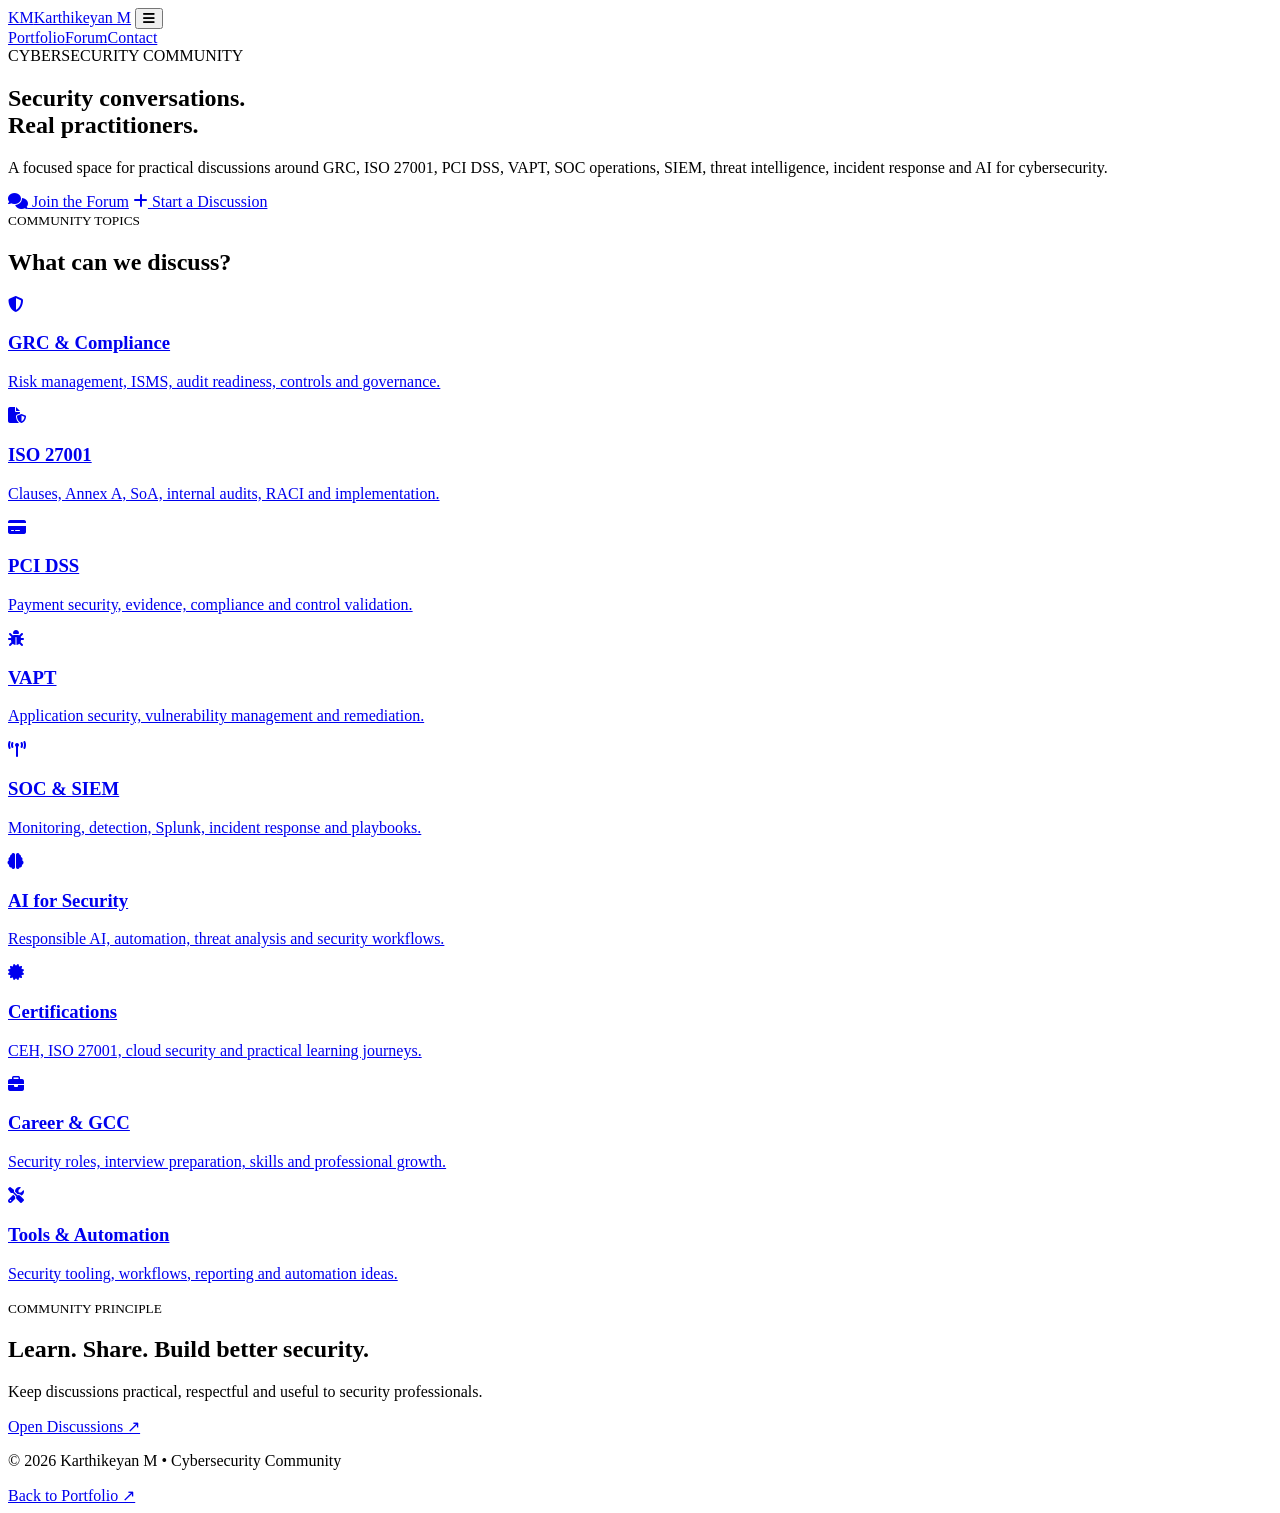
==== forum.html @ f50138c9 "Add files via upload" ====
<!doctype html>
<html lang="en">
<head>
  <meta charset="utf-8">
  <meta name="viewport" content="width=device-width,initial-scale=1">
  <meta name="description" content="Karthikeyan M Cybersecurity Forum — GRC, ISO 27001, PCI DSS, VAPT, SOC, SIEM and AI security discussions.">
  <meta name="theme-color" content="#7d304f">
  <title>Cybersecurity Forum | Karthikeyan M</title>
  <link rel="icon" href="assets/icons/favicon.svg" type="image/svg+xml">
  <link rel="preconnect" href="https://fonts.googleapis.com">
  <link rel="preconnect" href="https://fonts.gstatic.com" crossorigin>
  <link href="https://fonts.googleapis.com/css2?family=Inter:wght@400;500;600;700;800&family=Space+Grotesk:wght@500;600;700&display=swap" rel="stylesheet">
  <link rel="stylesheet" href="https://cdnjs.cloudflare.com/ajax/libs/font-awesome/6.5.2/css/all.min.css" crossorigin="anonymous" referrerpolicy="no-referrer">
  <link rel="stylesheet" href="assets/css/style.css">
</head>
<body class="forum-page">
  <div class="cyber-grid" aria-hidden="true"></div><div class="scan-line" aria-hidden="true"></div>
  <header class="site-header"><div class="container nav-wrap">
    <a class="brand" href="index.html"><span class="brand-mark">KM</span><span>Karthikeyan M</span></a>
    <button class="nav-toggle" id="navToggle" aria-label="Open navigation" aria-expanded="false"><i class="fa-solid fa-bars"></i></button>
    <nav class="nav-links" id="navLinks"><a href="index.html">Portfolio</a><a class="active" href="forum.html">Forum</a><a href="index.html#contact">Contact</a></nav>
  </div></header>

  <main>
    <section class="forum-hero container">
      <div class="forum-kicker"><span class="pulse-dot"></span> CYBERSECURITY COMMUNITY</div>
      <h1>Security conversations.<br><span>Real practitioners.</span></h1>
      <p class="forum-lead">A focused space for practical discussions around GRC, ISO 27001, PCI DSS, VAPT, SOC operations, SIEM, threat intelligence, incident response and AI for cybersecurity.</p>
      <div class="forum-actions">
        <a class="primary" href="https://github.com/Karthikmani24/Portfolio-Karthikeyan-M/discussions" target="_blank" rel="noopener"><i class="fa-solid fa-comments"></i> Join the Forum</a>
        <a class="secondary" href="https://github.com/Karthikmani24/Portfolio-Karthikeyan-M/discussions/new" target="_blank" rel="noopener"><i class="fa-solid fa-plus"></i> Start a Discussion</a>
      </div>
    </section>

    <section class="container forum-section">
      <div class="section-heading"><small>COMMUNITY TOPICS</small><h2>What can we discuss?</h2></div>
      <div class="forum-grid">
        <a class="forum-card" href="https://github.com/Karthikmani24/Portfolio-Karthikeyan-M/discussions" target="_blank" rel="noopener"><i class="fa-solid fa-shield-halved"></i><h3>GRC & Compliance</h3><p>Risk management, ISMS, audit readiness, controls and governance.</p></a>
        <a class="forum-card" href="https://github.com/Karthikmani24/Portfolio-Karthikeyan-M/discussions" target="_blank" rel="noopener"><i class="fa-solid fa-file-shield"></i><h3>ISO 27001</h3><p>Clauses, Annex A, SoA, internal audits, RACI and implementation.</p></a>
        <a class="forum-card" href="https://github.com/Karthikmani24/Portfolio-Karthikeyan-M/discussions" target="_blank" rel="noopener"><i class="fa-solid fa-credit-card"></i><h3>PCI DSS</h3><p>Payment security, evidence, compliance and control validation.</p></a>
        <a class="forum-card" href="https://github.com/Karthikmani24/Portfolio-Karthikeyan-M/discussions" target="_blank" rel="noopener"><i class="fa-solid fa-bug"></i><h3>VAPT</h3><p>Application security, vulnerability management and remediation.</p></a>
        <a class="forum-card" href="https://github.com/Karthikmani24/Portfolio-Karthikeyan-M/discussions" target="_blank" rel="noopener"><i class="fa-solid fa-tower-broadcast"></i><h3>SOC & SIEM</h3><p>Monitoring, detection, Splunk, incident response and playbooks.</p></a>
        <a class="forum-card" href="https://github.com/Karthikmani24/Portfolio-Karthikeyan-M/discussions" target="_blank" rel="noopener"><i class="fa-solid fa-brain"></i><h3>AI for Security</h3><p>Responsible AI, automation, threat analysis and security workflows.</p></a>
        <a class="forum-card" href="https://github.com/Karthikmani24/Portfolio-Karthikeyan-M/discussions" target="_blank" rel="noopener"><i class="fa-solid fa-certificate"></i><h3>Certifications</h3><p>CEH, ISO 27001, cloud security and practical learning journeys.</p></a>
        <a class="forum-card" href="https://github.com/Karthikmani24/Portfolio-Karthikeyan-M/discussions" target="_blank" rel="noopener"><i class="fa-solid fa-briefcase"></i><h3>Career & GCC</h3><p>Security roles, interview preparation, skills and professional growth.</p></a>
        <a class="forum-card" href="https://github.com/Karthikmani24/Portfolio-Karthikeyan-M/discussions" target="_blank" rel="noopener"><i class="fa-solid fa-screwdriver-wrench"></i><h3>Tools & Automation</h3><p>Security tooling, workflows, reporting and automation ideas.</p></a>
      </div>
    </section>

    <section class="container forum-section"><div class="forum-callout"><div><small>COMMUNITY PRINCIPLE</small><h2>Learn. Share. Build better security.</h2><p>Keep discussions practical, respectful and useful to security professionals.</p></div><a class="primary" href="https://github.com/Karthikmani24/Portfolio-Karthikeyan-M/discussions" target="_blank" rel="noopener">Open Discussions ↗</a></div></section>
  </main>
  <footer class="site-footer"><div class="container"><p>© 2026 Karthikeyan M • Cybersecurity Community</p><a href="index.html">Back to Portfolio ↗</a></div></footer>
  <script src="assets/js/main.js"></script>
</body>
</html>
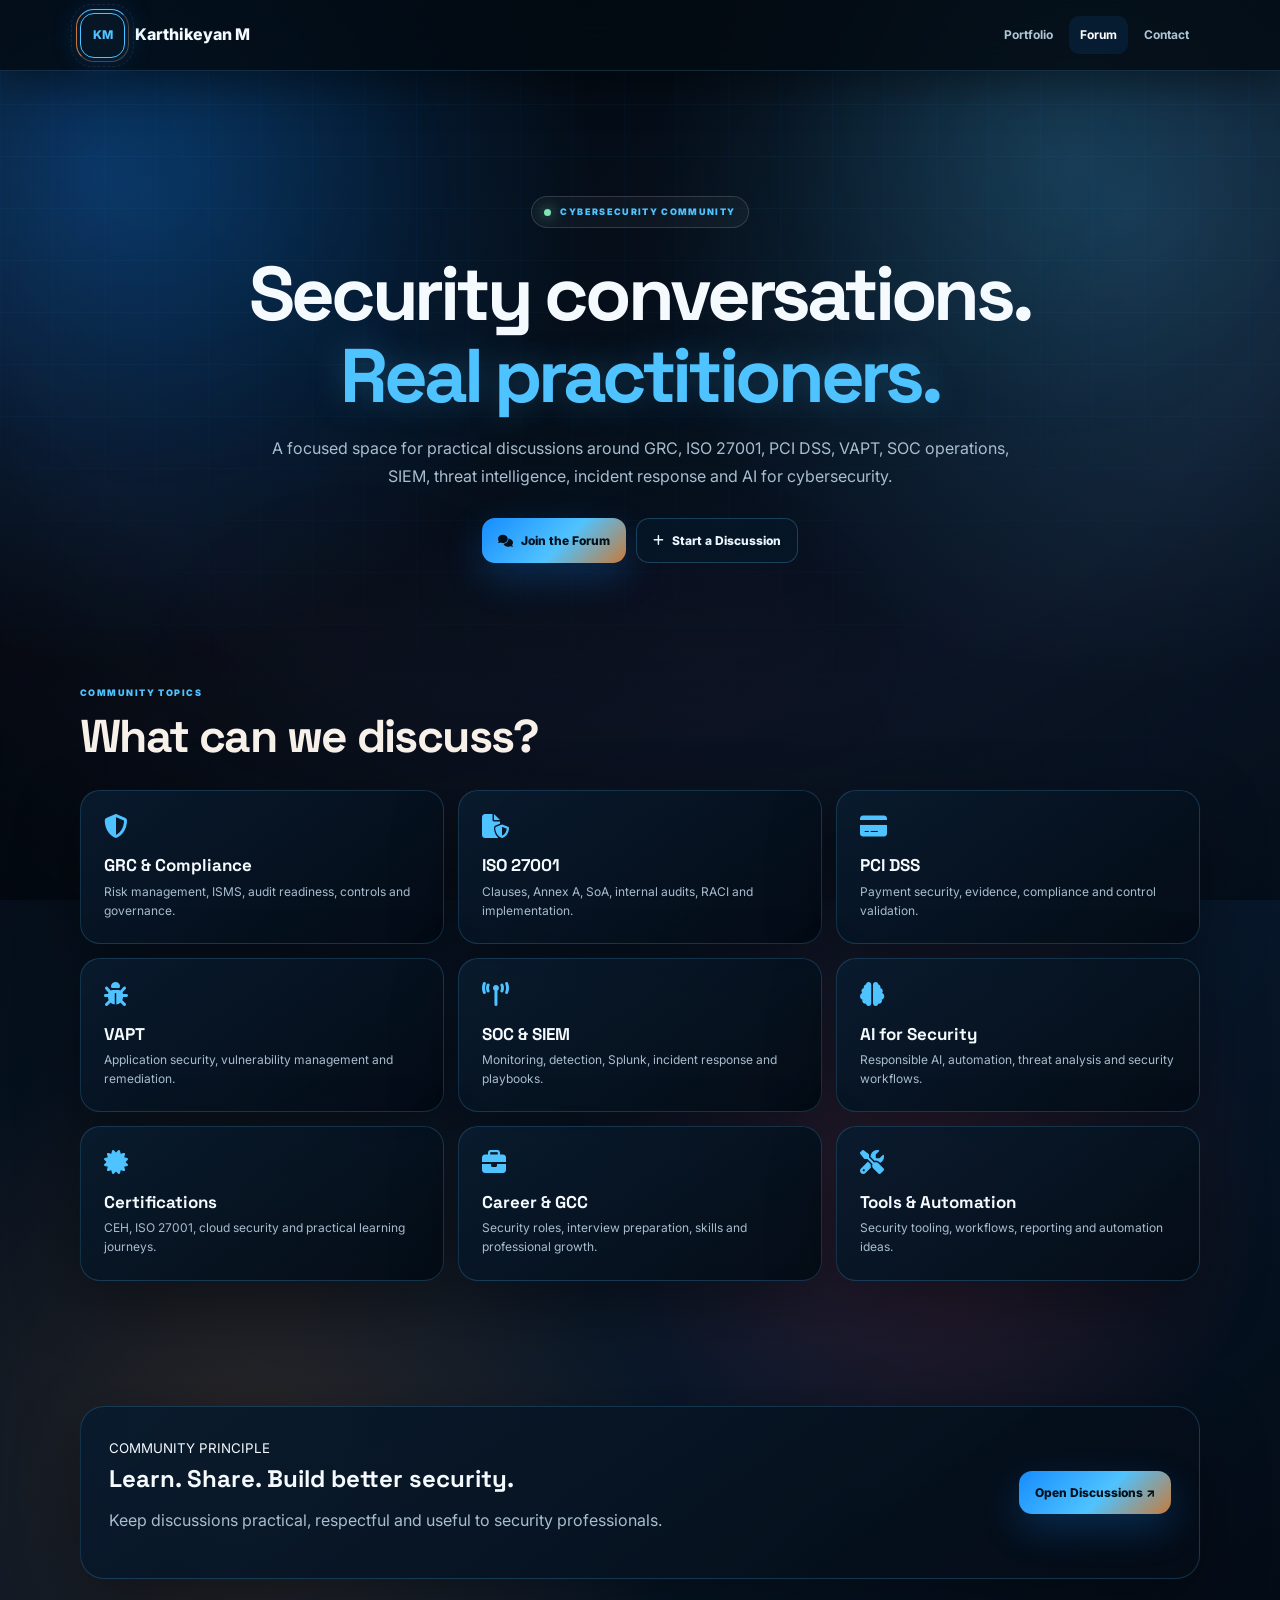
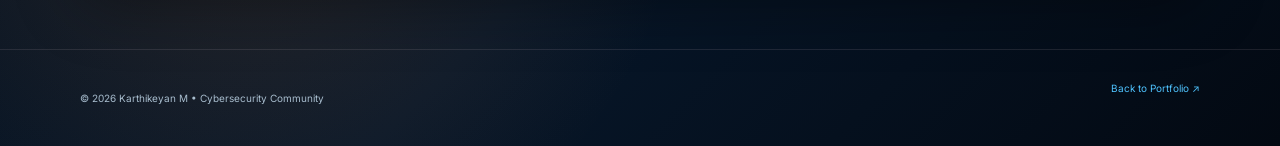
==== commit d7c25f2b: "Add files via upload" ====
--- a/assets/css/style.css
+++ b/assets/css/style.css
@@ -0,0 +1,1687 @@
+ :root{
+  --bg:#080c13;--bg-deep:#03060b;--panel:rgba(15,24,36,.76);--panel-2:rgba(25,34,49,.82);
+  --line:rgba(143,216,255,.16);--text:#f4f9ff;--muted:#a9bac9;
+  --accent:#8fd8ff;--accent-2:#5db7e8;--burgundy:#7f304f;--burgundy-2:#a44d70;
+  --good:#9df0b7;--shadow:0 25px 70px rgba(0,0,0,.42);--radius:22px
+}
+*{box-sizing:border-box}
+html{scroll-behavior:smooth}
+body{margin:0;color:var(--text);background:
+radial-gradient(circle at 12% 15%,rgba(188,76,112,.22),transparent 26%),
+radial-gradient(circle at 88% 18%,rgba(242,174,197,.11),transparent 24%),
+linear-gradient(135deg,var(--bg-deep),var(--bg));font-family:Inter,system-ui,sans-serif;line-height:1.6;overflow-x:hidden}
+a{color:inherit}.container{width:min(1120px,calc(100% - 36px));margin:auto}
+.cyber-grid{position:fixed;inset:0;z-index:-4;pointer-events:none;opacity:.5;background:linear-gradient(rgba(255,215,228,.035) 1px,transparent 1px),linear-gradient(90deg,rgba(255,215,228,.035) 1px,transparent 1px);background-size:54px 54px;mask-image:linear-gradient(to bottom,black,transparent 93%)}
+.cyber-grid:after{content:"";position:absolute;inset:0;background:radial-gradient(circle at 15% 25%,rgba(219,105,143,.22),transparent 23%),radial-gradient(circle at 82% 20%,rgba(241,160,187,.13),transparent 22%),radial-gradient(circle at 55% 80%,rgba(126,46,78,.20),transparent 28%);animation:cyberPulse 9s ease-in-out infinite alternate}
+.scan-line{position:fixed;left:0;right:0;top:-4px;height:2px;z-index:999;pointer-events:none;background:linear-gradient(90deg,transparent,var(--accent),transparent);box-shadow:0 0 22px rgba(240,169,192,.65);animation:scanDown 8s linear infinite;opacity:.3}
+.orb{position:fixed;border-radius:50%;filter:blur(1px);pointer-events:none;z-index:-2;opacity:.16}
+.orb-a{width:280px;height:280px;left:-120px;top:38%;background:radial-gradient(circle,var(--accent),transparent 68%);animation:floatA 12s ease-in-out infinite alternate}
+.orb-b{width:330px;height:330px;right:-160px;top:55%;background:radial-gradient(circle,var(--burgundy-2),transparent 68%);animation:floatB 15s ease-in-out infinite alternate}
+@keyframes scanDown{0%{transform:translateY(-10vh)}100%{transform:translateY(110vh)}}
+@keyframes cyberPulse{from{transform:scale(1);opacity:.55}to{transform:scale(1.12);opacity:1}}
+@keyframes floatA{to{transform:translate(100px,-80px) scale(1.2)}}
+@keyframes floatB{to{transform:translate(-80px,60px) scale(.9)}}
+@keyframes nodeBlink{0%,100%{opacity:.35;transform:scale(.8)}50%{opacity:1;transform:scale(1.12)}}
+.site-header{position:sticky;top:0;z-index:100;background:rgba(36,16,26,.72);backdrop-filter:blur(18px);border-bottom:1px solid rgba(255,221,232,.10)}
+.nav-wrap{min-height:70px;display:flex;align-items:center;justify-content:space-between;gap:20px}
+.brand{display:flex;align-items:center;gap:10px;text-decoration:none;font-weight:800}
+.brand-mark{display:grid;place-items:center;width:36px;height:36px;border:1px solid var(--accent);border-radius:11px;color:var(--accent);font-size:12px;box-shadow:0 0 25px rgba(233,166,186,.13)}
+.nav-links{display:flex;gap:5px;align-items:center}.nav-links a{padding:9px 11px;text-decoration:none;color:var(--muted);font-size:12px;font-weight:700;border-radius:10px;transition:.25s}
+.nav-links a:hover,.nav-links a.active{color:var(--text);background:rgba(242,174,197,.08)}
+.nav-toggle{display:none;background:none;border:0;color:var(--text);font-size:20px}
+.hero{display:grid;grid-template-columns:1.05fr .95fr;gap:50px;align-items:center;min-height:calc(100vh - 70px);padding:80px 0}
+.eyebrow,.forum-kicker{display:inline-flex;align-items:center;gap:9px;padding:8px 12px;border:1px solid rgba(255,221,232,.16);border-radius:999px;background:rgba(255,255,255,.035);color:var(--accent);font-size:9px;font-weight:900;letter-spacing:.15em}
+.pulse-dot{width:7px;height:7px;border-radius:50%;background:var(--good);box-shadow:0 0 14px rgba(157,240,183,.8);animation:nodeBlink 1.8s ease-in-out infinite}
+.hero-kicker{font-size:10px;letter-spacing:.18em;color:var(--muted);font-weight:800;margin:20px 0 12px}
+h1,h2,h3{font-family:"Space Grotesk",Inter,sans-serif;line-height:1.08}
+h1{font-size:clamp(44px,6vw,76px);letter-spacing:-.055em;margin:0 0 20px}
+h1 span{color:var(--accent);text-shadow:0 0 40px rgba(240,169,192,.14)}
+.hero-lead{max-width:700px;color:var(--muted);font-size:16px;line-height:1.8}
+.hero-actions{display:flex;flex-wrap:wrap;gap:10px;margin-top:25px}.primary,.secondary,.ghost{display:inline-flex;align-items:center;justify-content:center;gap:8px;padding:12px 16px;border-radius:13px;text-decoration:none;font-size:12px;font-weight:800;transition:.25s}
+.primary{background:linear-gradient(135deg,#f3b3c8,#d57e9d);color:#2a0d18;box-shadow:0 14px 35px rgba(205,106,140,.18)}
+.secondary,.ghost{border:1px solid var(--line);background:rgba(255,255,255,.035);color:var(--text)}
+.primary:hover,.secondary:hover,.ghost:hover{transform:translateY(-3px)}
+.hero-meta{display:flex;flex-wrap:wrap;gap:14px;margin-top:22px;color:#cfaebc;font-size:10px}.hero-meta i{color:var(--accent)}
+.hero-console{border:1px solid rgba(255,221,232,.16);border-radius:26px;background:linear-gradient(145deg,rgba(116,51,77,.62),rgba(45,17,29,.78));box-shadow:var(--shadow);overflow:hidden}
+.console-top{display:flex;align-items:center;gap:6px;padding:12px 15px;border-bottom:1px solid var(--line);font-size:9px;color:var(--muted)}
+.console-top span{width:7px;height:7px;border-radius:50%;background:rgba(255,255,255,.3)}.console-top b{margin-left:auto;letter-spacing:.12em;color:var(--accent);font-size:8px}
+.console-body{padding:25px;display:grid;grid-template-columns:160px 1fr;gap:25px;align-items:center}
+.radar{height:160px;width:160px;border-radius:50%;border:1px solid rgba(240,169,192,.35);position:relative;overflow:hidden;background:radial-gradient(circle,rgba(240,169,192,.08),transparent 62%)}
+.radar:before,.radar:after{content:"";position:absolute;inset:20px;border:1px solid rgba(240,169,192,.18);border-radius:50%}.radar:after{inset:55px}
+.radar-ring{position:absolute;border:1px solid rgba(240,169,192,.12);border-radius:50%;inset:38px}.radar-ring.r2{inset:75px}.radar-ring.r3{inset:100px}
+.radar-sweep{position:absolute;width:50%;height:1px;top:50%;left:50%;transform-origin:left center;background:linear-gradient(90deg,rgba(240,169,192,.75),transparent);animation:radarSpin 5s linear infinite}
+.radar-center{position:absolute;left:50%;top:50%;transform:translate(-50%,-50%);color:var(--accent);font-size:17px}
+@keyframes radarSpin{to{transform:rotate(360deg)}}
+.console-lines p{margin:11px 0;padding:10px 0;border-bottom:1px dashed rgba(255,221,232,.10);font-size:10px;color:#d7bbc6}.console-lines p span{color:#8e6674;margin-right:8px}.console-lines b{float:right;color:var(--good);font-size:8px;letter-spacing:.08em}
+.security-node{position:relative}.security-node:before{content:"";position:absolute;width:7px;height:7px;right:16px;top:16px;border-radius:50%;background:var(--good);box-shadow:0 0 15px rgba(157,240,183,.8);animation:nodeBlink 2.2s ease-in-out infinite;z-index:2}
+.stats{display:grid;grid-template-columns:repeat(4,1fr);gap:12px;padding:0 0 60px}.stats article{padding:18px;border:1px solid var(--line);border-radius:18px;background:rgba(255,255,255,.025);box-shadow:var(--shadow)}.stats strong{display:block;font-family:"Space Grotesk";font-size:26px;color:var(--accent)}.stats span{font-size:10px;color:var(--muted)}
+.section{padding:80px 0}.section-heading small{color:var(--accent);font-size:9px;font-weight:900;letter-spacing:.16em}.section-heading h2{font-size:clamp(28px,4vw,46px);letter-spacing:-.035em;margin:8px 0 28px;max-width:850px}
+.two-col{display:grid;grid-template-columns:1.05fr .95fr;gap:18px}.glass,.contact-card,.forum-callout{border:1px solid var(--line);border-radius:24px;background:linear-gradient(145deg,rgba(104,47,69,.64),rgba(43,16,28,.72));box-shadow:var(--shadow)}
+.glass{padding:28px}.glass p{color:var(--muted);line-height:1.85}
+.signal-list{display:grid;gap:10px}.signal-list>div{display:flex;gap:15px;padding:18px;border:1px solid var(--line);border-radius:17px;background:rgba(255,255,255,.025)}.signal-list i{color:var(--accent);font-size:18px;margin-top:2px}.signal-list b{display:block}.signal-list small{display:block;color:var(--muted);font-size:11px;margin-top:3px}
+.timeline{display:grid;gap:15px}.timeline article{position:relative;padding:25px 25px 25px 48px;border:1px solid var(--line);border-radius:20px;background:rgba(255,255,255,.025);box-shadow:var(--shadow)}.timeline-dot{position:absolute;left:20px;top:27px;width:10px;height:10px;border-radius:50%;background:var(--accent);box-shadow:0 0 16px rgba(240,169,192,.55)}.timeline small,.project-card span,.cert-card span{color:var(--accent);font-size:8px;font-weight:900;letter-spacing:.15em}.timeline h3{margin:7px 0}.timeline p,.project-card p{color:var(--muted);font-size:13px}.tags{display:flex;gap:6px;flex-wrap:wrap}.tags span{font-size:8px;padding:5px 8px;border:1px solid var(--line);border-radius:99px;color:#d7bbc6}
+.skill-grid{display:grid;grid-template-columns:repeat(3,1fr);gap:14px}.skill-card,.project-card,.cert-card,.forum-card{border:1px solid var(--line);border-radius:20px;background:linear-gradient(145deg,rgba(103,46,68,.58),rgba(38,14,25,.72));box-shadow:var(--shadow);transition:.28s}.skill-card{padding:24px}.skill-card:hover,.project-card:hover,.cert-card:hover,.forum-card:hover{transform:translateY(-7px);border-color:rgba(255,221,232,.32)}.skill-card i{font-size:22px;color:var(--accent);margin-bottom:14px}.skill-card h3{margin:0 0 8px}.skill-card p{margin:0;color:var(--muted);font-size:12px}
+.project-grid{display:grid;grid-template-columns:repeat(2,1fr);gap:14px}.project-card{display:flex;gap:17px;padding:22px}.project-icon{width:48px;height:48px;flex:0 0 48px;display:grid;place-items:center;border-radius:14px;background:rgba(240,169,192,.08);border:1px solid rgba(240,169,192,.16);color:var(--accent)}.project-card h3{margin:6px 0 4px}
+.cert-grid{display:grid;grid-template-columns:repeat(2,1fr);gap:14px}.cert-card{display:flex;align-items:center;gap:16px;padding:18px}.cert-icon{width:52px;height:52px;flex:0 0 52px;display:grid;place-items:center;border-radius:15px;color:var(--accent-bright,var(--accent));font-size:21px;background:rgba(240,169,192,.07);border:1px solid rgba(240,169,192,.18)}.cert-card h3{margin:4px 0 1px;font-size:15px}.cert-card p{margin:0;color:var(--muted);font-size:11px}
+.forum-strip>div,.forum-callout{display:flex;align-items:center;justify-content:space-between;gap:25px;padding:28px}.forum-strip{padding-top:30px}.forum-strip h2,.forum-callout h2{margin:6px 0}.forum-strip p,.forum-callout p{color:var(--muted)}
+.contact-card{padding:28px}.contact-lead{font-size:18px;max-width:800px}.muted{color:var(--muted);font-size:12px}.contact-reveal-btn{border:1px solid rgba(255,221,232,.20);background:rgba(255,255,255,.035);color:var(--text);padding:12px 15px;border-radius:13px;cursor:pointer;font:inherit;font-weight:800}.contact-reveal-btn:hover{border-color:var(--accent);transform:translateY(-2px)}.private-contact{display:grid;grid-template-columns:repeat(2,1fr);gap:12px;margin:16px 0;animation:contactReveal .4s ease both}.private-contact>div{padding:16px;border:1px solid var(--line);border-radius:15px;background:rgba(255,255,255,.025)}.private-contact span{display:block;color:var(--accent);font-size:8px;font-weight:900;letter-spacing:.15em}.private-contact a{font-weight:700;word-break:break-word}.contact-links{display:flex;gap:12px;flex-wrap:wrap;margin-top:18px}.contact-links a{font-size:11px;color:var(--muted);text-decoration:none}.contact-links i{color:var(--accent)}@keyframes contactReveal{from{opacity:0;transform:translateY(8px)}to{opacity:1;transform:none}}
+.site-footer{padding:30px 0;border-top:1px solid rgba(255,221,232,.10);color:var(--muted);font-size:10px}.site-footer .container{display:flex;justify-content:space-between;gap:15px}.site-footer a{color:var(--accent);text-decoration:none}
+.forum-page .forum-hero{padding:125px 0 80px;text-align:center}.forum-hero h1{max-width:900px;margin:25px auto 16px}.forum-hero h1 span{color:var(--accent)}.forum-lead{max-width:760px;margin:0 auto;color:var(--muted);font-size:16px;line-height:1.8}.forum-actions{display:flex;justify-content:center;gap:10px;flex-wrap:wrap;margin-top:27px}.forum-section{padding:35px 0 70px}.forum-grid{display:grid;grid-template-columns:repeat(3,1fr);gap:14px}.forum-card{padding:23px;text-decoration:none}.forum-card i{font-size:24px;color:var(--accent)}.forum-card h3{margin:14px 0 7px;font-size:17px}.forum-card p{margin:0;color:var(--muted);font-size:12px}.forum-callout{margin-top:20px}
+@media(max-width:900px){.hero{grid-template-columns:1fr}.hero-console{max-width:680px}.skill-grid,.forum-grid{grid-template-columns:repeat(2,1fr)}.nav-links{display:none}.nav-toggle{display:block}.nav-links.open{display:flex;position:absolute;top:70px;left:18px;right:18px;padding:10px;flex-direction:column;align-items:stretch;background:rgba(36,16,26,.97);border:1px solid var(--line);border-radius:16px}.nav-links.open a{padding:12px}}
+@media(max-width:650px){.container{width:min(100% - 26px,1120px)}.hero{padding:55px 0}.stats{grid-template-columns:repeat(2,1fr)}.two-col,.project-grid,.cert-grid,.skill-grid,.forum-grid{grid-template-columns:1fr}.console-body{grid-template-columns:1fr}.radar{margin:auto}.forum-strip>div,.forum-callout{flex-direction:column;align-items:flex-start}.private-contact{grid-template-columns:1fr}.site-footer .container{flex-direction:column}h1{font-size:45px}}
+@media(prefers-reduced-motion:reduce){*,*:before,*:after{animation-duration:.001ms!important;animation-iteration-count:1!important;scroll-behavior:auto!important}}
+
+.scroll-progress{position:fixed;top:0;left:0;width:0;height:3px;z-index:1001;background:linear-gradient(90deg,var(--accent-2),var(--accent));box-shadow:0 0 18px rgba(242,174,197,.55)}
+.quick-actions{position:fixed;right:18px;bottom:18px;z-index:90;display:flex;gap:8px}.quick-actions button{width:42px;height:42px;border:1px solid var(--line);border-radius:14px;background:rgba(36,16,26,.78);backdrop-filter:blur(14px);color:var(--accent);cursor:pointer;transition:.25s}.quick-actions button:hover{transform:translateY(-4px)}
+.cursor-glow{position:fixed;z-index:-1;width:260px;height:260px;border-radius:50%;pointer-events:none;transform:translate(-50%,-50%);background:radial-gradient(circle,rgba(242,174,197,.10),transparent 68%);opacity:0}
+.telemetry{margin-top:-30px;margin-bottom:15px;padding:20px;border:1px solid var(--line);border-radius:22px;background:rgba(255,255,255,.025);box-shadow:var(--shadow)}.telemetry-head{display:flex;justify-content:space-between;margin-bottom:17px}.telemetry-head span{font-size:9px;font-weight:900;letter-spacing:.13em;color:var(--accent)}.telemetry-head small{font-size:8px;color:var(--muted)}.telemetry-grid{display:grid;grid-template-columns:repeat(4,1fr);gap:20px}.telemetry-grid span{font-size:8px;color:var(--muted);font-weight:800}.telemetry-grid b{display:block;margin-top:6px;color:var(--accent)}.bar{height:5px;margin-top:8px;border-radius:99px;background:rgba(255,255,255,.08);overflow:hidden}.bar i{display:block;width:0;height:100%;border-radius:99px;background:linear-gradient(90deg,var(--burgundy-2),var(--accent));transition:width 1.5s cubic-bezier(.2,.8,.2,1)}
+.career-grid{display:grid;grid-template-columns:repeat(2,1fr);gap:16px}.career-card{display:flex;align-items:center;gap:17px;padding:22px;border:1px solid var(--line);border-radius:22px;background:linear-gradient(145deg,rgba(103,46,68,.62),rgba(38,14,25,.76));box-shadow:var(--shadow);transition:.3s}.career-card:hover{transform:translateY(-6px);border-color:rgba(255,221,232,.32)}.career-logo{width:56px;height:56px;flex:0 0 56px;display:grid;place-items:center;border-radius:17px;font-family:"Space Grotesk";font-weight:900;font-size:20px;color:#2a0d18;background:linear-gradient(135deg,#f3b3c8,#d57e9d)}.career-copy{flex:1}.career-copy span{color:var(--accent);font-size:8px;font-weight:900;letter-spacing:.15em}.career-copy h3{margin:5px 0}.career-copy p{margin:0;color:var(--muted);font-size:11px}.career-link{white-space:nowrap;padding:10px 12px!important;font-size:9px!important}.profile-note{margin-top:14px;color:var(--muted);font-size:10px}.profile-note i{color:var(--accent)}code{color:var(--accent)}
+body.light-mode{--bg:#f5e9ee;--bg-deep:#ead5de;--line:rgba(76,29,47,.14);--text:#2b1420;--muted:#6e4c5b}.light-mode .site-header{background:rgba(245,233,238,.78)}.light-mode .hero-console,.light-mode .glass,.light-mode .contact-card,.light-mode .career-card,.light-mode .skill-card,.light-mode .project-card,.light-mode .cert-card,.light-mode .forum-card,.light-mode .forum-callout{background:rgba(255,255,255,.70)}
+.reveal-on-scroll{opacity:0;transform:translateY(22px);transition:opacity .7s ease,transform .7s ease}.reveal-on-scroll.is-visible{opacity:1;transform:none}
+@media(max-width:900px){.telemetry-grid,.career-grid{grid-template-columns:repeat(2,1fr)}}@media(max-width:650px){.telemetry-grid,.career-grid{grid-template-columns:1fr}.career-card{align-items:flex-start;flex-wrap:wrap}.career-link{margin-left:73px}}
+
+/* =========================================================
+   V5 — BLUE / BURGUNDY / BLACK EXECUTIVE SOC THEME
+   Motion is intentionally subtle and recruiter-friendly.
+   ========================================================= */
+body{
+  background:
+    radial-gradient(circle at 10% 12%,rgba(143,216,255,.12),transparent 25%),
+    radial-gradient(circle at 88% 18%,rgba(164,77,112,.14),transparent 25%),
+    radial-gradient(circle at 52% 92%,rgba(93,183,232,.08),transparent 24%),
+    linear-gradient(135deg,var(--bg-deep),var(--bg));
+}
+.cyber-grid{
+  background:
+    linear-gradient(rgba(143,216,255,.035) 1px,transparent 1px),
+    linear-gradient(90deg,rgba(143,216,255,.035) 1px,transparent 1px);
+}
+.cyber-grid:after{
+  background:
+    radial-gradient(circle at 15% 25%,rgba(143,216,255,.18),transparent 23%),
+    radial-gradient(circle at 82% 20%,rgba(164,77,112,.15),transparent 22%),
+    radial-gradient(circle at 55% 80%,rgba(93,183,232,.12),transparent 28%);
+}
+.scan-line{
+  background:linear-gradient(90deg,transparent,var(--accent),var(--burgundy-2),transparent);
+  box-shadow:0 0 22px rgba(143,216,255,.55);
+}
+.site-header{background:rgba(3,6,11,.72);border-bottom-color:rgba(143,216,255,.10)}
+.brand-mark{box-shadow:0 0 22px rgba(143,216,255,.10)}
+.primary{
+  background:linear-gradient(135deg,var(--accent),#c6edff 48%,#d18aa5);
+  color:#07101a;
+  box-shadow:0 14px 35px rgba(93,183,232,.17);
+}
+.hero-console{
+  background:linear-gradient(145deg,rgba(18,32,48,.82),rgba(45,17,31,.72));
+  border-color:rgba(143,216,255,.18);
+}
+.radar{
+  border-color:rgba(143,216,255,.34);
+  background:radial-gradient(circle,rgba(143,216,255,.10),transparent 62%);
+}
+.radar:before,.radar:after,.radar-ring{border-color:rgba(143,216,255,.15)}
+.radar-sweep{background:linear-gradient(90deg,rgba(143,216,255,.9),transparent)}
+.section-heading small,.timeline small,.project-card span,.cert-card span{color:var(--accent)}
+.glass,.contact-card,.forum-callout{
+  background:linear-gradient(145deg,rgba(16,29,43,.78),rgba(43,18,32,.72));
+}
+.signal-list>div,.timeline article{
+  background:linear-gradient(100deg,rgba(143,216,255,.025),rgba(164,77,112,.035));
+}
+.skill-card,.project-card,.cert-card,.forum-card{
+  position:relative;
+  overflow:hidden;
+  background:linear-gradient(145deg,rgba(17,31,46,.82),rgba(48,19,34,.72));
+  border-color:rgba(143,216,255,.14);
+}
+.skill-card:before,.project-card:before,.cert-card:before{
+  content:"";
+  position:absolute;
+  inset:-2px;
+  background:linear-gradient(115deg,transparent 25%,rgba(143,216,255,.18) 45%,rgba(164,77,112,.12) 52%,transparent 72%);
+  transform:translateX(-120%);
+  pointer-events:none;
+}
+.skill-card:hover:before,.project-card:hover:before,.cert-card:hover:before{
+  animation:cardSweepV5 1.1s ease forwards;
+}
+@keyframes cardSweepV5{to{transform:translateX(120%)}}
+
+.capability-card{
+  transition:transform .35s ease,border-color .35s ease,box-shadow .35s ease;
+}
+.capability-card:hover{
+  transform:translateY(-9px) rotateX(2deg);
+  border-color:rgba(143,216,255,.42);
+  box-shadow:0 20px 55px rgba(0,0,0,.34),0 0 28px rgba(143,216,255,.07);
+}
+.capability-card i{
+  display:inline-grid;
+  place-items:center;
+  width:45px;height:45px;
+  border:1px solid rgba(143,216,255,.18);
+  border-radius:14px;
+  background:linear-gradient(135deg,rgba(143,216,255,.09),rgba(164,77,112,.10));
+  animation:capabilityPulseV5 3.8s ease-in-out infinite;
+}
+@keyframes capabilityPulseV5{
+  50%{transform:translateY(-3px) rotate(3deg);box-shadow:0 0 24px rgba(143,216,255,.13)}
+}
+
+.experience-track article{
+  transform-origin:left center;
+  transition:transform .35s ease,border-color .35s ease,background .35s ease;
+}
+.experience-track article:hover{
+  transform:translateX(8px);
+  border-color:rgba(143,216,255,.38);
+  background:linear-gradient(90deg,rgba(143,216,255,.055),rgba(164,77,112,.035));
+}
+.experience-track article:after{
+  content:"";
+  position:absolute;
+  left:-1px;top:0;bottom:0;width:2px;
+  background:linear-gradient(var(--accent),var(--burgundy-2),transparent);
+  transform:scaleY(.15);
+  transform-origin:top;
+  transition:transform .55s ease;
+}
+.experience-track article:hover:after{transform:scaleY(1)}
+.timeline-dot{
+  background:var(--accent);
+  box-shadow:0 0 18px rgba(143,216,255,.65);
+}
+.experience-track article:nth-child(2) .timeline-dot{animation:dotPulseV5 2.8s 0.3s ease-in-out infinite}
+.experience-track article:nth-child(3) .timeline-dot{animation:dotPulseV5 2.8s 0.6s ease-in-out infinite}
+@keyframes dotPulseV5{
+  50%{transform:scale(1.45);box-shadow:0 0 25px rgba(164,77,112,.65)}
+}
+
+.work-card{
+  transition:transform .35s ease,border-color .35s ease,box-shadow .35s ease;
+}
+.work-card:hover{
+  transform:translateY(-8px);
+  border-color:rgba(143,216,255,.38);
+  box-shadow:0 22px 58px rgba(0,0,0,.35);
+}
+.project-icon{
+  position:relative;
+  background:linear-gradient(135deg,rgba(143,216,255,.10),rgba(164,77,112,.12));
+  border-color:rgba(143,216,255,.20);
+  transition:transform .35s ease;
+}
+.work-card:hover .project-icon{
+  transform:rotate(-7deg) scale(1.08);
+}
+.project-icon:after{
+  content:"";
+  position:absolute;
+  inset:-7px;
+  border:1px solid rgba(143,216,255,.12);
+  border-radius:18px;
+  animation:iconOrbitV5 4.5s linear infinite;
+}
+@keyframes iconOrbitV5{to{transform:rotate(360deg)}}
+
+.credential-card{
+  transition:transform .4s cubic-bezier(.2,.8,.2,1),border-color .35s ease,box-shadow .35s ease;
+}
+.credential-card:hover{
+  transform:translateY(-10px) scale(1.012);
+  border-color:rgba(143,216,255,.45);
+  box-shadow:0 25px 65px rgba(0,0,0,.40),0 0 30px rgba(143,216,255,.08);
+}
+.cert-icon{
+  position:relative;
+  overflow:visible;
+  background:radial-gradient(circle,rgba(143,216,255,.12),rgba(164,77,112,.07) 55%,transparent 72%);
+  border-color:rgba(143,216,255,.24);
+  box-shadow:inset 0 0 22px rgba(143,216,255,.04);
+}
+.cert-icon:before{
+  content:"";
+  position:absolute;
+  inset:-5px;
+  border-radius:18px;
+  border:1px solid rgba(143,216,255,.16);
+  border-top-color:var(--accent);
+  border-right-color:var(--burgundy-2);
+  animation:certRingV5 5s linear infinite;
+}
+.cert-orbit{
+  position:absolute;
+  width:6px;height:6px;border-radius:50%;
+  background:var(--accent);
+  box-shadow:0 0 12px rgba(143,216,255,.85);
+  top:-8px;left:50%;
+  transform-origin:0 34px;
+  animation:certDotV5 3.6s linear infinite;
+}
+@keyframes certRingV5{to{transform:rotate(360deg)}}
+@keyframes certDotV5{to{transform:rotate(360deg)}}
+.credential-card:nth-child(even) .cert-icon:before{animation-direction:reverse}
+.credential-card:nth-child(3n) .cert-orbit{background:#d18aa5;box-shadow:0 0 12px rgba(209,138,165,.85)}
+
+.connect-panel{
+  position:relative;
+  overflow:hidden;
+  background:linear-gradient(145deg,rgba(13,27,42,.86),rgba(47,18,34,.78));
+}
+.connect-panel:before{
+  content:"";
+  position:absolute;
+  width:240px;height:240px;
+  right:-70px;top:-100px;
+  border-radius:50%;
+  border:1px solid rgba(143,216,255,.12);
+  box-shadow:0 0 0 30px rgba(143,216,255,.025),0 0 0 60px rgba(164,77,112,.025);
+  animation:connectOrbitV5 9s linear infinite;
+}
+@keyframes connectOrbitV5{to{transform:rotate(360deg)}}
+.connect-scan{
+  position:absolute;left:0;right:0;top:0;height:2px;
+  background:linear-gradient(90deg,transparent,var(--accent),var(--burgundy-2),transparent);
+  box-shadow:0 0 18px rgba(143,216,255,.5);
+  animation:connectScanV5 5s ease-in-out infinite;
+}
+@keyframes connectScanV5{
+  0%,100%{transform:translateY(0);opacity:.3}
+  50%{transform:translateY(170px);opacity:1}
+}
+.connect-status{
+  display:flex;align-items:center;gap:8px;
+  margin-top:17px;
+  color:var(--accent);
+  font-size:8px;font-weight:900;letter-spacing:.14em;
+}
+.connect-dot{
+  width:7px;height:7px;border-radius:50%;
+  background:var(--good);
+  box-shadow:0 0 14px rgba(157,240,183,.75);
+  animation:nodeBlink 1.8s ease-in-out infinite;
+}
+.connect-line{
+  width:70px;height:1px;
+  background:linear-gradient(90deg,var(--accent),transparent);
+  animation:connectLineV5 2.5s ease-in-out infinite alternate;
+}
+@keyframes connectLineV5{to{width:130px}}
+
+.career-command{
+  display:grid;grid-template-columns:430px 1fr;align-items:center;gap:45px;
+  min-height:420px;padding:28px;border:1px solid rgba(143,216,255,.18);
+  border-radius:28px;
+  background:linear-gradient(145deg,rgba(14,29,45,.86),rgba(47,18,34,.82));
+  box-shadow:var(--shadow);overflow:hidden;position:relative;
+}
+.career-command:after{
+  content:"";position:absolute;inset:0;
+  background:linear-gradient(105deg,transparent 25%,rgba(143,216,255,.09),rgba(164,77,112,.06),transparent 58%);
+  transform:translateX(-120%);animation:commandSweepV5 7s ease-in-out infinite;
+}
+@keyframes commandSweepV5{55%,100%{transform:translateX(120%)}}
+.career-orbit{height:350px;width:350px;margin:auto;position:relative;display:grid;place-items:center}
+.orbit-ring{position:absolute;border:1px solid rgba(143,216,255,.18);border-radius:50%;inset:20px;animation:orbitSpinV5 22s linear infinite}
+.orbit-ring.ring-b{inset:58px;border-style:dashed;animation-duration:17s;animation-direction:reverse}
+.orbit-ring.ring-c{inset:100px;animation-duration:12s}
+@keyframes orbitSpinV5{to{transform:rotate(360deg)}}
+.orbit-core{
+  width:112px;height:112px;border-radius:50%;display:grid;place-items:center;align-content:center;gap:2px;
+  background:radial-gradient(circle,rgba(143,216,255,.18),rgba(84,29,51,.92));
+  border:1px solid rgba(143,216,255,.55);
+  box-shadow:0 0 55px rgba(93,183,232,.20),inset 0 0 30px rgba(143,216,255,.08);
+  z-index:2;animation:corePulseV5 3s ease-in-out infinite;
+}
+.orbit-core i{font-size:24px;color:var(--accent)}
+.orbit-core span{font-family:"Space Grotesk";font-size:17px;font-weight:900}
+.orbit-core small{font-size:7px;letter-spacing:.18em;color:var(--muted)}
+@keyframes corePulseV5{50%{transform:scale(1.06);box-shadow:0 0 75px rgba(93,183,232,.30),inset 0 0 35px rgba(143,216,255,.12)}}
+.orbit-node{
+  position:absolute;z-index:3;width:72px;height:72px;border-radius:50%;display:grid;place-items:center;align-content:center;gap:1px;
+  border:1px solid rgba(143,216,255,.28);background:rgba(10,19,29,.94);
+  box-shadow:0 10px 30px rgba(0,0,0,.25);animation:nodeFloatV5 4s ease-in-out infinite;
+}
+.orbit-node i{font-size:20px;color:var(--accent)}
+.orbit-node b{font-size:13px;color:var(--accent);font-family:"Space Grotesk"}
+.orbit-node span{font-size:6px;color:var(--muted);letter-spacing:.08em;font-weight:900}
+.node-linkedin{top:4px;left:139px}.node-bayt{right:4px;top:92px;animation-delay:.6s}.node-gulf{right:28px;bottom:18px;animation-delay:1.2s}.node-naukri{left:25px;bottom:20px;animation-delay:1.8s}.node-ng{left:2px;top:95px;animation-delay:2.4s}
+@keyframes nodeFloatV5{50%{transform:translateY(-7px) scale(1.04)}}
+.career-command-copy{position:relative;z-index:4}
+.career-command-copy h3{font-size:32px;margin:18px 0 10px}
+.career-command-copy p{color:var(--muted);max-width:600px}
+.career-signal{display:flex;align-items:center;flex-wrap:wrap;gap:7px;margin-top:22px}
+.career-signal span{font-size:8px;color:var(--accent);font-weight:900;letter-spacing:.1em}
+.career-signal i{width:25px;height:1px;background:linear-gradient(90deg,var(--accent),transparent);display:block}
+.v4-career-grid{grid-template-columns:repeat(2,1fr);margin-top:16px}
+.career-card{position:relative;overflow:hidden}
+.career-card:before{content:"";position:absolute;inset:0;background:linear-gradient(115deg,transparent 35%,rgba(143,216,255,.07) 48%,rgba(164,77,112,.05) 53%,transparent 65%);transform:translateX(-120%);animation:cardSweepV5 6s ease-in-out infinite;pointer-events:none}
+@keyframes cardSweepV5{60%,100%{transform:translateX(120%)}}
+
+.scroll-progress{
+  background:linear-gradient(90deg,var(--burgundy-2),var(--accent));
+  box-shadow:0 0 18px rgba(143,216,255,.48);
+}
+.quick-actions button{
+  background:rgba(5,10,16,.82);
+  border-color:rgba(143,216,255,.18);
+}
+.cursor-glow{
+  background:radial-gradient(circle,rgba(143,216,255,.13),rgba(164,77,112,.04),transparent 68%);
+}
+.bar i{background:linear-gradient(90deg,var(--burgundy-2),var(--accent))}
+
+body.light-mode{
+  --bg:#eef7fc;--bg-deep:#dcecf6;--line:rgba(20,58,82,.14);--text:#14232e;--muted:#5d7180;
+}
+.light-mode .site-header{background:rgba(238,247,252,.80)}
+.light-mode .hero-console,.light-mode .glass,.light-mode .contact-card,.light-mode .career-card,.light-mode .skill-card,.light-mode .project-card,.light-mode .cert-card,.light-mode .forum-card,.light-mode .forum-callout{
+  background:rgba(255,255,255,.78);
+}
+.light-mode .career-command{background:linear-gradient(145deg,rgba(255,255,255,.90),rgba(250,239,244,.92))}
+.light-mode .orbit-node{background:rgba(255,255,255,.90)}
+.light-mode .quick-actions button{background:rgba(255,255,255,.82)}
+
+@media(max-width:900px){
+  .career-command{grid-template-columns:1fr}
+  .career-orbit{width:330px;height:330px}
+  .v4-career-grid{grid-template-columns:1fr}
+}
+@media(max-width:650px){
+  .career-orbit{transform:scale(.82);margin:-20px auto}
+  .career-command{padding:15px}
+  .career-command-copy h3{font-size:25px}
+}
+
+/* ===== V5-2 WARM SAND / BURGUNDY / BLUE ===== */
+:root{--bg:#171316;--bg-deep:#0b0b0e;--panel:rgba(48,39,38,.78);--panel-2:rgba(66,52,49,.82);--line:rgba(143,190,221,.17);--text:#f8f1e9;--muted:#c7b8ad;--accent:#9bd1ef;--accent-2:#5fa9d4;--burgundy:#713247;--burgundy-2:#a65c76;--sand:#c9ad93;--sand-soft:#e0cdb9;--good:#a8e7bd}
+body{background:radial-gradient(circle at 12% 10%,rgba(201,173,147,.13),transparent 24%),radial-gradient(circle at 86% 16%,rgba(113,50,71,.22),transparent 28%),radial-gradient(circle at 48% 78%,rgba(95,169,212,.10),transparent 30%),linear-gradient(135deg,#0b0b0e 0%,#171316 47%,#20191a 100%);overflow-x:hidden}
+.scan-line{display:none!important}
+.ambient-field{position:fixed;inset:0;pointer-events:none;z-index:0;overflow:hidden}
+.ambient-node{position:absolute;width:5px;height:5px;border-radius:50%;background:var(--accent);box-shadow:0 0 18px rgba(155,209,239,.55);opacity:.38;animation:ambientFloat 11s ease-in-out infinite}
+.ambient-node:after{content:"";position:absolute;left:50%;top:50%;width:32px;height:32px;transform:translate(-50%,-50%);border:1px solid rgba(155,209,239,.08);border-radius:50%;animation:ambientRipple 4s ease-out infinite}
+.n1{left:8%;top:22%;animation-delay:-2s}.n2{left:21%;top:70%;animation-delay:-7s}.n3{left:45%;top:15%;animation-delay:-4s}.n4{left:68%;top:75%;animation-delay:-9s}.n5{left:84%;top:31%;animation-delay:-5s;background:var(--sand)}.n6{left:92%;top:84%;animation-delay:-1s;background:var(--burgundy-2)}
+@keyframes ambientFloat{0%,100%{transform:translate3d(0,0,0);opacity:.22}50%{transform:translate3d(16px,-24px,0);opacity:.62}}
+@keyframes ambientRipple{0%{transform:translate(-50%,-50%) scale(.25);opacity:.55}75%,100%{transform:translate(-50%,-50%) scale(1.6);opacity:0}}
+.ambient-orbit{position:absolute;border:1px solid rgba(155,209,239,.07);border-radius:50%;animation:ambientOrbit 26s linear infinite}
+.o1{width:460px;height:460px;right:-180px;top:8%}.o2{width:680px;height:680px;left:-320px;bottom:-300px;border-color:rgba(166,92,118,.07);animation-duration:34s;animation-direction:reverse}
+@keyframes ambientOrbit{to{transform:rotate(360deg)}}
+.brand-mark{position:relative;display:grid;place-items:center;width:45px;height:45px;border-radius:14px;background:linear-gradient(145deg,rgba(155,209,239,.18),rgba(113,50,71,.38));border:1px solid rgba(155,209,239,.38);box-shadow:inset 0 0 22px rgba(201,173,147,.08),0 8px 30px rgba(0,0,0,.25);overflow:visible}
+.brand-mark:before{content:"";position:absolute;inset:-5px;border-radius:18px;border:1px solid rgba(155,209,239,.18);border-left-color:var(--sand);border-top-color:var(--accent);animation:kmHalo 7s linear infinite}
+.brand-mark:after{content:"";position:absolute;inset:-10px;border-radius:21px;border:1px dashed rgba(166,92,118,.14);animation:kmHalo 11s linear infinite reverse}
+.km-logo{position:relative;z-index:3;font-family:"Space Grotesk",sans-serif;font-weight:900;font-size:15px;letter-spacing:-.08em;background:linear-gradient(135deg,#f3e5d7,var(--accent));-webkit-background-clip:text;background-clip:text;color:transparent;text-shadow:0 0 18px rgba(155,209,239,.25)}
+.km-spark{position:absolute;z-index:4;right:-2px;top:4px;width:5px;height:5px;border-radius:50%;background:var(--sand-soft);box-shadow:0 0 12px rgba(224,205,185,.9);animation:kmSpark 2.6s ease-in-out infinite}
+@keyframes kmHalo{to{transform:rotate(360deg)}}@keyframes kmSpark{50%{transform:scale(1.8);opacity:.45}}
+.glass,.contact-card,.forum-callout,.hero-console,.skill-card,.project-card,.cert-card,.career-command,.career-card,.forum-card{background:linear-gradient(145deg,rgba(52,42,40,.84),rgba(33,26,29,.84));border-color:rgba(155,209,239,.15)}
+.primary{background:linear-gradient(135deg,var(--accent),#d6eaf5 48%,var(--sand-soft));color:#111317}
+.section-heading small,.timeline small,.project-card span,.cert-card span{color:var(--accent)}
+.radar-sweep{display:none}
+.skill-card,.project-card,.cert-card{animation:cardBreathV52 7s ease-in-out infinite}
+@keyframes cardBreathV52{0%,100%{box-shadow:0 18px 45px rgba(0,0,0,.20)}50%{box-shadow:0 22px 52px rgba(0,0,0,.30),0 0 24px rgba(155,209,239,.035)}}
+.skill-card:before,.project-card:before,.cert-card:before{background:linear-gradient(120deg,transparent 20%,rgba(201,173,147,.10) 45%,rgba(155,209,239,.08) 52%,transparent 78%);transform:translateX(-130%);animation:v52LightPass 8s ease-in-out infinite}
+@keyframes v52LightPass{0%,58%{transform:translateX(-130%)}78%,100%{transform:translateX(130%)}}
+.cert-icon{background:radial-gradient(circle,rgba(155,209,239,.12),rgba(113,50,71,.13) 55%,transparent 72%);border-color:rgba(155,209,239,.24)}
+.cert-icon:before{border-top-color:var(--accent);border-right-color:var(--sand);animation:certRingV52 9s linear infinite}
+.cert-orbit{background:var(--sand-soft);box-shadow:0 0 12px rgba(224,205,185,.8);animation:certDotV52 5s linear infinite}
+@keyframes certRingV52{to{transform:rotate(360deg)}}@keyframes certDotV52{to{transform:rotate(360deg)}}
+.timeline-dot{background:var(--accent);box-shadow:0 0 16px rgba(155,209,239,.58);animation:timelineNodeV52 3.8s ease-in-out infinite}
+@keyframes timelineNodeV52{0%,100%{transform:scale(1)}50%{transform:scale(1.28);box-shadow:0 0 25px rgba(155,209,239,.42),0 0 0 7px rgba(155,209,239,.035)}}
+.career-command:after,.career-card:before{display:none}
+.career-command{background:linear-gradient(145deg,rgba(53,42,41,.88),rgba(47,26,35,.84));border-color:rgba(155,209,239,.18)}
+.orbit-ring{border-color:rgba(155,209,239,.17)}.orbit-ring.ring-b{border-color:rgba(201,173,147,.15)}.orbit-ring.ring-c{border-color:rgba(166,92,118,.15)}
+.connect-scan{display:none}
+.connect-panel:after{content:"";position:absolute;right:24px;top:24px;width:95px;height:95px;border:1px solid rgba(155,209,239,.10);border-radius:50%;box-shadow:0 0 0 18px rgba(155,209,239,.025),0 0 0 36px rgba(166,92,118,.025);animation:connectPulseV52 5.5s ease-in-out infinite}
+@keyframes connectPulseV52{50%{transform:scale(1.12);opacity:.55}}
+.cursor-glow{background:radial-gradient(circle,rgba(155,209,239,.10),rgba(166,92,118,.04),transparent 68%)}
+@media(prefers-reduced-motion:reduce){.ambient-node,.ambient-orbit,.brand-mark:before,.brand-mark:after,.km-spark,.skill-card,.project-card,.cert-card,.cert-icon:before,.cert-orbit,.timeline-dot,.connect-panel:after{animation:none!important}}
+/* ============================================================
+   V6 — BURGUNDY COMMAND × NAVY & COPPER EXECUTIVE THEME
+   Theme 2 + Theme 11 hybrid
+   ============================================================ */
+:root{
+  --bg:#08131D;
+  --bg-deep:#050A10;
+  --panel:rgba(18,31,42,.82);
+  --panel-2:rgba(27,39,49,.88);
+  --line:rgba(217,160,102,.18);
+  --text:#F4EFE9;
+  --muted:#C7C0B8;
+  --accent:#5FA9D4;
+  --accent-2:#8AC8EA;
+  --burgundy:#713247;
+  --burgundy-2:#A65C76;
+  --sand:#D9A066;
+  --sand-soft:#E0CDB9;
+  --good:#A8E7BD;
+}
+
+body{
+  background:
+    radial-gradient(circle at 12% 15%,rgba(113,50,71,.28),transparent 30%),
+    radial-gradient(circle at 88% 12%,rgba(95,169,212,.16),transparent 28%),
+    radial-gradient(circle at 50% 100%,rgba(217,160,102,.08),transparent 35%),
+    linear-gradient(135deg,#050A10 0%,#08131D 52%,#101923 100%);
+  color:var(--text);
+}
+
+.cyber-grid{
+  background:
+    linear-gradient(rgba(95,169,212,.035) 1px,transparent 1px),
+    linear-gradient(90deg,rgba(95,169,212,.035) 1px,transparent 1px);
+}
+.cyber-grid:after{
+  background:
+    radial-gradient(circle at 15% 25%,rgba(113,50,71,.18),transparent 23%),
+    radial-gradient(circle at 82% 20%,rgba(95,169,212,.14),transparent 22%),
+    radial-gradient(circle at 55% 80%,rgba(217,160,102,.10),transparent 28%);
+}
+
+.site-header{
+  background:rgba(5,10,16,.78);
+  border-bottom-color:rgba(217,160,102,.12);
+}
+.nav-links a:hover,.nav-links a.active{background:rgba(217,160,102,.08)}
+
+.primary{
+  background:linear-gradient(135deg,#D9A066,#A65C76);
+  color:#08131D;
+  box-shadow:0 14px 35px rgba(217,160,102,.18);
+}
+.primary:hover{
+  background:linear-gradient(135deg,#E0CDB9,#D9A066);
+}
+
+.secondary,.ghost{border-color:rgba(95,169,212,.20)}
+
+.hero-console{
+  background:linear-gradient(145deg,rgba(18,31,42,.88),rgba(71,32,50,.72));
+  border-color:rgba(217,160,102,.18);
+}
+
+.radar{
+  border-color:rgba(95,169,212,.34);
+  background:radial-gradient(circle,rgba(95,169,212,.10),transparent 62%);
+}
+.radar:before,.radar:after,.radar-ring{border-color:rgba(95,169,212,.15)}
+.radar-sweep{background:linear-gradient(90deg,rgba(95,169,212,.9),transparent)}
+
+.ambient-field{z-index:0}
+.ambient-node{
+  background:var(--accent);
+  box-shadow:0 0 18px rgba(95,169,212,.55),0 0 35px rgba(95,169,212,.18);
+}
+.ambient-node.n2,.ambient-node.n5{
+  background:var(--burgundy-2);
+  box-shadow:0 0 18px rgba(166,92,118,.55),0 0 35px rgba(166,92,118,.18);
+}
+.ambient-node.n3,.ambient-node.n6{
+  background:var(--sand);
+  box-shadow:0 0 18px rgba(217,160,102,.55),0 0 35px rgba(217,160,102,.18);
+}
+.ambient-node:after{border-color:rgba(95,169,212,.09)}
+.ambient-orbit{border-color:rgba(95,169,212,.10)}
+.ambient-orbit.o2{border-color:rgba(217,160,102,.12)}
+
+.brand-mark{
+  background:linear-gradient(145deg,rgba(95,169,212,.16),rgba(113,50,71,.42));
+  border-color:rgba(95,169,212,.40);
+  box-shadow:inset 0 0 22px rgba(217,160,102,.08),0 8px 30px rgba(0,0,0,.30);
+}
+.brand-mark:before{
+  border-color:rgba(217,160,102,.32);
+  border-left-color:var(--sand);
+  border-top-color:var(--accent);
+}
+.brand-mark:after{border-color:rgba(166,92,118,.20)}
+.km-logo{
+  background:linear-gradient(135deg,#E0CDB9 0%,#D9A066 42%,#8AC8EA 100%);
+  -webkit-background-clip:text;
+  background-clip:text;
+  color:transparent;
+  text-shadow:0 0 18px rgba(95,169,212,.20);
+}
+.km-spark{background:var(--sand-soft);box-shadow:0 0 12px rgba(224,205,185,.9)}
+
+.glass,.contact-card,.forum-callout,.hero-console,.skill-card,.project-card,.cert-card,.career-command,.career-card,.forum-card{
+  background:linear-gradient(145deg,rgba(18,31,42,.88),rgba(71,32,50,.70));
+  border-color:rgba(217,160,102,.18);
+}
+.glass p,.skill-card p,.timeline p,.project-card p{color:var(--muted)}
+.signal-list>div{background:rgba(95,169,212,.035)}
+.signal-list i,.skill-card i,.project-icon{color:var(--accent)}
+.section-heading small,.timeline small,.project-card span,.cert-card span{color:var(--sand)}
+.hero-kicker{color:var(--muted)}
+h1 span{color:var(--accent);text-shadow:0 0 40px rgba(95,169,212,.16)}
+.hero-lead{color:var(--muted)}
+.hero-meta{color:var(--muted)}
+.hero-meta i{color:var(--accent)}
+
+.skill-card,.project-card,.cert-card{
+  border-color:rgba(217,160,102,.18);
+}
+.skill-card:hover,.project-card:hover,.cert-card:hover,.forum-card:hover{
+  border-color:rgba(224,205,185,.34);
+}
+.project-icon{
+  background:rgba(95,169,212,.08);
+  border-color:rgba(95,169,212,.18);
+}
+
+.cert-icon{
+  background:radial-gradient(circle,rgba(95,169,212,.12),rgba(113,50,71,.15) 55%,transparent 72%);
+  border-color:rgba(95,169,212,.24);
+}
+.cert-icon:before{border-top-color:var(--accent);border-right-color:var(--sand)}
+.cert-orbit{background:var(--sand-soft);box-shadow:0 0 12px rgba(224,205,185,.8)}
+
+.timeline-dot{
+  background:var(--sand);
+  box-shadow:0 0 16px rgba(217,160,102,.58);
+}
+
+.career-command{
+  background:linear-gradient(145deg,rgba(18,31,42,.90),rgba(71,32,50,.78));
+  border-color:rgba(95,169,212,.20);
+}
+.orbit-ring{border-color:rgba(95,169,212,.18)}
+.orbit-ring.ring-b{border-color:rgba(217,160,102,.16)}
+.orbit-ring.ring-c{border-color:rgba(166,92,118,.17)}
+
+.connect-panel:after{
+  border-color:rgba(95,169,212,.12);
+  box-shadow:0 0 0 18px rgba(95,169,212,.025),0 0 0 36px rgba(166,92,118,.025);
+}
+.cursor-glow{background:radial-gradient(circle,rgba(95,169,212,.10),rgba(113,50,71,.06),transparent 68%)}
+
+.stats strong{color:var(--sand)}
+.eyebrow,.forum-kicker{color:var(--accent)}
+.console-top b{color:var(--sand)}
+.console-lines p{color:#D7D0C8}
+.console-lines p span{color:#8B6B75}
+.tags span{color:#D7D0C8}
+
+@media(prefers-reduced-motion:reduce){
+  .ambient-node,.ambient-orbit,.brand-mark:before,.brand-mark:after,.km-spark,.skill-card,.project-card,.cert-card,.cert-icon:before,.cert-orbit,.timeline-dot,.connect-panel:after{animation:none!important}
+}
+
+
+/* ============================================================
+   V7 — BURGUNDY COMMAND × CYBER SAND × AZURE ENTERPRISE
+        × RED TEAM × NAVY & COPPER
+   Final executive cybersecurity theme layer
+   ============================================================ */
+:root{
+  --bg:#08131D;
+  --bg-deep:#050A10;
+  --panel:rgba(14,28,40,.82);
+  --panel-2:rgba(24,39,52,.90);
+  --line:rgba(217,160,102,.20);
+  --text:#F5F1EC;
+  --muted:#C8C0B8;
+  --accent:#5FA9D4;
+  --accent-2:#8AC8EA;
+  --burgundy:#713247;
+  --burgundy-2:#A65C76;
+  --sand:#D9A066;
+  --sand-soft:#E0CDB9;
+  --red:#FF4D6D;
+  --red-deep:#8E203D;
+  --good:#A8E7BD;
+  --shadow:0 25px 70px rgba(0,0,0,.46);
+  --radius:22px;
+}
+
+body{
+  background:
+    radial-gradient(circle at 10% 12%,rgba(113,50,71,.34),transparent 25%),
+    radial-gradient(circle at 88% 14%,rgba(95,169,212,.18),transparent 25%),
+    radial-gradient(circle at 50% 82%,rgba(217,160,102,.09),transparent 28%),
+    radial-gradient(circle at 72% 62%,rgba(255,77,109,.045),transparent 22%),
+    linear-gradient(135deg,#050A10 0%,#08131D 52%,#111A22 100%);
+  overflow-x:hidden;
+}
+
+/* V7: no horizontal page scan line */
+.scan-line{display:none!important}
+
+.cyber-grid{
+  opacity:.34;
+  background:
+    linear-gradient(rgba(138,200,234,.035) 1px,transparent 1px),
+    linear-gradient(90deg,rgba(138,200,234,.035) 1px,transparent 1px);
+  background-size:56px 56px;
+}
+.cyber-grid:after{
+  background:
+    radial-gradient(circle at 12% 24%,rgba(113,50,71,.22),transparent 24%),
+    radial-gradient(circle at 84% 18%,rgba(95,169,212,.15),transparent 22%),
+    radial-gradient(circle at 56% 78%,rgba(217,160,102,.10),transparent 28%);
+}
+
+.site-header{
+  background:rgba(5,10,16,.78);
+  border-bottom-color:rgba(217,160,102,.13);
+}
+.nav-links a:hover,.nav-links a.active{background:rgba(217,160,102,.08);color:var(--text)}
+.brand-mark{
+  width:45px;height:45px;border-radius:14px;
+  background:linear-gradient(145deg,rgba(95,169,212,.17),rgba(113,50,71,.40));
+  border-color:rgba(95,169,212,.42);
+  box-shadow:inset 0 0 22px rgba(224,205,185,.07),0 8px 30px rgba(0,0,0,.28);
+}
+.brand-mark:before{border-color:rgba(217,160,102,.34);border-left-color:var(--sand);border-top-color:var(--accent)}
+.brand-mark:after{border-color:rgba(166,92,118,.20)}
+.km-logo{
+  background:linear-gradient(135deg,#E0CDB9 0%,#D9A066 44%,#8AC8EA 100%);
+  -webkit-background-clip:text;background-clip:text;color:transparent;
+  text-shadow:0 0 18px rgba(217,160,102,.16);
+}
+
+.hero-kicker,.section-heading small,.timeline small,.project-card span,.cert-card span{color:var(--accent)}
+h1 span{color:var(--accent-2);text-shadow:0 0 42px rgba(95,169,212,.16)}
+.hero-lead,.hero-meta,.glass p,.skill-card p,.timeline p,.project-card p{color:var(--muted)}
+.hero-meta i{color:var(--sand)}
+
+.primary{
+  background:linear-gradient(135deg,var(--sand),var(--burgundy-2) 72%,var(--burgundy));
+  color:#08131D;
+  box-shadow:0 14px 35px rgba(217,160,102,.16);
+}
+.primary:hover{box-shadow:0 16px 40px rgba(217,160,102,.26)}
+.secondary,.ghost{border-color:rgba(95,169,212,.22);background:rgba(255,255,255,.025)}
+.secondary:hover,.ghost:hover{border-color:rgba(217,160,102,.42)}
+
+.hero-console{
+  background:linear-gradient(145deg,rgba(113,50,71,.48),rgba(8,19,29,.92) 62%,rgba(18,59,82,.34));
+  border-color:rgba(217,160,102,.20);
+}
+.console-top{border-bottom-color:rgba(217,160,102,.16)}
+.console-top b{color:var(--sand)}
+.radar{border-color:rgba(95,169,212,.35);background:radial-gradient(circle,rgba(95,169,212,.09),transparent 62%)}
+.radar:before,.radar:after,.radar-ring{border-color:rgba(95,169,212,.16)}
+.radar-center{color:var(--sand)}
+.radar-sweep{background:linear-gradient(90deg,rgba(217,160,102,.75),transparent)}
+.console-lines p{border-bottom-color:rgba(217,160,102,.10);color:#D9D0C8}
+.console-lines p span{color:var(--accent)}
+
+.eyebrow{border-color:rgba(217,160,102,.18);background:rgba(255,255,255,.025)}
+.pulse-dot{background:var(--good)}
+.stats article,.timeline article,.telemetry,.signal-list>div{background:rgba(255,255,255,.025);border-color:rgba(217,160,102,.16)}
+.stats strong{color:var(--sand)}
+.skill-card,.project-card,.cert-card,.forum-card,.career-card,.glass,.contact-card,.forum-callout,.career-command{
+  background:linear-gradient(145deg,rgba(18,38,52,.88),rgba(44,18,31,.82) 58%,rgba(8,19,29,.92));
+  border-color:rgba(217,160,102,.18);
+}
+.skill-card:hover,.project-card:hover,.cert-card:hover,.forum-card:hover{border-color:rgba(217,160,102,.42);box-shadow:0 25px 65px rgba(0,0,0,.42),0 0 26px rgba(95,169,212,.05)}
+.skill-card i,.project-icon,.signal-list i{color:var(--accent)}
+.project-icon{background:linear-gradient(135deg,rgba(95,169,212,.11),rgba(113,50,71,.16));border-color:rgba(95,169,212,.22)}
+
+.bar i{background:linear-gradient(90deg,var(--burgundy-2),var(--sand),var(--accent))}
+.telemetry-head span,.telemetry-grid b{color:var(--sand)}
+
+.timeline-dot{background:var(--sand);box-shadow:0 0 18px rgba(217,160,102,.60)}
+.timeline article:nth-child(2) .timeline-dot{background:var(--burgundy-2)}
+.timeline article:nth-child(3) .timeline-dot{background:var(--accent)}
+
+.cert-icon{background:radial-gradient(circle,rgba(95,169,212,.12),rgba(113,50,71,.15) 55%,transparent 72%);border-color:rgba(217,160,102,.24)}
+.cert-icon:before{border-top-color:var(--accent);border-right-color:var(--sand)}
+.cert-orbit{background:var(--sand-soft);box-shadow:0 0 12px rgba(224,205,185,.8)}
+
+/* V7 ambient field */
+.ambient-field{z-index:0}
+.ambient-node{background:var(--accent);box-shadow:0 0 18px rgba(95,169,212,.60)}
+.ambient-node.n2,.ambient-node.n5{background:var(--burgundy-2);box-shadow:0 0 18px rgba(166,92,118,.58)}
+.ambient-node.n3,.ambient-node.n6{background:var(--sand);box-shadow:0 0 18px rgba(217,160,102,.58)}
+.ambient-node:after{border-color:rgba(95,169,212,.10)}
+.ambient-orbit{border-color:rgba(95,169,212,.11)}
+.ambient-orbit.o2{border-color:rgba(217,160,102,.12)}
+
+/* ============================================================
+   V7 FUN PROFESSIONAL ANIMATION — KM-GRC EXCEPTION HUNTER
+   A small security bot catches a risk bug, verifies a control,
+   then repeats. Purely visual; no operational monitoring claim.
+   ============================================================ */
+.fun-security-animation{
+  margin-top:20px;padding:13px 14px 12px;
+  border:1px solid rgba(217,160,102,.16);border-radius:16px;
+  background:linear-gradient(135deg,rgba(8,19,29,.70),rgba(113,50,71,.13));
+  overflow:hidden;position:relative;
+}
+.fun-label{display:flex;align-items:center;gap:7px;font-size:7px;font-weight:900;letter-spacing:.13em;color:var(--sand)}
+.fun-label i{color:var(--accent)}
+.fun-label span{margin-left:auto;color:var(--muted);font-size:6px;letter-spacing:.08em}
+.fun-track{height:66px;position:relative;margin-top:7px;border-bottom:1px dashed rgba(95,169,212,.18)}
+.fun-track:before{content:"";position:absolute;left:3%;right:3%;top:51%;height:1px;background:linear-gradient(90deg,transparent,var(--accent),var(--burgundy-2),var(--sand),transparent);opacity:.45}
+.fun-bot{position:absolute;left:4%;top:25px;width:30px;height:30px;border:1px solid rgba(95,169,212,.42);border-radius:10px;display:grid;place-items:center;background:rgba(8,19,29,.95);color:var(--accent);z-index:3;animation:grcBotChase 7s ease-in-out infinite}
+.fun-bot:after{content:"";position:absolute;width:5px;height:5px;border-radius:50%;background:var(--good);right:3px;top:3px;box-shadow:0 0 8px rgba(168,231,189,.9)}
+.fun-bot span{position:absolute;font-size:5px;font-weight:900;bottom:-9px;left:50%;transform:translateX(-50%);color:var(--sand);letter-spacing:.08em}
+.risk-bug{position:absolute;right:19%;top:25px;width:28px;height:28px;display:grid;place-items:center;color:var(--red);filter:drop-shadow(0 0 8px rgba(255,77,109,.42));animation:riskBugRun 7s ease-in-out infinite}
+.control-stamp{position:absolute;right:5%;top:17px;width:62px;height:43px;border:1px solid rgba(168,231,189,.40);border-radius:9px;display:flex;align-items:center;justify-content:center;gap:5px;color:var(--good);opacity:0;transform:scale(.6) rotate(-10deg);animation:controlVerified 7s ease-in-out infinite}
+.control-stamp i{font-size:11px}.control-stamp span{font-size:6px;font-weight:900;letter-spacing:.08em;line-height:1.15}
+.fun-caption{display:flex;align-items:center;gap:9px;margin-top:8px;font-size:7px;color:var(--muted)}
+.fun-meter{height:4px;flex:1;border-radius:99px;background:rgba(255,255,255,.07);overflow:hidden}.fun-meter i{display:block;height:100%;width:0;background:linear-gradient(90deg,var(--red),var(--sand),var(--good));animation:funMeter 7s linear infinite}
+.fun-message{font-size:7px;min-width:104px}.fun-message{color:var(--muted)}
+@keyframes grcBotChase{0%,8%{left:4%;transform:rotate(0deg)}38%{left:58%;transform:rotate(3deg)}48%{left:67%;transform:rotate(-3deg)}63%{left:78%;transform:rotate(0deg)}74%{left:79%;transform:scale(1.08)}100%{left:4%;transform:scale(1)}}
+@keyframes riskBugRun{0%,32%{right:19%;transform:translateX(0) rotate(0)}43%{right:30%;transform:translateX(0) rotate(-10deg)}55%{right:18%;transform:translateX(0) rotate(12deg)}67%{right:6%;transform:translateX(0) rotate(0);opacity:1}72%,100%{right:5%;opacity:.15;transform:scale(.5)}}
+@keyframes controlVerified{0%,63%{opacity:0;transform:scale(.6) rotate(-10deg)}68%{opacity:1;transform:scale(1.08) rotate(3deg)}75%,86%{opacity:1;transform:scale(1) rotate(0)}93%,100%{opacity:0;transform:scale(.8) rotate(8deg)}}
+@keyframes funMeter{0%{width:0}55%{width:68%}68%{width:100%}78%{width:0}100%{width:0}}
+
+/* V7 Career Hub */
+.career-command-v7{display:grid;grid-template-columns:1fr 1.05fr;gap:38px;align-items:center;padding:32px;border:1px solid rgba(217,160,102,.18);border-radius:28px;background:linear-gradient(145deg,rgba(18,38,52,.88),rgba(44,18,31,.82));box-shadow:var(--shadow);overflow:hidden;position:relative}
+.career-command-v7:after{content:"";position:absolute;inset:0;background:linear-gradient(105deg,transparent 22%,rgba(95,169,212,.07) 44%,rgba(217,160,102,.07) 52%,transparent 68%);transform:translateX(-120%);animation:v7CareerSweep 8s ease-in-out infinite;pointer-events:none}
+@keyframes v7CareerSweep{55%,100%{transform:translateX(120%)}}
+.career-orbit-v7{width:330px;height:330px;margin:auto;position:relative;display:grid;place-items:center}
+.career-ring-v7{position:absolute;border:1px solid rgba(95,169,212,.18);border-radius:50%;inset:10px;animation:v7Orbit 20s linear infinite}.career-ring-v7.r2{inset:48px;border-style:dashed;border-color:rgba(217,160,102,.18);animation-duration:14s;animation-direction:reverse}.career-ring-v7.r3{inset:88px;border-color:rgba(166,92,118,.18);animation-duration:10s}
+@keyframes v7Orbit{to{transform:rotate(360deg)}}
+.career-core-v7{width:108px;height:108px;border-radius:50%;display:grid;place-items:center;align-content:center;background:radial-gradient(circle,rgba(95,169,212,.20),rgba(113,50,71,.72) 60%,rgba(8,19,29,.96));border:1px solid rgba(217,160,102,.58);box-shadow:0 0 60px rgba(217,160,102,.14),inset 0 0 28px rgba(95,169,212,.10);z-index:3;animation:v7CorePulse 3.4s ease-in-out infinite}
+.km-core{font-family:"Space Grotesk";font-size:26px;font-weight:900;background:linear-gradient(135deg,#E0CDB9,#D9A066,#8AC8EA);-webkit-background-clip:text;background-clip:text;color:transparent}.career-core-v7 small{font-size:6px;letter-spacing:.18em;color:var(--muted)}
+@keyframes v7CorePulse{50%{transform:scale(1.06);box-shadow:0 0 82px rgba(95,169,212,.22),inset 0 0 35px rgba(217,160,102,.10)}}
+.career-node-v7{position:absolute;width:64px;height:64px;border-radius:50%;display:grid;place-items:center;align-content:center;gap:1px;background:rgba(5,10,16,.94);border:1px solid rgba(95,169,212,.30);box-shadow:0 10px 30px rgba(0,0,0,.25);z-index:4;animation:v7NodeFloat 4s ease-in-out infinite}
+.career-node-v7 i{font-size:17px;color:var(--accent)}.career-node-v7 b{font-size:9px;color:var(--sand);font-family:"Space Grotesk"}.career-node-v7.c1{top:8px;left:133px}.career-node-v7.c2{right:15px;top:72px;animation-delay:.6s}.career-node-v7.c3{right:35px;bottom:25px;animation-delay:1.2s}.career-node-v7.c4{left:35px;bottom:25px;animation-delay:1.8s}.career-node-v7.c5{left:12px;top:76px;animation-delay:2.4s}
+@keyframes v7NodeFloat{50%{transform:translateY(-7px) scale(1.04)}}
+.career-copy-v7{position:relative;z-index:2}.career-chip-v7{display:inline-flex;align-items:center;gap:7px;padding:8px 11px;border:1px solid rgba(217,160,102,.20);border-radius:999px;color:var(--sand);font-size:8px;font-weight:900;letter-spacing:.10em;background:rgba(217,160,102,.05)}
+.career-copy-v7 h3{font-size:34px;margin:17px 0 10px}.career-copy-v7 p{color:var(--muted);max-width:620px}.career-metrics-v7{display:flex;flex-wrap:wrap;gap:8px;margin:20px 0}.career-metrics-v7 span{padding:9px 11px;border:1px solid rgba(95,169,212,.18);border-radius:12px;color:var(--muted);font-size:8px}.career-metrics-v7 b{color:var(--accent);margin-right:4px}.career-links-v7{display:flex;flex-wrap:wrap;gap:8px}.career-links-v7 .secondary{font-size:9px;padding:9px 11px}
+
+.scroll-progress{background:linear-gradient(90deg,var(--burgundy-2),var(--sand),var(--accent));box-shadow:0 0 18px rgba(217,160,102,.42)}
+.quick-actions button{background:rgba(5,10,16,.86);border-color:rgba(217,160,102,.20)}
+.cursor-glow{background:radial-gradient(circle,rgba(95,169,212,.14),rgba(113,50,71,.06),transparent 68%)}
+
+/* V7 light mode */
+body.light-mode{
+  --bg:#F4F0EA;--bg-deep:#E8EDF0;--panel:rgba(255,255,255,.82);--panel-2:rgba(245,242,238,.92);
+  --line:rgba(18,59,82,.14);--text:#18232C;--muted:#5B6972;--accent:#276FBF;--accent-2:#55B8E8;
+  --burgundy:#713247;--burgundy-2:#A65C76;--sand:#B87532;--sand-soft:#D9C1A4;
+}
+.light-mode .site-header{background:rgba(244,240,234,.82)}
+.light-mode .hero-console,.light-mode .glass,.light-mode .contact-card,.light-mode .career-command,.light-mode .career-command-v7,.light-mode .career-card,.light-mode .skill-card,.light-mode .project-card,.light-mode .cert-card,.light-mode .forum-card,.light-mode .forum-callout{background:rgba(255,255,255,.82)}
+.light-mode .career-node-v7{background:rgba(255,255,255,.92)}
+.light-mode .quick-actions button{background:rgba(255,255,255,.88)}
+
+@media(max-width:900px){
+  .career-command-v7{grid-template-columns:1fr}.career-orbit-v7{width:310px;height:310px}.fun-security-animation{max-width:100%}
+}
+@media(max-width:650px){
+  .career-orbit-v7{transform:scale(.82);margin:-18px auto}.career-command-v7{padding:18px}.career-copy-v7 h3{font-size:26px}.fun-label span{display:none}.fun-security-animation{margin-top:14px}
+}
+@media(prefers-reduced-motion:reduce){
+  *,*::before,*::after{animation-duration:.001ms!important;animation-iteration-count:1!important;scroll-behavior:auto!important;transition-duration:.001ms!important}
+}
+\n\n/* =========================================================\n   V9 FRESH BUILD — V7 DESIGN DIRECTION + LIGHT CYBER EXECUTIVE LAYER\n   ========================================================= */\nbody:not(.light-mode){\n  --bg:#D8E5EA;--bg-deep:#C6D6DD;--panel:rgba(255,255,255,.72);--panel-2:rgba(246,250,251,.88);\n  --line:rgba(25,57,72,.16);--text:#182832;--muted:#53656E;--accent:#176FAF;--accent-2:#55B8E8;\n  --burgundy:#713247;--burgundy-2:#A65C76;--sand:#B87532;--sand-soft:#D9C1A4;\n  background:\n    radial-gradient(circle at 8% 10%,rgba(113,50,71,.14),transparent 23%),\n    radial-gradient(circle at 88% 8%,rgba(39,111,191,.18),transparent 26%),\n    radial-gradient(circle at 54% 82%,rgba(216,158,91,.14),transparent 27%),\n    linear-gradient(135deg,#C6D6DD 0%,#D8E5EA 48%,#ECF3F5 100%);\n}\nbody.light-mode{\n  --bg:#D8E5EA;--bg-deep:#C6D6DD;--panel:rgba(255,255,255,.76);--panel-2:rgba(246,250,251,.92);\n  --line:rgba(25,57,72,.15);--text:#182832;--muted:#53656E;--accent:#176FAF;--accent-2:#55B8E8;\n  --burgundy:#713247;--burgundy-2:#A65C76;--sand:#B87532;--sand-soft:#D9C1A4;\n  background:linear-gradient(135deg,#C6D6DD 0%,#D8E5EA 48%,#ECF3F5 100%);\n}\nbody:before{content:"";position:fixed;inset:0;pointer-events:none;z-index:-5;background:linear-gradient(rgba(23,111,175,.045) 1px,transparent 1px),linear-gradient(90deg,rgba(23,111,175,.045) 1px,transparent 1px);background-size:34px 34px;mask-image:linear-gradient(to bottom,rgba(0,0,0,.75),transparent 88%);}\n.cyber-grid{opacity:.52;background:linear-gradient(rgba(23,111,175,.05) 1px,transparent 1px),linear-gradient(90deg,rgba(23,111,175,.05) 1px,transparent 1px);}\n.site-header{background:rgba(228,238,242,.74);border-bottom-color:rgba(23,111,175,.15);backdrop-filter:blur(18px);}\n.nav-links a{color:#334951}.nav-links a:hover{color:var(--burgundy)}\n.brand-mark{position:relative;box-shadow:0 0 30px rgba(23,111,175,.18);background:rgba(255,255,255,.52)}\n.v9-km-mark{isolation:isolate}.v9-km-mark:after{content:"";position:absolute;inset:-8px;border:1px dashed rgba(23,111,175,.28);border-radius:50%;animation:kmOrbitV9 8s linear infinite;z-index:-1}.km-orbit-v9{position:absolute;inset:-3px;border-radius:50%;border:1px solid rgba(184,117,50,.28);animation:kmPulseV9 2.6s ease-in-out infinite}.km-logo{background:linear-gradient(135deg,#713247 0%,#B87532 42%,#176FAF 100%);-webkit-background-clip:text;background-clip:text;color:transparent;text-shadow:0 0 18px rgba(23,111,175,.10);animation:kmGlowV9 2.8s ease-in-out infinite}\n@keyframes kmOrbitV9{to{transform:rotate(360deg)}}@keyframes kmPulseV9{50%{transform:scale(1.11);opacity:.55}}@keyframes kmGlowV9{50%{filter:drop-shadow(0 0 7px rgba(23,111,175,.28))}}\n.primary{background:linear-gradient(135deg,#176FAF 0%,#55B8E8 48%,#A65C76 100%);color:#fff;box-shadow:0 14px 35px rgba(23,111,175,.20)}\n.secondary,.ghost{border-color:rgba(23,111,175,.18);color:#23404D;background:rgba(255,255,255,.36)}\n.hero-console,.glass,.contact-card,.skill-card,.project-card,.cert-card,.forum-card,.forum-callout,.career-command-v7,.recruiter-v9-panel{background:linear-gradient(145deg,rgba(255,255,255,.78),rgba(237,245,248,.72));border-color:rgba(23,111,175,.15);box-shadow:0 18px 50px rgba(39,68,82,.11)}\n.hero-console{border-color:rgba(113,50,71,.18)}.console-top{border-bottom-color:rgba(23,111,175,.12)}\n.radar{background:radial-gradient(circle,rgba(23,111,175,.10),transparent 63%);border-color:rgba(23,111,175,.28)}.radar:before,.radar:after,.radar-ring{border-color:rgba(23,111,175,.16)}.radar-sweep{background:linear-gradient(90deg,rgba(23,111,175,.75),transparent)}\n.console-lines p{color:#2F4853}.console-lines b{color:#713247}.hero-kicker,.section-heading small,.timeline small,.project-card span,.cert-card span{color:#176FAF}\n.hero-lead,.glass p,.signal-list small,.timeline article p,.timeline article li,.project-card p,.cert-card p,.career-copy-v7 p,.profile-note{color:#53656E}\n.stats article,.telemetry,.signal-list>div,.timeline article{background:rgba(255,255,255,.48);border-color:rgba(23,111,175,.12)}\n.stats article strong{color:#713247}.telemetry-head span{color:#176FAF}.bar{background:rgba(23,111,175,.08)}.bar i{background:linear-gradient(90deg,#713247,#B87532,#176FAF)}\n/* Playful cyber ambience */\n.v9-code-rain{position:fixed;inset:0;pointer-events:none;z-index:-2;overflow:hidden;font:800 10px/1 "Space Grotesk";letter-spacing:.16em;color:rgba(23,111,175,.15)}\n.v9-code-rain span{position:absolute;animation:codeFloatV9 12s linear infinite;filter:drop-shadow(0 0 5px rgba(23,111,175,.12))}.v9-code-rain span:nth-child(1){left:7%;top:23%;animation-delay:-2s}.v9-code-rain span:nth-child(2){left:18%;top:70%;animation-delay:-7s;color:rgba(113,50,71,.16)}.v9-code-rain span:nth-child(3){left:31%;top:16%;animation-delay:-4s}.v9-code-rain span:nth-child(4){left:45%;top:78%;animation-delay:-10s;color:rgba(184,117,50,.17)}.v9-code-rain span:nth-child(5){left:58%;top:24%;animation-delay:-5s}.v9-code-rain span:nth-child(6){left:71%;top:66%;animation-delay:-8s}.v9-code-rain span:nth-child(7){left:84%;top:31%;animation-delay:-1s;color:rgba(113,50,71,.15)}.v9-code-rain span:nth-child(8){left:91%;top:78%;animation-delay:-6s}.v9-code-rain span:nth-child(9){left:39%;top:42%;animation-delay:-9s}.v9-code-rain span:nth-child(10){left:64%;top:50%;animation-delay:-3s}\n@keyframes codeFloatV9{0%{transform:translateY(24px) rotate(-2deg);opacity:0}18%,82%{opacity:1}100%{transform:translateY(-80px) rotate(2deg);opacity:0}}\n.v9-cyber-buddy{position:fixed;right:28px;bottom:92px;width:84px;height:84px;z-index:3;pointer-events:none;animation:buddyFloatV9 4.5s ease-in-out infinite;filter:drop-shadow(0 12px 20px rgba(23,111,175,.14))}.buddy-face{position:absolute;left:12px;top:23px;width:60px;height:46px;border:2px solid #176FAF;border-radius:18px 18px 22px 22px;background:linear-gradient(145deg,#ffffff,#dcebf0);display:flex;align-items:center;justify-content:center;gap:10px;box-shadow:inset 0 0 0 4px rgba(113,50,71,.05)}.buddy-face i{width:7px;height:7px;border-radius:50%;background:#713247;animation:buddyBlinkV9 3.6s infinite}.buddy-face b{position:absolute;bottom:5px;font:900 7px "Space Grotesk";color:#176FAF;letter-spacing:.12em}.buddy-antenna{position:absolute;left:41px;top:8px;width:3px;height:18px;background:#B87532}.buddy-antenna:after{content:"";position:absolute;left:-4px;top:-6px;width:11px;height:11px;border-radius:50%;background:#A65C76;box-shadow:0 0 12px rgba(166,92,118,.35);animation:antennaV9 1.6s ease-in-out infinite}.buddy-bubble{position:absolute;right:70px;top:6px;width:96px;padding:7px 9px;border:1px solid rgba(23,111,175,.18);border-radius:10px 10px 2px 10px;background:rgba(255,255,255,.88);color:#465C66;font:800 7px "Space Grotesk";letter-spacing:.05em;opacity:.88}.buddy-bubble:after{content:"";position:absolute;right:-5px;bottom:3px;border-width:5px 0 0 5px;border-style:solid;border-color:transparent transparent transparent rgba(255,255,255,.88)}.bubble-pop{animation:bubblePopV9 .35s ease}\n@keyframes buddyFloatV9{50%{transform:translateY(-8px) rotate(1deg)}}@keyframes buddyBlinkV9{0%,46%,50%,100%{transform:scaleY(1)}48%{transform:scaleY(.15)}}@keyframes antennaV9{50%{transform:scale(1.3);opacity:.65}}@keyframes bubblePopV9{50%{transform:scale(1.05);opacity:1}}\n/* About */\n.about-v9-command{display:grid;grid-template-columns:minmax(0,1.55fr) .85fr;gap:18px;align-items:stretch}.about-v9-main{position:relative;overflow:hidden;padding:27px}.about-v9-main:after{content:"";position:absolute;inset:-50%;background:conic-gradient(from 20deg,transparent 0 74%,rgba(23,111,175,.12) 77%,transparent 80%);animation:aboutSweepV9 8s linear infinite;pointer-events:none}.about-v9-topline{position:relative;z-index:1;display:flex;justify-content:space-between;gap:15px;align-items:center;margin-bottom:16px;font-size:8px;font-weight:900;letter-spacing:.12em;color:#176FAF}.about-v9-topline b{color:#713247}.about-v9-main p{position:relative;z-index:1}.about-v9-flow{position:relative;z-index:1;display:flex;align-items:center;gap:7px;flex-wrap:wrap;margin-top:22px}.about-v9-flow span{padding:8px 10px;border-radius:999px;border:1px solid rgba(23,111,175,.15);background:rgba(255,255,255,.55);font:900 8px "Space Grotesk";color:#3E5661}.about-v9-flow i{width:20px;height:1px;background:linear-gradient(90deg,#713247,#176FAF);position:relative}.about-v9-flow i:after{content:"";position:absolute;right:0;top:-2px;width:5px;height:5px;border-radius:50%;background:#B87532;animation:flowDotV9 2s linear infinite}.about-v9-visual{position:relative;min-height:320px;border:1px solid rgba(23,111,175,.12);border-radius:24px;background:radial-gradient(circle at 50% 50%,rgba(23,111,175,.10),transparent 35%),rgba(255,255,255,.34);overflow:hidden;display:grid;place-items:center}.about-core{width:125px;height:125px;border-radius:50%;display:grid;place-items:center;text-align:center;background:linear-gradient(145deg,#713247,#B87532 48%,#176FAF);color:#fff;box-shadow:0 0 45px rgba(23,111,175,.20),inset 0 0 0 7px rgba(255,255,255,.16);animation:coreBreatheV9 3.4s ease-in-out infinite}.about-core strong{font:900 33px "Space Grotesk"}.about-core small{font-size:7px;line-height:1.25;letter-spacing:.14em}.about-orbit{position:absolute;border:1px dashed rgba(23,111,175,.20);border-radius:50%;animation:aboutOrbitV9 12s linear infinite}.about-orbit.a1{width:190px;height:190px}.about-orbit.a2{width:260px;height:260px;animation-duration:18s;border-color:rgba(113,50,71,.16)}.about-orbit.a3{width:320px;height:320px;animation-duration:25s;border-color:rgba(184,117,50,.16)}.about-signal{position:absolute;padding:6px 9px;border:1px solid rgba(23,111,175,.16);border-radius:999px;background:rgba(255,255,255,.80);font:900 7px "Space Grotesk";color:#176FAF;animation:signalFloatV9 3.8s ease-in-out infinite}.about-signal.s1{top:42px;left:38px}.about-signal.s2{top:72px;right:32px;animation-delay:.8s;color:#713247}.about-signal.s3{bottom:48px;right:62px;animation-delay:1.4s}.about-signal.s4{bottom:72px;left:30px;animation-delay:2s;color:#B87532}.about-v9-signals{margin-top:18px}.about-v9-signals>div{transition:transform .35s ease,box-shadow .35s ease;background:rgba(255,255,255,.50)}.about-v9-signals>div:hover{transform:translateX(7px);box-shadow:0 15px 35px rgba(23,111,175,.10)}\n@keyframes aboutSweepV9{to{transform:rotate(360deg)}}@keyframes flowDotV9{to{transform:translateX(15px);opacity:.15}}@keyframes aboutOrbitV9{to{transform:rotate(360deg)}}@keyframes coreBreatheV9{50%{transform:scale(1.035);box-shadow:0 0 58px rgba(23,111,175,.25),inset 0 0 0 7px rgba(255,255,255,.20)}}@keyframes signalFloatV9{50%{transform:translateY(-7px)}}\n/* Experience */\n.v9-timeline article{position:relative;overflow:hidden;padding:23px 25px;transition:transform .35s ease,border-color .35s ease,box-shadow .35s ease;background:rgba(255,255,255,.52)}.v9-timeline article:before{content:"";position:absolute;left:0;top:0;bottom:0;width:3px;background:linear-gradient(#713247,#B87532,#176FAF);transform:scaleY(.18);transform-origin:top;transition:transform .45s ease}.v9-timeline article:hover{transform:translateX(8px);border-color:rgba(23,111,175,.30);box-shadow:0 20px 46px rgba(23,111,175,.10)}.v9-timeline article:hover:before{transform:scaleY(1)}.exp-head{display:flex;justify-content:space-between;align-items:center;gap:12px}.exp-pulse{padding:5px 8px;border-radius:999px;border:1px solid rgba(23,111,175,.14);background:rgba(23,111,175,.05);font:900 7px "Space Grotesk";color:#176FAF;animation:expPulseV9 2.7s ease-in-out infinite}.v9-timeline ul{margin:12px 0 15px;padding-left:18px;display:grid;gap:7px}.v9-timeline li{font-size:11px;line-height:1.6}.v9-timeline li::marker{color:#A65C76}.v9-timeline article:nth-child(2) .timeline-dot{animation:dotV9 2.5s .2s ease-in-out infinite}.v9-timeline article:nth-child(3) .timeline-dot{animation:dotV9 2.5s .5s ease-in-out infinite}.v9-timeline article:nth-child(4) .timeline-dot{animation:dotV9 2.5s .8s ease-in-out infinite}.v9-timeline article:nth-child(5) .timeline-dot{animation:dotV9 2.5s 1.1s ease-in-out infinite}@keyframes expPulseV9{50%{transform:translateY(-2px);box-shadow:0 0 14px rgba(23,111,175,.15)}}@keyframes dotV9{50%{transform:scale(1.4);box-shadow:0 0 22px rgba(23,111,175,.35)}}\n/* Credentials */\n.credential-command-v9{display:flex;justify-content:space-between;align-items:center;gap:12px;margin-bottom:15px;padding:13px 15px;border:1px solid rgba(23,111,175,.12);border-radius:16px;background:rgba(255,255,255,.45);font-size:8px;letter-spacing:.12em;font-weight:900;color:#176FAF}.credential-command-v9 b{color:#713247}.v9-cert-grid{grid-template-columns:repeat(3,1fr)}.v9-cert-grid .requested-v9{border-color:rgba(184,117,50,.28);box-shadow:0 0 0 1px rgba(184,117,50,.04),0 18px 45px rgba(184,117,50,.08)}.v9-cert-grid .requested-v9 .cert-icon{background:linear-gradient(135deg,rgba(113,50,71,.10),rgba(184,117,50,.13),rgba(23,111,175,.10))}.v9-cert-grid .cert-card{transition:transform .4s ease,border-color .4s ease,box-shadow .4s ease}.v9-cert-grid .cert-card:hover{transform:translateY(-9px) rotateX(2deg);border-color:rgba(23,111,175,.30);box-shadow:0 25px 55px rgba(23,111,175,.12)}.v9-cert-grid .cert-icon{animation:certFloatV9 3.8s ease-in-out infinite}.v9-cert-grid .cert-card:nth-child(2) .cert-icon{animation-delay:.3s}.v9-cert-grid .cert-card:nth-child(3) .cert-icon{animation-delay:.6s}.v9-cert-grid .cert-card:nth-child(4) .cert-icon{animation-delay:.9s}.v9-cert-grid .cert-card:nth-child(5) .cert-icon{animation-delay:1.2s}.v9-cert-grid .cert-card:nth-child(6) .cert-icon{animation-delay:1.5s}.v9-cert-grid .cert-card:nth-child(7) .cert-icon{animation-delay:1.8s}.v9-cert-grid .cert-card:nth-child(8) .cert-icon{animation-delay:2.1s}.v9-cert-grid .cert-card:nth-child(9) .cert-icon{animation-delay:2.4s}.v9-cert-grid .cert-card:nth-child(10) .cert-icon{animation-delay:2.7s}.v9-cert-grid .cert-card:nth-child(11) .cert-icon{animation-delay:3s}.v9-cert-grid .cert-card:nth-child(12) .cert-icon{animation-delay:3.3s}@keyframes certFloatV9{50%{transform:translateY(-4px) rotate(2deg)}}\n/* Career Hub and separate recruiter tab panel */\n.v9-career-command{overflow:hidden}.recruiter-v9-panel{position:relative;margin-top:18px;padding:20px;border-radius:24px;overflow:hidden}.recruiter-v9-panel:before{content:"";position:absolute;inset:-50%;background:conic-gradient(from 0deg,transparent 0 70%,rgba(23,111,175,.08) 73%,transparent 77%);animation:recruiterSweepV9 12s linear infinite;pointer-events:none}.recruiter-v9-head,.recruiter-tabs-v9,.recruiter-preview-v9,.profile-note{position:relative;z-index:1}.recruiter-v9-head{display:flex;justify-content:space-between;align-items:center;gap:14px;margin-bottom:14px}.recruiter-v9-head small{font:900 8px "Space Grotesk";letter-spacing:.14em;color:#176FAF}.recruiter-v9-head h3{margin:5px 0 0;font-size:20px}.recruiter-v9-live{display:flex;align-items:center;gap:7px;padding:8px 10px;border:1px solid rgba(23,111,175,.14);border-radius:999px;background:rgba(255,255,255,.48);font:900 8px "Space Grotesk";color:#176FAF}.recruiter-v9-live i{width:7px;height:7px;border-radius:50%;background:#2B9B70;box-shadow:0 0 0 0 rgba(43,155,112,.35);animation:livePulseV9 1.8s infinite}.recruiter-tabs-v9{display:grid;grid-template-columns:repeat(4,1fr);gap:10px}.recruiter-tab-v9{position:relative;display:grid;grid-template-columns:42px 1fr;grid-template-rows:auto auto;column-gap:10px;align-items:center;padding:12px;border:1px solid rgba(23,111,175,.12);border-radius:16px;text-decoration:none;background:rgba(255,255,255,.42);transition:transform .3s ease,border-color .3s ease,box-shadow .3s ease,background .3s ease}.recruiter-tab-v9:hover,.recruiter-tab-v9.active{transform:translateY(-5px);border-color:rgba(23,111,175,.30);background:rgba(255,255,255,.72);box-shadow:0 16px 34px rgba(23,111,175,.10)}.recruiter-tab-v9:after{content:"";position:absolute;inset:0;border-radius:inherit;border:1px solid transparent;background:linear-gradient(120deg,transparent 25%,rgba(23,111,175,.16) 50%,transparent 75%) border-box;mask:linear-gradient(#000 0 0) padding-box,linear-gradient(#000 0 0);mask-composite:exclude;transform:translateX(-100%);pointer-events:none}.recruiter-tab-v9:hover:after,.recruiter-tab-v9.active:after{animation:tabSweepV9 1.2s ease forwards}.profile-logo{grid-row:1/3;width:42px;height:42px;display:grid;place-items:center;border-radius:13px;background:linear-gradient(135deg,#713247,#B87532 50%,#176FAF);color:#fff;font:900 14px "Space Grotesk";box-shadow:0 7px 16px rgba(23,111,175,.13)}.profile-logo.in{font-family:Arial;font-size:18px}.recruiter-tab-v9 b{font-size:10px;color:#263E49}.recruiter-tab-v9 small{font-size:8px;color:#66777F}.recruiter-preview-v9{display:flex;align-items:center;gap:13px;margin-top:14px;padding:14px;border:1px solid rgba(23,111,175,.12);border-radius:17px;background:rgba(255,255,255,.50)}.preview-pulse{width:9px;height:9px;flex:0 0 9px;border-radius:50%;background:#176FAF;box-shadow:0 0 0 0 rgba(23,111,175,.28);animation:livePulseV9 1.8s infinite}.recruiter-preview-v9>div:nth-child(2){flex:1}.recruiter-preview-v9 small{font:900 7px "Space Grotesk";letter-spacing:.12em;color:#176FAF}.recruiter-preview-v9 h4{margin:4px 0;font-size:14px}.recruiter-preview-v9 p{margin:0;font-size:10px;color:#53656E}.recruiter-preview-v9 .secondary{white-space:nowrap}.channel-flash{animation:channelFlashV9 .55s ease}@keyframes recruiterSweepV9{to{transform:rotate(360deg)}}@keyframes livePulseV9{70%{box-shadow:0 0 0 9px rgba(43,155,112,0)}}@keyframes tabSweepV9{to{transform:translateX(100%)}}@keyframes channelFlashV9{50%{transform:scale(1.01);box-shadow:0 0 0 4px rgba(23,111,175,.05)}}\n.section-live-v9 .section-heading h2{animation:headingGlowV9 .9s ease both}@keyframes headingGlowV9{from{opacity:.35;transform:translateY(8px)}to{opacity:1;transform:none}}\n@keyframes kmOrbitV9{to{transform:rotate(360deg)}}\n@media(max-width:1000px){.v9-cert-grid{grid-template-columns:repeat(2,1fr)}.recruiter-tabs-v9{grid-template-columns:repeat(2,1fr)}}\n@media(max-width:850px){.about-v9-command{grid-template-columns:1fr}.about-v9-visual{min-height:270px}.v9-cyber-buddy{right:14px;bottom:80px;transform:scale(.86)}}\n@media(max-width:650px){.v9-cert-grid,.recruiter-tabs-v9{grid-template-columns:1fr}.credential-command-v9,.recruiter-v9-head,.recruiter-preview-v9{align-items:flex-start;flex-direction:column}.about-v9-topline{align-items:flex-start;flex-direction:column}.about-v9-flow{gap:5px}.v9-cyber-buddy{right:7px;bottom:75px;transform:scale(.72)}.buddy-bubble{right:55px}.v9-timeline article:hover{transform:translateY(-5px)}}\n@media(prefers-reduced-motion:reduce){.v9-code-rain,.v9-cyber-buddy{display:none}.v9-km-mark:after,.km-orbit-v9,.km-logo,.about-v9-main:after,.about-orbit,.about-core,.about-signal,.exp-pulse,.v9-cert-grid .cert-icon,.recruiter-v9-panel:before,.recruiter-v9-live i,.preview-pulse{animation:none!important}}\n
+/* =========================================================
+   V9 FINAL VISUAL — BURGUNDY × RED × COPPER × BLACK
+   ========================================================= */
+body:not(.light-mode){
+  --bg:#050305;
+  --bg-deep:#010102;
+  --panel:rgba(15,8,12,.90);
+  --panel-2:rgba(28,11,19,.94);
+  --line:rgba(217,160,102,.20);
+  --text:#F8F1EA;
+  --muted:#C7B5AB;
+  --accent:#D9A066;
+  --accent-2:#F0B66F;
+  --burgundy:#7A183B;
+  --burgundy-2:#A63D63;
+  --red:#FF405F;
+  --red-deep:#8E1635;
+  --good:#9FE7B5;
+  background:
+    radial-gradient(circle at 7% 8%,rgba(166,61,99,.25),transparent 25%),
+    radial-gradient(circle at 91% 13%,rgba(217,160,102,.17),transparent 24%),
+    radial-gradient(circle at 50% 48%,rgba(122,24,59,.17),transparent 34%),
+    radial-gradient(circle at 82% 84%,rgba(255,64,95,.09),transparent 26%),
+    linear-gradient(135deg,#010102 0%,#090509 40%,#16080F 70%,#050305 100%);
+}
+body:not(.light-mode):after{
+  content:"";position:fixed;inset:0;pointer-events:none;z-index:-6;
+  background:radial-gradient(circle at 50% 0%,transparent 0 42%,rgba(255,64,95,.025) 65%,rgba(0,0,0,.38) 100%);
+}
+.cyber-grid{
+  opacity:.46;
+  background:linear-gradient(rgba(217,160,102,.038) 1px,transparent 1px),linear-gradient(90deg,rgba(217,160,102,.038) 1px,transparent 1px);
+  background-size:52px 52px;
+}
+.cyber-grid:after{
+  background:radial-gradient(circle at 12% 18%,rgba(166,61,99,.24),transparent 24%),radial-gradient(circle at 86% 20%,rgba(217,160,102,.16),transparent 24%),radial-gradient(circle at 54% 82%,rgba(255,64,95,.10),transparent 28%);
+  animation:cyberPulseFinalV9 8s ease-in-out infinite alternate;
+}
+@keyframes cyberPulseFinalV9{0%{opacity:.48;transform:scale(1)}100%{opacity:.9;transform:scale(1.06)}}
+.site-header{
+  background:linear-gradient(90deg,rgba(8,4,7,.96),rgba(27,9,17,.94),rgba(6,5,7,.96));
+  border-bottom-color:rgba(217,160,102,.18);
+  box-shadow:0 12px 45px rgba(0,0,0,.45);
+}
+.nav-links a{color:#E5D9D1}.nav-links a:hover{color:#D9A066}
+.hero-console{
+  background:radial-gradient(circle at 18% 35%,rgba(166,61,99,.18),transparent 27%),radial-gradient(circle at 88% 78%,rgba(217,160,102,.08),transparent 28%),linear-gradient(145deg,rgba(31,11,20,.96),rgba(5,6,9,.98));
+  border-color:rgba(217,160,102,.24);
+  box-shadow:0 30px 80px rgba(0,0,0,.62),0 0 45px rgba(122,24,59,.12);
+}
+.glass,.contact-card,.skill-card,.project-card,.cert-card,.forum-card,.forum-callout,.career-command-v7,.recruiter-v9-panel,.timeline article{
+  background:linear-gradient(145deg,rgba(30,12,20,.91),rgba(6,7,10,.95));
+  border-color:rgba(217,160,102,.16);
+  box-shadow:0 20px 52px rgba(0,0,0,.38);
+}
+.glass:hover,.skill-card:hover,.project-card:hover,.cert-card:hover,.career-card:hover,.timeline article:hover{
+  border-color:rgba(217,160,102,.34);
+  box-shadow:0 26px 65px rgba(0,0,0,.48),0 0 30px rgba(166,61,99,.10);
+}
+.section-heading small,.hero-kicker,.timeline small,.project-card span,.cert-card span{color:#D9A066}
+.section-heading h2,h1{color:#F8F1EA}
+.hero-lead,.glass p,.signal-list small,.timeline article p,.timeline article li,.project-card p,.cert-card p,.career-copy-v7 p,.profile-note{color:#C7B5AB}
+.primary{background:linear-gradient(135deg,#8E1635 0%,#A63D63 45%,#D9A066 100%);color:#fff;box-shadow:0 14px 35px rgba(166,61,99,.25)}
+.secondary,.ghost{background:rgba(122,24,59,.16);border-color:rgba(217,160,102,.22);color:#F1E5DC}
+.console-lines p{color:#E4D8D0}.console-lines b{color:#E56A87}
+.stats article,.telemetry,.signal-list>div,.timeline article{background:rgba(255,255,255,.035);border-color:rgba(217,160,102,.12)}
+.stats article strong{color:#D9A066}.telemetry-head span{color:#D9A066}.bar{background:rgba(255,255,255,.055)}.bar i{background:linear-gradient(90deg,#7A183B,#A63D63,#D9A066)}
+
+/* Security Intelligence Radar — replaces the empty circular area */
+.radar{height:190px;width:190px;background:radial-gradient(circle,rgba(217,160,102,.12),rgba(122,24,59,.07) 38%,transparent 70%);border-color:rgba(217,160,102,.34);box-shadow:inset 0 0 38px rgba(166,61,99,.12),0 0 32px rgba(217,160,102,.07)}
+.radar:before,.radar:after,.radar-ring{border-color:rgba(217,160,102,.16)}
+.radar-sweep{background:linear-gradient(90deg,rgba(255,64,95,.9),rgba(217,160,102,.55),transparent);height:1px;box-shadow:0 0 8px rgba(255,64,95,.45)}
+.radar-grid{position:absolute;inset:0;background:linear-gradient(rgba(217,160,102,.055) 1px,transparent 1px),linear-gradient(90deg,rgba(217,160,102,.055) 1px,transparent 1px);background-size:30px 30px;mask-image:radial-gradient(circle,#000 30%,transparent 73%)}
+.radar-node{position:absolute;width:6px;height:6px;border-radius:50%;background:#FF405F;box-shadow:0 0 8px #FF405F,0 0 18px rgba(255,64,95,.65);animation:radarNodePulseV9 2s ease-in-out infinite;z-index:3}
+.node-1{left:27%;top:32%}.node-2{right:24%;top:38%;animation-delay:.5s}.node-3{left:36%;bottom:24%;animation-delay:1s}.node-4{right:31%;bottom:27%;animation-delay:1.5s}
+@keyframes radarNodePulseV9{0%,100%{transform:scale(.65);opacity:.45}50%{transform:scale(1.4);opacity:1}}
+.radar-label{position:absolute;font:900 7px "Space Grotesk";letter-spacing:.12em;color:#D9A066;text-shadow:0 0 10px rgba(217,160,102,.35);z-index:4}
+.radar-label-top{top:11px;left:50%;transform:translateX(-50%)}.radar-label-left{left:9px;top:50%;transform:translateY(-50%) rotate(-90deg)}.radar-label-right{right:9px;top:50%;transform:translateY(-50%) rotate(90deg)}.radar-label-bottom{bottom:11px;left:50%;transform:translateX(-50%)}
+.radar-core{position:absolute;left:50%;top:50%;transform:translate(-50%,-50%);width:58px;height:58px;border-radius:50%;display:flex;flex-direction:column;align-items:center;justify-content:center;background:radial-gradient(circle,rgba(166,61,99,.36),rgba(7,5,8,.96));border:1px solid rgba(217,160,102,.48);box-shadow:0 0 25px rgba(166,61,99,.22),inset 0 0 18px rgba(217,160,102,.08);animation:radarCoreV9 3s ease-in-out infinite;z-index:4}
+.radar-core strong{font:900 15px "Space Grotesk";color:#D9A066}.radar-core span{font:800 5px "Space Grotesk";letter-spacing:.14em;color:#C7B5AB}
+@keyframes radarCoreV9{0%,100%{box-shadow:0 0 18px rgba(166,61,99,.18),inset 0 0 18px rgba(217,160,102,.06)}50%{box-shadow:0 0 35px rgba(166,61,99,.35),inset 0 0 24px rgba(217,160,102,.12)}}
+
+.console-body{padding:28px;grid-template-columns:205px 1fr;gap:28px}
+
+/* Make the cyber buddy feel integrated, not like floating text */
+.v9-cyber-buddy{filter:drop-shadow(0 12px 25px rgba(166,61,99,.28))}
+
+@media(max-width:650px){.console-body{grid-template-columns:1fr}.radar{margin:auto}}
+@media(prefers-reduced-motion:reduce){.radar-node,.radar-core,.cyber-grid:after{animation:none!important}}
+
+/* =========================================================
+   V9 FINAL — RECRUITER CHANNELS / VIBRANT CYBER CARDS
+   Burgundy × Red × Copper × Black
+   ========================================================= */
+
+.recruiter-v9-panel{
+  position:relative;
+  overflow:hidden;
+  background:
+    radial-gradient(circle at 8% 10%,rgba(166,61,99,.20),transparent 30%),
+    radial-gradient(circle at 92% 90%,rgba(217,160,102,.12),transparent 28%),
+    linear-gradient(145deg,#12080d 0%,#080609 58%,#160a10 100%);
+  border:1px solid rgba(217,160,102,.24);
+  box-shadow:0 24px 70px rgba(0,0,0,.48),inset 0 1px 0 rgba(255,255,255,.035);
+}
+.recruiter-v9-panel:before{
+  content:"";position:absolute;inset:-40%;pointer-events:none;
+  background:conic-gradient(from 0deg,transparent 0deg,rgba(217,160,102,.08) 45deg,transparent 90deg,rgba(166,61,99,.08) 180deg,transparent 230deg);
+  animation:recruiterAmbientV9 18s linear infinite;
+}
+@keyframes recruiterAmbientV9{to{transform:rotate(360deg)}}
+.recruiter-v9-head{position:relative;z-index:2}
+.recruiter-v9-head small{color:#D9A066;text-shadow:0 0 14px rgba(217,160,102,.25)}
+.recruiter-v9-head h3{color:#F8F1EA}
+.recruiter-v9-live{color:#D9A066;background:rgba(217,160,102,.08);border-color:rgba(217,160,102,.25);box-shadow:inset 0 0 18px rgba(217,160,102,.04)}
+.recruiter-tabs-v9{position:relative;z-index:2}
+.recruiter-tab-v9{
+  overflow:hidden;min-height:68px;
+  background:linear-gradient(135deg,rgba(28,12,19,.96),rgba(8,8,11,.96));
+  border:1px solid rgba(217,160,102,.16);
+  box-shadow:0 12px 28px rgba(0,0,0,.25),inset 0 1px 0 rgba(255,255,255,.025);
+}
+.recruiter-tab-v9:nth-child(1){background:linear-gradient(135deg,rgba(91,35,57,.96),rgba(12,9,12,.98));border-color:rgba(217,160,102,.34)}
+.recruiter-tab-v9:nth-child(2){background:linear-gradient(135deg,rgba(122,24,59,.88),rgba(14,9,13,.98));border-color:rgba(166,61,99,.34)}
+.recruiter-tab-v9:nth-child(3){background:linear-gradient(135deg,rgba(128,65,35,.82),rgba(12,9,10,.98));border-color:rgba(217,160,102,.30)}
+.recruiter-tab-v9:nth-child(4){background:linear-gradient(135deg,rgba(69,39,49,.96),rgba(8,8,11,.98));border-color:rgba(180,88,112,.30)}
+.recruiter-tab-v9:nth-child(5){background:linear-gradient(135deg,rgba(83,28,45,.92),rgba(9,8,10,.98));border-color:rgba(217,160,102,.22)}
+.recruiter-tab-v9:nth-child(6){background:linear-gradient(135deg,rgba(113,50,71,.86),rgba(11,9,11,.98));border-color:rgba(217,160,102,.27)}
+.recruiter-tab-v9:nth-child(7){background:linear-gradient(135deg,rgba(101,37,50,.90),rgba(8,8,10,.98));border-color:rgba(255,64,95,.24)}
+.recruiter-tab-v9:hover,.recruiter-tab-v9.active{
+  transform:translateY(-6px) scale(1.01);
+  background:linear-gradient(135deg,rgba(166,61,99,.42),rgba(217,160,102,.10) 55%,rgba(5,5,7,.98));
+  border-color:rgba(217,160,102,.52);
+  box-shadow:0 20px 42px rgba(0,0,0,.42),0 0 28px rgba(166,61,99,.13);
+}
+.recruiter-tab-v9 b{color:#F8F1EA;font-size:10px;letter-spacing:.01em}
+.recruiter-tab-v9 small{color:#C9B8AE;opacity:.9}
+.profile-logo{
+  position:relative;overflow:hidden;
+  background:linear-gradient(135deg,#7A183B 0%,#D9A066 52%,#276FBF 100%);
+  border:1px solid rgba(255,255,255,.16);
+  box-shadow:0 8px 20px rgba(0,0,0,.30),0 0 18px rgba(217,160,102,.10);
+}
+.profile-logo:after{
+  content:"";position:absolute;inset:-40% -80%;
+  background:linear-gradient(90deg,transparent,rgba(255,255,255,.24),transparent);
+  transform:translateX(-100%) rotate(18deg);
+}
+.recruiter-tab-v9:hover .profile-logo:after,.recruiter-tab-v9.active .profile-logo:after{animation:recruiterLogoSweepV9 1.1s ease}
+@keyframes recruiterLogoSweepV9{to{transform:translateX(100%) rotate(18deg)}}
+.recruiter-preview-v9{
+  position:relative;z-index:2;
+  background:radial-gradient(circle at 0% 50%,rgba(166,61,99,.18),transparent 28%),linear-gradient(135deg,rgba(34,14,22,.97),rgba(7,7,9,.98));
+  border-color:rgba(217,160,102,.22);
+  box-shadow:0 18px 45px rgba(0,0,0,.34),inset 0 1px 0 rgba(255,255,255,.025);
+}
+.recruiter-preview-v9 h4{color:#F8F1EA}
+.recruiter-preview-v9 p{color:#C9B8AE}
+.recruiter-preview-v9 small{color:#D9A066}
+.preview-pulse{background:#FF405F;box-shadow:0 0 0 0 rgba(255,64,95,.35)}
+.recruiter-preview-v9 .secondary{
+  background:linear-gradient(135deg,#7A183B,#D9A066);
+  color:#12070A;border-color:transparent;box-shadow:0 10px 24px rgba(166,61,99,.22);
+}
+.profile-note{position:relative;z-index:2;color:#9D8D85}
+.profile-note i{color:#D9A066}
+.recruiter-v9-panel:after{
+  content:"";position:absolute;left:-20%;top:0;width:20%;height:100%;
+  pointer-events:none;background:linear-gradient(90deg,transparent,rgba(217,160,102,.045),transparent);
+  transform:skewX(-18deg);animation:recruiterPanelScanV9 7s ease-in-out infinite;
+}
+@keyframes recruiterPanelScanV9{0%,35%{left:-25%}65%,100%{left:110%}}
+@media(prefers-reduced-motion:reduce){
+  .recruiter-v9-panel:before,.recruiter-v9-panel:after,
+  .recruiter-tab-v9:hover .profile-logo:after,.recruiter-tab-v9.active .profile-logo:after{animation:none}
+}
+
+
+/* =========================================================
+   V9 FINAL VISUAL — PURPLE × BLUE CYBER COMMAND
+   Mobile-safe motion policy:
+   touch/mobile devices receive ZERO decorative animation.
+   ========================================================= */
+
+:root{
+  --bg:#080712;
+  --bg-deep:#03040a;
+  --panel:rgba(12,10,25,.90);
+  --panel-2:rgba(22,17,42,.94);
+  --line:rgba(112,170,255,.20);
+  --text:#F7F5FF;
+  --muted:#B9B8CF;
+  --accent:#9B7CFF;
+  --accent-2:#4AA8FF;
+  --burgundy:#6B2B78;
+  --burgundy-2:#A946B8;
+  --good:#7BE6B2;
+  --red:#FF4F88;
+  --shadow:0 25px 70px rgba(0,0,0,.52);
+}
+
+/* Vibrant purple/blue background */
+body,
+body.light-mode{
+  color:var(--text);
+  background:
+    radial-gradient(circle at 8% 12%,rgba(153,76,255,.30),transparent 25%),
+    radial-gradient(circle at 88% 16%,rgba(43,142,255,.24),transparent 28%),
+    radial-gradient(circle at 52% 78%,rgba(102,43,168,.22),transparent 30%),
+    radial-gradient(circle at 18% 90%,rgba(34,89,196,.16),transparent 26%),
+    linear-gradient(135deg,#03040A 0%,#0A0715 34%,#12082A 66%,#050A18 100%);
+}
+
+/* Static cyber grid */
+.cyber-grid{
+  opacity:.42;
+  background:
+    linear-gradient(rgba(129,150,255,.055) 1px,transparent 1px),
+    linear-gradient(90deg,rgba(129,150,255,.055) 1px,transparent 1px);
+  background-size:52px 52px;
+}
+.cyber-grid:after{
+  background:
+    radial-gradient(circle at 15% 25%,rgba(155,124,255,.18),transparent 23%),
+    radial-gradient(circle at 82% 20%,rgba(74,168,255,.16),transparent 22%),
+    radial-gradient(circle at 55% 80%,rgba(169,70,184,.16),transparent 28%);
+}
+
+/* Keep decorative orbs vibrant on desktop */
+.orb-a{
+  background:radial-gradient(circle,rgba(155,124,255,.62),transparent 68%);
+}
+.orb-b{
+  background:radial-gradient(circle,rgba(74,168,255,.55),transparent 68%);
+}
+
+.site-header{
+  background:rgba(4,5,13,.84);
+  border-bottom-color:rgba(112,170,255,.15);
+}
+.brand-mark{
+  border-color:var(--accent);
+  box-shadow:0 0 25px rgba(155,124,255,.20);
+}
+.nav-links a:hover,
+.nav-links a.active{
+  background:rgba(155,124,255,.10);
+}
+
+.hero-console{
+  background:
+    radial-gradient(circle at 12% 18%,rgba(155,124,255,.16),transparent 28%),
+    radial-gradient(circle at 90% 82%,rgba(74,168,255,.13),transparent 28%),
+    linear-gradient(145deg,rgba(28,17,52,.94),rgba(5,7,16,.97));
+  border-color:rgba(112,170,255,.22);
+}
+.eyebrow{
+  border-color:rgba(155,124,255,.24);
+  background:rgba(155,124,255,.06);
+}
+h1 span,.section-heading small,.hero-meta i,.stats strong,
+.skill-card i,.project-icon,.radar-center,.console-top b{
+  color:var(--accent);
+}
+.primary{
+  background:linear-gradient(135deg,#8B63FF,#4AA8FF);
+  color:#05050b;
+  box-shadow:0 14px 35px rgba(74,168,255,.18);
+}
+.secondary,.ghost{
+  border-color:rgba(112,170,255,.22);
+  background:rgba(74,168,255,.05);
+}
+.radar{
+  border-color:rgba(112,170,255,.40);
+  background:radial-gradient(circle,rgba(74,168,255,.10),rgba(32,17,70,.08) 45%,transparent 70%);
+}
+.radar:before,.radar:after,.radar-ring{
+  border-color:rgba(112,170,255,.20);
+}
+.radar-sweep{
+  background:linear-gradient(90deg,rgba(74,168,255,.92),rgba(155,124,255,.45),transparent);
+}
+.radar-label{
+  color:#8CCBFF;
+}
+.radar-core{
+  background:radial-gradient(circle,rgba(116,65,190,.40),rgba(6,7,15,.96));
+  border-color:rgba(155,124,255,.50);
+  box-shadow:0 0 28px rgba(74,168,255,.18),inset 0 0 18px rgba(155,124,255,.10);
+}
+.radar-core strong{color:#BDAEFF}
+.radar-node{
+  background:#FF4F88;
+  box-shadow:0 0 8px #FF4F88,0 0 18px rgba(255,79,136,.55);
+}
+
+.glass,
+.contact-card,
+.forum-callout,
+.skill-card,
+.project-card,
+.cert-card,
+.forum-card,
+.timeline article{
+  background:
+    linear-gradient(145deg,rgba(27,18,52,.90),rgba(6,8,17,.95));
+  border-color:rgba(112,170,255,.17);
+}
+.skill-card:hover,.project-card:hover,.cert-card:hover,.forum-card:hover,
+.timeline article:hover{
+  border-color:rgba(155,124,255,.38);
+  box-shadow:0 22px 55px rgba(0,0,0,.46),0 0 28px rgba(74,168,255,.08);
+}
+.timeline-dot{
+  background:var(--accent-2);
+  box-shadow:0 0 16px rgba(74,168,255,.55);
+}
+.tags span{
+  border-color:rgba(112,170,255,.20);
+  color:#B8CFFF;
+}
+.telemetry{
+  background:linear-gradient(145deg,rgba(21,15,43,.90),rgba(5,7,15,.96));
+  border-color:rgba(112,170,255,.18);
+}
+.bar i{
+  background:linear-gradient(90deg,#6B2B78,#9B7CFF,#4AA8FF);
+}
+
+/* Recruiter panel */
+.recruiter-v9-panel{
+  background:
+    radial-gradient(circle at 8% 10%,rgba(155,124,255,.18),transparent 30%),
+    radial-gradient(circle at 92% 90%,rgba(74,168,255,.14),transparent 28%),
+    linear-gradient(145deg,#130C27 0%,#070811 60%,#0C1630 100%);
+  border-color:rgba(112,170,255,.25);
+}
+.recruiter-tab-v9,
+.recruiter-tab-v9:nth-child(n){
+  background:linear-gradient(135deg,rgba(28,18,55,.97),rgba(5,7,15,.98));
+  border-color:rgba(112,170,255,.18);
+}
+.recruiter-tab-v9:nth-child(1){background:linear-gradient(135deg,rgba(66,44,128,.92),rgba(8,9,18,.98))}
+.recruiter-tab-v9:nth-child(2){background:linear-gradient(135deg,rgba(75,42,112,.92),rgba(7,9,17,.98))}
+.recruiter-tab-v9:nth-child(3){background:linear-gradient(135deg,rgba(45,75,145,.92),rgba(7,9,17,.98))}
+.recruiter-tab-v9:nth-child(4){background:linear-gradient(135deg,rgba(37,76,139,.90),rgba(7,9,17,.98))}
+.recruiter-tab-v9:nth-child(5){background:linear-gradient(135deg,rgba(64,46,126,.92),rgba(7,8,16,.98))}
+.recruiter-tab-v9:nth-child(6){background:linear-gradient(135deg,rgba(86,46,139,.92),rgba(7,8,16,.98))}
+.recruiter-tab-v9:nth-child(7){background:linear-gradient(135deg,rgba(39,73,137,.92),rgba(7,8,16,.98))}
+.recruiter-tab-v9:hover,
+.recruiter-tab-v9.active{
+  background:linear-gradient(135deg,rgba(105,72,196,.45),rgba(52,137,236,.14),rgba(5,7,15,.98));
+  border-color:rgba(155,124,255,.55);
+  box-shadow:0 20px 42px rgba(0,0,0,.42),0 0 28px rgba(74,168,255,.12);
+}
+.profile-logo{
+  background:linear-gradient(135deg,#6844B8 0%,#4AA8FF 100%);
+  color:#fff;
+  border-color:rgba(255,255,255,.18);
+}
+.recruiter-preview-v9{
+  background:
+    radial-gradient(circle at 0% 50%,rgba(155,124,255,.16),transparent 30%),
+    linear-gradient(135deg,rgba(26,17,51,.98),rgba(5,7,14,.99));
+  border-color:rgba(112,170,255,.24);
+}
+.recruiter-preview-v9 .secondary{
+  background:linear-gradient(135deg,#7B5BEA,#4AA8FF);
+  color:#05050b;
+  border-color:transparent;
+}
+.recruiter-v9-live{
+  color:#8CCBFF;
+  background:rgba(74,168,255,.07);
+  border-color:rgba(74,168,255,.24);
+}
+
+/* Header KM / buddy */
+.km-logo{color:#BDAEFF}
+.v9-cyber-buddy{
+  filter:drop-shadow(0 12px 25px rgba(74,168,255,.22));
+}
+
+/* =========================================================
+   MOBILE / TOUCH — NO ANIMATION, NO FLICKER
+   ========================================================= */
+@media (hover:none) and (pointer:coarse), (max-width:767px){
+  html{scroll-behavior:auto}
+
+  *,
+  *::before,
+  *::after{
+    animation:none !important;
+    animation-delay:0 !important;
+    animation-duration:0s !important;
+    animation-iteration-count:1 !important;
+    transition:none !important;
+    scroll-behavior:auto !important;
+  }
+
+  .scan-line,
+  .cursor-glow,
+  .v9-cyber-buddy,
+  .ambient-field,
+  .orb{
+    display:none !important;
+  }
+
+  .cyber-grid:after{
+    display:none !important;
+  }
+
+  .reveal-on-scroll,
+  .reveal-on-scroll.is-visible{
+    opacity:1 !important;
+    transform:none !important;
+  }
+
+  .primary:hover,
+  .secondary:hover,
+  .ghost:hover,
+  .skill-card:hover,
+  .project-card:hover,
+  .cert-card:hover,
+  .forum-card:hover,
+  .timeline article:hover,
+  .career-card:hover,
+  .recruiter-tab-v9:hover{
+    transform:none !important;
+  }
+
+  .radar-sweep,
+  .radar-node,
+  .radar-core{
+    animation:none !important;
+  }
+
+  .radar-sweep{
+    opacity:.75;
+  }
+
+  .recruiter-v9-panel::before,
+  .recruiter-v9-panel::after,
+  .recruiter-tab-v9 .profile-logo::after{
+    display:none !important;
+  }
+
+  .recruiter-tab-v9,
+  .recruiter-tab-v9.active{
+    transform:none !important;
+  }
+
+  .private-contact{
+    animation:none !important;
+  }
+
+  .bar i{
+    transition:none !important;
+  }
+}
+
+
+/* =========================================================
+   V10 MOBILE UI REBUILD — CREDENTIALS + RECRUITER CHANNELS
+   Purple × Blue | Mobile-first | No touch animation
+   ========================================================= */
+
+/* Credentials: prevent long titles from overflowing or becoming cramped. */
+.v10-credentials-fix .cert-card,
+.v9-credentials .cert-card{
+  min-width:0;
+  overflow:hidden;
+  align-items:center;
+}
+.v9-credentials .cert-card > div:last-child{
+  min-width:0;
+}
+.v9-credentials .cert-card h3{
+  max-width:100%;
+  overflow-wrap:anywhere;
+  word-break:normal;
+  line-height:1.25;
+}
+.v9-credentials .cert-card p{
+  overflow-wrap:anywhere;
+}
+.v9-credentials .cert-icon{
+  flex:0 0 52px;
+}
+
+/* Recruiter channels: clear card anatomy and predictable wrapping. */
+.recruiter-v9-panel{
+  min-width:0;
+}
+.recruiter-tabs-v9{
+  min-width:0;
+}
+.recruiter-tab-v9{
+  min-width:0;
+  overflow:hidden;
+}
+.recruiter-tab-v9 b,
+.recruiter-tab-v9 small{
+  min-width:0;
+  overflow-wrap:anywhere;
+  word-break:normal;
+}
+.recruiter-preview-v9 > div:nth-child(2){
+  min-width:0;
+}
+.recruiter-preview-v9 p{
+  overflow-wrap:anywhere;
+}
+
+@media (min-width:768px) and (max-width:1100px){
+  .v9-cert-grid{
+    grid-template-columns:repeat(2,minmax(0,1fr));
+  }
+  .recruiter-tabs-v9{
+    grid-template-columns:repeat(2,minmax(0,1fr));
+  }
+}
+
+@media (max-width:767px){
+  /* Credentials become full-width, readable cards. */
+  .v9-credentials{
+    padding-left:14px;
+    padding-right:14px;
+  }
+  .v9-credentials .section-heading h2{
+    font-size:clamp(24px,7vw,31px);
+    line-height:1.08;
+  }
+  .credential-command-v9{
+    width:100%;
+    gap:8px;
+    padding:12px 14px;
+  }
+  .credential-command-v9 span,
+  .credential-command-v9 b{
+    line-height:1.35;
+  }
+  .v9-cert-grid{
+    grid-template-columns:1fr !important;
+    gap:10px;
+  }
+  .v9-credentials .cert-card{
+    display:grid;
+    grid-template-columns:48px minmax(0,1fr);
+    gap:12px;
+    width:100%;
+    min-height:76px;
+    padding:13px;
+    border-radius:16px;
+  }
+  .v9-credentials .cert-icon{
+    width:48px;
+    height:48px;
+    min-width:48px;
+    border-radius:13px;
+    font-size:19px;
+  }
+  .v9-credentials .cert-card span{
+    display:block;
+    font-size:7.5px;
+    letter-spacing:.13em;
+    line-height:1.3;
+  }
+  .v9-credentials .cert-card h3{
+    margin:3px 0 2px;
+    font-size:13.5px;
+    line-height:1.28;
+  }
+  .v9-credentials .cert-card p{
+    font-size:9.5px;
+    line-height:1.25;
+  }
+
+  /* Recruiter panel is intentionally vertical on phones. */
+  .v9-career{
+    padding-left:14px;
+    padding-right:14px;
+  }
+  .recruiter-v9-panel{
+    padding:14px;
+    border-radius:20px;
+  }
+  .recruiter-v9-head{
+    width:100%;
+    gap:10px;
+  }
+  .recruiter-v9-head h3{
+    font-size:22px;
+    line-height:1.1;
+  }
+  .recruiter-v9-live{
+    align-self:flex-start;
+    white-space:normal;
+    font-size:8px;
+    line-height:1.3;
+    padding:7px 9px;
+  }
+  .recruiter-tabs-v9{
+    grid-template-columns:1fr !important;
+    gap:9px;
+  }
+  .recruiter-tab-v9,
+  .recruiter-tab-v9:nth-child(n){
+    display:grid;
+    grid-template-columns:44px minmax(0,1fr);
+    grid-template-rows:auto auto;
+    column-gap:11px;
+    align-items:center;
+    width:100%;
+    min-height:66px;
+    padding:11px;
+    border-radius:15px;
+    transform:none !important;
+  }
+  .recruiter-tab-v9 .profile-logo{
+    grid-column:1;
+    grid-row:1 / 3;
+    width:44px;
+    height:44px;
+    min-width:44px;
+    border-radius:12px;
+    font-size:13px;
+  }
+  .recruiter-tab-v9 b{
+    grid-column:2;
+    grid-row:1;
+    font-size:11px;
+    line-height:1.25;
+  }
+  .recruiter-tab-v9 small{
+    grid-column:2;
+    grid-row:2;
+    font-size:9px;
+    line-height:1.3;
+    color:#B7B6D0;
+  }
+  .recruiter-preview-v9{
+    display:grid;
+    grid-template-columns:10px minmax(0,1fr);
+    gap:8px 10px;
+    align-items:start;
+    width:100%;
+    margin-top:11px;
+    padding:13px;
+    border-radius:15px;
+  }
+  .recruiter-preview-v9 .preview-pulse{
+    grid-column:1;
+    grid-row:1;
+    margin-top:4px;
+  }
+  .recruiter-preview-v9 > div:nth-child(2){
+    grid-column:2;
+    grid-row:1;
+  }
+  .recruiter-preview-v9 h4{
+    font-size:15px;
+    line-height:1.2;
+  }
+  .recruiter-preview-v9 p{
+    font-size:10px;
+    line-height:1.4;
+  }
+  .recruiter-preview-v9 .secondary{
+    grid-column:1 / -1;
+    grid-row:2;
+    width:100%;
+    min-height:42px;
+    justify-content:center;
+    text-align:center;
+    display:flex;
+    align-items:center;
+  }
+
+  /* Remove hover-only visual states on touch devices. */
+  .recruiter-tab-v9:hover,
+  .recruiter-tab-v9.active{
+    transform:none !important;
+    box-shadow:0 10px 24px rgba(0,0,0,.28),inset 0 1px 0 rgba(255,255,255,.025);
+  }
+}
+
+@media (max-width:390px){
+  .v9-credentials .cert-card{
+    grid-template-columns:44px minmax(0,1fr);
+    padding:11px;
+    gap:10px;
+  }
+  .v9-credentials .cert-icon{
+    width:44px;
+    height:44px;
+    min-width:44px;
+    font-size:17px;
+  }
+  .v9-credentials .cert-card h3{font-size:12.8px}
+  .recruiter-v9-panel{padding:12px}
+  .recruiter-tab-v9{padding:10px}
+  .recruiter-tab-v9 .profile-logo{width:42px;height:42px;min-width:42px}
+}
+
+/* V10 version label / no-motion mobile policy. */
+@media (hover:none) and (pointer:coarse), (max-width:767px){
+  .v9-credentials .cert-card,
+  .recruiter-tab-v9,
+  .recruiter-preview-v9{
+    transition:none !important;
+  }
+}
+
+/* =========================================================
+   V10.1 — TECHNOLOGY BLUE × BLUE × COPPER × RED
+   MOBILE-SAFE ACTIVE MOTION LAYER
+   ========================================================= */
+:root{
+  --v101-blue:#168CFF;
+  --v101-electric:#4FC3FF;
+  --v101-copper:#C77A3B;
+  --v101-red:#E43D52;
+  --v101-deep:#06111E;
+  --v101-panel:rgba(7,19,33,.90);
+}
+
+body:not(.light-mode),body.light-mode{
+  --bg:#050B13;
+  --bg-deep:#02060C;
+  --panel:rgba(7,19,33,.90);
+  --panel-2:rgba(11,27,45,.94);
+  --line:rgba(79,195,255,.22);
+  --text:#F4FAFF;
+  --muted:#A8BDCE;
+  --accent:var(--v101-electric);
+  --accent-2:var(--v101-blue);
+  --burgundy:var(--v101-red);
+  --burgundy-2:#FF5A63;
+  --sand:var(--v101-copper);
+  --sand-soft:#E1A06A;
+  color:var(--text);
+  background:
+    radial-gradient(circle at 8% 10%,rgba(22,140,255,.30),transparent 25%),
+    radial-gradient(circle at 88% 12%,rgba(79,195,255,.20),transparent 25%),
+    radial-gradient(circle at 72% 68%,rgba(228,61,82,.18),transparent 23%),
+    radial-gradient(circle at 20% 84%,rgba(199,122,59,.18),transparent 24%),
+    linear-gradient(135deg,#02060C 0%,#06111E 38%,#07172A 70%,#030912 100%);
+}
+
+body:before{
+  background:
+    linear-gradient(rgba(22,140,255,.055) 1px,transparent 1px),
+    linear-gradient(90deg,rgba(22,140,255,.055) 1px,transparent 1px),
+    radial-gradient(circle at 20% 20%,rgba(199,122,59,.07),transparent 20%),
+    radial-gradient(circle at 80% 75%,rgba(228,61,82,.07),transparent 22%);
+  background-size:32px 32px,32px 32px,auto,auto;
+  animation:v101GridDrift 18s linear infinite;
+}
+.cyber-grid{
+  opacity:.62;
+  background:
+    linear-gradient(rgba(79,195,255,.075) 1px,transparent 1px),
+    linear-gradient(90deg,rgba(22,140,255,.075) 1px,transparent 1px);
+  background-size:52px 52px;
+}
+.cyber-grid:after{
+  background:
+    radial-gradient(circle at 12% 22%,rgba(22,140,255,.22),transparent 23%),
+    radial-gradient(circle at 82% 18%,rgba(79,195,255,.18),transparent 23%),
+    radial-gradient(circle at 55% 78%,rgba(228,61,82,.15),transparent 25%),
+    radial-gradient(circle at 28% 82%,rgba(199,122,59,.13),transparent 24%);
+  animation:v101Atmosphere 10s ease-in-out infinite alternate;
+}
+.site-header{
+  background:rgba(3,10,18,.82);
+  border-bottom-color:rgba(79,195,255,.18);
+}
+.brand-mark{border-color:var(--v101-electric);background:rgba(8,25,42,.76);box-shadow:0 0 28px rgba(22,140,255,.28)}
+.nav-links a{color:#AFC4D4}.nav-links a:hover,.nav-links a.active{color:#fff;background:rgba(22,140,255,.10)}
+.hero-kicker,.section-heading small,.timeline small,.project-card span,.cert-card span{color:var(--v101-electric)}
+h1,h2,h3{color:#F5FAFF}
+h1 span{color:var(--v101-electric);text-shadow:0 0 34px rgba(79,195,255,.25)}
+.hero-lead,.glass p,.signal-list small,.timeline article p,.timeline article li,.project-card p,.cert-card p,.career-copy-v7 p,.profile-note{color:#A8BDCE}
+.primary{background:linear-gradient(135deg,var(--v101-blue),var(--v101-electric) 55%,var(--v101-copper));color:#02101B;box-shadow:0 15px 38px rgba(22,140,255,.24)}
+.secondary,.ghost{border-color:rgba(79,195,255,.25);background:rgba(7,24,40,.78);color:#EAF7FF}
+.hero-console,.glass,.contact-card,.skill-card,.project-card,.cert-card,.forum-card,.forum-callout,.career-command-v7,.recruiter-v9-panel{
+  background:linear-gradient(145deg,rgba(9,27,46,.94),rgba(4,12,22,.96));
+  border-color:rgba(79,195,255,.20);
+  box-shadow:0 22px 65px rgba(0,0,0,.40),0 0 0 1px rgba(22,140,255,.025);
+}
+.radar{background:radial-gradient(circle,rgba(22,140,255,.13),transparent 63%);border-color:rgba(79,195,255,.35)}
+.radar:before,.radar:after,.radar-ring{border-color:rgba(79,195,255,.19)}
+.radar-sweep{background:linear-gradient(90deg,rgba(79,195,255,.9),rgba(22,140,255,.08))}
+.radar-center,.radar-core,.stats article strong{color:var(--v101-electric)}
+.console-lines b{color:#FF6672}
+.stats article,.telemetry,.signal-list>div,.timeline article{background:rgba(6,21,35,.74);border-color:rgba(79,195,255,.16)}
+.bar{background:rgba(79,195,255,.08)}
+.bar i{background:linear-gradient(90deg,var(--v101-blue),var(--v101-copper),var(--v101-red))}
+
+/* V10.1 desktop + mobile animation vocabulary: glow, scan, orbit and micro-lift. */
+@keyframes v101GridDrift{0%{background-position:0 0,0 0,0 0,0 0}100%{background-position:32px 32px,-32px 32px,0 0,0 0}}
+@keyframes v101Atmosphere{0%{transform:scale(1) translate3d(0,0,0);opacity:.60}100%{transform:scale(1.08) translate3d(1.5%, -1%,0);opacity:1}}
+@keyframes v101CopperPulse{0%,100%{box-shadow:0 0 0 0 rgba(199,122,59,0),0 0 18px rgba(22,140,255,.06)}50%{box-shadow:0 0 0 3px rgba(199,122,59,.12),0 0 28px rgba(22,140,255,.18)}}
+@keyframes v101EdgeScan{0%{transform:translateX(-115%);opacity:0}15%{opacity:1}55%{opacity:.85}100%{transform:translateX(115%);opacity:0}}
+@keyframes v101SignalBlink{0%,100%{opacity:.55;transform:scale(.92)}50%{opacity:1;transform:scale(1.12)}}
+@keyframes v101CardFloat{0%,100%{transform:translateY(0)}50%{transform:translateY(-3px)}}
+@keyframes v101RedAlert{0%,100%{border-color:rgba(79,195,255,.18)}50%{border-color:rgba(228,61,82,.45)}}
+@keyframes v101IconSpin{0%,70%{transform:rotate(0)}85%,100%{transform:rotate(4deg)}}
+
+/* Always-on lightweight visual accents. */
+.credential-command-v9,.recruiter-v9-panel,.telemetry,.hero-console{animation:v101CopperPulse 4.8s ease-in-out infinite}
+.credential-command-v9,.recruiter-v9-panel{isolation:isolate}
+.credential-command-v9:after,.recruiter-v9-panel:after,.hero-console:after,.telemetry:after{
+  content:"";position:absolute;left:-35%;top:0;width:24%;height:100%;pointer-events:none;
+  background:linear-gradient(90deg,transparent,rgba(79,195,255,.12),rgba(199,122,59,.10),transparent);
+  transform:translateX(-115%);animation:v101EdgeScan 6.5s ease-in-out infinite;
+}
+.credential-command-v9,.recruiter-v9-panel,.hero-console,.telemetry{position:relative;overflow:hidden}
+.recruiter-v9-panel:after{animation-delay:1.1s}
+.hero-console:after{animation-delay:2.2s}
+.telemetry:after{animation-delay:3.3s}
+.v9-credentials .cert-icon{animation:certFloatV9 3.8s ease-in-out infinite,v101IconSpin 5.5s ease-in-out infinite}
+.v9-credentials .cert-card{position:relative;overflow:hidden}
+.v9-credentials .cert-card:after,.recruiter-tab-v9:before{
+  content:"";position:absolute;inset:0;pointer-events:none;border-radius:inherit;
+  background:linear-gradient(115deg,transparent 28%,rgba(79,195,255,.11) 48%,rgba(199,122,59,.08) 53%,transparent 70%);
+  background-size:220% 100%;animation:v101CardSweep 5.8s linear infinite;
+}
+@keyframes v101CardSweep{0%{background-position:200% 0}100%{background-position:-40% 0}}
+.v9-credentials .cert-card:nth-child(3n){animation:v101CardFloat 5.6s ease-in-out infinite}
+.v9-credentials .cert-card:nth-child(3n+1){animation:v101CardFloat 6.2s ease-in-out infinite .5s}
+.v9-credentials .cert-card:nth-child(3n+2){animation:v101CardFloat 6.8s ease-in-out infinite 1s}
+.recruiter-tab-v9{overflow:hidden}
+.recruiter-tab-v9:nth-child(1){border-color:rgba(22,140,255,.34)}
+.recruiter-tab-v9:nth-child(2){border-color:rgba(79,195,255,.30)}
+.recruiter-tab-v9:nth-child(3){border-color:rgba(199,122,59,.32)}
+.recruiter-tab-v9:nth-child(4){border-color:rgba(228,61,82,.32)}
+.recruiter-tab-v9:nth-child(5){border-color:rgba(22,140,255,.28)}
+.recruiter-tab-v9:nth-child(6){border-color:rgba(199,122,59,.30)}
+.recruiter-tab-v9:nth-child(7){border-color:rgba(228,61,82,.30)}
+.recruiter-tab-v9 .profile-logo{background:linear-gradient(135deg,var(--v101-blue),var(--v101-copper) 52%,var(--v101-red));box-shadow:0 8px 22px rgba(22,140,255,.22)}
+.recruiter-v9-live i,.preview-pulse{background:var(--v101-electric);box-shadow:0 0 0 0 rgba(79,195,255,.34);animation:v101SignalBlink 1.8s ease-in-out infinite}
+.recruiter-tab-v9.active{animation:v101RedAlert 3.2s ease-in-out infinite}
+
+/* Mobile gets motion too: short, low-amplitude animations; no hover dependency. */
+@media (hover:none) and (pointer:coarse), (max-width:767px){
+  html{scroll-behavior:auto}
+  body:before{animation-duration:24s}
+  .cyber-grid:after{animation-duration:12s}
+  .scan-line{display:block;animation:scanDown 12s linear infinite;opacity:.18}
+  .orb{display:block;opacity:.08}
+  .v9-code-rain{display:block;opacity:.40}
+  .v9-cyber-buddy{display:none}
+  .hero-console,.telemetry,.credential-command-v9,.recruiter-v9-panel{animation:v101CopperPulse 6.5s ease-in-out infinite}
+  .v9-credentials .cert-card{animation:v101CardFloat 6.5s ease-in-out infinite}
+  .v9-credentials .cert-card:after,.recruiter-tab-v9:before{animation-duration:7.5s}
+  .recruiter-tab-v9{animation:none}
+  .recruiter-tab-v9.active{animation:v101RedAlert 4.5s ease-in-out infinite}
+  .recruiter-v9-live i,.preview-pulse{animation:v101SignalBlink 2.2s ease-in-out infinite}
+  .section-heading small{animation:v101SignalBlink 3.4s ease-in-out infinite}
+  .brand-mark{animation:v101CopperPulse 4s ease-in-out infinite}
+  .profile-logo{animation:v101IconSpin 5.5s ease-in-out infinite}
+  .v9-credentials .cert-icon{animation:certFloatV9 5.5s ease-in-out infinite,v101IconSpin 7s ease-in-out infinite}
+  .recruiter-preview-v9.channel-flash{animation:channelFlashV9 .55s ease}
+}
+
+@media (max-width:390px){
+  .v9-credentials .cert-card,.recruiter-tab-v9{animation-duration:7.2s}
+  .credential-command-v9,.recruiter-v9-panel{animation-duration:7.5s}
+}
+
+@media (prefers-reduced-motion:reduce){
+  *,*:before,*:after{animation:none!important;transition:none!important;scroll-behavior:auto!important}
+}
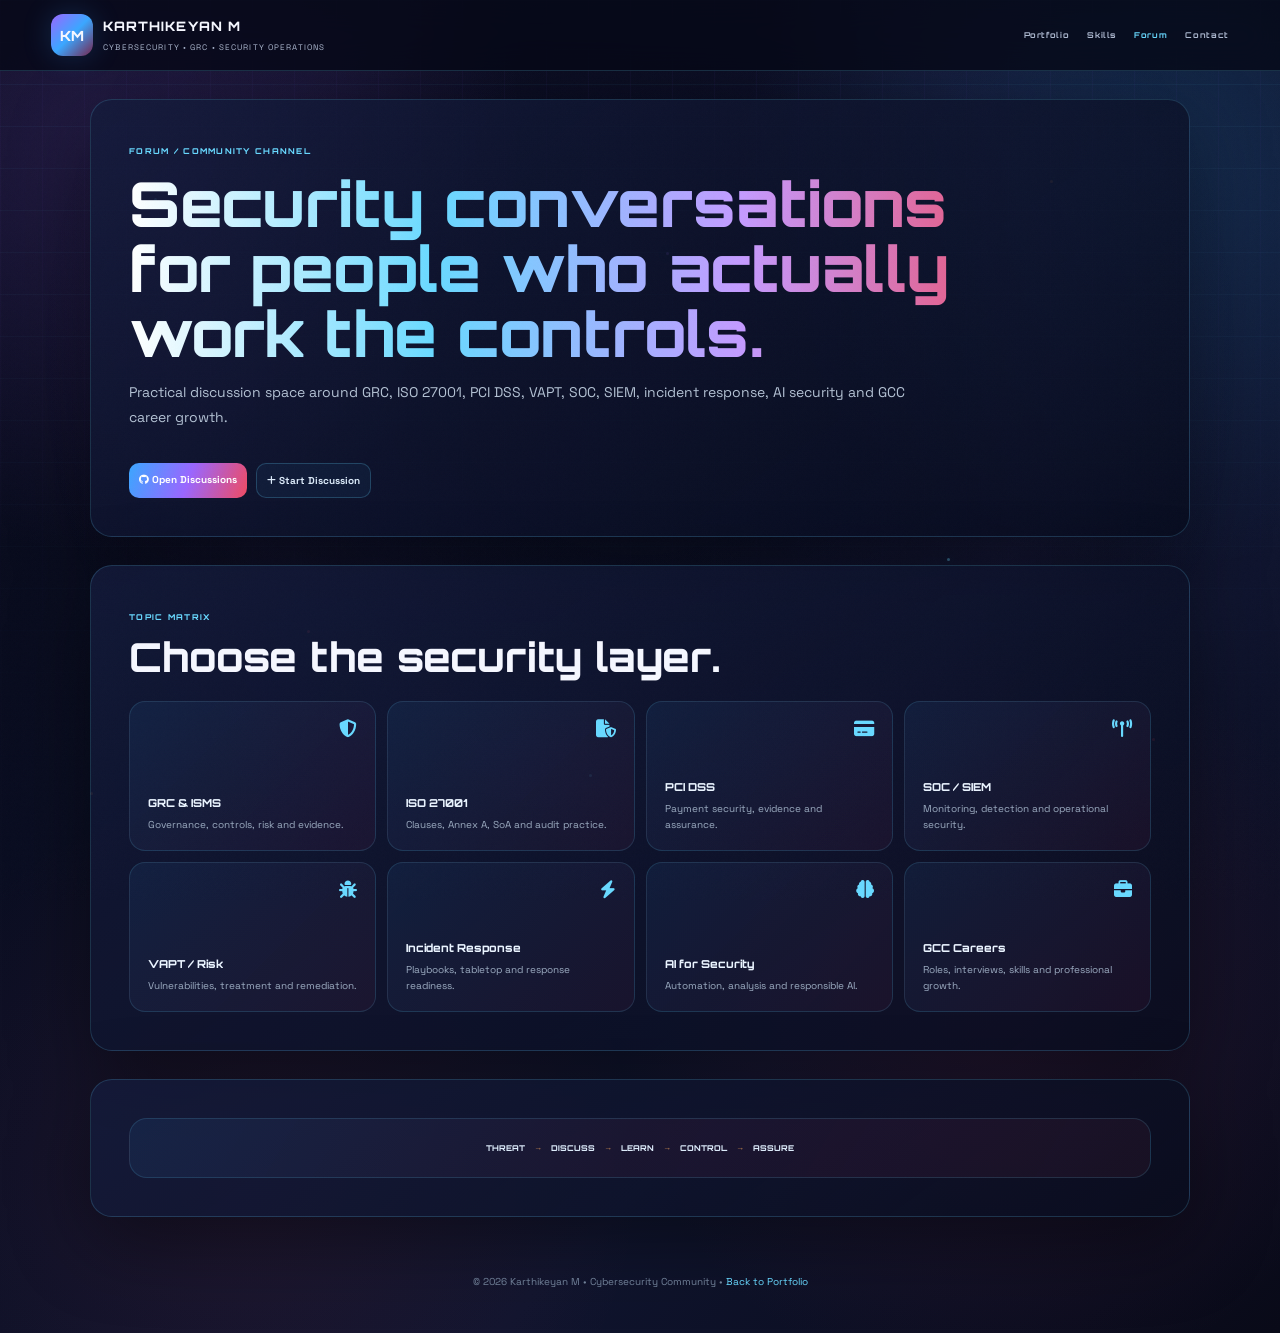
==== commit ad10e17f: "Add files via upload" ====
--- a/forum.html
+++ b/forum.html
@@ -1,55 +1 @@
-<!doctype html>
-<html lang="en">
-<head>
-  <meta charset="utf-8">
-  <meta name="viewport" content="width=device-width,initial-scale=1">
-  <meta name="description" content="Karthikeyan M Cybersecurity Forum — GRC, ISO 27001, PCI DSS, VAPT, SOC, SIEM and AI security discussions.">
-  <meta name="theme-color" content="#7d304f">
-  <title>Cybersecurity Forum | Karthikeyan M</title>
-  <link rel="icon" href="assets/icons/favicon.svg" type="image/svg+xml">
-  <link rel="preconnect" href="https://fonts.googleapis.com">
-  <link rel="preconnect" href="https://fonts.gstatic.com" crossorigin>
-  <link href="https://fonts.googleapis.com/css2?family=Inter:wght@400;500;600;700;800&family=Space+Grotesk:wght@500;600;700&display=swap" rel="stylesheet">
-  <link rel="stylesheet" href="https://cdnjs.cloudflare.com/ajax/libs/font-awesome/6.5.2/css/all.min.css" crossorigin="anonymous" referrerpolicy="no-referrer">
-  <link rel="stylesheet" href="assets/css/style.css">
-</head>
-<body class="forum-page">
-  <div class="cyber-grid" aria-hidden="true"></div><div class="scan-line" aria-hidden="true"></div>
-  <header class="site-header"><div class="container nav-wrap">
-    <a class="brand" href="index.html"><span class="brand-mark">KM</span><span>Karthikeyan M</span></a>
-    <button class="nav-toggle" id="navToggle" aria-label="Open navigation" aria-expanded="false"><i class="fa-solid fa-bars"></i></button>
-    <nav class="nav-links" id="navLinks"><a href="index.html">Portfolio</a><a class="active" href="forum.html">Forum</a><a href="index.html#contact">Contact</a></nav>
-  </div></header>
-
-  <main>
-    <section class="forum-hero container">
-      <div class="forum-kicker"><span class="pulse-dot"></span> CYBERSECURITY COMMUNITY</div>
-      <h1>Security conversations.<br><span>Real practitioners.</span></h1>
-      <p class="forum-lead">A focused space for practical discussions around GRC, ISO 27001, PCI DSS, VAPT, SOC operations, SIEM, threat intelligence, incident response and AI for cybersecurity.</p>
-      <div class="forum-actions">
-        <a class="primary" href="https://github.com/Karthikmani24/Portfolio-Karthikeyan-M/discussions" target="_blank" rel="noopener"><i class="fa-solid fa-comments"></i> Join the Forum</a>
-        <a class="secondary" href="https://github.com/Karthikmani24/Portfolio-Karthikeyan-M/discussions/new" target="_blank" rel="noopener"><i class="fa-solid fa-plus"></i> Start a Discussion</a>
-      </div>
-    </section>
-
-    <section class="container forum-section">
-      <div class="section-heading"><small>COMMUNITY TOPICS</small><h2>What can we discuss?</h2></div>
-      <div class="forum-grid">
-        <a class="forum-card" href="https://github.com/Karthikmani24/Portfolio-Karthikeyan-M/discussions" target="_blank" rel="noopener"><i class="fa-solid fa-shield-halved"></i><h3>GRC & Compliance</h3><p>Risk management, ISMS, audit readiness, controls and governance.</p></a>
-        <a class="forum-card" href="https://github.com/Karthikmani24/Portfolio-Karthikeyan-M/discussions" target="_blank" rel="noopener"><i class="fa-solid fa-file-shield"></i><h3>ISO 27001</h3><p>Clauses, Annex A, SoA, internal audits, RACI and implementation.</p></a>
-        <a class="forum-card" href="https://github.com/Karthikmani24/Portfolio-Karthikeyan-M/discussions" target="_blank" rel="noopener"><i class="fa-solid fa-credit-card"></i><h3>PCI DSS</h3><p>Payment security, evidence, compliance and control validation.</p></a>
-        <a class="forum-card" href="https://github.com/Karthikmani24/Portfolio-Karthikeyan-M/discussions" target="_blank" rel="noopener"><i class="fa-solid fa-bug"></i><h3>VAPT</h3><p>Application security, vulnerability management and remediation.</p></a>
-        <a class="forum-card" href="https://github.com/Karthikmani24/Portfolio-Karthikeyan-M/discussions" target="_blank" rel="noopener"><i class="fa-solid fa-tower-broadcast"></i><h3>SOC & SIEM</h3><p>Monitoring, detection, Splunk, incident response and playbooks.</p></a>
-        <a class="forum-card" href="https://github.com/Karthikmani24/Portfolio-Karthikeyan-M/discussions" target="_blank" rel="noopener"><i class="fa-solid fa-brain"></i><h3>AI for Security</h3><p>Responsible AI, automation, threat analysis and security workflows.</p></a>
-        <a class="forum-card" href="https://github.com/Karthikmani24/Portfolio-Karthikeyan-M/discussions" target="_blank" rel="noopener"><i class="fa-solid fa-certificate"></i><h3>Certifications</h3><p>CEH, ISO 27001, cloud security and practical learning journeys.</p></a>
-        <a class="forum-card" href="https://github.com/Karthikmani24/Portfolio-Karthikeyan-M/discussions" target="_blank" rel="noopener"><i class="fa-solid fa-briefcase"></i><h3>Career & GCC</h3><p>Security roles, interview preparation, skills and professional growth.</p></a>
-        <a class="forum-card" href="https://github.com/Karthikmani24/Portfolio-Karthikeyan-M/discussions" target="_blank" rel="noopener"><i class="fa-solid fa-screwdriver-wrench"></i><h3>Tools & Automation</h3><p>Security tooling, workflows, reporting and automation ideas.</p></a>
-      </div>
-    </section>
-
-    <section class="container forum-section"><div class="forum-callout"><div><small>COMMUNITY PRINCIPLE</small><h2>Learn. Share. Build better security.</h2><p>Keep discussions practical, respectful and useful to security professionals.</p></div><a class="primary" href="https://github.com/Karthikmani24/Portfolio-Karthikeyan-M/discussions" target="_blank" rel="noopener">Open Discussions ↗</a></div></section>
-  </main>
-  <footer class="site-footer"><div class="container"><p>© 2026 Karthikeyan M • Cybersecurity Community</p><a href="index.html">Back to Portfolio ↗</a></div></footer>
-  <script src="assets/js/main.js"></script>
-</body>
-</html>
+<!doctype html><html lang="en"><head><meta charset="utf-8"><meta name="viewport" content="width=device-width,initial-scale=1"><meta name="description" content="Karthikeyan M Cybersecurity Forum — practical security discussions."><meta name="theme-color" content="#090B1D"><title>Cybersecurity Forum | Karthikeyan M</title><link rel="icon" href="assets/icons/favicon.svg" type="image/svg+xml"><link rel="preconnect" href="https://fonts.googleapis.com"><link rel="preconnect" href="https://fonts.gstatic.com" crossorigin><link href="https://fonts.googleapis.com/css2?family=Orbitron:wght@500;600;700;800&family=Space+Grotesk:wght@400;500;600;700&display=swap" rel="stylesheet"><link rel="stylesheet" href="https://cdnjs.cloudflare.com/ajax/libs/font-awesome/6.5.2/css/all.min.css" crossorigin="anonymous" referrerpolicy="no-referrer"><link rel="stylesheet" href="assets/css/style.css"></head><body><div class="v11-noise" aria-hidden="true"></div><div class="v11-grid" aria-hidden="true"></div><div class="v11-particles" aria-hidden="true"><i></i><i></i><i></i><i></i><i></i><i></i><i></i><i></i></div><header class="v11-top"><a class="v11-brand" href="index.html"><span>KM</span><b>KARTHIKEYAN M</b><small>CYBERSECURITY • GRC • SECURITY OPERATIONS</small></a><nav class="forum-nav-v11"><a href="index.html">Portfolio</a><a href="index.html#skills">Skills</a><a class="active" href="forum.html">Forum</a><a href="index.html#contact">Contact</a></nav></header><main><section class="v11-section forum-page-hero"><div class="v11-heading"><small>FORUM / COMMUNITY CHANNEL</small><h1>Security conversations for people who actually work the controls.</h1><p>Practical discussion space around GRC, ISO 27001, PCI DSS, VAPT, SOC, SIEM, incident response, AI security and GCC career growth.</p></div><div class="forum-actions-v11"><a class="v11-btn primary" href="https://github.com/Karthikmani24/Portfolio_Karthikeyan-M/discussions" target="_blank" rel="noopener"><i class="fa-brands fa-github"></i> Open Discussions</a><a class="v11-btn" href="https://github.com/Karthikmani24/Portfolio_Karthikeyan-M/discussions/new" target="_blank" rel="noopener"><i class="fa-solid fa-plus"></i> Start Discussion</a></div></section><section class="v11-section"><div class="v11-heading"><small>TOPIC MATRIX</small><h2>Choose the security layer.</h2></div><div class="forum-topic-grid"><a href="https://github.com/Karthikmani24/Portfolio_Karthikeyan-M/discussions" target="_blank" rel="noopener" class="forum-topic"><i class="fa-solid fa-shield-halved"></i><b>GRC & ISMS</b><span>Governance, controls, risk and evidence.</span></a><a href="https://github.com/Karthikmani24/Portfolio_Karthikeyan-M/discussions" target="_blank" rel="noopener" class="forum-topic"><i class="fa-solid fa-file-shield"></i><b>ISO 27001</b><span>Clauses, Annex A, SoA and audit practice.</span></a><a href="https://github.com/Karthikmani24/Portfolio_Karthikeyan-M/discussions" target="_blank" rel="noopener" class="forum-topic"><i class="fa-solid fa-credit-card"></i><b>PCI DSS</b><span>Payment security, evidence and assurance.</span></a><a href="https://github.com/Karthikmani24/Portfolio_Karthikeyan-M/discussions" target="_blank" rel="noopener" class="forum-topic"><i class="fa-solid fa-tower-broadcast"></i><b>SOC / SIEM</b><span>Monitoring, detection and operational security.</span></a><a href="https://github.com/Karthikmani24/Portfolio_Karthikeyan-M/discussions" target="_blank" rel="noopener" class="forum-topic"><i class="fa-solid fa-bug"></i><b>VAPT / Risk</b><span>Vulnerabilities, treatment and remediation.</span></a><a href="https://github.com/Karthikmani24/Portfolio_Karthikeyan-M/discussions" target="_blank" rel="noopener" class="forum-topic"><i class="fa-solid fa-bolt"></i><b>Incident Response</b><span>Playbooks, tabletop and response readiness.</span></a><a href="https://github.com/Karthikmani24/Portfolio_Karthikeyan-M/discussions" target="_blank" rel="noopener" class="forum-topic"><i class="fa-solid fa-brain"></i><b>AI for Security</b><span>Automation, analysis and responsible AI.</span></a><a href="https://github.com/Karthikmani24/Portfolio_Karthikeyan-M/discussions" target="_blank" rel="noopener" class="forum-topic"><i class="fa-solid fa-briefcase"></i><b>GCC Careers</b><span>Roles, interviews, skills and professional growth.</span></a></div></section><section class="v11-section"><div class="forum-control-dna"><span>THREAT</span><i>→</i><span>DISCUSS</span><i>→</i><span>LEARN</span><i>→</i><span>CONTROL</span><i>→</i><span>ASSURE</span></div></section></main><footer class="v11-footer">© 2026 Karthikeyan M • Cybersecurity Community • <a href="index.html">Back to Portfolio</a></footer></body></html>
--- a/assets/css/style.css
+++ b/assets/css/style.css
@@ -1,1687 +1,73 @@
- :root{
-  --bg:#080c13;--bg-deep:#03060b;--panel:rgba(15,24,36,.76);--panel-2:rgba(25,34,49,.82);
-  --line:rgba(143,216,255,.16);--text:#f4f9ff;--muted:#a9bac9;
-  --accent:#8fd8ff;--accent-2:#5db7e8;--burgundy:#7f304f;--burgundy-2:#a44d70;
-  --good:#9df0b7;--shadow:0 25px 70px rgba(0,0,0,.42);--radius:22px
+@import url('https://fonts.googleapis.com/css2?family=Orbitron:wght@500;600;700;800&family=Space+Grotesk:wght@400;500;600;700&display=swap');
+:root{
+ --bg:#080A18;--bg2:#0D1030;--panel:rgba(15,20,46,.78);--panel2:rgba(21,27,59,.82);
+ --blue:#3BA7FF;--electric:#69D9FF;--purple:#9A67FF;--burg:#76264F;--red:#F04B62;--copper:#C98A52;
+ --text:#F5F7FF;--muted:#AEB9D0;--line:rgba(105,217,255,.18);--shadow:0 24px 80px rgba(0,0,0,.42);
 }
 *{box-sizing:border-box}
 html{scroll-behavior:smooth}
-body{margin:0;color:var(--text);background:
-radial-gradient(circle at 12% 15%,rgba(188,76,112,.22),transparent 26%),
-radial-gradient(circle at 88% 18%,rgba(242,174,197,.11),transparent 24%),
-linear-gradient(135deg,var(--bg-deep),var(--bg));font-family:Inter,system-ui,sans-serif;line-height:1.6;overflow-x:hidden}
-a{color:inherit}.container{width:min(1120px,calc(100% - 36px));margin:auto}
-.cyber-grid{position:fixed;inset:0;z-index:-4;pointer-events:none;opacity:.5;background:linear-gradient(rgba(255,215,228,.035) 1px,transparent 1px),linear-gradient(90deg,rgba(255,215,228,.035) 1px,transparent 1px);background-size:54px 54px;mask-image:linear-gradient(to bottom,black,transparent 93%)}
-.cyber-grid:after{content:"";position:absolute;inset:0;background:radial-gradient(circle at 15% 25%,rgba(219,105,143,.22),transparent 23%),radial-gradient(circle at 82% 20%,rgba(241,160,187,.13),transparent 22%),radial-gradient(circle at 55% 80%,rgba(126,46,78,.20),transparent 28%);animation:cyberPulse 9s ease-in-out infinite alternate}
-.scan-line{position:fixed;left:0;right:0;top:-4px;height:2px;z-index:999;pointer-events:none;background:linear-gradient(90deg,transparent,var(--accent),transparent);box-shadow:0 0 22px rgba(240,169,192,.65);animation:scanDown 8s linear infinite;opacity:.3}
-.orb{position:fixed;border-radius:50%;filter:blur(1px);pointer-events:none;z-index:-2;opacity:.16}
-.orb-a{width:280px;height:280px;left:-120px;top:38%;background:radial-gradient(circle,var(--accent),transparent 68%);animation:floatA 12s ease-in-out infinite alternate}
-.orb-b{width:330px;height:330px;right:-160px;top:55%;background:radial-gradient(circle,var(--burgundy-2),transparent 68%);animation:floatB 15s ease-in-out infinite alternate}
-@keyframes scanDown{0%{transform:translateY(-10vh)}100%{transform:translateY(110vh)}}
-@keyframes cyberPulse{from{transform:scale(1);opacity:.55}to{transform:scale(1.12);opacity:1}}
-@keyframes floatA{to{transform:translate(100px,-80px) scale(1.2)}}
-@keyframes floatB{to{transform:translate(-80px,60px) scale(.9)}}
-@keyframes nodeBlink{0%,100%{opacity:.35;transform:scale(.8)}50%{opacity:1;transform:scale(1.12)}}
-.site-header{position:sticky;top:0;z-index:100;background:rgba(36,16,26,.72);backdrop-filter:blur(18px);border-bottom:1px solid rgba(255,221,232,.10)}
-.nav-wrap{min-height:70px;display:flex;align-items:center;justify-content:space-between;gap:20px}
-.brand{display:flex;align-items:center;gap:10px;text-decoration:none;font-weight:800}
-.brand-mark{display:grid;place-items:center;width:36px;height:36px;border:1px solid var(--accent);border-radius:11px;color:var(--accent);font-size:12px;box-shadow:0 0 25px rgba(233,166,186,.13)}
-.nav-links{display:flex;gap:5px;align-items:center}.nav-links a{padding:9px 11px;text-decoration:none;color:var(--muted);font-size:12px;font-weight:700;border-radius:10px;transition:.25s}
-.nav-links a:hover,.nav-links a.active{color:var(--text);background:rgba(242,174,197,.08)}
-.nav-toggle{display:none;background:none;border:0;color:var(--text);font-size:20px}
-.hero{display:grid;grid-template-columns:1.05fr .95fr;gap:50px;align-items:center;min-height:calc(100vh - 70px);padding:80px 0}
-.eyebrow,.forum-kicker{display:inline-flex;align-items:center;gap:9px;padding:8px 12px;border:1px solid rgba(255,221,232,.16);border-radius:999px;background:rgba(255,255,255,.035);color:var(--accent);font-size:9px;font-weight:900;letter-spacing:.15em}
-.pulse-dot{width:7px;height:7px;border-radius:50%;background:var(--good);box-shadow:0 0 14px rgba(157,240,183,.8);animation:nodeBlink 1.8s ease-in-out infinite}
-.hero-kicker{font-size:10px;letter-spacing:.18em;color:var(--muted);font-weight:800;margin:20px 0 12px}
-h1,h2,h3{font-family:"Space Grotesk",Inter,sans-serif;line-height:1.08}
-h1{font-size:clamp(44px,6vw,76px);letter-spacing:-.055em;margin:0 0 20px}
-h1 span{color:var(--accent);text-shadow:0 0 40px rgba(240,169,192,.14)}
-.hero-lead{max-width:700px;color:var(--muted);font-size:16px;line-height:1.8}
-.hero-actions{display:flex;flex-wrap:wrap;gap:10px;margin-top:25px}.primary,.secondary,.ghost{display:inline-flex;align-items:center;justify-content:center;gap:8px;padding:12px 16px;border-radius:13px;text-decoration:none;font-size:12px;font-weight:800;transition:.25s}
-.primary{background:linear-gradient(135deg,#f3b3c8,#d57e9d);color:#2a0d18;box-shadow:0 14px 35px rgba(205,106,140,.18)}
-.secondary,.ghost{border:1px solid var(--line);background:rgba(255,255,255,.035);color:var(--text)}
-.primary:hover,.secondary:hover,.ghost:hover{transform:translateY(-3px)}
-.hero-meta{display:flex;flex-wrap:wrap;gap:14px;margin-top:22px;color:#cfaebc;font-size:10px}.hero-meta i{color:var(--accent)}
-.hero-console{border:1px solid rgba(255,221,232,.16);border-radius:26px;background:linear-gradient(145deg,rgba(116,51,77,.62),rgba(45,17,29,.78));box-shadow:var(--shadow);overflow:hidden}
-.console-top{display:flex;align-items:center;gap:6px;padding:12px 15px;border-bottom:1px solid var(--line);font-size:9px;color:var(--muted)}
-.console-top span{width:7px;height:7px;border-radius:50%;background:rgba(255,255,255,.3)}.console-top b{margin-left:auto;letter-spacing:.12em;color:var(--accent);font-size:8px}
-.console-body{padding:25px;display:grid;grid-template-columns:160px 1fr;gap:25px;align-items:center}
-.radar{height:160px;width:160px;border-radius:50%;border:1px solid rgba(240,169,192,.35);position:relative;overflow:hidden;background:radial-gradient(circle,rgba(240,169,192,.08),transparent 62%)}
-.radar:before,.radar:after{content:"";position:absolute;inset:20px;border:1px solid rgba(240,169,192,.18);border-radius:50%}.radar:after{inset:55px}
-.radar-ring{position:absolute;border:1px solid rgba(240,169,192,.12);border-radius:50%;inset:38px}.radar-ring.r2{inset:75px}.radar-ring.r3{inset:100px}
-.radar-sweep{position:absolute;width:50%;height:1px;top:50%;left:50%;transform-origin:left center;background:linear-gradient(90deg,rgba(240,169,192,.75),transparent);animation:radarSpin 5s linear infinite}
-.radar-center{position:absolute;left:50%;top:50%;transform:translate(-50%,-50%);color:var(--accent);font-size:17px}
-@keyframes radarSpin{to{transform:rotate(360deg)}}
-.console-lines p{margin:11px 0;padding:10px 0;border-bottom:1px dashed rgba(255,221,232,.10);font-size:10px;color:#d7bbc6}.console-lines p span{color:#8e6674;margin-right:8px}.console-lines b{float:right;color:var(--good);font-size:8px;letter-spacing:.08em}
-.security-node{position:relative}.security-node:before{content:"";position:absolute;width:7px;height:7px;right:16px;top:16px;border-radius:50%;background:var(--good);box-shadow:0 0 15px rgba(157,240,183,.8);animation:nodeBlink 2.2s ease-in-out infinite;z-index:2}
-.stats{display:grid;grid-template-columns:repeat(4,1fr);gap:12px;padding:0 0 60px}.stats article{padding:18px;border:1px solid var(--line);border-radius:18px;background:rgba(255,255,255,.025);box-shadow:var(--shadow)}.stats strong{display:block;font-family:"Space Grotesk";font-size:26px;color:var(--accent)}.stats span{font-size:10px;color:var(--muted)}
-.section{padding:80px 0}.section-heading small{color:var(--accent);font-size:9px;font-weight:900;letter-spacing:.16em}.section-heading h2{font-size:clamp(28px,4vw,46px);letter-spacing:-.035em;margin:8px 0 28px;max-width:850px}
-.two-col{display:grid;grid-template-columns:1.05fr .95fr;gap:18px}.glass,.contact-card,.forum-callout{border:1px solid var(--line);border-radius:24px;background:linear-gradient(145deg,rgba(104,47,69,.64),rgba(43,16,28,.72));box-shadow:var(--shadow)}
-.glass{padding:28px}.glass p{color:var(--muted);line-height:1.85}
-.signal-list{display:grid;gap:10px}.signal-list>div{display:flex;gap:15px;padding:18px;border:1px solid var(--line);border-radius:17px;background:rgba(255,255,255,.025)}.signal-list i{color:var(--accent);font-size:18px;margin-top:2px}.signal-list b{display:block}.signal-list small{display:block;color:var(--muted);font-size:11px;margin-top:3px}
-.timeline{display:grid;gap:15px}.timeline article{position:relative;padding:25px 25px 25px 48px;border:1px solid var(--line);border-radius:20px;background:rgba(255,255,255,.025);box-shadow:var(--shadow)}.timeline-dot{position:absolute;left:20px;top:27px;width:10px;height:10px;border-radius:50%;background:var(--accent);box-shadow:0 0 16px rgba(240,169,192,.55)}.timeline small,.project-card span,.cert-card span{color:var(--accent);font-size:8px;font-weight:900;letter-spacing:.15em}.timeline h3{margin:7px 0}.timeline p,.project-card p{color:var(--muted);font-size:13px}.tags{display:flex;gap:6px;flex-wrap:wrap}.tags span{font-size:8px;padding:5px 8px;border:1px solid var(--line);border-radius:99px;color:#d7bbc6}
-.skill-grid{display:grid;grid-template-columns:repeat(3,1fr);gap:14px}.skill-card,.project-card,.cert-card,.forum-card{border:1px solid var(--line);border-radius:20px;background:linear-gradient(145deg,rgba(103,46,68,.58),rgba(38,14,25,.72));box-shadow:var(--shadow);transition:.28s}.skill-card{padding:24px}.skill-card:hover,.project-card:hover,.cert-card:hover,.forum-card:hover{transform:translateY(-7px);border-color:rgba(255,221,232,.32)}.skill-card i{font-size:22px;color:var(--accent);margin-bottom:14px}.skill-card h3{margin:0 0 8px}.skill-card p{margin:0;color:var(--muted);font-size:12px}
-.project-grid{display:grid;grid-template-columns:repeat(2,1fr);gap:14px}.project-card{display:flex;gap:17px;padding:22px}.project-icon{width:48px;height:48px;flex:0 0 48px;display:grid;place-items:center;border-radius:14px;background:rgba(240,169,192,.08);border:1px solid rgba(240,169,192,.16);color:var(--accent)}.project-card h3{margin:6px 0 4px}
-.cert-grid{display:grid;grid-template-columns:repeat(2,1fr);gap:14px}.cert-card{display:flex;align-items:center;gap:16px;padding:18px}.cert-icon{width:52px;height:52px;flex:0 0 52px;display:grid;place-items:center;border-radius:15px;color:var(--accent-bright,var(--accent));font-size:21px;background:rgba(240,169,192,.07);border:1px solid rgba(240,169,192,.18)}.cert-card h3{margin:4px 0 1px;font-size:15px}.cert-card p{margin:0;color:var(--muted);font-size:11px}
-.forum-strip>div,.forum-callout{display:flex;align-items:center;justify-content:space-between;gap:25px;padding:28px}.forum-strip{padding-top:30px}.forum-strip h2,.forum-callout h2{margin:6px 0}.forum-strip p,.forum-callout p{color:var(--muted)}
-.contact-card{padding:28px}.contact-lead{font-size:18px;max-width:800px}.muted{color:var(--muted);font-size:12px}.contact-reveal-btn{border:1px solid rgba(255,221,232,.20);background:rgba(255,255,255,.035);color:var(--text);padding:12px 15px;border-radius:13px;cursor:pointer;font:inherit;font-weight:800}.contact-reveal-btn:hover{border-color:var(--accent);transform:translateY(-2px)}.private-contact{display:grid;grid-template-columns:repeat(2,1fr);gap:12px;margin:16px 0;animation:contactReveal .4s ease both}.private-contact>div{padding:16px;border:1px solid var(--line);border-radius:15px;background:rgba(255,255,255,.025)}.private-contact span{display:block;color:var(--accent);font-size:8px;font-weight:900;letter-spacing:.15em}.private-contact a{font-weight:700;word-break:break-word}.contact-links{display:flex;gap:12px;flex-wrap:wrap;margin-top:18px}.contact-links a{font-size:11px;color:var(--muted);text-decoration:none}.contact-links i{color:var(--accent)}@keyframes contactReveal{from{opacity:0;transform:translateY(8px)}to{opacity:1;transform:none}}
-.site-footer{padding:30px 0;border-top:1px solid rgba(255,221,232,.10);color:var(--muted);font-size:10px}.site-footer .container{display:flex;justify-content:space-between;gap:15px}.site-footer a{color:var(--accent);text-decoration:none}
-.forum-page .forum-hero{padding:125px 0 80px;text-align:center}.forum-hero h1{max-width:900px;margin:25px auto 16px}.forum-hero h1 span{color:var(--accent)}.forum-lead{max-width:760px;margin:0 auto;color:var(--muted);font-size:16px;line-height:1.8}.forum-actions{display:flex;justify-content:center;gap:10px;flex-wrap:wrap;margin-top:27px}.forum-section{padding:35px 0 70px}.forum-grid{display:grid;grid-template-columns:repeat(3,1fr);gap:14px}.forum-card{padding:23px;text-decoration:none}.forum-card i{font-size:24px;color:var(--accent)}.forum-card h3{margin:14px 0 7px;font-size:17px}.forum-card p{margin:0;color:var(--muted);font-size:12px}.forum-callout{margin-top:20px}
-@media(max-width:900px){.hero{grid-template-columns:1fr}.hero-console{max-width:680px}.skill-grid,.forum-grid{grid-template-columns:repeat(2,1fr)}.nav-links{display:none}.nav-toggle{display:block}.nav-links.open{display:flex;position:absolute;top:70px;left:18px;right:18px;padding:10px;flex-direction:column;align-items:stretch;background:rgba(36,16,26,.97);border:1px solid var(--line);border-radius:16px}.nav-links.open a{padding:12px}}
-@media(max-width:650px){.container{width:min(100% - 26px,1120px)}.hero{padding:55px 0}.stats{grid-template-columns:repeat(2,1fr)}.two-col,.project-grid,.cert-grid,.skill-grid,.forum-grid{grid-template-columns:1fr}.console-body{grid-template-columns:1fr}.radar{margin:auto}.forum-strip>div,.forum-callout{flex-direction:column;align-items:flex-start}.private-contact{grid-template-columns:1fr}.site-footer .container{flex-direction:column}h1{font-size:45px}}
-@media(prefers-reduced-motion:reduce){*,*:before,*:after{animation-duration:.001ms!important;animation-iteration-count:1!important;scroll-behavior:auto!important}}
+body{margin:0;background:
+ radial-gradient(circle at 8% 10%,rgba(154,103,255,.18),transparent 25%),
+ radial-gradient(circle at 90% 12%,rgba(59,167,255,.18),transparent 25%),
+ radial-gradient(circle at 78% 76%,rgba(118,38,79,.20),transparent 27%),
+ radial-gradient(circle at 20% 88%,rgba(240,75,98,.08),transparent 25%),
+ linear-gradient(135deg,#070917,#0C1026 45%,#10152F 70%,#090A18);
+ color:var(--text);font-family:"Space Grotesk",sans-serif;overflow-x:hidden}
+body:before{content:"";position:fixed;inset:0;pointer-events:none;background:radial-gradient(circle at 50% 40%,transparent 0 22%,rgba(154,103,255,.045) 50%,transparent 72%);animation:v11Breath 10s ease-in-out infinite alternate;z-index:-2}
+@keyframes v11Breath{to{transform:scale(1.08);opacity:.75}}
+.v11-noise{position:fixed;inset:0;pointer-events:none;opacity:.035;z-index:10;background-image:url("data:image/svg+xml,%3Csvg xmlns='http://www.w3.org/2000/svg' width='140' height='140'%3E%3Cfilter id='n'%3E%3CfeTurbulence baseFrequency='.9' numOctaves='3' stitchTiles='stitch'/%3E%3C/filter%3E%3Crect width='100%25' height='100%25' filter='url(%23n)' opacity='.55'/%3E%3C/svg%3E")}
+.v11-grid{position:fixed;inset:0;pointer-events:none;z-index:-1;background:linear-gradient(rgba(105,217,255,.055) 1px,transparent 1px),linear-gradient(90deg,rgba(154,103,255,.045) 1px,transparent 1px);background-size:42px 42px;mask-image:linear-gradient(to bottom,#000,transparent 88%);animation:v11Grid 24s linear infinite}
+@keyframes v11Grid{to{background-position:42px 42px}}
+.v11-particles i{position:fixed;width:3px;height:3px;border-radius:50%;background:var(--electric);box-shadow:0 0 14px var(--electric);opacity:.45;animation:v11Particle 8s ease-in-out infinite;z-index:-1}
+.v11-particles i:nth-child(1){left:12%;top:22%}.v11-particles i:nth-child(2){left:82%;top:20%;animation-delay:1s;background:var(--copper)}.v11-particles i:nth-child(3){left:24%;top:70%;animation-delay:2s;background:var(--red)}.v11-particles i:nth-child(4){left:74%;top:62%;animation-delay:3s}.v11-particles i:nth-child(5){left:52%;top:28%;animation-delay:4s;background:var(--purple)}.v11-particles i:nth-child(6){left:90%;top:82%;animation-delay:5s;background:var(--red)}.v11-particles i:nth-child(7){left:7%;top:88%;animation-delay:6s;background:var(--copper)}.v11-particles i:nth-child(8){left:46%;top:86%;animation-delay:7s}
+@keyframes v11Particle{0%,100%{transform:translate3d(0,0,0);opacity:.25}50%{transform:translate3d(0,-18px,0);opacity:.9}}
+.v11-top{position:sticky;top:0;z-index:30;display:flex;align-items:center;justify-content:space-between;gap:20px;padding:14px clamp(18px,4vw,64px);background:rgba(6,8,22,.78);border-bottom:1px solid var(--line);backdrop-filter:blur(16px)}
+.v11-brand{display:grid;grid-template-columns:42px 1fr;column-gap:10px;text-decoration:none;color:var(--text);align-items:center}.v11-brand span{grid-row:span 2;width:42px;height:42px;border-radius:12px;display:grid;place-items:center;font:800 14px Orbitron;background:linear-gradient(135deg,var(--purple),var(--blue),var(--burg));box-shadow:0 0 30px rgba(59,167,255,.2);animation:v11Logo 5s ease-in-out infinite}.v11-brand b{font:800 13px Orbitron;letter-spacing:.08em}.v11-brand small{font-size:8px;letter-spacing:.14em;color:var(--muted)}@keyframes v11Logo{50%{transform:rotate(2deg) translateY(-2px);box-shadow:0 0 40px rgba(154,103,255,.28)}}
+#v11Nav{display:flex;gap:18px}#v11Nav a{color:#C9D5E8;text-decoration:none;font-size:12px;font-weight:700;position:relative}#v11Nav a:after{content:"";position:absolute;left:0;right:100%;bottom:-7px;height:2px;background:linear-gradient(90deg,var(--blue),var(--red));transition:.3s}#v11Nav a:hover:after{right:0}.v11-menu{display:none}
+.v11-shell{width:min(1200px,calc(100% - 36px));margin:42px auto 0}.v11-hero{display:grid;grid-template-columns:300px 1fr;gap:28px;align-items:stretch}
+.v11-profile-card,.v11-hero-main,.v11-section,.v11-command,.timeline-card,.skill-matrix article,.vault-card,.project-v11,.contact-v11{border:1px solid var(--line);background:linear-gradient(145deg,rgba(20,27,59,.84),rgba(8,12,29,.78));box-shadow:var(--shadow);border-radius:22px}
+.v11-profile-card{padding:26px;position:relative;overflow:hidden}.v11-profile-card:before{content:"";position:absolute;inset:0;background:linear-gradient(120deg,transparent 30%,rgba(105,217,255,.07),transparent 70%);transform:translateX(-120%);animation:v11Sweep 8s ease-in-out infinite}@keyframes v11Sweep{35%,100%{transform:translateX(120%)}}
+.v11-avatar{width:132px;height:132px;margin:0 auto 18px;border-radius:34px;display:grid;place-items:center;position:relative;background:radial-gradient(circle at 35% 25%,var(--purple),var(--burg) 50%,#090A18 78%);border:1px solid rgba(105,217,255,.35);box-shadow:0 0 55px rgba(154,103,255,.2),inset 0 0 30px rgba(255,255,255,.04);font:800 28px Orbitron}.v11-avatar i{position:absolute;inset:-10px;border:1px dashed rgba(105,217,255,.3);border-radius:42px;animation:v11Spin 12s linear infinite}@keyframes v11Spin{to{transform:rotate(360deg)}}
+.v11-status{font:800 8px Orbitron;letter-spacing:.11em;color:#91F1C1;text-align:center}.v11-status span{display:inline-block;width:7px;height:7px;border-radius:50%;background:#72E4A8;box-shadow:0 0 12px #72E4A8;margin-right:6px;animation:v11Blink 1.8s ease-in-out infinite}@keyframes v11Blink{50%{opacity:.3;transform:scale(.65)}}
+.v11-profile-card h1{text-align:center;font:800 22px Orbitron;margin:14px 0 7px}.v11-role{text-align:center;color:#B8C4D8;font-size:12px;line-height:1.6}.v11-location{font-size:10px;color:var(--muted);text-align:center}.v11-location i{color:var(--electric)}
+.v11-profile-actions{display:grid;grid-template-columns:1fr 1fr;gap:8px;margin:18px 0}.v11-profile-actions a,.v11-btn{border:1px solid rgba(105,217,255,.22);border-radius:10px;padding:10px;text-align:center;text-decoration:none;color:#DCEBFA;font-size:10px;font-weight:800;background:rgba(59,167,255,.06)}.v11-profile-actions a:hover,.v11-btn:hover{border-color:var(--electric);box-shadow:0 0 25px rgba(59,167,255,.12)}
+.v11-profile-tags{display:flex;flex-wrap:wrap;gap:6px}.v11-profile-tags span{font:700 7px Orbitron;color:#B7DFFF;border:1px solid rgba(154,103,255,.25);padding:5px 7px;border-radius:999px;background:rgba(118,38,79,.12)}.v11-side-note{margin-top:20px;padding-top:16px;border-top:1px solid rgba(105,217,255,.1);display:flex;gap:9px;color:var(--muted);font-size:9px}.v11-side-note i{color:var(--copper)}.v11-side-note b{color:#E8F1FF}
+.v11-hero-main{padding:38px;overflow:hidden;position:relative}.v11-kicker{display:flex;align-items:center;gap:10px;color:var(--electric);font:800 9px Orbitron;letter-spacing:.11em}.v11-kicker i{width:34px;height:1px;background:linear-gradient(90deg,var(--blue),var(--red));animation:v11Line 2s ease-in-out infinite alternate}@keyframes v11Line{to{width:70px}}
+.v11-hero-main h2{max-width:850px;font:800 clamp(32px,5vw,66px)/1.04 Orbitron;margin:26px 0 18px;letter-spacing:-.035em}.v11-hero-main h2 em{font-style:normal;background:linear-gradient(90deg,#FFF,var(--electric),#C49BFF,var(--red));-webkit-background-clip:text;background-clip:text;color:transparent}.v11-intro{max-width:760px;color:#C0CBDB;font-size:15px;line-height:1.75}
+.v11-about-grid{display:grid;grid-template-columns:repeat(3,1fr);gap:10px;margin-top:28px}.v11-about-grid article{padding:15px;border:1px solid rgba(105,217,255,.1);border-radius:14px;background:rgba(8,12,28,.4);animation:v11Card 5s ease-in-out infinite}.v11-about-grid article:nth-child(2){animation-delay:1s}.v11-about-grid article:nth-child(3){animation-delay:2s}@keyframes v11Card{50%{transform:translateY(-3px);border-color:rgba(201,138,82,.24)}}.v11-about-grid span{font:700 7px Orbitron;color:var(--copper)}.v11-about-grid b{display:block;font-size:13px;margin:7px 0}.v11-about-grid p{margin:0;color:#98A9BF;font-size:10px;line-height:1.6}
+.v11-command{margin-top:22px;padding:14px;background:linear-gradient(120deg,rgba(59,167,255,.08),rgba(118,38,79,.11));overflow:hidden;position:relative}.command-head{display:flex;justify-content:space-between;font:800 8px Orbitron;letter-spacing:.1em;color:#B9D8EA}.command-head i{color:var(--electric)}.command-head small{color:var(--copper)}
+.dna{display:flex;align-items:center;gap:7px;justify-content:center;flex-wrap:wrap;margin-top:18px}.dna-node{padding:8px 10px;border-radius:9px;border:1px solid rgba(105,217,255,.2);background:rgba(5,10,25,.72);font:800 7px Orbitron;color:#DDEBFA;position:relative;animation:v11Dna 3.5s ease-in-out infinite}.dna-node.n2{animation-delay:.5s}.dna-node.n3{animation-delay:1s}.dna-node.n4{animation-delay:1.5s}.dna-node.n5{animation-delay:2s}.dna-node.n1{border-color:rgba(240,75,98,.4)}.dna-node.n3{border-color:rgba(201,138,82,.45)}.dna-node.n5{border-color:rgba(154,103,255,.45)}@keyframes v11Dna{50%{transform:translateY(-4px);box-shadow:0 0 22px rgba(59,167,255,.12)}}.dna>b{}.dna i{width:18px;height:1px;background:linear-gradient(90deg,var(--red),var(--electric));position:relative}.dna i:after{content:"";position:absolute;width:5px;height:5px;border-radius:50%;background:var(--electric);right:0;top:-2px;box-shadow:0 0 9px var(--electric);animation:v11Flow 1.6s linear infinite}@keyframes v11Flow{from{right:100%}to{right:0}}
+.v11-section{width:min(1100px,calc(100% - 36px));margin:28px auto;padding:38px}.v11-heading small{font:800 8px Orbitron;color:var(--electric);letter-spacing:.16em}.v11-heading h2{font:800 clamp(25px,3.3vw,40px)/1.12 Orbitron;margin:10px 0 8px}.v11-heading p{color:var(--muted);font-size:11px}.v11-heading code{color:var(--copper)}
+.about-copy{max-width:850px;color:#BAC7D8;font-size:14px;line-height:1.9}.about-copy p{margin:0 0 15px}
+.resume-grid{display:grid;grid-template-columns:1fr 1fr;gap:18px;margin-top:22px}.resume-column h3{font:800 12px Orbitron;color:#DCEBFA}.resume-column h3 i{color:var(--copper);margin-right:7px}.timeline-card{padding:19px;margin-top:12px;border-radius:16px;animation:v11Card 6s ease-in-out infinite}.timeline-card:nth-child(3){animation-delay:1.4s}.timeline-card span,.project-v11>span,.vault-card>span{font:800 7px Orbitron;color:var(--electric);letter-spacing:.1em}.timeline-card h4{font:700 17px Space Grotesk;margin:8px 0}.timeline-card p{color:#A9B8CB;font-size:11px;line-height:1.7}.timeline-card b{font:800 7px Orbitron;color:var(--copper);letter-spacing:.08em}.resume-actions{margin-top:20px}
+.v11-btn.primary{background:linear-gradient(110deg,var(--blue),var(--purple),var(--red));border:none;color:white}
+.skill-matrix{display:grid;grid-template-columns:repeat(3,1fr);gap:12px;margin-top:22px}.skill-matrix article{padding:20px;border-radius:17px;position:relative;overflow:hidden}.skill-matrix article:after{content:"";position:absolute;left:-100%;top:0;width:55%;height:1px;background:linear-gradient(90deg,transparent,var(--electric),transparent);animation:v11Scan 7s linear infinite}.skill-matrix article:nth-child(2):after{animation-delay:1s}.skill-matrix article:nth-child(3):after{animation-delay:2s}.skill-matrix article:nth-child(4):after{animation-delay:3s}.skill-matrix article:nth-child(5):after{animation-delay:4s}.skill-matrix article:nth-child(6):after{animation-delay:5s}@keyframes v11Scan{to{left:150%}}.skill-matrix i{font-size:18px;color:var(--blue)}.skill-matrix span{display:block;font:800 7px Orbitron;color:var(--electric);margin-top:13px}.skill-matrix b{display:block;margin-top:6px;font-size:18px}.skill-matrix p{color:#99A9BE;font-size:10px;line-height:1.6}
+.vault-grid{display:grid;grid-template-columns:repeat(3,1fr);gap:13px;margin-top:22px}.vault-card{padding:19px;border-radius:17px;position:relative;overflow:hidden;transition:transform .3s,border-color .3s}.vault-card:hover{transform:translateY(-5px);border-color:rgba(105,217,255,.4)}.vault-card:before{content:"";position:absolute;inset:0;background:linear-gradient(110deg,transparent 35%,rgba(105,217,255,.08),transparent 65%);transform:translateX(-120%);animation:v11Sweep 7s ease-in-out infinite}.vault-icon{width:46px;height:46px;border-radius:13px;display:grid;place-items:center;background:linear-gradient(135deg,rgba(59,167,255,.2),rgba(118,38,79,.28));color:var(--electric);font-size:17px;margin-bottom:13px}.vault-card h3{font-size:15px;line-height:1.35;margin:7px 0}.vault-card small{color:#9EADC1;font-size:10px}.view-cert,.project-cert-link{margin-top:14px;width:100%;padding:9px;border-radius:9px;border:1px solid rgba(105,217,255,.22);background:rgba(59,167,255,.06);color:#DCEBFA;font:800 7px Orbitron;cursor:pointer}.view-cert:hover,.project-cert-link:hover{border-color:var(--copper);box-shadow:0 0 22px rgba(201,138,82,.12)}
+.project-grid{display:grid;grid-template-columns:1fr 1fr;gap:15px;margin-top:22px}.project-v11{padding:22px;border-radius:18px;overflow:hidden;position:relative}.project-v11:nth-child(1){background:linear-gradient(135deg,rgba(59,167,255,.11),rgba(118,38,79,.11))}.project-v11:nth-child(2){background:linear-gradient(135deg,rgba(105,217,255,.09),rgba(240,75,98,.08))}.project-v11:nth-child(3){background:linear-gradient(135deg,rgba(154,103,255,.1),rgba(201,138,82,.08))}.project-v11:nth-child(4){background:linear-gradient(135deg,rgba(118,38,79,.13),rgba(59,167,255,.08))}.project-v11 h3{font-size:20px;margin:9px 0}.project-v11 p{color:#A6B5C8;font-size:11px;line-height:1.7}.project-chain{display:flex;flex-wrap:wrap;align-items:center;gap:6px;margin-top:15px}.project-chain i{font:800 6px Orbitron;font-style:normal;color:#DDEBFA;padding:6px 7px;border-radius:7px;background:rgba(5,10,25,.7);border:1px solid rgba(105,217,255,.14)}.project-chain b{font-size:10px;color:var(--copper)}.contact-v11{padding:25px;display:flex;justify-content:space-between;align-items:center;gap:18px}.contact-v11 p{margin:0;color:#B4C1D2;line-height:1.7;font-size:12px}.contact-actions{display:flex;gap:8px;flex-wrap:wrap}
+.v11-modal{position:fixed;inset:0;background:rgba(2,4,14,.88);backdrop-filter:blur(12px);z-index:100;display:none;align-items:center;justify-content:center;padding:20px}.v11-modal.open{display:flex;animation:v11Modal .25s ease}@keyframes v11Modal{from{opacity:0}to{opacity:1}}.modal-close{position:absolute;right:24px;top:20px;width:40px;height:40px;border-radius:50%;border:1px solid rgba(105,217,255,.3);background:#10162E;color:white;cursor:pointer}.modal-shell{width:min(1000px,95vw);height:min(86vh,800px);background:#0B1024;border:1px solid rgba(105,217,255,.22);border-radius:18px;overflow:hidden;box-shadow:0 30px 100px rgba(0,0,0,.55)}.modal-head{height:48px;display:flex;align-items:center;justify-content:space-between;padding:0 15px;border-bottom:1px solid rgba(105,217,255,.12);font:800 8px Orbitron;color:var(--electric)}.modal-head small{color:#8293AA;max-width:55%;overflow:hidden;text-overflow:ellipsis;white-space:nowrap}.modal-shell iframe,.modal-shell img{width:100%;height:calc(100% - 48px);border:0;object-fit:contain;background:#0B1024}
+@media(max-width:900px){.v11-hero{grid-template-columns:1fr}.v11-profile-card{max-width:520px;margin:auto;width:100%}.skill-matrix{grid-template-columns:repeat(2,1fr)}.vault-grid{grid-template-columns:repeat(2,1fr)}}
+@media(max-width:700px){.v11-top{padding:11px 15px}.v11-brand b{font-size:10px}.v11-brand small{font-size:6px}.v11-menu{display:block;background:none;border:1px solid var(--line);color:white;border-radius:8px;padding:8px}.v11-top nav{position:absolute;left:12px;right:12px;top:70px;display:none;flex-direction:column;padding:12px;border:1px solid var(--line);border-radius:14px;background:#0B1024;box-shadow:var(--shadow)}.v11-top nav.open{display:flex}.v11-shell,.v11-section{width:min(100% - 20px,1100px)}.v11-hero-main,.v11-section{padding:24px}.v11-hero-main h2{font-size:31px}.v11-about-grid{grid-template-columns:1fr}.resume-grid,.project-grid{grid-template-columns:1fr}.skill-matrix,.vault-grid{grid-template-columns:1fr}.contact-v11{display:block}.contact-actions{margin-top:15px}.v11-profile-card{padding:22px}.dna{gap:5px}.dna i{width:10px}.dna-node{padding:7px 6px;font-size:6px}.v11-grid{background-size:30px 30px}}
+@media(max-width:420px){.v11-brand small{display:none}.v11-hero-main h2{font-size:27px}.v11-heading h2{font-size:24px}.v11-section{padding:20px}.v11-profile-actions{grid-template-columns:1fr}.project-chain b{display:none}.project-chain{gap:5px}.dna-node{font-size:5.5px}}
+@media(prefers-reduced-motion:reduce){*,*:before,*:after{animation:none!important;transition:none!important;scroll-behavior:auto!important}}
+@media(hover:none) and (pointer:coarse){.vault-card:hover,.v11-btn:hover,.view-cert:hover{transform:none;box-shadow:none}.v11-grid{animation-duration:40s}.v11-particles i{animation-duration:12s}.v11-sweep{animation-duration:14s}}
 
-.scroll-progress{position:fixed;top:0;left:0;width:0;height:3px;z-index:1001;background:linear-gradient(90deg,var(--accent-2),var(--accent));box-shadow:0 0 18px rgba(242,174,197,.55)}
-.quick-actions{position:fixed;right:18px;bottom:18px;z-index:90;display:flex;gap:8px}.quick-actions button{width:42px;height:42px;border:1px solid var(--line);border-radius:14px;background:rgba(36,16,26,.78);backdrop-filter:blur(14px);color:var(--accent);cursor:pointer;transition:.25s}.quick-actions button:hover{transform:translateY(-4px)}
-.cursor-glow{position:fixed;z-index:-1;width:260px;height:260px;border-radius:50%;pointer-events:none;transform:translate(-50%,-50%);background:radial-gradient(circle,rgba(242,174,197,.10),transparent 68%);opacity:0}
-.telemetry{margin-top:-30px;margin-bottom:15px;padding:20px;border:1px solid var(--line);border-radius:22px;background:rgba(255,255,255,.025);box-shadow:var(--shadow)}.telemetry-head{display:flex;justify-content:space-between;margin-bottom:17px}.telemetry-head span{font-size:9px;font-weight:900;letter-spacing:.13em;color:var(--accent)}.telemetry-head small{font-size:8px;color:var(--muted)}.telemetry-grid{display:grid;grid-template-columns:repeat(4,1fr);gap:20px}.telemetry-grid span{font-size:8px;color:var(--muted);font-weight:800}.telemetry-grid b{display:block;margin-top:6px;color:var(--accent)}.bar{height:5px;margin-top:8px;border-radius:99px;background:rgba(255,255,255,.08);overflow:hidden}.bar i{display:block;width:0;height:100%;border-radius:99px;background:linear-gradient(90deg,var(--burgundy-2),var(--accent));transition:width 1.5s cubic-bezier(.2,.8,.2,1)}
-.career-grid{display:grid;grid-template-columns:repeat(2,1fr);gap:16px}.career-card{display:flex;align-items:center;gap:17px;padding:22px;border:1px solid var(--line);border-radius:22px;background:linear-gradient(145deg,rgba(103,46,68,.62),rgba(38,14,25,.76));box-shadow:var(--shadow);transition:.3s}.career-card:hover{transform:translateY(-6px);border-color:rgba(255,221,232,.32)}.career-logo{width:56px;height:56px;flex:0 0 56px;display:grid;place-items:center;border-radius:17px;font-family:"Space Grotesk";font-weight:900;font-size:20px;color:#2a0d18;background:linear-gradient(135deg,#f3b3c8,#d57e9d)}.career-copy{flex:1}.career-copy span{color:var(--accent);font-size:8px;font-weight:900;letter-spacing:.15em}.career-copy h3{margin:5px 0}.career-copy p{margin:0;color:var(--muted);font-size:11px}.career-link{white-space:nowrap;padding:10px 12px!important;font-size:9px!important}.profile-note{margin-top:14px;color:var(--muted);font-size:10px}.profile-note i{color:var(--accent)}code{color:var(--accent)}
-body.light-mode{--bg:#f5e9ee;--bg-deep:#ead5de;--line:rgba(76,29,47,.14);--text:#2b1420;--muted:#6e4c5b}.light-mode .site-header{background:rgba(245,233,238,.78)}.light-mode .hero-console,.light-mode .glass,.light-mode .contact-card,.light-mode .career-card,.light-mode .skill-card,.light-mode .project-card,.light-mode .cert-card,.light-mode .forum-card,.light-mode .forum-callout{background:rgba(255,255,255,.70)}
-.reveal-on-scroll{opacity:0;transform:translateY(22px);transition:opacity .7s ease,transform .7s ease}.reveal-on-scroll.is-visible{opacity:1;transform:none}
-@media(max-width:900px){.telemetry-grid,.career-grid{grid-template-columns:repeat(2,1fr)}}@media(max-width:650px){.telemetry-grid,.career-grid{grid-template-columns:1fr}.career-card{align-items:flex-start;flex-wrap:wrap}.career-link{margin-left:73px}}
+/* V11 update: interactive skill tabs, hidden contact reveal and forum teaser */
+.skill-tabs{display:grid;grid-template-columns:repeat(6,1fr);gap:8px;margin-top:22px}
+.skill-tab{min-height:74px;border:1px solid rgba(105,217,255,.14);border-radius:14px;background:rgba(8,12,28,.55);color:#B8C7DA;cursor:pointer;padding:12px 8px;font:700 8px Orbitron;transition:transform .25s,border-color .25s,background .25s,box-shadow .25s}
+.skill-tab i{display:block;font-size:18px;color:var(--blue);margin-bottom:8px}.skill-tab span{display:block}.skill-tab:hover{transform:translateY(-3px);border-color:rgba(105,217,255,.35)}
+.skill-tab.active{background:linear-gradient(135deg,rgba(59,167,255,.14),rgba(154,103,255,.12),rgba(240,75,98,.08));border-color:rgba(105,217,255,.48);box-shadow:0 0 28px rgba(59,167,255,.09);color:#F7FAFF}.skill-tab.active i{color:var(--electric)}
+.skill-panel-wrap{margin-top:12px}.skill-panel{min-height:190px;padding:24px;border-radius:18px;display:grid;grid-template-columns:62px 1fr;gap:18px;align-items:start;background:linear-gradient(135deg,rgba(59,167,255,.08),rgba(118,38,79,.10),rgba(154,103,255,.06));border:1px solid rgba(105,217,255,.16);position:relative;overflow:hidden}.skill-panel[hidden]{display:none}
+.skill-panel:before{content:"";position:absolute;left:-20%;top:0;width:40%;height:1px;background:linear-gradient(90deg,transparent,var(--red),var(--electric),transparent);animation:v11SkillScan 4.5s linear infinite}.skill-panel-icon{width:58px;height:58px;border-radius:16px;display:grid;place-items:center;background:linear-gradient(135deg,rgba(59,167,255,.18),rgba(154,103,255,.18));border:1px solid rgba(105,217,255,.18);color:var(--electric);font-size:21px;box-shadow:0 0 28px rgba(59,167,255,.08)}.skill-panel small{font:800 7px Orbitron;color:var(--copper);letter-spacing:.12em}.skill-panel h3{font:800 25px Orbitron;margin:6px 0 8px}.skill-panel p{max-width:780px;color:#AAB9CB;font-size:12px;line-height:1.75;margin:0}.skill-pills{display:flex;flex-wrap:wrap;gap:6px;margin-top:14px}.skill-pills b{font:800 7px Orbitron;color:#DCEBFA;padding:7px 8px;border:1px solid rgba(105,217,255,.14);border-radius:8px;background:rgba(5,10,25,.55)}
+@keyframes v11SkillScan{to{left:110%}}
+.contact-reveal{font:800 7px Orbitron}.contact-reveal-status{min-height:30px;margin-top:10px;color:var(--electric);font:700 10px Space Grotesk}.contact-reveal-status a{color:inherit;text-decoration:none;border-bottom:1px dashed rgba(105,217,255,.4)}
+.forum-teaser-card{display:flex;justify-content:space-between;align-items:center;gap:22px;padding:25px;border-radius:18px;background:linear-gradient(135deg,rgba(59,167,255,.08),rgba(118,38,79,.13),rgba(240,75,98,.06));border:1px solid rgba(105,217,255,.16);position:relative;overflow:hidden}.forum-teaser-card:after{content:"";position:absolute;inset:0;pointer-events:none;background:linear-gradient(105deg,transparent 35%,rgba(105,217,255,.07),transparent 65%);transform:translateX(-110%);animation:v11ForumSweep 6s ease-in-out infinite}.forum-teaser-card>div:first-child{position:relative;z-index:1}.forum-teaser-card>div:first-child>span{font:800 7px Orbitron;color:var(--electric);letter-spacing:.12em}.forum-teaser-card h3{font-size:19px;margin:8px 0}.forum-teaser-card p{color:#AAB9CB;font-size:11px;line-height:1.7;max-width:700px;margin:0}.forum-teaser-card .contact-actions{position:relative;z-index:1}.forum-teaser .v11-btn{white-space:nowrap}
+@keyframes v11ForumSweep{to{transform:translateX(110%)}}
+@media(max-width:900px){.skill-tabs{grid-template-columns:repeat(3,1fr)}.forum-teaser-card{display:block}.forum-teaser-card .contact-actions{margin-top:16px}}
+@media(max-width:700px){.skill-tabs{grid-template-columns:repeat(2,1fr)}.skill-panel{grid-template-columns:1fr;min-height:0}.skill-panel-icon{width:50px;height:50px}.skill-panel h3{font-size:21px}.forum-teaser-card{padding:20px}}
+@media(max-width:420px){.skill-tabs{grid-template-columns:1fr 1fr}.skill-tab{min-height:68px;font-size:7px}}
+@media(prefers-reduced-motion:reduce){.skill-panel:before,.forum-teaser-card:after{animation:none!important}}
 
-/* =========================================================
-   V5 — BLUE / BURGUNDY / BLACK EXECUTIVE SOC THEME
-   Motion is intentionally subtle and recruiter-friendly.
-   ========================================================= */
-body{
-  background:
-    radial-gradient(circle at 10% 12%,rgba(143,216,255,.12),transparent 25%),
-    radial-gradient(circle at 88% 18%,rgba(164,77,112,.14),transparent 25%),
-    radial-gradient(circle at 52% 92%,rgba(93,183,232,.08),transparent 24%),
-    linear-gradient(135deg,var(--bg-deep),var(--bg));
-}
-.cyber-grid{
-  background:
-    linear-gradient(rgba(143,216,255,.035) 1px,transparent 1px),
-    linear-gradient(90deg,rgba(143,216,255,.035) 1px,transparent 1px);
-}
-.cyber-grid:after{
-  background:
-    radial-gradient(circle at 15% 25%,rgba(143,216,255,.18),transparent 23%),
-    radial-gradient(circle at 82% 20%,rgba(164,77,112,.15),transparent 22%),
-    radial-gradient(circle at 55% 80%,rgba(93,183,232,.12),transparent 28%);
-}
-.scan-line{
-  background:linear-gradient(90deg,transparent,var(--accent),var(--burgundy-2),transparent);
-  box-shadow:0 0 22px rgba(143,216,255,.55);
-}
-.site-header{background:rgba(3,6,11,.72);border-bottom-color:rgba(143,216,255,.10)}
-.brand-mark{box-shadow:0 0 22px rgba(143,216,255,.10)}
-.primary{
-  background:linear-gradient(135deg,var(--accent),#c6edff 48%,#d18aa5);
-  color:#07101a;
-  box-shadow:0 14px 35px rgba(93,183,232,.17);
-}
-.hero-console{
-  background:linear-gradient(145deg,rgba(18,32,48,.82),rgba(45,17,31,.72));
-  border-color:rgba(143,216,255,.18);
-}
-.radar{
-  border-color:rgba(143,216,255,.34);
-  background:radial-gradient(circle,rgba(143,216,255,.10),transparent 62%);
-}
-.radar:before,.radar:after,.radar-ring{border-color:rgba(143,216,255,.15)}
-.radar-sweep{background:linear-gradient(90deg,rgba(143,216,255,.9),transparent)}
-.section-heading small,.timeline small,.project-card span,.cert-card span{color:var(--accent)}
-.glass,.contact-card,.forum-callout{
-  background:linear-gradient(145deg,rgba(16,29,43,.78),rgba(43,18,32,.72));
-}
-.signal-list>div,.timeline article{
-  background:linear-gradient(100deg,rgba(143,216,255,.025),rgba(164,77,112,.035));
-}
-.skill-card,.project-card,.cert-card,.forum-card{
-  position:relative;
-  overflow:hidden;
-  background:linear-gradient(145deg,rgba(17,31,46,.82),rgba(48,19,34,.72));
-  border-color:rgba(143,216,255,.14);
-}
-.skill-card:before,.project-card:before,.cert-card:before{
-  content:"";
-  position:absolute;
-  inset:-2px;
-  background:linear-gradient(115deg,transparent 25%,rgba(143,216,255,.18) 45%,rgba(164,77,112,.12) 52%,transparent 72%);
-  transform:translateX(-120%);
-  pointer-events:none;
-}
-.skill-card:hover:before,.project-card:hover:before,.cert-card:hover:before{
-  animation:cardSweepV5 1.1s ease forwards;
-}
-@keyframes cardSweepV5{to{transform:translateX(120%)}}
-
-.capability-card{
-  transition:transform .35s ease,border-color .35s ease,box-shadow .35s ease;
-}
-.capability-card:hover{
-  transform:translateY(-9px) rotateX(2deg);
-  border-color:rgba(143,216,255,.42);
-  box-shadow:0 20px 55px rgba(0,0,0,.34),0 0 28px rgba(143,216,255,.07);
-}
-.capability-card i{
-  display:inline-grid;
-  place-items:center;
-  width:45px;height:45px;
-  border:1px solid rgba(143,216,255,.18);
-  border-radius:14px;
-  background:linear-gradient(135deg,rgba(143,216,255,.09),rgba(164,77,112,.10));
-  animation:capabilityPulseV5 3.8s ease-in-out infinite;
-}
-@keyframes capabilityPulseV5{
-  50%{transform:translateY(-3px) rotate(3deg);box-shadow:0 0 24px rgba(143,216,255,.13)}
-}
-
-.experience-track article{
-  transform-origin:left center;
-  transition:transform .35s ease,border-color .35s ease,background .35s ease;
-}
-.experience-track article:hover{
-  transform:translateX(8px);
-  border-color:rgba(143,216,255,.38);
-  background:linear-gradient(90deg,rgba(143,216,255,.055),rgba(164,77,112,.035));
-}
-.experience-track article:after{
-  content:"";
-  position:absolute;
-  left:-1px;top:0;bottom:0;width:2px;
-  background:linear-gradient(var(--accent),var(--burgundy-2),transparent);
-  transform:scaleY(.15);
-  transform-origin:top;
-  transition:transform .55s ease;
-}
-.experience-track article:hover:after{transform:scaleY(1)}
-.timeline-dot{
-  background:var(--accent);
-  box-shadow:0 0 18px rgba(143,216,255,.65);
-}
-.experience-track article:nth-child(2) .timeline-dot{animation:dotPulseV5 2.8s 0.3s ease-in-out infinite}
-.experience-track article:nth-child(3) .timeline-dot{animation:dotPulseV5 2.8s 0.6s ease-in-out infinite}
-@keyframes dotPulseV5{
-  50%{transform:scale(1.45);box-shadow:0 0 25px rgba(164,77,112,.65)}
-}
-
-.work-card{
-  transition:transform .35s ease,border-color .35s ease,box-shadow .35s ease;
-}
-.work-card:hover{
-  transform:translateY(-8px);
-  border-color:rgba(143,216,255,.38);
-  box-shadow:0 22px 58px rgba(0,0,0,.35);
-}
-.project-icon{
-  position:relative;
-  background:linear-gradient(135deg,rgba(143,216,255,.10),rgba(164,77,112,.12));
-  border-color:rgba(143,216,255,.20);
-  transition:transform .35s ease;
-}
-.work-card:hover .project-icon{
-  transform:rotate(-7deg) scale(1.08);
-}
-.project-icon:after{
-  content:"";
-  position:absolute;
-  inset:-7px;
-  border:1px solid rgba(143,216,255,.12);
-  border-radius:18px;
-  animation:iconOrbitV5 4.5s linear infinite;
-}
-@keyframes iconOrbitV5{to{transform:rotate(360deg)}}
-
-.credential-card{
-  transition:transform .4s cubic-bezier(.2,.8,.2,1),border-color .35s ease,box-shadow .35s ease;
-}
-.credential-card:hover{
-  transform:translateY(-10px) scale(1.012);
-  border-color:rgba(143,216,255,.45);
-  box-shadow:0 25px 65px rgba(0,0,0,.40),0 0 30px rgba(143,216,255,.08);
-}
-.cert-icon{
-  position:relative;
-  overflow:visible;
-  background:radial-gradient(circle,rgba(143,216,255,.12),rgba(164,77,112,.07) 55%,transparent 72%);
-  border-color:rgba(143,216,255,.24);
-  box-shadow:inset 0 0 22px rgba(143,216,255,.04);
-}
-.cert-icon:before{
-  content:"";
-  position:absolute;
-  inset:-5px;
-  border-radius:18px;
-  border:1px solid rgba(143,216,255,.16);
-  border-top-color:var(--accent);
-  border-right-color:var(--burgundy-2);
-  animation:certRingV5 5s linear infinite;
-}
-.cert-orbit{
-  position:absolute;
-  width:6px;height:6px;border-radius:50%;
-  background:var(--accent);
-  box-shadow:0 0 12px rgba(143,216,255,.85);
-  top:-8px;left:50%;
-  transform-origin:0 34px;
-  animation:certDotV5 3.6s linear infinite;
-}
-@keyframes certRingV5{to{transform:rotate(360deg)}}
-@keyframes certDotV5{to{transform:rotate(360deg)}}
-.credential-card:nth-child(even) .cert-icon:before{animation-direction:reverse}
-.credential-card:nth-child(3n) .cert-orbit{background:#d18aa5;box-shadow:0 0 12px rgba(209,138,165,.85)}
-
-.connect-panel{
-  position:relative;
-  overflow:hidden;
-  background:linear-gradient(145deg,rgba(13,27,42,.86),rgba(47,18,34,.78));
-}
-.connect-panel:before{
-  content:"";
-  position:absolute;
-  width:240px;height:240px;
-  right:-70px;top:-100px;
-  border-radius:50%;
-  border:1px solid rgba(143,216,255,.12);
-  box-shadow:0 0 0 30px rgba(143,216,255,.025),0 0 0 60px rgba(164,77,112,.025);
-  animation:connectOrbitV5 9s linear infinite;
-}
-@keyframes connectOrbitV5{to{transform:rotate(360deg)}}
-.connect-scan{
-  position:absolute;left:0;right:0;top:0;height:2px;
-  background:linear-gradient(90deg,transparent,var(--accent),var(--burgundy-2),transparent);
-  box-shadow:0 0 18px rgba(143,216,255,.5);
-  animation:connectScanV5 5s ease-in-out infinite;
-}
-@keyframes connectScanV5{
-  0%,100%{transform:translateY(0);opacity:.3}
-  50%{transform:translateY(170px);opacity:1}
-}
-.connect-status{
-  display:flex;align-items:center;gap:8px;
-  margin-top:17px;
-  color:var(--accent);
-  font-size:8px;font-weight:900;letter-spacing:.14em;
-}
-.connect-dot{
-  width:7px;height:7px;border-radius:50%;
-  background:var(--good);
-  box-shadow:0 0 14px rgba(157,240,183,.75);
-  animation:nodeBlink 1.8s ease-in-out infinite;
-}
-.connect-line{
-  width:70px;height:1px;
-  background:linear-gradient(90deg,var(--accent),transparent);
-  animation:connectLineV5 2.5s ease-in-out infinite alternate;
-}
-@keyframes connectLineV5{to{width:130px}}
-
-.career-command{
-  display:grid;grid-template-columns:430px 1fr;align-items:center;gap:45px;
-  min-height:420px;padding:28px;border:1px solid rgba(143,216,255,.18);
-  border-radius:28px;
-  background:linear-gradient(145deg,rgba(14,29,45,.86),rgba(47,18,34,.82));
-  box-shadow:var(--shadow);overflow:hidden;position:relative;
-}
-.career-command:after{
-  content:"";position:absolute;inset:0;
-  background:linear-gradient(105deg,transparent 25%,rgba(143,216,255,.09),rgba(164,77,112,.06),transparent 58%);
-  transform:translateX(-120%);animation:commandSweepV5 7s ease-in-out infinite;
-}
-@keyframes commandSweepV5{55%,100%{transform:translateX(120%)}}
-.career-orbit{height:350px;width:350px;margin:auto;position:relative;display:grid;place-items:center}
-.orbit-ring{position:absolute;border:1px solid rgba(143,216,255,.18);border-radius:50%;inset:20px;animation:orbitSpinV5 22s linear infinite}
-.orbit-ring.ring-b{inset:58px;border-style:dashed;animation-duration:17s;animation-direction:reverse}
-.orbit-ring.ring-c{inset:100px;animation-duration:12s}
-@keyframes orbitSpinV5{to{transform:rotate(360deg)}}
-.orbit-core{
-  width:112px;height:112px;border-radius:50%;display:grid;place-items:center;align-content:center;gap:2px;
-  background:radial-gradient(circle,rgba(143,216,255,.18),rgba(84,29,51,.92));
-  border:1px solid rgba(143,216,255,.55);
-  box-shadow:0 0 55px rgba(93,183,232,.20),inset 0 0 30px rgba(143,216,255,.08);
-  z-index:2;animation:corePulseV5 3s ease-in-out infinite;
-}
-.orbit-core i{font-size:24px;color:var(--accent)}
-.orbit-core span{font-family:"Space Grotesk";font-size:17px;font-weight:900}
-.orbit-core small{font-size:7px;letter-spacing:.18em;color:var(--muted)}
-@keyframes corePulseV5{50%{transform:scale(1.06);box-shadow:0 0 75px rgba(93,183,232,.30),inset 0 0 35px rgba(143,216,255,.12)}}
-.orbit-node{
-  position:absolute;z-index:3;width:72px;height:72px;border-radius:50%;display:grid;place-items:center;align-content:center;gap:1px;
-  border:1px solid rgba(143,216,255,.28);background:rgba(10,19,29,.94);
-  box-shadow:0 10px 30px rgba(0,0,0,.25);animation:nodeFloatV5 4s ease-in-out infinite;
-}
-.orbit-node i{font-size:20px;color:var(--accent)}
-.orbit-node b{font-size:13px;color:var(--accent);font-family:"Space Grotesk"}
-.orbit-node span{font-size:6px;color:var(--muted);letter-spacing:.08em;font-weight:900}
-.node-linkedin{top:4px;left:139px}.node-bayt{right:4px;top:92px;animation-delay:.6s}.node-gulf{right:28px;bottom:18px;animation-delay:1.2s}.node-naukri{left:25px;bottom:20px;animation-delay:1.8s}.node-ng{left:2px;top:95px;animation-delay:2.4s}
-@keyframes nodeFloatV5{50%{transform:translateY(-7px) scale(1.04)}}
-.career-command-copy{position:relative;z-index:4}
-.career-command-copy h3{font-size:32px;margin:18px 0 10px}
-.career-command-copy p{color:var(--muted);max-width:600px}
-.career-signal{display:flex;align-items:center;flex-wrap:wrap;gap:7px;margin-top:22px}
-.career-signal span{font-size:8px;color:var(--accent);font-weight:900;letter-spacing:.1em}
-.career-signal i{width:25px;height:1px;background:linear-gradient(90deg,var(--accent),transparent);display:block}
-.v4-career-grid{grid-template-columns:repeat(2,1fr);margin-top:16px}
-.career-card{position:relative;overflow:hidden}
-.career-card:before{content:"";position:absolute;inset:0;background:linear-gradient(115deg,transparent 35%,rgba(143,216,255,.07) 48%,rgba(164,77,112,.05) 53%,transparent 65%);transform:translateX(-120%);animation:cardSweepV5 6s ease-in-out infinite;pointer-events:none}
-@keyframes cardSweepV5{60%,100%{transform:translateX(120%)}}
-
-.scroll-progress{
-  background:linear-gradient(90deg,var(--burgundy-2),var(--accent));
-  box-shadow:0 0 18px rgba(143,216,255,.48);
-}
-.quick-actions button{
-  background:rgba(5,10,16,.82);
-  border-color:rgba(143,216,255,.18);
-}
-.cursor-glow{
-  background:radial-gradient(circle,rgba(143,216,255,.13),rgba(164,77,112,.04),transparent 68%);
-}
-.bar i{background:linear-gradient(90deg,var(--burgundy-2),var(--accent))}
-
-body.light-mode{
-  --bg:#eef7fc;--bg-deep:#dcecf6;--line:rgba(20,58,82,.14);--text:#14232e;--muted:#5d7180;
-}
-.light-mode .site-header{background:rgba(238,247,252,.80)}
-.light-mode .hero-console,.light-mode .glass,.light-mode .contact-card,.light-mode .career-card,.light-mode .skill-card,.light-mode .project-card,.light-mode .cert-card,.light-mode .forum-card,.light-mode .forum-callout{
-  background:rgba(255,255,255,.78);
-}
-.light-mode .career-command{background:linear-gradient(145deg,rgba(255,255,255,.90),rgba(250,239,244,.92))}
-.light-mode .orbit-node{background:rgba(255,255,255,.90)}
-.light-mode .quick-actions button{background:rgba(255,255,255,.82)}
-
-@media(max-width:900px){
-  .career-command{grid-template-columns:1fr}
-  .career-orbit{width:330px;height:330px}
-  .v4-career-grid{grid-template-columns:1fr}
-}
-@media(max-width:650px){
-  .career-orbit{transform:scale(.82);margin:-20px auto}
-  .career-command{padding:15px}
-  .career-command-copy h3{font-size:25px}
-}
-
-/* ===== V5-2 WARM SAND / BURGUNDY / BLUE ===== */
-:root{--bg:#171316;--bg-deep:#0b0b0e;--panel:rgba(48,39,38,.78);--panel-2:rgba(66,52,49,.82);--line:rgba(143,190,221,.17);--text:#f8f1e9;--muted:#c7b8ad;--accent:#9bd1ef;--accent-2:#5fa9d4;--burgundy:#713247;--burgundy-2:#a65c76;--sand:#c9ad93;--sand-soft:#e0cdb9;--good:#a8e7bd}
-body{background:radial-gradient(circle at 12% 10%,rgba(201,173,147,.13),transparent 24%),radial-gradient(circle at 86% 16%,rgba(113,50,71,.22),transparent 28%),radial-gradient(circle at 48% 78%,rgba(95,169,212,.10),transparent 30%),linear-gradient(135deg,#0b0b0e 0%,#171316 47%,#20191a 100%);overflow-x:hidden}
-.scan-line{display:none!important}
-.ambient-field{position:fixed;inset:0;pointer-events:none;z-index:0;overflow:hidden}
-.ambient-node{position:absolute;width:5px;height:5px;border-radius:50%;background:var(--accent);box-shadow:0 0 18px rgba(155,209,239,.55);opacity:.38;animation:ambientFloat 11s ease-in-out infinite}
-.ambient-node:after{content:"";position:absolute;left:50%;top:50%;width:32px;height:32px;transform:translate(-50%,-50%);border:1px solid rgba(155,209,239,.08);border-radius:50%;animation:ambientRipple 4s ease-out infinite}
-.n1{left:8%;top:22%;animation-delay:-2s}.n2{left:21%;top:70%;animation-delay:-7s}.n3{left:45%;top:15%;animation-delay:-4s}.n4{left:68%;top:75%;animation-delay:-9s}.n5{left:84%;top:31%;animation-delay:-5s;background:var(--sand)}.n6{left:92%;top:84%;animation-delay:-1s;background:var(--burgundy-2)}
-@keyframes ambientFloat{0%,100%{transform:translate3d(0,0,0);opacity:.22}50%{transform:translate3d(16px,-24px,0);opacity:.62}}
-@keyframes ambientRipple{0%{transform:translate(-50%,-50%) scale(.25);opacity:.55}75%,100%{transform:translate(-50%,-50%) scale(1.6);opacity:0}}
-.ambient-orbit{position:absolute;border:1px solid rgba(155,209,239,.07);border-radius:50%;animation:ambientOrbit 26s linear infinite}
-.o1{width:460px;height:460px;right:-180px;top:8%}.o2{width:680px;height:680px;left:-320px;bottom:-300px;border-color:rgba(166,92,118,.07);animation-duration:34s;animation-direction:reverse}
-@keyframes ambientOrbit{to{transform:rotate(360deg)}}
-.brand-mark{position:relative;display:grid;place-items:center;width:45px;height:45px;border-radius:14px;background:linear-gradient(145deg,rgba(155,209,239,.18),rgba(113,50,71,.38));border:1px solid rgba(155,209,239,.38);box-shadow:inset 0 0 22px rgba(201,173,147,.08),0 8px 30px rgba(0,0,0,.25);overflow:visible}
-.brand-mark:before{content:"";position:absolute;inset:-5px;border-radius:18px;border:1px solid rgba(155,209,239,.18);border-left-color:var(--sand);border-top-color:var(--accent);animation:kmHalo 7s linear infinite}
-.brand-mark:after{content:"";position:absolute;inset:-10px;border-radius:21px;border:1px dashed rgba(166,92,118,.14);animation:kmHalo 11s linear infinite reverse}
-.km-logo{position:relative;z-index:3;font-family:"Space Grotesk",sans-serif;font-weight:900;font-size:15px;letter-spacing:-.08em;background:linear-gradient(135deg,#f3e5d7,var(--accent));-webkit-background-clip:text;background-clip:text;color:transparent;text-shadow:0 0 18px rgba(155,209,239,.25)}
-.km-spark{position:absolute;z-index:4;right:-2px;top:4px;width:5px;height:5px;border-radius:50%;background:var(--sand-soft);box-shadow:0 0 12px rgba(224,205,185,.9);animation:kmSpark 2.6s ease-in-out infinite}
-@keyframes kmHalo{to{transform:rotate(360deg)}}@keyframes kmSpark{50%{transform:scale(1.8);opacity:.45}}
-.glass,.contact-card,.forum-callout,.hero-console,.skill-card,.project-card,.cert-card,.career-command,.career-card,.forum-card{background:linear-gradient(145deg,rgba(52,42,40,.84),rgba(33,26,29,.84));border-color:rgba(155,209,239,.15)}
-.primary{background:linear-gradient(135deg,var(--accent),#d6eaf5 48%,var(--sand-soft));color:#111317}
-.section-heading small,.timeline small,.project-card span,.cert-card span{color:var(--accent)}
-.radar-sweep{display:none}
-.skill-card,.project-card,.cert-card{animation:cardBreathV52 7s ease-in-out infinite}
-@keyframes cardBreathV52{0%,100%{box-shadow:0 18px 45px rgba(0,0,0,.20)}50%{box-shadow:0 22px 52px rgba(0,0,0,.30),0 0 24px rgba(155,209,239,.035)}}
-.skill-card:before,.project-card:before,.cert-card:before{background:linear-gradient(120deg,transparent 20%,rgba(201,173,147,.10) 45%,rgba(155,209,239,.08) 52%,transparent 78%);transform:translateX(-130%);animation:v52LightPass 8s ease-in-out infinite}
-@keyframes v52LightPass{0%,58%{transform:translateX(-130%)}78%,100%{transform:translateX(130%)}}
-.cert-icon{background:radial-gradient(circle,rgba(155,209,239,.12),rgba(113,50,71,.13) 55%,transparent 72%);border-color:rgba(155,209,239,.24)}
-.cert-icon:before{border-top-color:var(--accent);border-right-color:var(--sand);animation:certRingV52 9s linear infinite}
-.cert-orbit{background:var(--sand-soft);box-shadow:0 0 12px rgba(224,205,185,.8);animation:certDotV52 5s linear infinite}
-@keyframes certRingV52{to{transform:rotate(360deg)}}@keyframes certDotV52{to{transform:rotate(360deg)}}
-.timeline-dot{background:var(--accent);box-shadow:0 0 16px rgba(155,209,239,.58);animation:timelineNodeV52 3.8s ease-in-out infinite}
-@keyframes timelineNodeV52{0%,100%{transform:scale(1)}50%{transform:scale(1.28);box-shadow:0 0 25px rgba(155,209,239,.42),0 0 0 7px rgba(155,209,239,.035)}}
-.career-command:after,.career-card:before{display:none}
-.career-command{background:linear-gradient(145deg,rgba(53,42,41,.88),rgba(47,26,35,.84));border-color:rgba(155,209,239,.18)}
-.orbit-ring{border-color:rgba(155,209,239,.17)}.orbit-ring.ring-b{border-color:rgba(201,173,147,.15)}.orbit-ring.ring-c{border-color:rgba(166,92,118,.15)}
-.connect-scan{display:none}
-.connect-panel:after{content:"";position:absolute;right:24px;top:24px;width:95px;height:95px;border:1px solid rgba(155,209,239,.10);border-radius:50%;box-shadow:0 0 0 18px rgba(155,209,239,.025),0 0 0 36px rgba(166,92,118,.025);animation:connectPulseV52 5.5s ease-in-out infinite}
-@keyframes connectPulseV52{50%{transform:scale(1.12);opacity:.55}}
-.cursor-glow{background:radial-gradient(circle,rgba(155,209,239,.10),rgba(166,92,118,.04),transparent 68%)}
-@media(prefers-reduced-motion:reduce){.ambient-node,.ambient-orbit,.brand-mark:before,.brand-mark:after,.km-spark,.skill-card,.project-card,.cert-card,.cert-icon:before,.cert-orbit,.timeline-dot,.connect-panel:after{animation:none!important}}
-/* ============================================================
-   V6 — BURGUNDY COMMAND × NAVY & COPPER EXECUTIVE THEME
-   Theme 2 + Theme 11 hybrid
-   ============================================================ */
-:root{
-  --bg:#08131D;
-  --bg-deep:#050A10;
-  --panel:rgba(18,31,42,.82);
-  --panel-2:rgba(27,39,49,.88);
-  --line:rgba(217,160,102,.18);
-  --text:#F4EFE9;
-  --muted:#C7C0B8;
-  --accent:#5FA9D4;
-  --accent-2:#8AC8EA;
-  --burgundy:#713247;
-  --burgundy-2:#A65C76;
-  --sand:#D9A066;
-  --sand-soft:#E0CDB9;
-  --good:#A8E7BD;
-}
-
-body{
-  background:
-    radial-gradient(circle at 12% 15%,rgba(113,50,71,.28),transparent 30%),
-    radial-gradient(circle at 88% 12%,rgba(95,169,212,.16),transparent 28%),
-    radial-gradient(circle at 50% 100%,rgba(217,160,102,.08),transparent 35%),
-    linear-gradient(135deg,#050A10 0%,#08131D 52%,#101923 100%);
-  color:var(--text);
-}
-
-.cyber-grid{
-  background:
-    linear-gradient(rgba(95,169,212,.035) 1px,transparent 1px),
-    linear-gradient(90deg,rgba(95,169,212,.035) 1px,transparent 1px);
-}
-.cyber-grid:after{
-  background:
-    radial-gradient(circle at 15% 25%,rgba(113,50,71,.18),transparent 23%),
-    radial-gradient(circle at 82% 20%,rgba(95,169,212,.14),transparent 22%),
-    radial-gradient(circle at 55% 80%,rgba(217,160,102,.10),transparent 28%);
-}
-
-.site-header{
-  background:rgba(5,10,16,.78);
-  border-bottom-color:rgba(217,160,102,.12);
-}
-.nav-links a:hover,.nav-links a.active{background:rgba(217,160,102,.08)}
-
-.primary{
-  background:linear-gradient(135deg,#D9A066,#A65C76);
-  color:#08131D;
-  box-shadow:0 14px 35px rgba(217,160,102,.18);
-}
-.primary:hover{
-  background:linear-gradient(135deg,#E0CDB9,#D9A066);
-}
-
-.secondary,.ghost{border-color:rgba(95,169,212,.20)}
-
-.hero-console{
-  background:linear-gradient(145deg,rgba(18,31,42,.88),rgba(71,32,50,.72));
-  border-color:rgba(217,160,102,.18);
-}
-
-.radar{
-  border-color:rgba(95,169,212,.34);
-  background:radial-gradient(circle,rgba(95,169,212,.10),transparent 62%);
-}
-.radar:before,.radar:after,.radar-ring{border-color:rgba(95,169,212,.15)}
-.radar-sweep{background:linear-gradient(90deg,rgba(95,169,212,.9),transparent)}
-
-.ambient-field{z-index:0}
-.ambient-node{
-  background:var(--accent);
-  box-shadow:0 0 18px rgba(95,169,212,.55),0 0 35px rgba(95,169,212,.18);
-}
-.ambient-node.n2,.ambient-node.n5{
-  background:var(--burgundy-2);
-  box-shadow:0 0 18px rgba(166,92,118,.55),0 0 35px rgba(166,92,118,.18);
-}
-.ambient-node.n3,.ambient-node.n6{
-  background:var(--sand);
-  box-shadow:0 0 18px rgba(217,160,102,.55),0 0 35px rgba(217,160,102,.18);
-}
-.ambient-node:after{border-color:rgba(95,169,212,.09)}
-.ambient-orbit{border-color:rgba(95,169,212,.10)}
-.ambient-orbit.o2{border-color:rgba(217,160,102,.12)}
-
-.brand-mark{
-  background:linear-gradient(145deg,rgba(95,169,212,.16),rgba(113,50,71,.42));
-  border-color:rgba(95,169,212,.40);
-  box-shadow:inset 0 0 22px rgba(217,160,102,.08),0 8px 30px rgba(0,0,0,.30);
-}
-.brand-mark:before{
-  border-color:rgba(217,160,102,.32);
-  border-left-color:var(--sand);
-  border-top-color:var(--accent);
-}
-.brand-mark:after{border-color:rgba(166,92,118,.20)}
-.km-logo{
-  background:linear-gradient(135deg,#E0CDB9 0%,#D9A066 42%,#8AC8EA 100%);
-  -webkit-background-clip:text;
-  background-clip:text;
-  color:transparent;
-  text-shadow:0 0 18px rgba(95,169,212,.20);
-}
-.km-spark{background:var(--sand-soft);box-shadow:0 0 12px rgba(224,205,185,.9)}
-
-.glass,.contact-card,.forum-callout,.hero-console,.skill-card,.project-card,.cert-card,.career-command,.career-card,.forum-card{
-  background:linear-gradient(145deg,rgba(18,31,42,.88),rgba(71,32,50,.70));
-  border-color:rgba(217,160,102,.18);
-}
-.glass p,.skill-card p,.timeline p,.project-card p{color:var(--muted)}
-.signal-list>div{background:rgba(95,169,212,.035)}
-.signal-list i,.skill-card i,.project-icon{color:var(--accent)}
-.section-heading small,.timeline small,.project-card span,.cert-card span{color:var(--sand)}
-.hero-kicker{color:var(--muted)}
-h1 span{color:var(--accent);text-shadow:0 0 40px rgba(95,169,212,.16)}
-.hero-lead{color:var(--muted)}
-.hero-meta{color:var(--muted)}
-.hero-meta i{color:var(--accent)}
-
-.skill-card,.project-card,.cert-card{
-  border-color:rgba(217,160,102,.18);
-}
-.skill-card:hover,.project-card:hover,.cert-card:hover,.forum-card:hover{
-  border-color:rgba(224,205,185,.34);
-}
-.project-icon{
-  background:rgba(95,169,212,.08);
-  border-color:rgba(95,169,212,.18);
-}
-
-.cert-icon{
-  background:radial-gradient(circle,rgba(95,169,212,.12),rgba(113,50,71,.15) 55%,transparent 72%);
-  border-color:rgba(95,169,212,.24);
-}
-.cert-icon:before{border-top-color:var(--accent);border-right-color:var(--sand)}
-.cert-orbit{background:var(--sand-soft);box-shadow:0 0 12px rgba(224,205,185,.8)}
-
-.timeline-dot{
-  background:var(--sand);
-  box-shadow:0 0 16px rgba(217,160,102,.58);
-}
-
-.career-command{
-  background:linear-gradient(145deg,rgba(18,31,42,.90),rgba(71,32,50,.78));
-  border-color:rgba(95,169,212,.20);
-}
-.orbit-ring{border-color:rgba(95,169,212,.18)}
-.orbit-ring.ring-b{border-color:rgba(217,160,102,.16)}
-.orbit-ring.ring-c{border-color:rgba(166,92,118,.17)}
-
-.connect-panel:after{
-  border-color:rgba(95,169,212,.12);
-  box-shadow:0 0 0 18px rgba(95,169,212,.025),0 0 0 36px rgba(166,92,118,.025);
-}
-.cursor-glow{background:radial-gradient(circle,rgba(95,169,212,.10),rgba(113,50,71,.06),transparent 68%)}
-
-.stats strong{color:var(--sand)}
-.eyebrow,.forum-kicker{color:var(--accent)}
-.console-top b{color:var(--sand)}
-.console-lines p{color:#D7D0C8}
-.console-lines p span{color:#8B6B75}
-.tags span{color:#D7D0C8}
-
-@media(prefers-reduced-motion:reduce){
-  .ambient-node,.ambient-orbit,.brand-mark:before,.brand-mark:after,.km-spark,.skill-card,.project-card,.cert-card,.cert-icon:before,.cert-orbit,.timeline-dot,.connect-panel:after{animation:none!important}
-}
-
-
-/* ============================================================
-   V7 — BURGUNDY COMMAND × CYBER SAND × AZURE ENTERPRISE
-        × RED TEAM × NAVY & COPPER
-   Final executive cybersecurity theme layer
-   ============================================================ */
-:root{
-  --bg:#08131D;
-  --bg-deep:#050A10;
-  --panel:rgba(14,28,40,.82);
-  --panel-2:rgba(24,39,52,.90);
-  --line:rgba(217,160,102,.20);
-  --text:#F5F1EC;
-  --muted:#C8C0B8;
-  --accent:#5FA9D4;
-  --accent-2:#8AC8EA;
-  --burgundy:#713247;
-  --burgundy-2:#A65C76;
-  --sand:#D9A066;
-  --sand-soft:#E0CDB9;
-  --red:#FF4D6D;
-  --red-deep:#8E203D;
-  --good:#A8E7BD;
-  --shadow:0 25px 70px rgba(0,0,0,.46);
-  --radius:22px;
-}
-
-body{
-  background:
-    radial-gradient(circle at 10% 12%,rgba(113,50,71,.34),transparent 25%),
-    radial-gradient(circle at 88% 14%,rgba(95,169,212,.18),transparent 25%),
-    radial-gradient(circle at 50% 82%,rgba(217,160,102,.09),transparent 28%),
-    radial-gradient(circle at 72% 62%,rgba(255,77,109,.045),transparent 22%),
-    linear-gradient(135deg,#050A10 0%,#08131D 52%,#111A22 100%);
-  overflow-x:hidden;
-}
-
-/* V7: no horizontal page scan line */
-.scan-line{display:none!important}
-
-.cyber-grid{
-  opacity:.34;
-  background:
-    linear-gradient(rgba(138,200,234,.035) 1px,transparent 1px),
-    linear-gradient(90deg,rgba(138,200,234,.035) 1px,transparent 1px);
-  background-size:56px 56px;
-}
-.cyber-grid:after{
-  background:
-    radial-gradient(circle at 12% 24%,rgba(113,50,71,.22),transparent 24%),
-    radial-gradient(circle at 84% 18%,rgba(95,169,212,.15),transparent 22%),
-    radial-gradient(circle at 56% 78%,rgba(217,160,102,.10),transparent 28%);
-}
-
-.site-header{
-  background:rgba(5,10,16,.78);
-  border-bottom-color:rgba(217,160,102,.13);
-}
-.nav-links a:hover,.nav-links a.active{background:rgba(217,160,102,.08);color:var(--text)}
-.brand-mark{
-  width:45px;height:45px;border-radius:14px;
-  background:linear-gradient(145deg,rgba(95,169,212,.17),rgba(113,50,71,.40));
-  border-color:rgba(95,169,212,.42);
-  box-shadow:inset 0 0 22px rgba(224,205,185,.07),0 8px 30px rgba(0,0,0,.28);
-}
-.brand-mark:before{border-color:rgba(217,160,102,.34);border-left-color:var(--sand);border-top-color:var(--accent)}
-.brand-mark:after{border-color:rgba(166,92,118,.20)}
-.km-logo{
-  background:linear-gradient(135deg,#E0CDB9 0%,#D9A066 44%,#8AC8EA 100%);
-  -webkit-background-clip:text;background-clip:text;color:transparent;
-  text-shadow:0 0 18px rgba(217,160,102,.16);
-}
-
-.hero-kicker,.section-heading small,.timeline small,.project-card span,.cert-card span{color:var(--accent)}
-h1 span{color:var(--accent-2);text-shadow:0 0 42px rgba(95,169,212,.16)}
-.hero-lead,.hero-meta,.glass p,.skill-card p,.timeline p,.project-card p{color:var(--muted)}
-.hero-meta i{color:var(--sand)}
-
-.primary{
-  background:linear-gradient(135deg,var(--sand),var(--burgundy-2) 72%,var(--burgundy));
-  color:#08131D;
-  box-shadow:0 14px 35px rgba(217,160,102,.16);
-}
-.primary:hover{box-shadow:0 16px 40px rgba(217,160,102,.26)}
-.secondary,.ghost{border-color:rgba(95,169,212,.22);background:rgba(255,255,255,.025)}
-.secondary:hover,.ghost:hover{border-color:rgba(217,160,102,.42)}
-
-.hero-console{
-  background:linear-gradient(145deg,rgba(113,50,71,.48),rgba(8,19,29,.92) 62%,rgba(18,59,82,.34));
-  border-color:rgba(217,160,102,.20);
-}
-.console-top{border-bottom-color:rgba(217,160,102,.16)}
-.console-top b{color:var(--sand)}
-.radar{border-color:rgba(95,169,212,.35);background:radial-gradient(circle,rgba(95,169,212,.09),transparent 62%)}
-.radar:before,.radar:after,.radar-ring{border-color:rgba(95,169,212,.16)}
-.radar-center{color:var(--sand)}
-.radar-sweep{background:linear-gradient(90deg,rgba(217,160,102,.75),transparent)}
-.console-lines p{border-bottom-color:rgba(217,160,102,.10);color:#D9D0C8}
-.console-lines p span{color:var(--accent)}
-
-.eyebrow{border-color:rgba(217,160,102,.18);background:rgba(255,255,255,.025)}
-.pulse-dot{background:var(--good)}
-.stats article,.timeline article,.telemetry,.signal-list>div{background:rgba(255,255,255,.025);border-color:rgba(217,160,102,.16)}
-.stats strong{color:var(--sand)}
-.skill-card,.project-card,.cert-card,.forum-card,.career-card,.glass,.contact-card,.forum-callout,.career-command{
-  background:linear-gradient(145deg,rgba(18,38,52,.88),rgba(44,18,31,.82) 58%,rgba(8,19,29,.92));
-  border-color:rgba(217,160,102,.18);
-}
-.skill-card:hover,.project-card:hover,.cert-card:hover,.forum-card:hover{border-color:rgba(217,160,102,.42);box-shadow:0 25px 65px rgba(0,0,0,.42),0 0 26px rgba(95,169,212,.05)}
-.skill-card i,.project-icon,.signal-list i{color:var(--accent)}
-.project-icon{background:linear-gradient(135deg,rgba(95,169,212,.11),rgba(113,50,71,.16));border-color:rgba(95,169,212,.22)}
-
-.bar i{background:linear-gradient(90deg,var(--burgundy-2),var(--sand),var(--accent))}
-.telemetry-head span,.telemetry-grid b{color:var(--sand)}
-
-.timeline-dot{background:var(--sand);box-shadow:0 0 18px rgba(217,160,102,.60)}
-.timeline article:nth-child(2) .timeline-dot{background:var(--burgundy-2)}
-.timeline article:nth-child(3) .timeline-dot{background:var(--accent)}
-
-.cert-icon{background:radial-gradient(circle,rgba(95,169,212,.12),rgba(113,50,71,.15) 55%,transparent 72%);border-color:rgba(217,160,102,.24)}
-.cert-icon:before{border-top-color:var(--accent);border-right-color:var(--sand)}
-.cert-orbit{background:var(--sand-soft);box-shadow:0 0 12px rgba(224,205,185,.8)}
-
-/* V7 ambient field */
-.ambient-field{z-index:0}
-.ambient-node{background:var(--accent);box-shadow:0 0 18px rgba(95,169,212,.60)}
-.ambient-node.n2,.ambient-node.n5{background:var(--burgundy-2);box-shadow:0 0 18px rgba(166,92,118,.58)}
-.ambient-node.n3,.ambient-node.n6{background:var(--sand);box-shadow:0 0 18px rgba(217,160,102,.58)}
-.ambient-node:after{border-color:rgba(95,169,212,.10)}
-.ambient-orbit{border-color:rgba(95,169,212,.11)}
-.ambient-orbit.o2{border-color:rgba(217,160,102,.12)}
-
-/* ============================================================
-   V7 FUN PROFESSIONAL ANIMATION — KM-GRC EXCEPTION HUNTER
-   A small security bot catches a risk bug, verifies a control,
-   then repeats. Purely visual; no operational monitoring claim.
-   ============================================================ */
-.fun-security-animation{
-  margin-top:20px;padding:13px 14px 12px;
-  border:1px solid rgba(217,160,102,.16);border-radius:16px;
-  background:linear-gradient(135deg,rgba(8,19,29,.70),rgba(113,50,71,.13));
-  overflow:hidden;position:relative;
-}
-.fun-label{display:flex;align-items:center;gap:7px;font-size:7px;font-weight:900;letter-spacing:.13em;color:var(--sand)}
-.fun-label i{color:var(--accent)}
-.fun-label span{margin-left:auto;color:var(--muted);font-size:6px;letter-spacing:.08em}
-.fun-track{height:66px;position:relative;margin-top:7px;border-bottom:1px dashed rgba(95,169,212,.18)}
-.fun-track:before{content:"";position:absolute;left:3%;right:3%;top:51%;height:1px;background:linear-gradient(90deg,transparent,var(--accent),var(--burgundy-2),var(--sand),transparent);opacity:.45}
-.fun-bot{position:absolute;left:4%;top:25px;width:30px;height:30px;border:1px solid rgba(95,169,212,.42);border-radius:10px;display:grid;place-items:center;background:rgba(8,19,29,.95);color:var(--accent);z-index:3;animation:grcBotChase 7s ease-in-out infinite}
-.fun-bot:after{content:"";position:absolute;width:5px;height:5px;border-radius:50%;background:var(--good);right:3px;top:3px;box-shadow:0 0 8px rgba(168,231,189,.9)}
-.fun-bot span{position:absolute;font-size:5px;font-weight:900;bottom:-9px;left:50%;transform:translateX(-50%);color:var(--sand);letter-spacing:.08em}
-.risk-bug{position:absolute;right:19%;top:25px;width:28px;height:28px;display:grid;place-items:center;color:var(--red);filter:drop-shadow(0 0 8px rgba(255,77,109,.42));animation:riskBugRun 7s ease-in-out infinite}
-.control-stamp{position:absolute;right:5%;top:17px;width:62px;height:43px;border:1px solid rgba(168,231,189,.40);border-radius:9px;display:flex;align-items:center;justify-content:center;gap:5px;color:var(--good);opacity:0;transform:scale(.6) rotate(-10deg);animation:controlVerified 7s ease-in-out infinite}
-.control-stamp i{font-size:11px}.control-stamp span{font-size:6px;font-weight:900;letter-spacing:.08em;line-height:1.15}
-.fun-caption{display:flex;align-items:center;gap:9px;margin-top:8px;font-size:7px;color:var(--muted)}
-.fun-meter{height:4px;flex:1;border-radius:99px;background:rgba(255,255,255,.07);overflow:hidden}.fun-meter i{display:block;height:100%;width:0;background:linear-gradient(90deg,var(--red),var(--sand),var(--good));animation:funMeter 7s linear infinite}
-.fun-message{font-size:7px;min-width:104px}.fun-message{color:var(--muted)}
-@keyframes grcBotChase{0%,8%{left:4%;transform:rotate(0deg)}38%{left:58%;transform:rotate(3deg)}48%{left:67%;transform:rotate(-3deg)}63%{left:78%;transform:rotate(0deg)}74%{left:79%;transform:scale(1.08)}100%{left:4%;transform:scale(1)}}
-@keyframes riskBugRun{0%,32%{right:19%;transform:translateX(0) rotate(0)}43%{right:30%;transform:translateX(0) rotate(-10deg)}55%{right:18%;transform:translateX(0) rotate(12deg)}67%{right:6%;transform:translateX(0) rotate(0);opacity:1}72%,100%{right:5%;opacity:.15;transform:scale(.5)}}
-@keyframes controlVerified{0%,63%{opacity:0;transform:scale(.6) rotate(-10deg)}68%{opacity:1;transform:scale(1.08) rotate(3deg)}75%,86%{opacity:1;transform:scale(1) rotate(0)}93%,100%{opacity:0;transform:scale(.8) rotate(8deg)}}
-@keyframes funMeter{0%{width:0}55%{width:68%}68%{width:100%}78%{width:0}100%{width:0}}
-
-/* V7 Career Hub */
-.career-command-v7{display:grid;grid-template-columns:1fr 1.05fr;gap:38px;align-items:center;padding:32px;border:1px solid rgba(217,160,102,.18);border-radius:28px;background:linear-gradient(145deg,rgba(18,38,52,.88),rgba(44,18,31,.82));box-shadow:var(--shadow);overflow:hidden;position:relative}
-.career-command-v7:after{content:"";position:absolute;inset:0;background:linear-gradient(105deg,transparent 22%,rgba(95,169,212,.07) 44%,rgba(217,160,102,.07) 52%,transparent 68%);transform:translateX(-120%);animation:v7CareerSweep 8s ease-in-out infinite;pointer-events:none}
-@keyframes v7CareerSweep{55%,100%{transform:translateX(120%)}}
-.career-orbit-v7{width:330px;height:330px;margin:auto;position:relative;display:grid;place-items:center}
-.career-ring-v7{position:absolute;border:1px solid rgba(95,169,212,.18);border-radius:50%;inset:10px;animation:v7Orbit 20s linear infinite}.career-ring-v7.r2{inset:48px;border-style:dashed;border-color:rgba(217,160,102,.18);animation-duration:14s;animation-direction:reverse}.career-ring-v7.r3{inset:88px;border-color:rgba(166,92,118,.18);animation-duration:10s}
-@keyframes v7Orbit{to{transform:rotate(360deg)}}
-.career-core-v7{width:108px;height:108px;border-radius:50%;display:grid;place-items:center;align-content:center;background:radial-gradient(circle,rgba(95,169,212,.20),rgba(113,50,71,.72) 60%,rgba(8,19,29,.96));border:1px solid rgba(217,160,102,.58);box-shadow:0 0 60px rgba(217,160,102,.14),inset 0 0 28px rgba(95,169,212,.10);z-index:3;animation:v7CorePulse 3.4s ease-in-out infinite}
-.km-core{font-family:"Space Grotesk";font-size:26px;font-weight:900;background:linear-gradient(135deg,#E0CDB9,#D9A066,#8AC8EA);-webkit-background-clip:text;background-clip:text;color:transparent}.career-core-v7 small{font-size:6px;letter-spacing:.18em;color:var(--muted)}
-@keyframes v7CorePulse{50%{transform:scale(1.06);box-shadow:0 0 82px rgba(95,169,212,.22),inset 0 0 35px rgba(217,160,102,.10)}}
-.career-node-v7{position:absolute;width:64px;height:64px;border-radius:50%;display:grid;place-items:center;align-content:center;gap:1px;background:rgba(5,10,16,.94);border:1px solid rgba(95,169,212,.30);box-shadow:0 10px 30px rgba(0,0,0,.25);z-index:4;animation:v7NodeFloat 4s ease-in-out infinite}
-.career-node-v7 i{font-size:17px;color:var(--accent)}.career-node-v7 b{font-size:9px;color:var(--sand);font-family:"Space Grotesk"}.career-node-v7.c1{top:8px;left:133px}.career-node-v7.c2{right:15px;top:72px;animation-delay:.6s}.career-node-v7.c3{right:35px;bottom:25px;animation-delay:1.2s}.career-node-v7.c4{left:35px;bottom:25px;animation-delay:1.8s}.career-node-v7.c5{left:12px;top:76px;animation-delay:2.4s}
-@keyframes v7NodeFloat{50%{transform:translateY(-7px) scale(1.04)}}
-.career-copy-v7{position:relative;z-index:2}.career-chip-v7{display:inline-flex;align-items:center;gap:7px;padding:8px 11px;border:1px solid rgba(217,160,102,.20);border-radius:999px;color:var(--sand);font-size:8px;font-weight:900;letter-spacing:.10em;background:rgba(217,160,102,.05)}
-.career-copy-v7 h3{font-size:34px;margin:17px 0 10px}.career-copy-v7 p{color:var(--muted);max-width:620px}.career-metrics-v7{display:flex;flex-wrap:wrap;gap:8px;margin:20px 0}.career-metrics-v7 span{padding:9px 11px;border:1px solid rgba(95,169,212,.18);border-radius:12px;color:var(--muted);font-size:8px}.career-metrics-v7 b{color:var(--accent);margin-right:4px}.career-links-v7{display:flex;flex-wrap:wrap;gap:8px}.career-links-v7 .secondary{font-size:9px;padding:9px 11px}
-
-.scroll-progress{background:linear-gradient(90deg,var(--burgundy-2),var(--sand),var(--accent));box-shadow:0 0 18px rgba(217,160,102,.42)}
-.quick-actions button{background:rgba(5,10,16,.86);border-color:rgba(217,160,102,.20)}
-.cursor-glow{background:radial-gradient(circle,rgba(95,169,212,.14),rgba(113,50,71,.06),transparent 68%)}
-
-/* V7 light mode */
-body.light-mode{
-  --bg:#F4F0EA;--bg-deep:#E8EDF0;--panel:rgba(255,255,255,.82);--panel-2:rgba(245,242,238,.92);
-  --line:rgba(18,59,82,.14);--text:#18232C;--muted:#5B6972;--accent:#276FBF;--accent-2:#55B8E8;
-  --burgundy:#713247;--burgundy-2:#A65C76;--sand:#B87532;--sand-soft:#D9C1A4;
-}
-.light-mode .site-header{background:rgba(244,240,234,.82)}
-.light-mode .hero-console,.light-mode .glass,.light-mode .contact-card,.light-mode .career-command,.light-mode .career-command-v7,.light-mode .career-card,.light-mode .skill-card,.light-mode .project-card,.light-mode .cert-card,.light-mode .forum-card,.light-mode .forum-callout{background:rgba(255,255,255,.82)}
-.light-mode .career-node-v7{background:rgba(255,255,255,.92)}
-.light-mode .quick-actions button{background:rgba(255,255,255,.88)}
-
-@media(max-width:900px){
-  .career-command-v7{grid-template-columns:1fr}.career-orbit-v7{width:310px;height:310px}.fun-security-animation{max-width:100%}
-}
-@media(max-width:650px){
-  .career-orbit-v7{transform:scale(.82);margin:-18px auto}.career-command-v7{padding:18px}.career-copy-v7 h3{font-size:26px}.fun-label span{display:none}.fun-security-animation{margin-top:14px}
-}
-@media(prefers-reduced-motion:reduce){
-  *,*::before,*::after{animation-duration:.001ms!important;animation-iteration-count:1!important;scroll-behavior:auto!important;transition-duration:.001ms!important}
-}
-\n\n/* =========================================================\n   V9 FRESH BUILD — V7 DESIGN DIRECTION + LIGHT CYBER EXECUTIVE LAYER\n   ========================================================= */\nbody:not(.light-mode){\n  --bg:#D8E5EA;--bg-deep:#C6D6DD;--panel:rgba(255,255,255,.72);--panel-2:rgba(246,250,251,.88);\n  --line:rgba(25,57,72,.16);--text:#182832;--muted:#53656E;--accent:#176FAF;--accent-2:#55B8E8;\n  --burgundy:#713247;--burgundy-2:#A65C76;--sand:#B87532;--sand-soft:#D9C1A4;\n  background:\n    radial-gradient(circle at 8% 10%,rgba(113,50,71,.14),transparent 23%),\n    radial-gradient(circle at 88% 8%,rgba(39,111,191,.18),transparent 26%),\n    radial-gradient(circle at 54% 82%,rgba(216,158,91,.14),transparent 27%),\n    linear-gradient(135deg,#C6D6DD 0%,#D8E5EA 48%,#ECF3F5 100%);\n}\nbody.light-mode{\n  --bg:#D8E5EA;--bg-deep:#C6D6DD;--panel:rgba(255,255,255,.76);--panel-2:rgba(246,250,251,.92);\n  --line:rgba(25,57,72,.15);--text:#182832;--muted:#53656E;--accent:#176FAF;--accent-2:#55B8E8;\n  --burgundy:#713247;--burgundy-2:#A65C76;--sand:#B87532;--sand-soft:#D9C1A4;\n  background:linear-gradient(135deg,#C6D6DD 0%,#D8E5EA 48%,#ECF3F5 100%);\n}\nbody:before{content:"";position:fixed;inset:0;pointer-events:none;z-index:-5;background:linear-gradient(rgba(23,111,175,.045) 1px,transparent 1px),linear-gradient(90deg,rgba(23,111,175,.045) 1px,transparent 1px);background-size:34px 34px;mask-image:linear-gradient(to bottom,rgba(0,0,0,.75),transparent 88%);}\n.cyber-grid{opacity:.52;background:linear-gradient(rgba(23,111,175,.05) 1px,transparent 1px),linear-gradient(90deg,rgba(23,111,175,.05) 1px,transparent 1px);}\n.site-header{background:rgba(228,238,242,.74);border-bottom-color:rgba(23,111,175,.15);backdrop-filter:blur(18px);}\n.nav-links a{color:#334951}.nav-links a:hover{color:var(--burgundy)}\n.brand-mark{position:relative;box-shadow:0 0 30px rgba(23,111,175,.18);background:rgba(255,255,255,.52)}\n.v9-km-mark{isolation:isolate}.v9-km-mark:after{content:"";position:absolute;inset:-8px;border:1px dashed rgba(23,111,175,.28);border-radius:50%;animation:kmOrbitV9 8s linear infinite;z-index:-1}.km-orbit-v9{position:absolute;inset:-3px;border-radius:50%;border:1px solid rgba(184,117,50,.28);animation:kmPulseV9 2.6s ease-in-out infinite}.km-logo{background:linear-gradient(135deg,#713247 0%,#B87532 42%,#176FAF 100%);-webkit-background-clip:text;background-clip:text;color:transparent;text-shadow:0 0 18px rgba(23,111,175,.10);animation:kmGlowV9 2.8s ease-in-out infinite}\n@keyframes kmOrbitV9{to{transform:rotate(360deg)}}@keyframes kmPulseV9{50%{transform:scale(1.11);opacity:.55}}@keyframes kmGlowV9{50%{filter:drop-shadow(0 0 7px rgba(23,111,175,.28))}}\n.primary{background:linear-gradient(135deg,#176FAF 0%,#55B8E8 48%,#A65C76 100%);color:#fff;box-shadow:0 14px 35px rgba(23,111,175,.20)}\n.secondary,.ghost{border-color:rgba(23,111,175,.18);color:#23404D;background:rgba(255,255,255,.36)}\n.hero-console,.glass,.contact-card,.skill-card,.project-card,.cert-card,.forum-card,.forum-callout,.career-command-v7,.recruiter-v9-panel{background:linear-gradient(145deg,rgba(255,255,255,.78),rgba(237,245,248,.72));border-color:rgba(23,111,175,.15);box-shadow:0 18px 50px rgba(39,68,82,.11)}\n.hero-console{border-color:rgba(113,50,71,.18)}.console-top{border-bottom-color:rgba(23,111,175,.12)}\n.radar{background:radial-gradient(circle,rgba(23,111,175,.10),transparent 63%);border-color:rgba(23,111,175,.28)}.radar:before,.radar:after,.radar-ring{border-color:rgba(23,111,175,.16)}.radar-sweep{background:linear-gradient(90deg,rgba(23,111,175,.75),transparent)}\n.console-lines p{color:#2F4853}.console-lines b{color:#713247}.hero-kicker,.section-heading small,.timeline small,.project-card span,.cert-card span{color:#176FAF}\n.hero-lead,.glass p,.signal-list small,.timeline article p,.timeline article li,.project-card p,.cert-card p,.career-copy-v7 p,.profile-note{color:#53656E}\n.stats article,.telemetry,.signal-list>div,.timeline article{background:rgba(255,255,255,.48);border-color:rgba(23,111,175,.12)}\n.stats article strong{color:#713247}.telemetry-head span{color:#176FAF}.bar{background:rgba(23,111,175,.08)}.bar i{background:linear-gradient(90deg,#713247,#B87532,#176FAF)}\n/* Playful cyber ambience */\n.v9-code-rain{position:fixed;inset:0;pointer-events:none;z-index:-2;overflow:hidden;font:800 10px/1 "Space Grotesk";letter-spacing:.16em;color:rgba(23,111,175,.15)}\n.v9-code-rain span{position:absolute;animation:codeFloatV9 12s linear infinite;filter:drop-shadow(0 0 5px rgba(23,111,175,.12))}.v9-code-rain span:nth-child(1){left:7%;top:23%;animation-delay:-2s}.v9-code-rain span:nth-child(2){left:18%;top:70%;animation-delay:-7s;color:rgba(113,50,71,.16)}.v9-code-rain span:nth-child(3){left:31%;top:16%;animation-delay:-4s}.v9-code-rain span:nth-child(4){left:45%;top:78%;animation-delay:-10s;color:rgba(184,117,50,.17)}.v9-code-rain span:nth-child(5){left:58%;top:24%;animation-delay:-5s}.v9-code-rain span:nth-child(6){left:71%;top:66%;animation-delay:-8s}.v9-code-rain span:nth-child(7){left:84%;top:31%;animation-delay:-1s;color:rgba(113,50,71,.15)}.v9-code-rain span:nth-child(8){left:91%;top:78%;animation-delay:-6s}.v9-code-rain span:nth-child(9){left:39%;top:42%;animation-delay:-9s}.v9-code-rain span:nth-child(10){left:64%;top:50%;animation-delay:-3s}\n@keyframes codeFloatV9{0%{transform:translateY(24px) rotate(-2deg);opacity:0}18%,82%{opacity:1}100%{transform:translateY(-80px) rotate(2deg);opacity:0}}\n.v9-cyber-buddy{position:fixed;right:28px;bottom:92px;width:84px;height:84px;z-index:3;pointer-events:none;animation:buddyFloatV9 4.5s ease-in-out infinite;filter:drop-shadow(0 12px 20px rgba(23,111,175,.14))}.buddy-face{position:absolute;left:12px;top:23px;width:60px;height:46px;border:2px solid #176FAF;border-radius:18px 18px 22px 22px;background:linear-gradient(145deg,#ffffff,#dcebf0);display:flex;align-items:center;justify-content:center;gap:10px;box-shadow:inset 0 0 0 4px rgba(113,50,71,.05)}.buddy-face i{width:7px;height:7px;border-radius:50%;background:#713247;animation:buddyBlinkV9 3.6s infinite}.buddy-face b{position:absolute;bottom:5px;font:900 7px "Space Grotesk";color:#176FAF;letter-spacing:.12em}.buddy-antenna{position:absolute;left:41px;top:8px;width:3px;height:18px;background:#B87532}.buddy-antenna:after{content:"";position:absolute;left:-4px;top:-6px;width:11px;height:11px;border-radius:50%;background:#A65C76;box-shadow:0 0 12px rgba(166,92,118,.35);animation:antennaV9 1.6s ease-in-out infinite}.buddy-bubble{position:absolute;right:70px;top:6px;width:96px;padding:7px 9px;border:1px solid rgba(23,111,175,.18);border-radius:10px 10px 2px 10px;background:rgba(255,255,255,.88);color:#465C66;font:800 7px "Space Grotesk";letter-spacing:.05em;opacity:.88}.buddy-bubble:after{content:"";position:absolute;right:-5px;bottom:3px;border-width:5px 0 0 5px;border-style:solid;border-color:transparent transparent transparent rgba(255,255,255,.88)}.bubble-pop{animation:bubblePopV9 .35s ease}\n@keyframes buddyFloatV9{50%{transform:translateY(-8px) rotate(1deg)}}@keyframes buddyBlinkV9{0%,46%,50%,100%{transform:scaleY(1)}48%{transform:scaleY(.15)}}@keyframes antennaV9{50%{transform:scale(1.3);opacity:.65}}@keyframes bubblePopV9{50%{transform:scale(1.05);opacity:1}}\n/* About */\n.about-v9-command{display:grid;grid-template-columns:minmax(0,1.55fr) .85fr;gap:18px;align-items:stretch}.about-v9-main{position:relative;overflow:hidden;padding:27px}.about-v9-main:after{content:"";position:absolute;inset:-50%;background:conic-gradient(from 20deg,transparent 0 74%,rgba(23,111,175,.12) 77%,transparent 80%);animation:aboutSweepV9 8s linear infinite;pointer-events:none}.about-v9-topline{position:relative;z-index:1;display:flex;justify-content:space-between;gap:15px;align-items:center;margin-bottom:16px;font-size:8px;font-weight:900;letter-spacing:.12em;color:#176FAF}.about-v9-topline b{color:#713247}.about-v9-main p{position:relative;z-index:1}.about-v9-flow{position:relative;z-index:1;display:flex;align-items:center;gap:7px;flex-wrap:wrap;margin-top:22px}.about-v9-flow span{padding:8px 10px;border-radius:999px;border:1px solid rgba(23,111,175,.15);background:rgba(255,255,255,.55);font:900 8px "Space Grotesk";color:#3E5661}.about-v9-flow i{width:20px;height:1px;background:linear-gradient(90deg,#713247,#176FAF);position:relative}.about-v9-flow i:after{content:"";position:absolute;right:0;top:-2px;width:5px;height:5px;border-radius:50%;background:#B87532;animation:flowDotV9 2s linear infinite}.about-v9-visual{position:relative;min-height:320px;border:1px solid rgba(23,111,175,.12);border-radius:24px;background:radial-gradient(circle at 50% 50%,rgba(23,111,175,.10),transparent 35%),rgba(255,255,255,.34);overflow:hidden;display:grid;place-items:center}.about-core{width:125px;height:125px;border-radius:50%;display:grid;place-items:center;text-align:center;background:linear-gradient(145deg,#713247,#B87532 48%,#176FAF);color:#fff;box-shadow:0 0 45px rgba(23,111,175,.20),inset 0 0 0 7px rgba(255,255,255,.16);animation:coreBreatheV9 3.4s ease-in-out infinite}.about-core strong{font:900 33px "Space Grotesk"}.about-core small{font-size:7px;line-height:1.25;letter-spacing:.14em}.about-orbit{position:absolute;border:1px dashed rgba(23,111,175,.20);border-radius:50%;animation:aboutOrbitV9 12s linear infinite}.about-orbit.a1{width:190px;height:190px}.about-orbit.a2{width:260px;height:260px;animation-duration:18s;border-color:rgba(113,50,71,.16)}.about-orbit.a3{width:320px;height:320px;animation-duration:25s;border-color:rgba(184,117,50,.16)}.about-signal{position:absolute;padding:6px 9px;border:1px solid rgba(23,111,175,.16);border-radius:999px;background:rgba(255,255,255,.80);font:900 7px "Space Grotesk";color:#176FAF;animation:signalFloatV9 3.8s ease-in-out infinite}.about-signal.s1{top:42px;left:38px}.about-signal.s2{top:72px;right:32px;animation-delay:.8s;color:#713247}.about-signal.s3{bottom:48px;right:62px;animation-delay:1.4s}.about-signal.s4{bottom:72px;left:30px;animation-delay:2s;color:#B87532}.about-v9-signals{margin-top:18px}.about-v9-signals>div{transition:transform .35s ease,box-shadow .35s ease;background:rgba(255,255,255,.50)}.about-v9-signals>div:hover{transform:translateX(7px);box-shadow:0 15px 35px rgba(23,111,175,.10)}\n@keyframes aboutSweepV9{to{transform:rotate(360deg)}}@keyframes flowDotV9{to{transform:translateX(15px);opacity:.15}}@keyframes aboutOrbitV9{to{transform:rotate(360deg)}}@keyframes coreBreatheV9{50%{transform:scale(1.035);box-shadow:0 0 58px rgba(23,111,175,.25),inset 0 0 0 7px rgba(255,255,255,.20)}}@keyframes signalFloatV9{50%{transform:translateY(-7px)}}\n/* Experience */\n.v9-timeline article{position:relative;overflow:hidden;padding:23px 25px;transition:transform .35s ease,border-color .35s ease,box-shadow .35s ease;background:rgba(255,255,255,.52)}.v9-timeline article:before{content:"";position:absolute;left:0;top:0;bottom:0;width:3px;background:linear-gradient(#713247,#B87532,#176FAF);transform:scaleY(.18);transform-origin:top;transition:transform .45s ease}.v9-timeline article:hover{transform:translateX(8px);border-color:rgba(23,111,175,.30);box-shadow:0 20px 46px rgba(23,111,175,.10)}.v9-timeline article:hover:before{transform:scaleY(1)}.exp-head{display:flex;justify-content:space-between;align-items:center;gap:12px}.exp-pulse{padding:5px 8px;border-radius:999px;border:1px solid rgba(23,111,175,.14);background:rgba(23,111,175,.05);font:900 7px "Space Grotesk";color:#176FAF;animation:expPulseV9 2.7s ease-in-out infinite}.v9-timeline ul{margin:12px 0 15px;padding-left:18px;display:grid;gap:7px}.v9-timeline li{font-size:11px;line-height:1.6}.v9-timeline li::marker{color:#A65C76}.v9-timeline article:nth-child(2) .timeline-dot{animation:dotV9 2.5s .2s ease-in-out infinite}.v9-timeline article:nth-child(3) .timeline-dot{animation:dotV9 2.5s .5s ease-in-out infinite}.v9-timeline article:nth-child(4) .timeline-dot{animation:dotV9 2.5s .8s ease-in-out infinite}.v9-timeline article:nth-child(5) .timeline-dot{animation:dotV9 2.5s 1.1s ease-in-out infinite}@keyframes expPulseV9{50%{transform:translateY(-2px);box-shadow:0 0 14px rgba(23,111,175,.15)}}@keyframes dotV9{50%{transform:scale(1.4);box-shadow:0 0 22px rgba(23,111,175,.35)}}\n/* Credentials */\n.credential-command-v9{display:flex;justify-content:space-between;align-items:center;gap:12px;margin-bottom:15px;padding:13px 15px;border:1px solid rgba(23,111,175,.12);border-radius:16px;background:rgba(255,255,255,.45);font-size:8px;letter-spacing:.12em;font-weight:900;color:#176FAF}.credential-command-v9 b{color:#713247}.v9-cert-grid{grid-template-columns:repeat(3,1fr)}.v9-cert-grid .requested-v9{border-color:rgba(184,117,50,.28);box-shadow:0 0 0 1px rgba(184,117,50,.04),0 18px 45px rgba(184,117,50,.08)}.v9-cert-grid .requested-v9 .cert-icon{background:linear-gradient(135deg,rgba(113,50,71,.10),rgba(184,117,50,.13),rgba(23,111,175,.10))}.v9-cert-grid .cert-card{transition:transform .4s ease,border-color .4s ease,box-shadow .4s ease}.v9-cert-grid .cert-card:hover{transform:translateY(-9px) rotateX(2deg);border-color:rgba(23,111,175,.30);box-shadow:0 25px 55px rgba(23,111,175,.12)}.v9-cert-grid .cert-icon{animation:certFloatV9 3.8s ease-in-out infinite}.v9-cert-grid .cert-card:nth-child(2) .cert-icon{animation-delay:.3s}.v9-cert-grid .cert-card:nth-child(3) .cert-icon{animation-delay:.6s}.v9-cert-grid .cert-card:nth-child(4) .cert-icon{animation-delay:.9s}.v9-cert-grid .cert-card:nth-child(5) .cert-icon{animation-delay:1.2s}.v9-cert-grid .cert-card:nth-child(6) .cert-icon{animation-delay:1.5s}.v9-cert-grid .cert-card:nth-child(7) .cert-icon{animation-delay:1.8s}.v9-cert-grid .cert-card:nth-child(8) .cert-icon{animation-delay:2.1s}.v9-cert-grid .cert-card:nth-child(9) .cert-icon{animation-delay:2.4s}.v9-cert-grid .cert-card:nth-child(10) .cert-icon{animation-delay:2.7s}.v9-cert-grid .cert-card:nth-child(11) .cert-icon{animation-delay:3s}.v9-cert-grid .cert-card:nth-child(12) .cert-icon{animation-delay:3.3s}@keyframes certFloatV9{50%{transform:translateY(-4px) rotate(2deg)}}\n/* Career Hub and separate recruiter tab panel */\n.v9-career-command{overflow:hidden}.recruiter-v9-panel{position:relative;margin-top:18px;padding:20px;border-radius:24px;overflow:hidden}.recruiter-v9-panel:before{content:"";position:absolute;inset:-50%;background:conic-gradient(from 0deg,transparent 0 70%,rgba(23,111,175,.08) 73%,transparent 77%);animation:recruiterSweepV9 12s linear infinite;pointer-events:none}.recruiter-v9-head,.recruiter-tabs-v9,.recruiter-preview-v9,.profile-note{position:relative;z-index:1}.recruiter-v9-head{display:flex;justify-content:space-between;align-items:center;gap:14px;margin-bottom:14px}.recruiter-v9-head small{font:900 8px "Space Grotesk";letter-spacing:.14em;color:#176FAF}.recruiter-v9-head h3{margin:5px 0 0;font-size:20px}.recruiter-v9-live{display:flex;align-items:center;gap:7px;padding:8px 10px;border:1px solid rgba(23,111,175,.14);border-radius:999px;background:rgba(255,255,255,.48);font:900 8px "Space Grotesk";color:#176FAF}.recruiter-v9-live i{width:7px;height:7px;border-radius:50%;background:#2B9B70;box-shadow:0 0 0 0 rgba(43,155,112,.35);animation:livePulseV9 1.8s infinite}.recruiter-tabs-v9{display:grid;grid-template-columns:repeat(4,1fr);gap:10px}.recruiter-tab-v9{position:relative;display:grid;grid-template-columns:42px 1fr;grid-template-rows:auto auto;column-gap:10px;align-items:center;padding:12px;border:1px solid rgba(23,111,175,.12);border-radius:16px;text-decoration:none;background:rgba(255,255,255,.42);transition:transform .3s ease,border-color .3s ease,box-shadow .3s ease,background .3s ease}.recruiter-tab-v9:hover,.recruiter-tab-v9.active{transform:translateY(-5px);border-color:rgba(23,111,175,.30);background:rgba(255,255,255,.72);box-shadow:0 16px 34px rgba(23,111,175,.10)}.recruiter-tab-v9:after{content:"";position:absolute;inset:0;border-radius:inherit;border:1px solid transparent;background:linear-gradient(120deg,transparent 25%,rgba(23,111,175,.16) 50%,transparent 75%) border-box;mask:linear-gradient(#000 0 0) padding-box,linear-gradient(#000 0 0);mask-composite:exclude;transform:translateX(-100%);pointer-events:none}.recruiter-tab-v9:hover:after,.recruiter-tab-v9.active:after{animation:tabSweepV9 1.2s ease forwards}.profile-logo{grid-row:1/3;width:42px;height:42px;display:grid;place-items:center;border-radius:13px;background:linear-gradient(135deg,#713247,#B87532 50%,#176FAF);color:#fff;font:900 14px "Space Grotesk";box-shadow:0 7px 16px rgba(23,111,175,.13)}.profile-logo.in{font-family:Arial;font-size:18px}.recruiter-tab-v9 b{font-size:10px;color:#263E49}.recruiter-tab-v9 small{font-size:8px;color:#66777F}.recruiter-preview-v9{display:flex;align-items:center;gap:13px;margin-top:14px;padding:14px;border:1px solid rgba(23,111,175,.12);border-radius:17px;background:rgba(255,255,255,.50)}.preview-pulse{width:9px;height:9px;flex:0 0 9px;border-radius:50%;background:#176FAF;box-shadow:0 0 0 0 rgba(23,111,175,.28);animation:livePulseV9 1.8s infinite}.recruiter-preview-v9>div:nth-child(2){flex:1}.recruiter-preview-v9 small{font:900 7px "Space Grotesk";letter-spacing:.12em;color:#176FAF}.recruiter-preview-v9 h4{margin:4px 0;font-size:14px}.recruiter-preview-v9 p{margin:0;font-size:10px;color:#53656E}.recruiter-preview-v9 .secondary{white-space:nowrap}.channel-flash{animation:channelFlashV9 .55s ease}@keyframes recruiterSweepV9{to{transform:rotate(360deg)}}@keyframes livePulseV9{70%{box-shadow:0 0 0 9px rgba(43,155,112,0)}}@keyframes tabSweepV9{to{transform:translateX(100%)}}@keyframes channelFlashV9{50%{transform:scale(1.01);box-shadow:0 0 0 4px rgba(23,111,175,.05)}}\n.section-live-v9 .section-heading h2{animation:headingGlowV9 .9s ease both}@keyframes headingGlowV9{from{opacity:.35;transform:translateY(8px)}to{opacity:1;transform:none}}\n@keyframes kmOrbitV9{to{transform:rotate(360deg)}}\n@media(max-width:1000px){.v9-cert-grid{grid-template-columns:repeat(2,1fr)}.recruiter-tabs-v9{grid-template-columns:repeat(2,1fr)}}\n@media(max-width:850px){.about-v9-command{grid-template-columns:1fr}.about-v9-visual{min-height:270px}.v9-cyber-buddy{right:14px;bottom:80px;transform:scale(.86)}}\n@media(max-width:650px){.v9-cert-grid,.recruiter-tabs-v9{grid-template-columns:1fr}.credential-command-v9,.recruiter-v9-head,.recruiter-preview-v9{align-items:flex-start;flex-direction:column}.about-v9-topline{align-items:flex-start;flex-direction:column}.about-v9-flow{gap:5px}.v9-cyber-buddy{right:7px;bottom:75px;transform:scale(.72)}.buddy-bubble{right:55px}.v9-timeline article:hover{transform:translateY(-5px)}}\n@media(prefers-reduced-motion:reduce){.v9-code-rain,.v9-cyber-buddy{display:none}.v9-km-mark:after,.km-orbit-v9,.km-logo,.about-v9-main:after,.about-orbit,.about-core,.about-signal,.exp-pulse,.v9-cert-grid .cert-icon,.recruiter-v9-panel:before,.recruiter-v9-live i,.preview-pulse{animation:none!important}}\n
-/* =========================================================
-   V9 FINAL VISUAL — BURGUNDY × RED × COPPER × BLACK
-   ========================================================= */
-body:not(.light-mode){
-  --bg:#050305;
-  --bg-deep:#010102;
-  --panel:rgba(15,8,12,.90);
-  --panel-2:rgba(28,11,19,.94);
-  --line:rgba(217,160,102,.20);
-  --text:#F8F1EA;
-  --muted:#C7B5AB;
-  --accent:#D9A066;
-  --accent-2:#F0B66F;
-  --burgundy:#7A183B;
-  --burgundy-2:#A63D63;
-  --red:#FF405F;
-  --red-deep:#8E1635;
-  --good:#9FE7B5;
-  background:
-    radial-gradient(circle at 7% 8%,rgba(166,61,99,.25),transparent 25%),
-    radial-gradient(circle at 91% 13%,rgba(217,160,102,.17),transparent 24%),
-    radial-gradient(circle at 50% 48%,rgba(122,24,59,.17),transparent 34%),
-    radial-gradient(circle at 82% 84%,rgba(255,64,95,.09),transparent 26%),
-    linear-gradient(135deg,#010102 0%,#090509 40%,#16080F 70%,#050305 100%);
-}
-body:not(.light-mode):after{
-  content:"";position:fixed;inset:0;pointer-events:none;z-index:-6;
-  background:radial-gradient(circle at 50% 0%,transparent 0 42%,rgba(255,64,95,.025) 65%,rgba(0,0,0,.38) 100%);
-}
-.cyber-grid{
-  opacity:.46;
-  background:linear-gradient(rgba(217,160,102,.038) 1px,transparent 1px),linear-gradient(90deg,rgba(217,160,102,.038) 1px,transparent 1px);
-  background-size:52px 52px;
-}
-.cyber-grid:after{
-  background:radial-gradient(circle at 12% 18%,rgba(166,61,99,.24),transparent 24%),radial-gradient(circle at 86% 20%,rgba(217,160,102,.16),transparent 24%),radial-gradient(circle at 54% 82%,rgba(255,64,95,.10),transparent 28%);
-  animation:cyberPulseFinalV9 8s ease-in-out infinite alternate;
-}
-@keyframes cyberPulseFinalV9{0%{opacity:.48;transform:scale(1)}100%{opacity:.9;transform:scale(1.06)}}
-.site-header{
-  background:linear-gradient(90deg,rgba(8,4,7,.96),rgba(27,9,17,.94),rgba(6,5,7,.96));
-  border-bottom-color:rgba(217,160,102,.18);
-  box-shadow:0 12px 45px rgba(0,0,0,.45);
-}
-.nav-links a{color:#E5D9D1}.nav-links a:hover{color:#D9A066}
-.hero-console{
-  background:radial-gradient(circle at 18% 35%,rgba(166,61,99,.18),transparent 27%),radial-gradient(circle at 88% 78%,rgba(217,160,102,.08),transparent 28%),linear-gradient(145deg,rgba(31,11,20,.96),rgba(5,6,9,.98));
-  border-color:rgba(217,160,102,.24);
-  box-shadow:0 30px 80px rgba(0,0,0,.62),0 0 45px rgba(122,24,59,.12);
-}
-.glass,.contact-card,.skill-card,.project-card,.cert-card,.forum-card,.forum-callout,.career-command-v7,.recruiter-v9-panel,.timeline article{
-  background:linear-gradient(145deg,rgba(30,12,20,.91),rgba(6,7,10,.95));
-  border-color:rgba(217,160,102,.16);
-  box-shadow:0 20px 52px rgba(0,0,0,.38);
-}
-.glass:hover,.skill-card:hover,.project-card:hover,.cert-card:hover,.career-card:hover,.timeline article:hover{
-  border-color:rgba(217,160,102,.34);
-  box-shadow:0 26px 65px rgba(0,0,0,.48),0 0 30px rgba(166,61,99,.10);
-}
-.section-heading small,.hero-kicker,.timeline small,.project-card span,.cert-card span{color:#D9A066}
-.section-heading h2,h1{color:#F8F1EA}
-.hero-lead,.glass p,.signal-list small,.timeline article p,.timeline article li,.project-card p,.cert-card p,.career-copy-v7 p,.profile-note{color:#C7B5AB}
-.primary{background:linear-gradient(135deg,#8E1635 0%,#A63D63 45%,#D9A066 100%);color:#fff;box-shadow:0 14px 35px rgba(166,61,99,.25)}
-.secondary,.ghost{background:rgba(122,24,59,.16);border-color:rgba(217,160,102,.22);color:#F1E5DC}
-.console-lines p{color:#E4D8D0}.console-lines b{color:#E56A87}
-.stats article,.telemetry,.signal-list>div,.timeline article{background:rgba(255,255,255,.035);border-color:rgba(217,160,102,.12)}
-.stats article strong{color:#D9A066}.telemetry-head span{color:#D9A066}.bar{background:rgba(255,255,255,.055)}.bar i{background:linear-gradient(90deg,#7A183B,#A63D63,#D9A066)}
-
-/* Security Intelligence Radar — replaces the empty circular area */
-.radar{height:190px;width:190px;background:radial-gradient(circle,rgba(217,160,102,.12),rgba(122,24,59,.07) 38%,transparent 70%);border-color:rgba(217,160,102,.34);box-shadow:inset 0 0 38px rgba(166,61,99,.12),0 0 32px rgba(217,160,102,.07)}
-.radar:before,.radar:after,.radar-ring{border-color:rgba(217,160,102,.16)}
-.radar-sweep{background:linear-gradient(90deg,rgba(255,64,95,.9),rgba(217,160,102,.55),transparent);height:1px;box-shadow:0 0 8px rgba(255,64,95,.45)}
-.radar-grid{position:absolute;inset:0;background:linear-gradient(rgba(217,160,102,.055) 1px,transparent 1px),linear-gradient(90deg,rgba(217,160,102,.055) 1px,transparent 1px);background-size:30px 30px;mask-image:radial-gradient(circle,#000 30%,transparent 73%)}
-.radar-node{position:absolute;width:6px;height:6px;border-radius:50%;background:#FF405F;box-shadow:0 0 8px #FF405F,0 0 18px rgba(255,64,95,.65);animation:radarNodePulseV9 2s ease-in-out infinite;z-index:3}
-.node-1{left:27%;top:32%}.node-2{right:24%;top:38%;animation-delay:.5s}.node-3{left:36%;bottom:24%;animation-delay:1s}.node-4{right:31%;bottom:27%;animation-delay:1.5s}
-@keyframes radarNodePulseV9{0%,100%{transform:scale(.65);opacity:.45}50%{transform:scale(1.4);opacity:1}}
-.radar-label{position:absolute;font:900 7px "Space Grotesk";letter-spacing:.12em;color:#D9A066;text-shadow:0 0 10px rgba(217,160,102,.35);z-index:4}
-.radar-label-top{top:11px;left:50%;transform:translateX(-50%)}.radar-label-left{left:9px;top:50%;transform:translateY(-50%) rotate(-90deg)}.radar-label-right{right:9px;top:50%;transform:translateY(-50%) rotate(90deg)}.radar-label-bottom{bottom:11px;left:50%;transform:translateX(-50%)}
-.radar-core{position:absolute;left:50%;top:50%;transform:translate(-50%,-50%);width:58px;height:58px;border-radius:50%;display:flex;flex-direction:column;align-items:center;justify-content:center;background:radial-gradient(circle,rgba(166,61,99,.36),rgba(7,5,8,.96));border:1px solid rgba(217,160,102,.48);box-shadow:0 0 25px rgba(166,61,99,.22),inset 0 0 18px rgba(217,160,102,.08);animation:radarCoreV9 3s ease-in-out infinite;z-index:4}
-.radar-core strong{font:900 15px "Space Grotesk";color:#D9A066}.radar-core span{font:800 5px "Space Grotesk";letter-spacing:.14em;color:#C7B5AB}
-@keyframes radarCoreV9{0%,100%{box-shadow:0 0 18px rgba(166,61,99,.18),inset 0 0 18px rgba(217,160,102,.06)}50%{box-shadow:0 0 35px rgba(166,61,99,.35),inset 0 0 24px rgba(217,160,102,.12)}}
-
-.console-body{padding:28px;grid-template-columns:205px 1fr;gap:28px}
-
-/* Make the cyber buddy feel integrated, not like floating text */
-.v9-cyber-buddy{filter:drop-shadow(0 12px 25px rgba(166,61,99,.28))}
-
-@media(max-width:650px){.console-body{grid-template-columns:1fr}.radar{margin:auto}}
-@media(prefers-reduced-motion:reduce){.radar-node,.radar-core,.cyber-grid:after{animation:none!important}}
-
-/* =========================================================
-   V9 FINAL — RECRUITER CHANNELS / VIBRANT CYBER CARDS
-   Burgundy × Red × Copper × Black
-   ========================================================= */
-
-.recruiter-v9-panel{
-  position:relative;
-  overflow:hidden;
-  background:
-    radial-gradient(circle at 8% 10%,rgba(166,61,99,.20),transparent 30%),
-    radial-gradient(circle at 92% 90%,rgba(217,160,102,.12),transparent 28%),
-    linear-gradient(145deg,#12080d 0%,#080609 58%,#160a10 100%);
-  border:1px solid rgba(217,160,102,.24);
-  box-shadow:0 24px 70px rgba(0,0,0,.48),inset 0 1px 0 rgba(255,255,255,.035);
-}
-.recruiter-v9-panel:before{
-  content:"";position:absolute;inset:-40%;pointer-events:none;
-  background:conic-gradient(from 0deg,transparent 0deg,rgba(217,160,102,.08) 45deg,transparent 90deg,rgba(166,61,99,.08) 180deg,transparent 230deg);
-  animation:recruiterAmbientV9 18s linear infinite;
-}
-@keyframes recruiterAmbientV9{to{transform:rotate(360deg)}}
-.recruiter-v9-head{position:relative;z-index:2}
-.recruiter-v9-head small{color:#D9A066;text-shadow:0 0 14px rgba(217,160,102,.25)}
-.recruiter-v9-head h3{color:#F8F1EA}
-.recruiter-v9-live{color:#D9A066;background:rgba(217,160,102,.08);border-color:rgba(217,160,102,.25);box-shadow:inset 0 0 18px rgba(217,160,102,.04)}
-.recruiter-tabs-v9{position:relative;z-index:2}
-.recruiter-tab-v9{
-  overflow:hidden;min-height:68px;
-  background:linear-gradient(135deg,rgba(28,12,19,.96),rgba(8,8,11,.96));
-  border:1px solid rgba(217,160,102,.16);
-  box-shadow:0 12px 28px rgba(0,0,0,.25),inset 0 1px 0 rgba(255,255,255,.025);
-}
-.recruiter-tab-v9:nth-child(1){background:linear-gradient(135deg,rgba(91,35,57,.96),rgba(12,9,12,.98));border-color:rgba(217,160,102,.34)}
-.recruiter-tab-v9:nth-child(2){background:linear-gradient(135deg,rgba(122,24,59,.88),rgba(14,9,13,.98));border-color:rgba(166,61,99,.34)}
-.recruiter-tab-v9:nth-child(3){background:linear-gradient(135deg,rgba(128,65,35,.82),rgba(12,9,10,.98));border-color:rgba(217,160,102,.30)}
-.recruiter-tab-v9:nth-child(4){background:linear-gradient(135deg,rgba(69,39,49,.96),rgba(8,8,11,.98));border-color:rgba(180,88,112,.30)}
-.recruiter-tab-v9:nth-child(5){background:linear-gradient(135deg,rgba(83,28,45,.92),rgba(9,8,10,.98));border-color:rgba(217,160,102,.22)}
-.recruiter-tab-v9:nth-child(6){background:linear-gradient(135deg,rgba(113,50,71,.86),rgba(11,9,11,.98));border-color:rgba(217,160,102,.27)}
-.recruiter-tab-v9:nth-child(7){background:linear-gradient(135deg,rgba(101,37,50,.90),rgba(8,8,10,.98));border-color:rgba(255,64,95,.24)}
-.recruiter-tab-v9:hover,.recruiter-tab-v9.active{
-  transform:translateY(-6px) scale(1.01);
-  background:linear-gradient(135deg,rgba(166,61,99,.42),rgba(217,160,102,.10) 55%,rgba(5,5,7,.98));
-  border-color:rgba(217,160,102,.52);
-  box-shadow:0 20px 42px rgba(0,0,0,.42),0 0 28px rgba(166,61,99,.13);
-}
-.recruiter-tab-v9 b{color:#F8F1EA;font-size:10px;letter-spacing:.01em}
-.recruiter-tab-v9 small{color:#C9B8AE;opacity:.9}
-.profile-logo{
-  position:relative;overflow:hidden;
-  background:linear-gradient(135deg,#7A183B 0%,#D9A066 52%,#276FBF 100%);
-  border:1px solid rgba(255,255,255,.16);
-  box-shadow:0 8px 20px rgba(0,0,0,.30),0 0 18px rgba(217,160,102,.10);
-}
-.profile-logo:after{
-  content:"";position:absolute;inset:-40% -80%;
-  background:linear-gradient(90deg,transparent,rgba(255,255,255,.24),transparent);
-  transform:translateX(-100%) rotate(18deg);
-}
-.recruiter-tab-v9:hover .profile-logo:after,.recruiter-tab-v9.active .profile-logo:after{animation:recruiterLogoSweepV9 1.1s ease}
-@keyframes recruiterLogoSweepV9{to{transform:translateX(100%) rotate(18deg)}}
-.recruiter-preview-v9{
-  position:relative;z-index:2;
-  background:radial-gradient(circle at 0% 50%,rgba(166,61,99,.18),transparent 28%),linear-gradient(135deg,rgba(34,14,22,.97),rgba(7,7,9,.98));
-  border-color:rgba(217,160,102,.22);
-  box-shadow:0 18px 45px rgba(0,0,0,.34),inset 0 1px 0 rgba(255,255,255,.025);
-}
-.recruiter-preview-v9 h4{color:#F8F1EA}
-.recruiter-preview-v9 p{color:#C9B8AE}
-.recruiter-preview-v9 small{color:#D9A066}
-.preview-pulse{background:#FF405F;box-shadow:0 0 0 0 rgba(255,64,95,.35)}
-.recruiter-preview-v9 .secondary{
-  background:linear-gradient(135deg,#7A183B,#D9A066);
-  color:#12070A;border-color:transparent;box-shadow:0 10px 24px rgba(166,61,99,.22);
-}
-.profile-note{position:relative;z-index:2;color:#9D8D85}
-.profile-note i{color:#D9A066}
-.recruiter-v9-panel:after{
-  content:"";position:absolute;left:-20%;top:0;width:20%;height:100%;
-  pointer-events:none;background:linear-gradient(90deg,transparent,rgba(217,160,102,.045),transparent);
-  transform:skewX(-18deg);animation:recruiterPanelScanV9 7s ease-in-out infinite;
-}
-@keyframes recruiterPanelScanV9{0%,35%{left:-25%}65%,100%{left:110%}}
-@media(prefers-reduced-motion:reduce){
-  .recruiter-v9-panel:before,.recruiter-v9-panel:after,
-  .recruiter-tab-v9:hover .profile-logo:after,.recruiter-tab-v9.active .profile-logo:after{animation:none}
-}
-
-
-/* =========================================================
-   V9 FINAL VISUAL — PURPLE × BLUE CYBER COMMAND
-   Mobile-safe motion policy:
-   touch/mobile devices receive ZERO decorative animation.
-   ========================================================= */
-
-:root{
-  --bg:#080712;
-  --bg-deep:#03040a;
-  --panel:rgba(12,10,25,.90);
-  --panel-2:rgba(22,17,42,.94);
-  --line:rgba(112,170,255,.20);
-  --text:#F7F5FF;
-  --muted:#B9B8CF;
-  --accent:#9B7CFF;
-  --accent-2:#4AA8FF;
-  --burgundy:#6B2B78;
-  --burgundy-2:#A946B8;
-  --good:#7BE6B2;
-  --red:#FF4F88;
-  --shadow:0 25px 70px rgba(0,0,0,.52);
-}
-
-/* Vibrant purple/blue background */
-body,
-body.light-mode{
-  color:var(--text);
-  background:
-    radial-gradient(circle at 8% 12%,rgba(153,76,255,.30),transparent 25%),
-    radial-gradient(circle at 88% 16%,rgba(43,142,255,.24),transparent 28%),
-    radial-gradient(circle at 52% 78%,rgba(102,43,168,.22),transparent 30%),
-    radial-gradient(circle at 18% 90%,rgba(34,89,196,.16),transparent 26%),
-    linear-gradient(135deg,#03040A 0%,#0A0715 34%,#12082A 66%,#050A18 100%);
-}
-
-/* Static cyber grid */
-.cyber-grid{
-  opacity:.42;
-  background:
-    linear-gradient(rgba(129,150,255,.055) 1px,transparent 1px),
-    linear-gradient(90deg,rgba(129,150,255,.055) 1px,transparent 1px);
-  background-size:52px 52px;
-}
-.cyber-grid:after{
-  background:
-    radial-gradient(circle at 15% 25%,rgba(155,124,255,.18),transparent 23%),
-    radial-gradient(circle at 82% 20%,rgba(74,168,255,.16),transparent 22%),
-    radial-gradient(circle at 55% 80%,rgba(169,70,184,.16),transparent 28%);
-}
-
-/* Keep decorative orbs vibrant on desktop */
-.orb-a{
-  background:radial-gradient(circle,rgba(155,124,255,.62),transparent 68%);
-}
-.orb-b{
-  background:radial-gradient(circle,rgba(74,168,255,.55),transparent 68%);
-}
-
-.site-header{
-  background:rgba(4,5,13,.84);
-  border-bottom-color:rgba(112,170,255,.15);
-}
-.brand-mark{
-  border-color:var(--accent);
-  box-shadow:0 0 25px rgba(155,124,255,.20);
-}
-.nav-links a:hover,
-.nav-links a.active{
-  background:rgba(155,124,255,.10);
-}
-
-.hero-console{
-  background:
-    radial-gradient(circle at 12% 18%,rgba(155,124,255,.16),transparent 28%),
-    radial-gradient(circle at 90% 82%,rgba(74,168,255,.13),transparent 28%),
-    linear-gradient(145deg,rgba(28,17,52,.94),rgba(5,7,16,.97));
-  border-color:rgba(112,170,255,.22);
-}
-.eyebrow{
-  border-color:rgba(155,124,255,.24);
-  background:rgba(155,124,255,.06);
-}
-h1 span,.section-heading small,.hero-meta i,.stats strong,
-.skill-card i,.project-icon,.radar-center,.console-top b{
-  color:var(--accent);
-}
-.primary{
-  background:linear-gradient(135deg,#8B63FF,#4AA8FF);
-  color:#05050b;
-  box-shadow:0 14px 35px rgba(74,168,255,.18);
-}
-.secondary,.ghost{
-  border-color:rgba(112,170,255,.22);
-  background:rgba(74,168,255,.05);
-}
-.radar{
-  border-color:rgba(112,170,255,.40);
-  background:radial-gradient(circle,rgba(74,168,255,.10),rgba(32,17,70,.08) 45%,transparent 70%);
-}
-.radar:before,.radar:after,.radar-ring{
-  border-color:rgba(112,170,255,.20);
-}
-.radar-sweep{
-  background:linear-gradient(90deg,rgba(74,168,255,.92),rgba(155,124,255,.45),transparent);
-}
-.radar-label{
-  color:#8CCBFF;
-}
-.radar-core{
-  background:radial-gradient(circle,rgba(116,65,190,.40),rgba(6,7,15,.96));
-  border-color:rgba(155,124,255,.50);
-  box-shadow:0 0 28px rgba(74,168,255,.18),inset 0 0 18px rgba(155,124,255,.10);
-}
-.radar-core strong{color:#BDAEFF}
-.radar-node{
-  background:#FF4F88;
-  box-shadow:0 0 8px #FF4F88,0 0 18px rgba(255,79,136,.55);
-}
-
-.glass,
-.contact-card,
-.forum-callout,
-.skill-card,
-.project-card,
-.cert-card,
-.forum-card,
-.timeline article{
-  background:
-    linear-gradient(145deg,rgba(27,18,52,.90),rgba(6,8,17,.95));
-  border-color:rgba(112,170,255,.17);
-}
-.skill-card:hover,.project-card:hover,.cert-card:hover,.forum-card:hover,
-.timeline article:hover{
-  border-color:rgba(155,124,255,.38);
-  box-shadow:0 22px 55px rgba(0,0,0,.46),0 0 28px rgba(74,168,255,.08);
-}
-.timeline-dot{
-  background:var(--accent-2);
-  box-shadow:0 0 16px rgba(74,168,255,.55);
-}
-.tags span{
-  border-color:rgba(112,170,255,.20);
-  color:#B8CFFF;
-}
-.telemetry{
-  background:linear-gradient(145deg,rgba(21,15,43,.90),rgba(5,7,15,.96));
-  border-color:rgba(112,170,255,.18);
-}
-.bar i{
-  background:linear-gradient(90deg,#6B2B78,#9B7CFF,#4AA8FF);
-}
-
-/* Recruiter panel */
-.recruiter-v9-panel{
-  background:
-    radial-gradient(circle at 8% 10%,rgba(155,124,255,.18),transparent 30%),
-    radial-gradient(circle at 92% 90%,rgba(74,168,255,.14),transparent 28%),
-    linear-gradient(145deg,#130C27 0%,#070811 60%,#0C1630 100%);
-  border-color:rgba(112,170,255,.25);
-}
-.recruiter-tab-v9,
-.recruiter-tab-v9:nth-child(n){
-  background:linear-gradient(135deg,rgba(28,18,55,.97),rgba(5,7,15,.98));
-  border-color:rgba(112,170,255,.18);
-}
-.recruiter-tab-v9:nth-child(1){background:linear-gradient(135deg,rgba(66,44,128,.92),rgba(8,9,18,.98))}
-.recruiter-tab-v9:nth-child(2){background:linear-gradient(135deg,rgba(75,42,112,.92),rgba(7,9,17,.98))}
-.recruiter-tab-v9:nth-child(3){background:linear-gradient(135deg,rgba(45,75,145,.92),rgba(7,9,17,.98))}
-.recruiter-tab-v9:nth-child(4){background:linear-gradient(135deg,rgba(37,76,139,.90),rgba(7,9,17,.98))}
-.recruiter-tab-v9:nth-child(5){background:linear-gradient(135deg,rgba(64,46,126,.92),rgba(7,8,16,.98))}
-.recruiter-tab-v9:nth-child(6){background:linear-gradient(135deg,rgba(86,46,139,.92),rgba(7,8,16,.98))}
-.recruiter-tab-v9:nth-child(7){background:linear-gradient(135deg,rgba(39,73,137,.92),rgba(7,8,16,.98))}
-.recruiter-tab-v9:hover,
-.recruiter-tab-v9.active{
-  background:linear-gradient(135deg,rgba(105,72,196,.45),rgba(52,137,236,.14),rgba(5,7,15,.98));
-  border-color:rgba(155,124,255,.55);
-  box-shadow:0 20px 42px rgba(0,0,0,.42),0 0 28px rgba(74,168,255,.12);
-}
-.profile-logo{
-  background:linear-gradient(135deg,#6844B8 0%,#4AA8FF 100%);
-  color:#fff;
-  border-color:rgba(255,255,255,.18);
-}
-.recruiter-preview-v9{
-  background:
-    radial-gradient(circle at 0% 50%,rgba(155,124,255,.16),transparent 30%),
-    linear-gradient(135deg,rgba(26,17,51,.98),rgba(5,7,14,.99));
-  border-color:rgba(112,170,255,.24);
-}
-.recruiter-preview-v9 .secondary{
-  background:linear-gradient(135deg,#7B5BEA,#4AA8FF);
-  color:#05050b;
-  border-color:transparent;
-}
-.recruiter-v9-live{
-  color:#8CCBFF;
-  background:rgba(74,168,255,.07);
-  border-color:rgba(74,168,255,.24);
-}
-
-/* Header KM / buddy */
-.km-logo{color:#BDAEFF}
-.v9-cyber-buddy{
-  filter:drop-shadow(0 12px 25px rgba(74,168,255,.22));
-}
-
-/* =========================================================
-   MOBILE / TOUCH — NO ANIMATION, NO FLICKER
-   ========================================================= */
-@media (hover:none) and (pointer:coarse), (max-width:767px){
-  html{scroll-behavior:auto}
-
-  *,
-  *::before,
-  *::after{
-    animation:none !important;
-    animation-delay:0 !important;
-    animation-duration:0s !important;
-    animation-iteration-count:1 !important;
-    transition:none !important;
-    scroll-behavior:auto !important;
-  }
-
-  .scan-line,
-  .cursor-glow,
-  .v9-cyber-buddy,
-  .ambient-field,
-  .orb{
-    display:none !important;
-  }
-
-  .cyber-grid:after{
-    display:none !important;
-  }
-
-  .reveal-on-scroll,
-  .reveal-on-scroll.is-visible{
-    opacity:1 !important;
-    transform:none !important;
-  }
-
-  .primary:hover,
-  .secondary:hover,
-  .ghost:hover,
-  .skill-card:hover,
-  .project-card:hover,
-  .cert-card:hover,
-  .forum-card:hover,
-  .timeline article:hover,
-  .career-card:hover,
-  .recruiter-tab-v9:hover{
-    transform:none !important;
-  }
-
-  .radar-sweep,
-  .radar-node,
-  .radar-core{
-    animation:none !important;
-  }
-
-  .radar-sweep{
-    opacity:.75;
-  }
-
-  .recruiter-v9-panel::before,
-  .recruiter-v9-panel::after,
-  .recruiter-tab-v9 .profile-logo::after{
-    display:none !important;
-  }
-
-  .recruiter-tab-v9,
-  .recruiter-tab-v9.active{
-    transform:none !important;
-  }
-
-  .private-contact{
-    animation:none !important;
-  }
-
-  .bar i{
-    transition:none !important;
-  }
-}
-
-
-/* =========================================================
-   V10 MOBILE UI REBUILD — CREDENTIALS + RECRUITER CHANNELS
-   Purple × Blue | Mobile-first | No touch animation
-   ========================================================= */
-
-/* Credentials: prevent long titles from overflowing or becoming cramped. */
-.v10-credentials-fix .cert-card,
-.v9-credentials .cert-card{
-  min-width:0;
-  overflow:hidden;
-  align-items:center;
-}
-.v9-credentials .cert-card > div:last-child{
-  min-width:0;
-}
-.v9-credentials .cert-card h3{
-  max-width:100%;
-  overflow-wrap:anywhere;
-  word-break:normal;
-  line-height:1.25;
-}
-.v9-credentials .cert-card p{
-  overflow-wrap:anywhere;
-}
-.v9-credentials .cert-icon{
-  flex:0 0 52px;
-}
-
-/* Recruiter channels: clear card anatomy and predictable wrapping. */
-.recruiter-v9-panel{
-  min-width:0;
-}
-.recruiter-tabs-v9{
-  min-width:0;
-}
-.recruiter-tab-v9{
-  min-width:0;
-  overflow:hidden;
-}
-.recruiter-tab-v9 b,
-.recruiter-tab-v9 small{
-  min-width:0;
-  overflow-wrap:anywhere;
-  word-break:normal;
-}
-.recruiter-preview-v9 > div:nth-child(2){
-  min-width:0;
-}
-.recruiter-preview-v9 p{
-  overflow-wrap:anywhere;
-}
-
-@media (min-width:768px) and (max-width:1100px){
-  .v9-cert-grid{
-    grid-template-columns:repeat(2,minmax(0,1fr));
-  }
-  .recruiter-tabs-v9{
-    grid-template-columns:repeat(2,minmax(0,1fr));
-  }
-}
-
-@media (max-width:767px){
-  /* Credentials become full-width, readable cards. */
-  .v9-credentials{
-    padding-left:14px;
-    padding-right:14px;
-  }
-  .v9-credentials .section-heading h2{
-    font-size:clamp(24px,7vw,31px);
-    line-height:1.08;
-  }
-  .credential-command-v9{
-    width:100%;
-    gap:8px;
-    padding:12px 14px;
-  }
-  .credential-command-v9 span,
-  .credential-command-v9 b{
-    line-height:1.35;
-  }
-  .v9-cert-grid{
-    grid-template-columns:1fr !important;
-    gap:10px;
-  }
-  .v9-credentials .cert-card{
-    display:grid;
-    grid-template-columns:48px minmax(0,1fr);
-    gap:12px;
-    width:100%;
-    min-height:76px;
-    padding:13px;
-    border-radius:16px;
-  }
-  .v9-credentials .cert-icon{
-    width:48px;
-    height:48px;
-    min-width:48px;
-    border-radius:13px;
-    font-size:19px;
-  }
-  .v9-credentials .cert-card span{
-    display:block;
-    font-size:7.5px;
-    letter-spacing:.13em;
-    line-height:1.3;
-  }
-  .v9-credentials .cert-card h3{
-    margin:3px 0 2px;
-    font-size:13.5px;
-    line-height:1.28;
-  }
-  .v9-credentials .cert-card p{
-    font-size:9.5px;
-    line-height:1.25;
-  }
-
-  /* Recruiter panel is intentionally vertical on phones. */
-  .v9-career{
-    padding-left:14px;
-    padding-right:14px;
-  }
-  .recruiter-v9-panel{
-    padding:14px;
-    border-radius:20px;
-  }
-  .recruiter-v9-head{
-    width:100%;
-    gap:10px;
-  }
-  .recruiter-v9-head h3{
-    font-size:22px;
-    line-height:1.1;
-  }
-  .recruiter-v9-live{
-    align-self:flex-start;
-    white-space:normal;
-    font-size:8px;
-    line-height:1.3;
-    padding:7px 9px;
-  }
-  .recruiter-tabs-v9{
-    grid-template-columns:1fr !important;
-    gap:9px;
-  }
-  .recruiter-tab-v9,
-  .recruiter-tab-v9:nth-child(n){
-    display:grid;
-    grid-template-columns:44px minmax(0,1fr);
-    grid-template-rows:auto auto;
-    column-gap:11px;
-    align-items:center;
-    width:100%;
-    min-height:66px;
-    padding:11px;
-    border-radius:15px;
-    transform:none !important;
-  }
-  .recruiter-tab-v9 .profile-logo{
-    grid-column:1;
-    grid-row:1 / 3;
-    width:44px;
-    height:44px;
-    min-width:44px;
-    border-radius:12px;
-    font-size:13px;
-  }
-  .recruiter-tab-v9 b{
-    grid-column:2;
-    grid-row:1;
-    font-size:11px;
-    line-height:1.25;
-  }
-  .recruiter-tab-v9 small{
-    grid-column:2;
-    grid-row:2;
-    font-size:9px;
-    line-height:1.3;
-    color:#B7B6D0;
-  }
-  .recruiter-preview-v9{
-    display:grid;
-    grid-template-columns:10px minmax(0,1fr);
-    gap:8px 10px;
-    align-items:start;
-    width:100%;
-    margin-top:11px;
-    padding:13px;
-    border-radius:15px;
-  }
-  .recruiter-preview-v9 .preview-pulse{
-    grid-column:1;
-    grid-row:1;
-    margin-top:4px;
-  }
-  .recruiter-preview-v9 > div:nth-child(2){
-    grid-column:2;
-    grid-row:1;
-  }
-  .recruiter-preview-v9 h4{
-    font-size:15px;
-    line-height:1.2;
-  }
-  .recruiter-preview-v9 p{
-    font-size:10px;
-    line-height:1.4;
-  }
-  .recruiter-preview-v9 .secondary{
-    grid-column:1 / -1;
-    grid-row:2;
-    width:100%;
-    min-height:42px;
-    justify-content:center;
-    text-align:center;
-    display:flex;
-    align-items:center;
-  }
-
-  /* Remove hover-only visual states on touch devices. */
-  .recruiter-tab-v9:hover,
-  .recruiter-tab-v9.active{
-    transform:none !important;
-    box-shadow:0 10px 24px rgba(0,0,0,.28),inset 0 1px 0 rgba(255,255,255,.025);
-  }
-}
-
-@media (max-width:390px){
-  .v9-credentials .cert-card{
-    grid-template-columns:44px minmax(0,1fr);
-    padding:11px;
-    gap:10px;
-  }
-  .v9-credentials .cert-icon{
-    width:44px;
-    height:44px;
-    min-width:44px;
-    font-size:17px;
-  }
-  .v9-credentials .cert-card h3{font-size:12.8px}
-  .recruiter-v9-panel{padding:12px}
-  .recruiter-tab-v9{padding:10px}
-  .recruiter-tab-v9 .profile-logo{width:42px;height:42px;min-width:42px}
-}
-
-/* V10 version label / no-motion mobile policy. */
-@media (hover:none) and (pointer:coarse), (max-width:767px){
-  .v9-credentials .cert-card,
-  .recruiter-tab-v9,
-  .recruiter-preview-v9{
-    transition:none !important;
-  }
-}
-
-/* =========================================================
-   V10.1 — TECHNOLOGY BLUE × BLUE × COPPER × RED
-   MOBILE-SAFE ACTIVE MOTION LAYER
-   ========================================================= */
-:root{
-  --v101-blue:#168CFF;
-  --v101-electric:#4FC3FF;
-  --v101-copper:#C77A3B;
-  --v101-red:#E43D52;
-  --v101-deep:#06111E;
-  --v101-panel:rgba(7,19,33,.90);
-}
-
-body:not(.light-mode),body.light-mode{
-  --bg:#050B13;
-  --bg-deep:#02060C;
-  --panel:rgba(7,19,33,.90);
-  --panel-2:rgba(11,27,45,.94);
-  --line:rgba(79,195,255,.22);
-  --text:#F4FAFF;
-  --muted:#A8BDCE;
-  --accent:var(--v101-electric);
-  --accent-2:var(--v101-blue);
-  --burgundy:var(--v101-red);
-  --burgundy-2:#FF5A63;
-  --sand:var(--v101-copper);
-  --sand-soft:#E1A06A;
-  color:var(--text);
-  background:
-    radial-gradient(circle at 8% 10%,rgba(22,140,255,.30),transparent 25%),
-    radial-gradient(circle at 88% 12%,rgba(79,195,255,.20),transparent 25%),
-    radial-gradient(circle at 72% 68%,rgba(228,61,82,.18),transparent 23%),
-    radial-gradient(circle at 20% 84%,rgba(199,122,59,.18),transparent 24%),
-    linear-gradient(135deg,#02060C 0%,#06111E 38%,#07172A 70%,#030912 100%);
-}
-
-body:before{
-  background:
-    linear-gradient(rgba(22,140,255,.055) 1px,transparent 1px),
-    linear-gradient(90deg,rgba(22,140,255,.055) 1px,transparent 1px),
-    radial-gradient(circle at 20% 20%,rgba(199,122,59,.07),transparent 20%),
-    radial-gradient(circle at 80% 75%,rgba(228,61,82,.07),transparent 22%);
-  background-size:32px 32px,32px 32px,auto,auto;
-  animation:v101GridDrift 18s linear infinite;
-}
-.cyber-grid{
-  opacity:.62;
-  background:
-    linear-gradient(rgba(79,195,255,.075) 1px,transparent 1px),
-    linear-gradient(90deg,rgba(22,140,255,.075) 1px,transparent 1px);
-  background-size:52px 52px;
-}
-.cyber-grid:after{
-  background:
-    radial-gradient(circle at 12% 22%,rgba(22,140,255,.22),transparent 23%),
-    radial-gradient(circle at 82% 18%,rgba(79,195,255,.18),transparent 23%),
-    radial-gradient(circle at 55% 78%,rgba(228,61,82,.15),transparent 25%),
-    radial-gradient(circle at 28% 82%,rgba(199,122,59,.13),transparent 24%);
-  animation:v101Atmosphere 10s ease-in-out infinite alternate;
-}
-.site-header{
-  background:rgba(3,10,18,.82);
-  border-bottom-color:rgba(79,195,255,.18);
-}
-.brand-mark{border-color:var(--v101-electric);background:rgba(8,25,42,.76);box-shadow:0 0 28px rgba(22,140,255,.28)}
-.nav-links a{color:#AFC4D4}.nav-links a:hover,.nav-links a.active{color:#fff;background:rgba(22,140,255,.10)}
-.hero-kicker,.section-heading small,.timeline small,.project-card span,.cert-card span{color:var(--v101-electric)}
-h1,h2,h3{color:#F5FAFF}
-h1 span{color:var(--v101-electric);text-shadow:0 0 34px rgba(79,195,255,.25)}
-.hero-lead,.glass p,.signal-list small,.timeline article p,.timeline article li,.project-card p,.cert-card p,.career-copy-v7 p,.profile-note{color:#A8BDCE}
-.primary{background:linear-gradient(135deg,var(--v101-blue),var(--v101-electric) 55%,var(--v101-copper));color:#02101B;box-shadow:0 15px 38px rgba(22,140,255,.24)}
-.secondary,.ghost{border-color:rgba(79,195,255,.25);background:rgba(7,24,40,.78);color:#EAF7FF}
-.hero-console,.glass,.contact-card,.skill-card,.project-card,.cert-card,.forum-card,.forum-callout,.career-command-v7,.recruiter-v9-panel{
-  background:linear-gradient(145deg,rgba(9,27,46,.94),rgba(4,12,22,.96));
-  border-color:rgba(79,195,255,.20);
-  box-shadow:0 22px 65px rgba(0,0,0,.40),0 0 0 1px rgba(22,140,255,.025);
-}
-.radar{background:radial-gradient(circle,rgba(22,140,255,.13),transparent 63%);border-color:rgba(79,195,255,.35)}
-.radar:before,.radar:after,.radar-ring{border-color:rgba(79,195,255,.19)}
-.radar-sweep{background:linear-gradient(90deg,rgba(79,195,255,.9),rgba(22,140,255,.08))}
-.radar-center,.radar-core,.stats article strong{color:var(--v101-electric)}
-.console-lines b{color:#FF6672}
-.stats article,.telemetry,.signal-list>div,.timeline article{background:rgba(6,21,35,.74);border-color:rgba(79,195,255,.16)}
-.bar{background:rgba(79,195,255,.08)}
-.bar i{background:linear-gradient(90deg,var(--v101-blue),var(--v101-copper),var(--v101-red))}
-
-/* V10.1 desktop + mobile animation vocabulary: glow, scan, orbit and micro-lift. */
-@keyframes v101GridDrift{0%{background-position:0 0,0 0,0 0,0 0}100%{background-position:32px 32px,-32px 32px,0 0,0 0}}
-@keyframes v101Atmosphere{0%{transform:scale(1) translate3d(0,0,0);opacity:.60}100%{transform:scale(1.08) translate3d(1.5%, -1%,0);opacity:1}}
-@keyframes v101CopperPulse{0%,100%{box-shadow:0 0 0 0 rgba(199,122,59,0),0 0 18px rgba(22,140,255,.06)}50%{box-shadow:0 0 0 3px rgba(199,122,59,.12),0 0 28px rgba(22,140,255,.18)}}
-@keyframes v101EdgeScan{0%{transform:translateX(-115%);opacity:0}15%{opacity:1}55%{opacity:.85}100%{transform:translateX(115%);opacity:0}}
-@keyframes v101SignalBlink{0%,100%{opacity:.55;transform:scale(.92)}50%{opacity:1;transform:scale(1.12)}}
-@keyframes v101CardFloat{0%,100%{transform:translateY(0)}50%{transform:translateY(-3px)}}
-@keyframes v101RedAlert{0%,100%{border-color:rgba(79,195,255,.18)}50%{border-color:rgba(228,61,82,.45)}}
-@keyframes v101IconSpin{0%,70%{transform:rotate(0)}85%,100%{transform:rotate(4deg)}}
-
-/* Always-on lightweight visual accents. */
-.credential-command-v9,.recruiter-v9-panel,.telemetry,.hero-console{animation:v101CopperPulse 4.8s ease-in-out infinite}
-.credential-command-v9,.recruiter-v9-panel{isolation:isolate}
-.credential-command-v9:after,.recruiter-v9-panel:after,.hero-console:after,.telemetry:after{
-  content:"";position:absolute;left:-35%;top:0;width:24%;height:100%;pointer-events:none;
-  background:linear-gradient(90deg,transparent,rgba(79,195,255,.12),rgba(199,122,59,.10),transparent);
-  transform:translateX(-115%);animation:v101EdgeScan 6.5s ease-in-out infinite;
-}
-.credential-command-v9,.recruiter-v9-panel,.hero-console,.telemetry{position:relative;overflow:hidden}
-.recruiter-v9-panel:after{animation-delay:1.1s}
-.hero-console:after{animation-delay:2.2s}
-.telemetry:after{animation-delay:3.3s}
-.v9-credentials .cert-icon{animation:certFloatV9 3.8s ease-in-out infinite,v101IconSpin 5.5s ease-in-out infinite}
-.v9-credentials .cert-card{position:relative;overflow:hidden}
-.v9-credentials .cert-card:after,.recruiter-tab-v9:before{
-  content:"";position:absolute;inset:0;pointer-events:none;border-radius:inherit;
-  background:linear-gradient(115deg,transparent 28%,rgba(79,195,255,.11) 48%,rgba(199,122,59,.08) 53%,transparent 70%);
-  background-size:220% 100%;animation:v101CardSweep 5.8s linear infinite;
-}
-@keyframes v101CardSweep{0%{background-position:200% 0}100%{background-position:-40% 0}}
-.v9-credentials .cert-card:nth-child(3n){animation:v101CardFloat 5.6s ease-in-out infinite}
-.v9-credentials .cert-card:nth-child(3n+1){animation:v101CardFloat 6.2s ease-in-out infinite .5s}
-.v9-credentials .cert-card:nth-child(3n+2){animation:v101CardFloat 6.8s ease-in-out infinite 1s}
-.recruiter-tab-v9{overflow:hidden}
-.recruiter-tab-v9:nth-child(1){border-color:rgba(22,140,255,.34)}
-.recruiter-tab-v9:nth-child(2){border-color:rgba(79,195,255,.30)}
-.recruiter-tab-v9:nth-child(3){border-color:rgba(199,122,59,.32)}
-.recruiter-tab-v9:nth-child(4){border-color:rgba(228,61,82,.32)}
-.recruiter-tab-v9:nth-child(5){border-color:rgba(22,140,255,.28)}
-.recruiter-tab-v9:nth-child(6){border-color:rgba(199,122,59,.30)}
-.recruiter-tab-v9:nth-child(7){border-color:rgba(228,61,82,.30)}
-.recruiter-tab-v9 .profile-logo{background:linear-gradient(135deg,var(--v101-blue),var(--v101-copper) 52%,var(--v101-red));box-shadow:0 8px 22px rgba(22,140,255,.22)}
-.recruiter-v9-live i,.preview-pulse{background:var(--v101-electric);box-shadow:0 0 0 0 rgba(79,195,255,.34);animation:v101SignalBlink 1.8s ease-in-out infinite}
-.recruiter-tab-v9.active{animation:v101RedAlert 3.2s ease-in-out infinite}
-
-/* Mobile gets motion too: short, low-amplitude animations; no hover dependency. */
-@media (hover:none) and (pointer:coarse), (max-width:767px){
-  html{scroll-behavior:auto}
-  body:before{animation-duration:24s}
-  .cyber-grid:after{animation-duration:12s}
-  .scan-line{display:block;animation:scanDown 12s linear infinite;opacity:.18}
-  .orb{display:block;opacity:.08}
-  .v9-code-rain{display:block;opacity:.40}
-  .v9-cyber-buddy{display:none}
-  .hero-console,.telemetry,.credential-command-v9,.recruiter-v9-panel{animation:v101CopperPulse 6.5s ease-in-out infinite}
-  .v9-credentials .cert-card{animation:v101CardFloat 6.5s ease-in-out infinite}
-  .v9-credentials .cert-card:after,.recruiter-tab-v9:before{animation-duration:7.5s}
-  .recruiter-tab-v9{animation:none}
-  .recruiter-tab-v9.active{animation:v101RedAlert 4.5s ease-in-out infinite}
-  .recruiter-v9-live i,.preview-pulse{animation:v101SignalBlink 2.2s ease-in-out infinite}
-  .section-heading small{animation:v101SignalBlink 3.4s ease-in-out infinite}
-  .brand-mark{animation:v101CopperPulse 4s ease-in-out infinite}
-  .profile-logo{animation:v101IconSpin 5.5s ease-in-out infinite}
-  .v9-credentials .cert-icon{animation:certFloatV9 5.5s ease-in-out infinite,v101IconSpin 7s ease-in-out infinite}
-  .recruiter-preview-v9.channel-flash{animation:channelFlashV9 .55s ease}
-}
-
-@media (max-width:390px){
-  .v9-credentials .cert-card,.recruiter-tab-v9{animation-duration:7.2s}
-  .credential-command-v9,.recruiter-v9-panel{animation-duration:7.5s}
-}
-
-@media (prefers-reduced-motion:reduce){
-  *,*:before,*:after{animation:none!important;transition:none!important;scroll-behavior:auto!important}
-}
+.forum-nav-v11{display:flex;gap:18px;align-items:center}.forum-nav-v11 a{color:#AEB9D0;text-decoration:none;font:700 8px Orbitron;letter-spacing:.08em}.forum-nav-v11 a:hover,.forum-nav-v11 a.active{color:var(--electric)}
+.forum-page-hero{min-height:46vh;display:flex;flex-direction:column;justify-content:center}.forum-page-hero h1{font:800 clamp(32px,5vw,62px)/1.05 Orbitron;max-width:920px;margin:12px 0;background:linear-gradient(90deg,#fff,var(--electric),#C49BFF,var(--red));-webkit-background-clip:text;background-clip:text;color:transparent}.forum-page-hero p{max-width:820px;color:#B4C2D4;font-size:14px;line-height:1.8}.forum-actions-v11{display:flex;gap:9px;flex-wrap:wrap;margin-top:18px}.forum-topic-grid{display:grid;grid-template-columns:repeat(4,1fr);gap:11px;margin-top:22px}.forum-topic{min-height:150px;padding:18px;border-radius:16px;color:#fff;text-decoration:none;background:linear-gradient(135deg,rgba(59,167,255,.08),rgba(118,38,79,.12));border:1px solid rgba(105,217,255,.14);display:flex;flex-direction:column;justify-content:flex-end;position:relative;overflow:hidden;transition:transform .25s,border-color .25s}.forum-topic:hover{transform:translateY(-5px);border-color:rgba(105,217,255,.38)}.forum-topic i{position:absolute;top:18px;right:18px;color:var(--electric);font-size:18px}.forum-topic b{font:800 11px Orbitron;color:#EAF4FF}.forum-topic span{color:#9DADC2;font-size:10px;line-height:1.55;margin-top:7px}.forum-control-dna{display:flex;justify-content:center;align-items:center;flex-wrap:wrap;gap:9px;padding:24px;border-radius:18px;background:linear-gradient(120deg,rgba(59,167,255,.08),rgba(118,38,79,.12),rgba(240,75,98,.06));border:1px solid rgba(105,217,255,.15);font:800 8px Orbitron;color:#DCEBFA}.forum-control-dna i{font-style:normal;color:var(--copper)}.v11-footer{text-align:center;padding:30px 20px 45px;color:#718198;font-size:10px}.v11-footer a{color:var(--electric);text-decoration:none}
+@media(max-width:900px){.forum-topic-grid{grid-template-columns:repeat(2,1fr)}}
+@media(max-width:700px){.forum-nav-v11{gap:9px}.forum-nav-v11 a{font-size:7px}.forum-nav-v11 a:nth-child(2){display:none}.forum-page-hero{min-height:auto}.forum-topic-grid{grid-template-columns:1fr}.forum-control-dna{gap:6px;font-size:7px}}
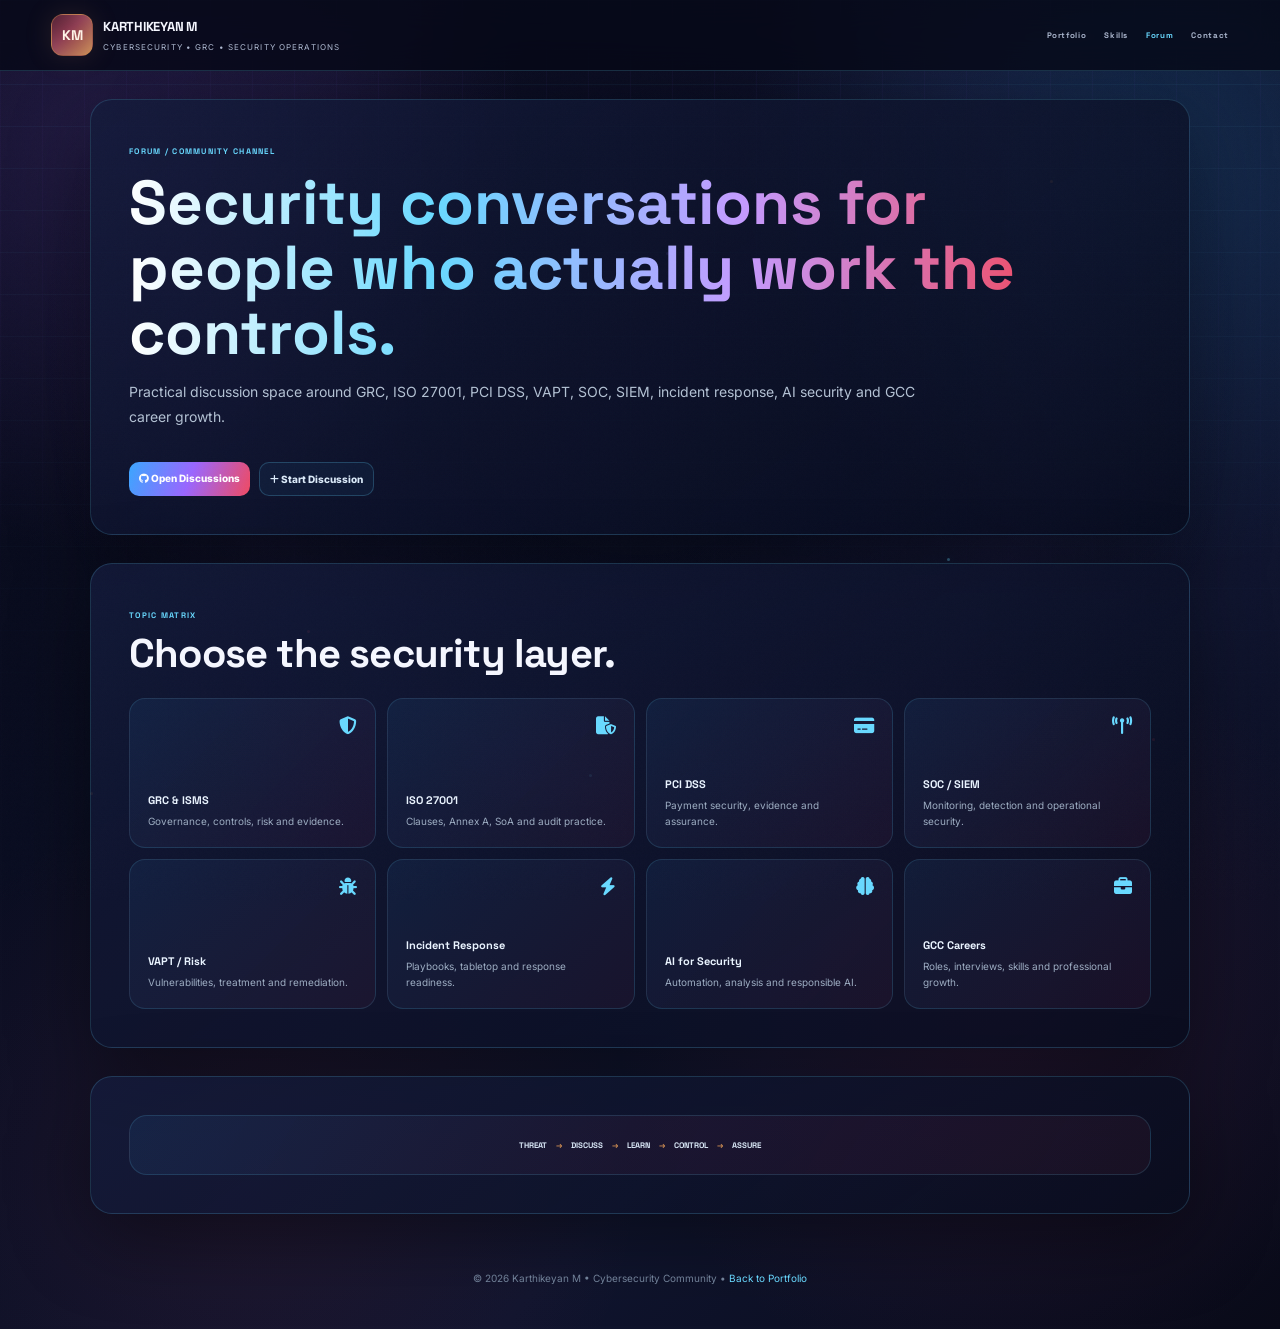
==== commit e02038d2: "Add files via upload" ====
--- a/forum.html
+++ b/forum.html
@@ -1 +1 @@
-<!doctype html><html lang="en"><head><meta charset="utf-8"><meta name="viewport" content="width=device-width,initial-scale=1"><meta name="description" content="Karthikeyan M Cybersecurity Forum — practical security discussions."><meta name="theme-color" content="#090B1D"><title>Cybersecurity Forum | Karthikeyan M</title><link rel="icon" href="assets/icons/favicon.svg" type="image/svg+xml"><link rel="preconnect" href="https://fonts.googleapis.com"><link rel="preconnect" href="https://fonts.gstatic.com" crossorigin><link href="https://fonts.googleapis.com/css2?family=Orbitron:wght@500;600;700;800&family=Space+Grotesk:wght@400;500;600;700&display=swap" rel="stylesheet"><link rel="stylesheet" href="https://cdnjs.cloudflare.com/ajax/libs/font-awesome/6.5.2/css/all.min.css" crossorigin="anonymous" referrerpolicy="no-referrer"><link rel="stylesheet" href="assets/css/style.css"></head><body><div class="v11-noise" aria-hidden="true"></div><div class="v11-grid" aria-hidden="true"></div><div class="v11-particles" aria-hidden="true"><i></i><i></i><i></i><i></i><i></i><i></i><i></i><i></i></div><header class="v11-top"><a class="v11-brand" href="index.html"><span>KM</span><b>KARTHIKEYAN M</b><small>CYBERSECURITY • GRC • SECURITY OPERATIONS</small></a><nav class="forum-nav-v11"><a href="index.html">Portfolio</a><a href="index.html#skills">Skills</a><a class="active" href="forum.html">Forum</a><a href="index.html#contact">Contact</a></nav></header><main><section class="v11-section forum-page-hero"><div class="v11-heading"><small>FORUM / COMMUNITY CHANNEL</small><h1>Security conversations for people who actually work the controls.</h1><p>Practical discussion space around GRC, ISO 27001, PCI DSS, VAPT, SOC, SIEM, incident response, AI security and GCC career growth.</p></div><div class="forum-actions-v11"><a class="v11-btn primary" href="https://github.com/Karthikmani24/Portfolio_Karthikeyan-M/discussions" target="_blank" rel="noopener"><i class="fa-brands fa-github"></i> Open Discussions</a><a class="v11-btn" href="https://github.com/Karthikmani24/Portfolio_Karthikeyan-M/discussions/new" target="_blank" rel="noopener"><i class="fa-solid fa-plus"></i> Start Discussion</a></div></section><section class="v11-section"><div class="v11-heading"><small>TOPIC MATRIX</small><h2>Choose the security layer.</h2></div><div class="forum-topic-grid"><a href="https://github.com/Karthikmani24/Portfolio_Karthikeyan-M/discussions" target="_blank" rel="noopener" class="forum-topic"><i class="fa-solid fa-shield-halved"></i><b>GRC & ISMS</b><span>Governance, controls, risk and evidence.</span></a><a href="https://github.com/Karthikmani24/Portfolio_Karthikeyan-M/discussions" target="_blank" rel="noopener" class="forum-topic"><i class="fa-solid fa-file-shield"></i><b>ISO 27001</b><span>Clauses, Annex A, SoA and audit practice.</span></a><a href="https://github.com/Karthikmani24/Portfolio_Karthikeyan-M/discussions" target="_blank" rel="noopener" class="forum-topic"><i class="fa-solid fa-credit-card"></i><b>PCI DSS</b><span>Payment security, evidence and assurance.</span></a><a href="https://github.com/Karthikmani24/Portfolio_Karthikeyan-M/discussions" target="_blank" rel="noopener" class="forum-topic"><i class="fa-solid fa-tower-broadcast"></i><b>SOC / SIEM</b><span>Monitoring, detection and operational security.</span></a><a href="https://github.com/Karthikmani24/Portfolio_Karthikeyan-M/discussions" target="_blank" rel="noopener" class="forum-topic"><i class="fa-solid fa-bug"></i><b>VAPT / Risk</b><span>Vulnerabilities, treatment and remediation.</span></a><a href="https://github.com/Karthikmani24/Portfolio_Karthikeyan-M/discussions" target="_blank" rel="noopener" class="forum-topic"><i class="fa-solid fa-bolt"></i><b>Incident Response</b><span>Playbooks, tabletop and response readiness.</span></a><a href="https://github.com/Karthikmani24/Portfolio_Karthikeyan-M/discussions" target="_blank" rel="noopener" class="forum-topic"><i class="fa-solid fa-brain"></i><b>AI for Security</b><span>Automation, analysis and responsible AI.</span></a><a href="https://github.com/Karthikmani24/Portfolio_Karthikeyan-M/discussions" target="_blank" rel="noopener" class="forum-topic"><i class="fa-solid fa-briefcase"></i><b>GCC Careers</b><span>Roles, interviews, skills and professional growth.</span></a></div></section><section class="v11-section"><div class="forum-control-dna"><span>THREAT</span><i>→</i><span>DISCUSS</span><i>→</i><span>LEARN</span><i>→</i><span>CONTROL</span><i>→</i><span>ASSURE</span></div></section></main><footer class="v11-footer">© 2026 Karthikeyan M • Cybersecurity Community • <a href="index.html">Back to Portfolio</a></footer></body></html>+<!doctype html><html lang="en"><head><meta charset="utf-8"><meta name="viewport" content="width=device-width,initial-scale=1"><meta name="description" content="Karthikeyan M Cybersecurity Forum — practical security discussions."><meta name="theme-color" content="#090B1D"><link rel="canonical" href="https://karthikmani24.github.io/Portfolio_Karthikeyan-M/forum.html"><title>Cybersecurity Forum | Karthikeyan M</title><link rel="icon" href="assets/icons/favicon.svg" type="image/svg+xml"><link rel="preconnect" href="https://fonts.googleapis.com"><link rel="preconnect" href="https://fonts.gstatic.com" crossorigin><link href="https://fonts.googleapis.com/css2?family=Inter:wght@400;500;600;700;800&family=Space+Grotesk:wght@500;600;700&display=swap" rel="stylesheet"><link rel="stylesheet" href="https://cdnjs.cloudflare.com/ajax/libs/font-awesome/6.5.2/css/all.min.css" crossorigin="anonymous" referrerpolicy="no-referrer"><link rel="stylesheet" href="assets/css/style.css"></head><body><div class="v11-noise" aria-hidden="true"></div><div class="v11-grid" aria-hidden="true"></div><div class="v11-particles" aria-hidden="true"><i></i><i></i><i></i><i></i><i></i><i></i><i></i><i></i></div><header class="v11-top"><a class="v11-brand" href="index.html"><span>KM</span><b>KARTHIKEYAN M</b><small>CYBERSECURITY • GRC • SECURITY OPERATIONS</small></a><nav class="forum-nav-v11"><a href="index.html">Portfolio</a><a href="index.html#skills">Skills</a><a class="active" href="forum.html">Forum</a><a href="index.html#contact">Contact</a></nav></header><main><section class="v11-section forum-page-hero"><div class="v11-heading"><small>FORUM / COMMUNITY CHANNEL</small><h1>Security conversations for people who actually work the controls.</h1><p>Practical discussion space around GRC, ISO 27001, PCI DSS, VAPT, SOC, SIEM, incident response, AI security and GCC career growth.</p></div><div class="forum-actions-v11"><a class="v11-btn primary" href="https://github.com/Karthikmani24/Portfolio_Karthikeyan-M/discussions" target="_blank" rel="noopener"><i class="fa-brands fa-github"></i> Open Discussions</a><a class="v11-btn" href="https://github.com/Karthikmani24/Portfolio_Karthikeyan-M/discussions/new" target="_blank" rel="noopener"><i class="fa-solid fa-plus"></i> Start Discussion</a></div></section><section class="v11-section"><div class="v11-heading"><small>TOPIC MATRIX</small><h2>Choose the security layer.</h2></div><div class="forum-topic-grid"><a href="https://github.com/Karthikmani24/Portfolio_Karthikeyan-M/discussions" target="_blank" rel="noopener" class="forum-topic"><i class="fa-solid fa-shield-halved"></i><b>GRC & ISMS</b><span>Governance, controls, risk and evidence.</span></a><a href="https://github.com/Karthikmani24/Portfolio_Karthikeyan-M/discussions" target="_blank" rel="noopener" class="forum-topic"><i class="fa-solid fa-file-shield"></i><b>ISO 27001</b><span>Clauses, Annex A, SoA and audit practice.</span></a><a href="https://github.com/Karthikmani24/Portfolio_Karthikeyan-M/discussions" target="_blank" rel="noopener" class="forum-topic"><i class="fa-solid fa-credit-card"></i><b>PCI DSS</b><span>Payment security, evidence and assurance.</span></a><a href="https://github.com/Karthikmani24/Portfolio_Karthikeyan-M/discussions" target="_blank" rel="noopener" class="forum-topic"><i class="fa-solid fa-tower-broadcast"></i><b>SOC / SIEM</b><span>Monitoring, detection and operational security.</span></a><a href="https://github.com/Karthikmani24/Portfolio_Karthikeyan-M/discussions" target="_blank" rel="noopener" class="forum-topic"><i class="fa-solid fa-bug"></i><b>VAPT / Risk</b><span>Vulnerabilities, treatment and remediation.</span></a><a href="https://github.com/Karthikmani24/Portfolio_Karthikeyan-M/discussions" target="_blank" rel="noopener" class="forum-topic"><i class="fa-solid fa-bolt"></i><b>Incident Response</b><span>Playbooks, tabletop and response readiness.</span></a><a href="https://github.com/Karthikmani24/Portfolio_Karthikeyan-M/discussions" target="_blank" rel="noopener" class="forum-topic"><i class="fa-solid fa-brain"></i><b>AI for Security</b><span>Automation, analysis and responsible AI.</span></a><a href="https://github.com/Karthikmani24/Portfolio_Karthikeyan-M/discussions" target="_blank" rel="noopener" class="forum-topic"><i class="fa-solid fa-briefcase"></i><b>GCC Careers</b><span>Roles, interviews, skills and professional growth.</span></a></div></section><section class="v11-section"><div class="forum-control-dna"><span>THREAT</span><i>→</i><span>DISCUSS</span><i>→</i><span>LEARN</span><i>→</i><span>CONTROL</span><i>→</i><span>ASSURE</span></div></section></main><footer class="v11-footer">© 2026 Karthikeyan M • Cybersecurity Community • <a href="index.html">Back to Portfolio</a></footer></body></html>
--- a/assets/css/style.css
+++ b/assets/css/style.css
@@ -1,4 +1,4 @@
-@import url('https://fonts.googleapis.com/css2?family=Orbitron:wght@500;600;700;800&family=Space+Grotesk:wght@400;500;600;700&display=swap');
+@import url('https://fonts.googleapis.com/css2?family=Inter:wght@400;500;600;700;800&family=Space+Grotesk:wght@500;600;700&display=swap');
 :root{
  --bg:#080A18;--bg2:#0D1030;--panel:rgba(15,20,46,.78);--panel2:rgba(21,27,59,.82);
  --blue:#3BA7FF;--electric:#69D9FF;--purple:#9A67FF;--burg:#76264F;--red:#F04B62;--copper:#C98A52;
@@ -12,7 +12,7 @@
  radial-gradient(circle at 78% 76%,rgba(118,38,79,.20),transparent 27%),
  radial-gradient(circle at 20% 88%,rgba(240,75,98,.08),transparent 25%),
  linear-gradient(135deg,#070917,#0C1026 45%,#10152F 70%,#090A18);
- color:var(--text);font-family:"Space Grotesk",sans-serif;overflow-x:hidden}
+ color:var(--text);font-family:Inter,system-ui,sans-serif;overflow-x:hidden}
 body:before{content:"";position:fixed;inset:0;pointer-events:none;background:radial-gradient(circle at 50% 40%,transparent 0 22%,rgba(154,103,255,.045) 50%,transparent 72%);animation:v11Breath 10s ease-in-out infinite alternate;z-index:-2}
 @keyframes v11Breath{to{transform:scale(1.08);opacity:.75}}
 .v11-noise{position:fixed;inset:0;pointer-events:none;opacity:.035;z-index:10;background-image:url("data:image/svg+xml,%3Csvg xmlns='http://www.w3.org/2000/svg' width='140' height='140'%3E%3Cfilter id='n'%3E%3CfeTurbulence baseFrequency='.9' numOctaves='3' stitchTiles='stitch'/%3E%3C/filter%3E%3Crect width='100%25' height='100%25' filter='url(%23n)' opacity='.55'/%3E%3C/svg%3E")}
@@ -22,29 +22,29 @@
 .v11-particles i:nth-child(1){left:12%;top:22%}.v11-particles i:nth-child(2){left:82%;top:20%;animation-delay:1s;background:var(--copper)}.v11-particles i:nth-child(3){left:24%;top:70%;animation-delay:2s;background:var(--red)}.v11-particles i:nth-child(4){left:74%;top:62%;animation-delay:3s}.v11-particles i:nth-child(5){left:52%;top:28%;animation-delay:4s;background:var(--purple)}.v11-particles i:nth-child(6){left:90%;top:82%;animation-delay:5s;background:var(--red)}.v11-particles i:nth-child(7){left:7%;top:88%;animation-delay:6s;background:var(--copper)}.v11-particles i:nth-child(8){left:46%;top:86%;animation-delay:7s}
 @keyframes v11Particle{0%,100%{transform:translate3d(0,0,0);opacity:.25}50%{transform:translate3d(0,-18px,0);opacity:.9}}
 .v11-top{position:sticky;top:0;z-index:30;display:flex;align-items:center;justify-content:space-between;gap:20px;padding:14px clamp(18px,4vw,64px);background:rgba(6,8,22,.78);border-bottom:1px solid var(--line);backdrop-filter:blur(16px)}
-.v11-brand{display:grid;grid-template-columns:42px 1fr;column-gap:10px;text-decoration:none;color:var(--text);align-items:center}.v11-brand span{grid-row:span 2;width:42px;height:42px;border-radius:12px;display:grid;place-items:center;font:800 14px Orbitron;background:linear-gradient(135deg,var(--purple),var(--blue),var(--burg));box-shadow:0 0 30px rgba(59,167,255,.2);animation:v11Logo 5s ease-in-out infinite}.v11-brand b{font:800 13px Orbitron;letter-spacing:.08em}.v11-brand small{font-size:8px;letter-spacing:.14em;color:var(--muted)}@keyframes v11Logo{50%{transform:rotate(2deg) translateY(-2px);box-shadow:0 0 40px rgba(154,103,255,.28)}}
+.v11-brand{display:grid;grid-template-columns:42px 1fr;column-gap:10px;text-decoration:none;color:var(--text);align-items:center}.v11-brand span{grid-row:span 2;width:42px;height:42px;border-radius:12px;display:grid;place-items:center;font:800 14px "Space Grotesk";background:linear-gradient(135deg,var(--purple),var(--blue),var(--burg));box-shadow:0 0 30px rgba(59,167,255,.2);animation:v11Logo 5s ease-in-out infinite}.v11-brand b{font:800 13px "Space Grotesk";letter-spacing:.08em}.v11-brand small{font-size:8px;letter-spacing:.14em;color:var(--muted)}@keyframes v11Logo{50%{transform:rotate(2deg) translateY(-2px);box-shadow:0 0 40px rgba(154,103,255,.28)}}
 #v11Nav{display:flex;gap:18px}#v11Nav a{color:#C9D5E8;text-decoration:none;font-size:12px;font-weight:700;position:relative}#v11Nav a:after{content:"";position:absolute;left:0;right:100%;bottom:-7px;height:2px;background:linear-gradient(90deg,var(--blue),var(--red));transition:.3s}#v11Nav a:hover:after{right:0}.v11-menu{display:none}
 .v11-shell{width:min(1200px,calc(100% - 36px));margin:42px auto 0}.v11-hero{display:grid;grid-template-columns:300px 1fr;gap:28px;align-items:stretch}
 .v11-profile-card,.v11-hero-main,.v11-section,.v11-command,.timeline-card,.skill-matrix article,.vault-card,.project-v11,.contact-v11{border:1px solid var(--line);background:linear-gradient(145deg,rgba(20,27,59,.84),rgba(8,12,29,.78));box-shadow:var(--shadow);border-radius:22px}
 .v11-profile-card{padding:26px;position:relative;overflow:hidden}.v11-profile-card:before{content:"";position:absolute;inset:0;background:linear-gradient(120deg,transparent 30%,rgba(105,217,255,.07),transparent 70%);transform:translateX(-120%);animation:v11Sweep 8s ease-in-out infinite}@keyframes v11Sweep{35%,100%{transform:translateX(120%)}}
-.v11-avatar{width:132px;height:132px;margin:0 auto 18px;border-radius:34px;display:grid;place-items:center;position:relative;background:radial-gradient(circle at 35% 25%,var(--purple),var(--burg) 50%,#090A18 78%);border:1px solid rgba(105,217,255,.35);box-shadow:0 0 55px rgba(154,103,255,.2),inset 0 0 30px rgba(255,255,255,.04);font:800 28px Orbitron}.v11-avatar i{position:absolute;inset:-10px;border:1px dashed rgba(105,217,255,.3);border-radius:42px;animation:v11Spin 12s linear infinite}@keyframes v11Spin{to{transform:rotate(360deg)}}
-.v11-status{font:800 8px Orbitron;letter-spacing:.11em;color:#91F1C1;text-align:center}.v11-status span{display:inline-block;width:7px;height:7px;border-radius:50%;background:#72E4A8;box-shadow:0 0 12px #72E4A8;margin-right:6px;animation:v11Blink 1.8s ease-in-out infinite}@keyframes v11Blink{50%{opacity:.3;transform:scale(.65)}}
-.v11-profile-card h1{text-align:center;font:800 22px Orbitron;margin:14px 0 7px}.v11-role{text-align:center;color:#B8C4D8;font-size:12px;line-height:1.6}.v11-location{font-size:10px;color:var(--muted);text-align:center}.v11-location i{color:var(--electric)}
+.v11-avatar{width:132px;height:132px;margin:0 auto 18px;border-radius:34px;display:grid;place-items:center;position:relative;background:radial-gradient(circle at 35% 25%,var(--purple),var(--burg) 50%,#090A18 78%);border:1px solid rgba(105,217,255,.35);box-shadow:0 0 55px rgba(154,103,255,.2),inset 0 0 30px rgba(255,255,255,.04);font:800 28px "Space Grotesk"}.v11-avatar i{position:absolute;inset:-10px;border:1px dashed rgba(105,217,255,.3);border-radius:42px;animation:v11Spin 12s linear infinite}@keyframes v11Spin{to{transform:rotate(360deg)}}
+.v11-status{font:800 8px "Space Grotesk";letter-spacing:.11em;color:#91F1C1;text-align:center}.v11-status span{display:inline-block;width:7px;height:7px;border-radius:50%;background:#72E4A8;box-shadow:0 0 12px #72E4A8;margin-right:6px;animation:v11Blink 1.8s ease-in-out infinite}@keyframes v11Blink{50%{opacity:.3;transform:scale(.65)}}
+.v11-profile-card h1{text-align:center;font:800 22px "Space Grotesk";margin:14px 0 7px}.v11-role{text-align:center;color:#B8C4D8;font-size:12px;line-height:1.6}.v11-location{font-size:10px;color:var(--muted);text-align:center}.v11-location i{color:var(--electric)}
 .v11-profile-actions{display:grid;grid-template-columns:1fr 1fr;gap:8px;margin:18px 0}.v11-profile-actions a,.v11-btn{border:1px solid rgba(105,217,255,.22);border-radius:10px;padding:10px;text-align:center;text-decoration:none;color:#DCEBFA;font-size:10px;font-weight:800;background:rgba(59,167,255,.06)}.v11-profile-actions a:hover,.v11-btn:hover{border-color:var(--electric);box-shadow:0 0 25px rgba(59,167,255,.12)}
-.v11-profile-tags{display:flex;flex-wrap:wrap;gap:6px}.v11-profile-tags span{font:700 7px Orbitron;color:#B7DFFF;border:1px solid rgba(154,103,255,.25);padding:5px 7px;border-radius:999px;background:rgba(118,38,79,.12)}.v11-side-note{margin-top:20px;padding-top:16px;border-top:1px solid rgba(105,217,255,.1);display:flex;gap:9px;color:var(--muted);font-size:9px}.v11-side-note i{color:var(--copper)}.v11-side-note b{color:#E8F1FF}
-.v11-hero-main{padding:38px;overflow:hidden;position:relative}.v11-kicker{display:flex;align-items:center;gap:10px;color:var(--electric);font:800 9px Orbitron;letter-spacing:.11em}.v11-kicker i{width:34px;height:1px;background:linear-gradient(90deg,var(--blue),var(--red));animation:v11Line 2s ease-in-out infinite alternate}@keyframes v11Line{to{width:70px}}
-.v11-hero-main h2{max-width:850px;font:800 clamp(32px,5vw,66px)/1.04 Orbitron;margin:26px 0 18px;letter-spacing:-.035em}.v11-hero-main h2 em{font-style:normal;background:linear-gradient(90deg,#FFF,var(--electric),#C49BFF,var(--red));-webkit-background-clip:text;background-clip:text;color:transparent}.v11-intro{max-width:760px;color:#C0CBDB;font-size:15px;line-height:1.75}
-.v11-about-grid{display:grid;grid-template-columns:repeat(3,1fr);gap:10px;margin-top:28px}.v11-about-grid article{padding:15px;border:1px solid rgba(105,217,255,.1);border-radius:14px;background:rgba(8,12,28,.4);animation:v11Card 5s ease-in-out infinite}.v11-about-grid article:nth-child(2){animation-delay:1s}.v11-about-grid article:nth-child(3){animation-delay:2s}@keyframes v11Card{50%{transform:translateY(-3px);border-color:rgba(201,138,82,.24)}}.v11-about-grid span{font:700 7px Orbitron;color:var(--copper)}.v11-about-grid b{display:block;font-size:13px;margin:7px 0}.v11-about-grid p{margin:0;color:#98A9BF;font-size:10px;line-height:1.6}
-.v11-command{margin-top:22px;padding:14px;background:linear-gradient(120deg,rgba(59,167,255,.08),rgba(118,38,79,.11));overflow:hidden;position:relative}.command-head{display:flex;justify-content:space-between;font:800 8px Orbitron;letter-spacing:.1em;color:#B9D8EA}.command-head i{color:var(--electric)}.command-head small{color:var(--copper)}
-.dna{display:flex;align-items:center;gap:7px;justify-content:center;flex-wrap:wrap;margin-top:18px}.dna-node{padding:8px 10px;border-radius:9px;border:1px solid rgba(105,217,255,.2);background:rgba(5,10,25,.72);font:800 7px Orbitron;color:#DDEBFA;position:relative;animation:v11Dna 3.5s ease-in-out infinite}.dna-node.n2{animation-delay:.5s}.dna-node.n3{animation-delay:1s}.dna-node.n4{animation-delay:1.5s}.dna-node.n5{animation-delay:2s}.dna-node.n1{border-color:rgba(240,75,98,.4)}.dna-node.n3{border-color:rgba(201,138,82,.45)}.dna-node.n5{border-color:rgba(154,103,255,.45)}@keyframes v11Dna{50%{transform:translateY(-4px);box-shadow:0 0 22px rgba(59,167,255,.12)}}.dna>b{}.dna i{width:18px;height:1px;background:linear-gradient(90deg,var(--red),var(--electric));position:relative}.dna i:after{content:"";position:absolute;width:5px;height:5px;border-radius:50%;background:var(--electric);right:0;top:-2px;box-shadow:0 0 9px var(--electric);animation:v11Flow 1.6s linear infinite}@keyframes v11Flow{from{right:100%}to{right:0}}
-.v11-section{width:min(1100px,calc(100% - 36px));margin:28px auto;padding:38px}.v11-heading small{font:800 8px Orbitron;color:var(--electric);letter-spacing:.16em}.v11-heading h2{font:800 clamp(25px,3.3vw,40px)/1.12 Orbitron;margin:10px 0 8px}.v11-heading p{color:var(--muted);font-size:11px}.v11-heading code{color:var(--copper)}
+.v11-profile-tags{display:flex;flex-wrap:wrap;gap:6px}.v11-profile-tags span{font:700 7px "Space Grotesk";color:#B7DFFF;border:1px solid rgba(154,103,255,.25);padding:5px 7px;border-radius:999px;background:rgba(118,38,79,.12)}.v11-side-note{margin-top:20px;padding-top:16px;border-top:1px solid rgba(105,217,255,.1);display:flex;gap:9px;color:var(--muted);font-size:9px}.v11-side-note i{color:var(--copper)}.v11-side-note b{color:#E8F1FF}
+.v11-hero-main{padding:38px;overflow:hidden;position:relative}.v11-kicker{display:flex;align-items:center;gap:10px;color:var(--electric);font:800 9px "Space Grotesk";letter-spacing:.11em}.v11-kicker i{width:34px;height:1px;background:linear-gradient(90deg,var(--blue),var(--red));animation:v11Line 2s ease-in-out infinite alternate}@keyframes v11Line{to{width:70px}}
+.v11-hero-main h2{max-width:850px;font:800 clamp(32px,5vw,66px)/1.04 "Space Grotesk";margin:26px 0 18px;letter-spacing:-.035em}.v11-hero-main h2 em{font-style:normal;background:linear-gradient(90deg,#FFF,var(--electric),#C49BFF,var(--red));-webkit-background-clip:text;background-clip:text;color:transparent}.v11-intro{max-width:760px;color:#C0CBDB;font-size:15px;line-height:1.75}
+.v11-about-grid{display:grid;grid-template-columns:repeat(3,1fr);gap:10px;margin-top:28px}.v11-about-grid article{padding:15px;border:1px solid rgba(105,217,255,.1);border-radius:14px;background:rgba(8,12,28,.4);animation:v11Card 5s ease-in-out infinite}.v11-about-grid article:nth-child(2){animation-delay:1s}.v11-about-grid article:nth-child(3){animation-delay:2s}@keyframes v11Card{50%{transform:translateY(-3px);border-color:rgba(201,138,82,.24)}}.v11-about-grid span{font:700 7px "Space Grotesk";color:var(--copper)}.v11-about-grid b{display:block;font-size:13px;margin:7px 0}.v11-about-grid p{margin:0;color:#98A9BF;font-size:10px;line-height:1.6}
+.v11-command{margin-top:22px;padding:14px;background:linear-gradient(120deg,rgba(59,167,255,.08),rgba(118,38,79,.11));overflow:hidden;position:relative}.command-head{display:flex;justify-content:space-between;font:800 8px "Space Grotesk";letter-spacing:.1em;color:#B9D8EA}.command-head i{color:var(--electric)}.command-head small{color:var(--copper)}
+.dna{display:flex;align-items:center;gap:7px;justify-content:center;flex-wrap:wrap;margin-top:18px}.dna-node{padding:8px 10px;border-radius:9px;border:1px solid rgba(105,217,255,.2);background:rgba(5,10,25,.72);font:800 7px "Space Grotesk";color:#DDEBFA;position:relative;animation:v11Dna 3.5s ease-in-out infinite}.dna-node.n2{animation-delay:.5s}.dna-node.n3{animation-delay:1s}.dna-node.n4{animation-delay:1.5s}.dna-node.n5{animation-delay:2s}.dna-node.n1{border-color:rgba(240,75,98,.4)}.dna-node.n3{border-color:rgba(201,138,82,.45)}.dna-node.n5{border-color:rgba(154,103,255,.45)}@keyframes v11Dna{50%{transform:translateY(-4px);box-shadow:0 0 22px rgba(59,167,255,.12)}}.dna>b{}.dna i{width:18px;height:1px;background:linear-gradient(90deg,var(--red),var(--electric));position:relative}.dna i:after{content:"";position:absolute;width:5px;height:5px;border-radius:50%;background:var(--electric);right:0;top:-2px;box-shadow:0 0 9px var(--electric);animation:v11Flow 1.6s linear infinite}@keyframes v11Flow{from{right:100%}to{right:0}}
+.v11-section{width:min(1100px,calc(100% - 36px));margin:28px auto;padding:38px}.v11-heading small{font:800 8px "Space Grotesk";color:var(--electric);letter-spacing:.16em}.v11-heading h2{font:800 clamp(25px,3.3vw,40px)/1.12 "Space Grotesk";margin:10px 0 8px}.v11-heading p{color:var(--muted);font-size:11px}.v11-heading code{color:var(--copper)}
 .about-copy{max-width:850px;color:#BAC7D8;font-size:14px;line-height:1.9}.about-copy p{margin:0 0 15px}
-.resume-grid{display:grid;grid-template-columns:1fr 1fr;gap:18px;margin-top:22px}.resume-column h3{font:800 12px Orbitron;color:#DCEBFA}.resume-column h3 i{color:var(--copper);margin-right:7px}.timeline-card{padding:19px;margin-top:12px;border-radius:16px;animation:v11Card 6s ease-in-out infinite}.timeline-card:nth-child(3){animation-delay:1.4s}.timeline-card span,.project-v11>span,.vault-card>span{font:800 7px Orbitron;color:var(--electric);letter-spacing:.1em}.timeline-card h4{font:700 17px Space Grotesk;margin:8px 0}.timeline-card p{color:#A9B8CB;font-size:11px;line-height:1.7}.timeline-card b{font:800 7px Orbitron;color:var(--copper);letter-spacing:.08em}.resume-actions{margin-top:20px}
+.resume-grid{display:grid;grid-template-columns:1fr 1fr;gap:18px;margin-top:22px}.resume-column h3{font:800 12px "Space Grotesk";color:#DCEBFA}.resume-column h3 i{color:var(--copper);margin-right:7px}.timeline-card{padding:19px;margin-top:12px;border-radius:16px;animation:v11Card 6s ease-in-out infinite}.timeline-card:nth-child(3){animation-delay:1.4s}.timeline-card span,.project-v11>span,.vault-card>span{font:800 7px "Space Grotesk";color:var(--electric);letter-spacing:.1em}.timeline-card h4{font:700 17px Space Grotesk;margin:8px 0}.timeline-card p{color:#A9B8CB;font-size:11px;line-height:1.7}.timeline-card b{font:800 7px "Space Grotesk";color:var(--copper);letter-spacing:.08em}.resume-actions{margin-top:20px}
 .v11-btn.primary{background:linear-gradient(110deg,var(--blue),var(--purple),var(--red));border:none;color:white}
-.skill-matrix{display:grid;grid-template-columns:repeat(3,1fr);gap:12px;margin-top:22px}.skill-matrix article{padding:20px;border-radius:17px;position:relative;overflow:hidden}.skill-matrix article:after{content:"";position:absolute;left:-100%;top:0;width:55%;height:1px;background:linear-gradient(90deg,transparent,var(--electric),transparent);animation:v11Scan 7s linear infinite}.skill-matrix article:nth-child(2):after{animation-delay:1s}.skill-matrix article:nth-child(3):after{animation-delay:2s}.skill-matrix article:nth-child(4):after{animation-delay:3s}.skill-matrix article:nth-child(5):after{animation-delay:4s}.skill-matrix article:nth-child(6):after{animation-delay:5s}@keyframes v11Scan{to{left:150%}}.skill-matrix i{font-size:18px;color:var(--blue)}.skill-matrix span{display:block;font:800 7px Orbitron;color:var(--electric);margin-top:13px}.skill-matrix b{display:block;margin-top:6px;font-size:18px}.skill-matrix p{color:#99A9BE;font-size:10px;line-height:1.6}
-.vault-grid{display:grid;grid-template-columns:repeat(3,1fr);gap:13px;margin-top:22px}.vault-card{padding:19px;border-radius:17px;position:relative;overflow:hidden;transition:transform .3s,border-color .3s}.vault-card:hover{transform:translateY(-5px);border-color:rgba(105,217,255,.4)}.vault-card:before{content:"";position:absolute;inset:0;background:linear-gradient(110deg,transparent 35%,rgba(105,217,255,.08),transparent 65%);transform:translateX(-120%);animation:v11Sweep 7s ease-in-out infinite}.vault-icon{width:46px;height:46px;border-radius:13px;display:grid;place-items:center;background:linear-gradient(135deg,rgba(59,167,255,.2),rgba(118,38,79,.28));color:var(--electric);font-size:17px;margin-bottom:13px}.vault-card h3{font-size:15px;line-height:1.35;margin:7px 0}.vault-card small{color:#9EADC1;font-size:10px}.view-cert,.project-cert-link{margin-top:14px;width:100%;padding:9px;border-radius:9px;border:1px solid rgba(105,217,255,.22);background:rgba(59,167,255,.06);color:#DCEBFA;font:800 7px Orbitron;cursor:pointer}.view-cert:hover,.project-cert-link:hover{border-color:var(--copper);box-shadow:0 0 22px rgba(201,138,82,.12)}
-.project-grid{display:grid;grid-template-columns:1fr 1fr;gap:15px;margin-top:22px}.project-v11{padding:22px;border-radius:18px;overflow:hidden;position:relative}.project-v11:nth-child(1){background:linear-gradient(135deg,rgba(59,167,255,.11),rgba(118,38,79,.11))}.project-v11:nth-child(2){background:linear-gradient(135deg,rgba(105,217,255,.09),rgba(240,75,98,.08))}.project-v11:nth-child(3){background:linear-gradient(135deg,rgba(154,103,255,.1),rgba(201,138,82,.08))}.project-v11:nth-child(4){background:linear-gradient(135deg,rgba(118,38,79,.13),rgba(59,167,255,.08))}.project-v11 h3{font-size:20px;margin:9px 0}.project-v11 p{color:#A6B5C8;font-size:11px;line-height:1.7}.project-chain{display:flex;flex-wrap:wrap;align-items:center;gap:6px;margin-top:15px}.project-chain i{font:800 6px Orbitron;font-style:normal;color:#DDEBFA;padding:6px 7px;border-radius:7px;background:rgba(5,10,25,.7);border:1px solid rgba(105,217,255,.14)}.project-chain b{font-size:10px;color:var(--copper)}.contact-v11{padding:25px;display:flex;justify-content:space-between;align-items:center;gap:18px}.contact-v11 p{margin:0;color:#B4C1D2;line-height:1.7;font-size:12px}.contact-actions{display:flex;gap:8px;flex-wrap:wrap}
-.v11-modal{position:fixed;inset:0;background:rgba(2,4,14,.88);backdrop-filter:blur(12px);z-index:100;display:none;align-items:center;justify-content:center;padding:20px}.v11-modal.open{display:flex;animation:v11Modal .25s ease}@keyframes v11Modal{from{opacity:0}to{opacity:1}}.modal-close{position:absolute;right:24px;top:20px;width:40px;height:40px;border-radius:50%;border:1px solid rgba(105,217,255,.3);background:#10162E;color:white;cursor:pointer}.modal-shell{width:min(1000px,95vw);height:min(86vh,800px);background:#0B1024;border:1px solid rgba(105,217,255,.22);border-radius:18px;overflow:hidden;box-shadow:0 30px 100px rgba(0,0,0,.55)}.modal-head{height:48px;display:flex;align-items:center;justify-content:space-between;padding:0 15px;border-bottom:1px solid rgba(105,217,255,.12);font:800 8px Orbitron;color:var(--electric)}.modal-head small{color:#8293AA;max-width:55%;overflow:hidden;text-overflow:ellipsis;white-space:nowrap}.modal-shell iframe,.modal-shell img{width:100%;height:calc(100% - 48px);border:0;object-fit:contain;background:#0B1024}
+.skill-matrix{display:grid;grid-template-columns:repeat(3,1fr);gap:12px;margin-top:22px}.skill-matrix article{padding:20px;border-radius:17px;position:relative;overflow:hidden}.skill-matrix article:after{content:"";position:absolute;left:-100%;top:0;width:55%;height:1px;background:linear-gradient(90deg,transparent,var(--electric),transparent);animation:v11Scan 7s linear infinite}.skill-matrix article:nth-child(2):after{animation-delay:1s}.skill-matrix article:nth-child(3):after{animation-delay:2s}.skill-matrix article:nth-child(4):after{animation-delay:3s}.skill-matrix article:nth-child(5):after{animation-delay:4s}.skill-matrix article:nth-child(6):after{animation-delay:5s}@keyframes v11Scan{to{left:150%}}.skill-matrix i{font-size:18px;color:var(--blue)}.skill-matrix span{display:block;font:800 7px "Space Grotesk";color:var(--electric);margin-top:13px}.skill-matrix b{display:block;margin-top:6px;font-size:18px}.skill-matrix p{color:#99A9BE;font-size:10px;line-height:1.6}
+.vault-grid{display:grid;grid-template-columns:repeat(3,1fr);gap:13px;margin-top:22px}.vault-card{padding:19px;border-radius:17px;position:relative;overflow:hidden;transition:transform .3s,border-color .3s}.vault-card:hover{transform:translateY(-5px);border-color:rgba(105,217,255,.4)}.vault-card:before{content:"";position:absolute;inset:0;background:linear-gradient(110deg,transparent 35%,rgba(105,217,255,.08),transparent 65%);transform:translateX(-120%);animation:v11Sweep 7s ease-in-out infinite}.vault-icon{width:46px;height:46px;border-radius:13px;display:grid;place-items:center;background:linear-gradient(135deg,rgba(59,167,255,.2),rgba(118,38,79,.28));color:var(--electric);font-size:17px;margin-bottom:13px}.vault-card h3{font-size:15px;line-height:1.35;margin:7px 0}.vault-card small{color:#9EADC1;font-size:10px}.view-cert,.project-cert-link{margin-top:14px;width:100%;padding:9px;border-radius:9px;border:1px solid rgba(105,217,255,.22);background:rgba(59,167,255,.06);color:#DCEBFA;font:800 7px "Space Grotesk";cursor:pointer}.view-cert:hover,.project-cert-link:hover{border-color:var(--copper);box-shadow:0 0 22px rgba(201,138,82,.12)}
+.project-grid{display:grid;grid-template-columns:1fr 1fr;gap:15px;margin-top:22px}.project-v11{padding:22px;border-radius:18px;overflow:hidden;position:relative}.project-v11:nth-child(1){background:linear-gradient(135deg,rgba(59,167,255,.11),rgba(118,38,79,.11))}.project-v11:nth-child(2){background:linear-gradient(135deg,rgba(105,217,255,.09),rgba(240,75,98,.08))}.project-v11:nth-child(3){background:linear-gradient(135deg,rgba(154,103,255,.1),rgba(201,138,82,.08))}.project-v11:nth-child(4){background:linear-gradient(135deg,rgba(118,38,79,.13),rgba(59,167,255,.08))}.project-v11 h3{font-size:20px;margin:9px 0}.project-v11 p{color:#A6B5C8;font-size:11px;line-height:1.7}.project-chain{display:flex;flex-wrap:wrap;align-items:center;gap:6px;margin-top:15px}.project-chain i{font:800 6px "Space Grotesk";font-style:normal;color:#DDEBFA;padding:6px 7px;border-radius:7px;background:rgba(5,10,25,.7);border:1px solid rgba(105,217,255,.14)}.project-chain b{font-size:10px;color:var(--copper)}.contact-v11{padding:25px;display:flex;justify-content:space-between;align-items:center;gap:18px}.contact-v11 p{margin:0;color:#B4C1D2;line-height:1.7;font-size:12px}.contact-actions{display:flex;gap:8px;flex-wrap:wrap}
+.v11-modal{position:fixed;inset:0;background:rgba(2,4,14,.88);backdrop-filter:blur(12px);z-index:100;display:none;align-items:center;justify-content:center;padding:20px}.v11-modal.open{display:flex;animation:v11Modal .25s ease}@keyframes v11Modal{from{opacity:0}to{opacity:1}}.modal-close{position:absolute;right:24px;top:20px;width:40px;height:40px;border-radius:50%;border:1px solid rgba(105,217,255,.3);background:#10162E;color:white;cursor:pointer}.modal-shell{width:min(1000px,95vw);height:min(86vh,800px);background:#0B1024;border:1px solid rgba(105,217,255,.22);border-radius:18px;overflow:hidden;box-shadow:0 30px 100px rgba(0,0,0,.55)}.modal-head{height:48px;display:flex;align-items:center;justify-content:space-between;padding:0 15px;border-bottom:1px solid rgba(105,217,255,.12);font:800 8px "Space Grotesk";color:var(--electric)}.modal-head small{color:#8293AA;max-width:55%;overflow:hidden;text-overflow:ellipsis;white-space:nowrap}.modal-shell iframe,.modal-shell img{width:100%;height:calc(100% - 48px);border:0;object-fit:contain;background:#0B1024}
 @media(max-width:900px){.v11-hero{grid-template-columns:1fr}.v11-profile-card{max-width:520px;margin:auto;width:100%}.skill-matrix{grid-template-columns:repeat(2,1fr)}.vault-grid{grid-template-columns:repeat(2,1fr)}}
 @media(max-width:700px){.v11-top{padding:11px 15px}.v11-brand b{font-size:10px}.v11-brand small{font-size:6px}.v11-menu{display:block;background:none;border:1px solid var(--line);color:white;border-radius:8px;padding:8px}.v11-top nav{position:absolute;left:12px;right:12px;top:70px;display:none;flex-direction:column;padding:12px;border:1px solid var(--line);border-radius:14px;background:#0B1024;box-shadow:var(--shadow)}.v11-top nav.open{display:flex}.v11-shell,.v11-section{width:min(100% - 20px,1100px)}.v11-hero-main,.v11-section{padding:24px}.v11-hero-main h2{font-size:31px}.v11-about-grid{grid-template-columns:1fr}.resume-grid,.project-grid{grid-template-columns:1fr}.skill-matrix,.vault-grid{grid-template-columns:1fr}.contact-v11{display:block}.contact-actions{margin-top:15px}.v11-profile-card{padding:22px}.dna{gap:5px}.dna i{width:10px}.dna-node{padding:7px 6px;font-size:6px}.v11-grid{background-size:30px 30px}}
 @media(max-width:420px){.v11-brand small{display:none}.v11-hero-main h2{font-size:27px}.v11-heading h2{font-size:24px}.v11-section{padding:20px}.v11-profile-actions{grid-template-columns:1fr}.project-chain b{display:none}.project-chain{gap:5px}.dna-node{font-size:5.5px}}
@@ -53,21 +53,47 @@
 
 /* V11 update: interactive skill tabs, hidden contact reveal and forum teaser */
 .skill-tabs{display:grid;grid-template-columns:repeat(6,1fr);gap:8px;margin-top:22px}
-.skill-tab{min-height:74px;border:1px solid rgba(105,217,255,.14);border-radius:14px;background:rgba(8,12,28,.55);color:#B8C7DA;cursor:pointer;padding:12px 8px;font:700 8px Orbitron;transition:transform .25s,border-color .25s,background .25s,box-shadow .25s}
+.skill-tab{min-height:74px;border:1px solid rgba(105,217,255,.14);border-radius:14px;background:rgba(8,12,28,.55);color:#B8C7DA;cursor:pointer;padding:12px 8px;font:700 8px "Space Grotesk";transition:transform .25s,border-color .25s,background .25s,box-shadow .25s}
 .skill-tab i{display:block;font-size:18px;color:var(--blue);margin-bottom:8px}.skill-tab span{display:block}.skill-tab:hover{transform:translateY(-3px);border-color:rgba(105,217,255,.35)}
 .skill-tab.active{background:linear-gradient(135deg,rgba(59,167,255,.14),rgba(154,103,255,.12),rgba(240,75,98,.08));border-color:rgba(105,217,255,.48);box-shadow:0 0 28px rgba(59,167,255,.09);color:#F7FAFF}.skill-tab.active i{color:var(--electric)}
 .skill-panel-wrap{margin-top:12px}.skill-panel{min-height:190px;padding:24px;border-radius:18px;display:grid;grid-template-columns:62px 1fr;gap:18px;align-items:start;background:linear-gradient(135deg,rgba(59,167,255,.08),rgba(118,38,79,.10),rgba(154,103,255,.06));border:1px solid rgba(105,217,255,.16);position:relative;overflow:hidden}.skill-panel[hidden]{display:none}
-.skill-panel:before{content:"";position:absolute;left:-20%;top:0;width:40%;height:1px;background:linear-gradient(90deg,transparent,var(--red),var(--electric),transparent);animation:v11SkillScan 4.5s linear infinite}.skill-panel-icon{width:58px;height:58px;border-radius:16px;display:grid;place-items:center;background:linear-gradient(135deg,rgba(59,167,255,.18),rgba(154,103,255,.18));border:1px solid rgba(105,217,255,.18);color:var(--electric);font-size:21px;box-shadow:0 0 28px rgba(59,167,255,.08)}.skill-panel small{font:800 7px Orbitron;color:var(--copper);letter-spacing:.12em}.skill-panel h3{font:800 25px Orbitron;margin:6px 0 8px}.skill-panel p{max-width:780px;color:#AAB9CB;font-size:12px;line-height:1.75;margin:0}.skill-pills{display:flex;flex-wrap:wrap;gap:6px;margin-top:14px}.skill-pills b{font:800 7px Orbitron;color:#DCEBFA;padding:7px 8px;border:1px solid rgba(105,217,255,.14);border-radius:8px;background:rgba(5,10,25,.55)}
+.skill-panel:before{content:"";position:absolute;left:-20%;top:0;width:40%;height:1px;background:linear-gradient(90deg,transparent,var(--red),var(--electric),transparent);animation:v11SkillScan 4.5s linear infinite}.skill-panel-icon{width:58px;height:58px;border-radius:16px;display:grid;place-items:center;background:linear-gradient(135deg,rgba(59,167,255,.18),rgba(154,103,255,.18));border:1px solid rgba(105,217,255,.18);color:var(--electric);font-size:21px;box-shadow:0 0 28px rgba(59,167,255,.08)}.skill-panel small{font:800 7px "Space Grotesk";color:var(--copper);letter-spacing:.12em}.skill-panel h3{font:800 25px "Space Grotesk";margin:6px 0 8px}.skill-panel p{max-width:780px;color:#AAB9CB;font-size:12px;line-height:1.75;margin:0}.skill-pills{display:flex;flex-wrap:wrap;gap:6px;margin-top:14px}.skill-pills b{font:800 7px "Space Grotesk";color:#DCEBFA;padding:7px 8px;border:1px solid rgba(105,217,255,.14);border-radius:8px;background:rgba(5,10,25,.55)}
 @keyframes v11SkillScan{to{left:110%}}
-.contact-reveal{font:800 7px Orbitron}.contact-reveal-status{min-height:30px;margin-top:10px;color:var(--electric);font:700 10px Space Grotesk}.contact-reveal-status a{color:inherit;text-decoration:none;border-bottom:1px dashed rgba(105,217,255,.4)}
-.forum-teaser-card{display:flex;justify-content:space-between;align-items:center;gap:22px;padding:25px;border-radius:18px;background:linear-gradient(135deg,rgba(59,167,255,.08),rgba(118,38,79,.13),rgba(240,75,98,.06));border:1px solid rgba(105,217,255,.16);position:relative;overflow:hidden}.forum-teaser-card:after{content:"";position:absolute;inset:0;pointer-events:none;background:linear-gradient(105deg,transparent 35%,rgba(105,217,255,.07),transparent 65%);transform:translateX(-110%);animation:v11ForumSweep 6s ease-in-out infinite}.forum-teaser-card>div:first-child{position:relative;z-index:1}.forum-teaser-card>div:first-child>span{font:800 7px Orbitron;color:var(--electric);letter-spacing:.12em}.forum-teaser-card h3{font-size:19px;margin:8px 0}.forum-teaser-card p{color:#AAB9CB;font-size:11px;line-height:1.7;max-width:700px;margin:0}.forum-teaser-card .contact-actions{position:relative;z-index:1}.forum-teaser .v11-btn{white-space:nowrap}
+.contact-reveal{font:800 7px "Space Grotesk"}.contact-reveal-status{min-height:30px;margin-top:10px;color:var(--electric);font:700 10px Space Grotesk}.contact-reveal-status a{color:inherit;text-decoration:none;border-bottom:1px dashed rgba(105,217,255,.4)}
+.forum-teaser-card{display:flex;justify-content:space-between;align-items:center;gap:22px;padding:25px;border-radius:18px;background:linear-gradient(135deg,rgba(59,167,255,.08),rgba(118,38,79,.13),rgba(240,75,98,.06));border:1px solid rgba(105,217,255,.16);position:relative;overflow:hidden}.forum-teaser-card:after{content:"";position:absolute;inset:0;pointer-events:none;background:linear-gradient(105deg,transparent 35%,rgba(105,217,255,.07),transparent 65%);transform:translateX(-110%);animation:v11ForumSweep 6s ease-in-out infinite}.forum-teaser-card>div:first-child{position:relative;z-index:1}.forum-teaser-card>div:first-child>span{font:800 7px "Space Grotesk";color:var(--electric);letter-spacing:.12em}.forum-teaser-card h3{font-size:19px;margin:8px 0}.forum-teaser-card p{color:#AAB9CB;font-size:11px;line-height:1.7;max-width:700px;margin:0}.forum-teaser-card .contact-actions{position:relative;z-index:1}.forum-teaser .v11-btn{white-space:nowrap}
 @keyframes v11ForumSweep{to{transform:translateX(110%)}}
 @media(max-width:900px){.skill-tabs{grid-template-columns:repeat(3,1fr)}.forum-teaser-card{display:block}.forum-teaser-card .contact-actions{margin-top:16px}}
 @media(max-width:700px){.skill-tabs{grid-template-columns:repeat(2,1fr)}.skill-panel{grid-template-columns:1fr;min-height:0}.skill-panel-icon{width:50px;height:50px}.skill-panel h3{font-size:21px}.forum-teaser-card{padding:20px}}
 @media(max-width:420px){.skill-tabs{grid-template-columns:1fr 1fr}.skill-tab{min-height:68px;font-size:7px}}
 @media(prefers-reduced-motion:reduce){.skill-panel:before,.forum-teaser-card:after{animation:none!important}}
 
-.forum-nav-v11{display:flex;gap:18px;align-items:center}.forum-nav-v11 a{color:#AEB9D0;text-decoration:none;font:700 8px Orbitron;letter-spacing:.08em}.forum-nav-v11 a:hover,.forum-nav-v11 a.active{color:var(--electric)}
-.forum-page-hero{min-height:46vh;display:flex;flex-direction:column;justify-content:center}.forum-page-hero h1{font:800 clamp(32px,5vw,62px)/1.05 Orbitron;max-width:920px;margin:12px 0;background:linear-gradient(90deg,#fff,var(--electric),#C49BFF,var(--red));-webkit-background-clip:text;background-clip:text;color:transparent}.forum-page-hero p{max-width:820px;color:#B4C2D4;font-size:14px;line-height:1.8}.forum-actions-v11{display:flex;gap:9px;flex-wrap:wrap;margin-top:18px}.forum-topic-grid{display:grid;grid-template-columns:repeat(4,1fr);gap:11px;margin-top:22px}.forum-topic{min-height:150px;padding:18px;border-radius:16px;color:#fff;text-decoration:none;background:linear-gradient(135deg,rgba(59,167,255,.08),rgba(118,38,79,.12));border:1px solid rgba(105,217,255,.14);display:flex;flex-direction:column;justify-content:flex-end;position:relative;overflow:hidden;transition:transform .25s,border-color .25s}.forum-topic:hover{transform:translateY(-5px);border-color:rgba(105,217,255,.38)}.forum-topic i{position:absolute;top:18px;right:18px;color:var(--electric);font-size:18px}.forum-topic b{font:800 11px Orbitron;color:#EAF4FF}.forum-topic span{color:#9DADC2;font-size:10px;line-height:1.55;margin-top:7px}.forum-control-dna{display:flex;justify-content:center;align-items:center;flex-wrap:wrap;gap:9px;padding:24px;border-radius:18px;background:linear-gradient(120deg,rgba(59,167,255,.08),rgba(118,38,79,.12),rgba(240,75,98,.06));border:1px solid rgba(105,217,255,.15);font:800 8px Orbitron;color:#DCEBFA}.forum-control-dna i{font-style:normal;color:var(--copper)}.v11-footer{text-align:center;padding:30px 20px 45px;color:#718198;font-size:10px}.v11-footer a{color:var(--electric);text-decoration:none}
+.forum-nav-v11{display:flex;gap:18px;align-items:center}.forum-nav-v11 a{color:#AEB9D0;text-decoration:none;font:700 8px "Space Grotesk";letter-spacing:.08em}.forum-nav-v11 a:hover,.forum-nav-v11 a.active{color:var(--electric)}
+.forum-page-hero{min-height:46vh;display:flex;flex-direction:column;justify-content:center}.forum-page-hero h1{font:800 clamp(32px,5vw,62px)/1.05 "Space Grotesk";max-width:920px;margin:12px 0;background:linear-gradient(90deg,#fff,var(--electric),#C49BFF,var(--red));-webkit-background-clip:text;background-clip:text;color:transparent}.forum-page-hero p{max-width:820px;color:#B4C2D4;font-size:14px;line-height:1.8}.forum-actions-v11{display:flex;gap:9px;flex-wrap:wrap;margin-top:18px}.forum-topic-grid{display:grid;grid-template-columns:repeat(4,1fr);gap:11px;margin-top:22px}.forum-topic{min-height:150px;padding:18px;border-radius:16px;color:#fff;text-decoration:none;background:linear-gradient(135deg,rgba(59,167,255,.08),rgba(118,38,79,.12));border:1px solid rgba(105,217,255,.14);display:flex;flex-direction:column;justify-content:flex-end;position:relative;overflow:hidden;transition:transform .25s,border-color .25s}.forum-topic:hover{transform:translateY(-5px);border-color:rgba(105,217,255,.38)}.forum-topic i{position:absolute;top:18px;right:18px;color:var(--electric);font-size:18px}.forum-topic b{font:800 11px "Space Grotesk";color:#EAF4FF}.forum-topic span{color:#9DADC2;font-size:10px;line-height:1.55;margin-top:7px}.forum-control-dna{display:flex;justify-content:center;align-items:center;flex-wrap:wrap;gap:9px;padding:24px;border-radius:18px;background:linear-gradient(120deg,rgba(59,167,255,.08),rgba(118,38,79,.12),rgba(240,75,98,.06));border:1px solid rgba(105,217,255,.15);font:800 8px "Space Grotesk";color:#DCEBFA}.forum-control-dna i{font-style:normal;color:var(--copper)}.v11-footer{text-align:center;padding:30px 20px 45px;color:#718198;font-size:10px}.v11-footer a{color:var(--electric);text-decoration:none}
 @media(max-width:900px){.forum-topic-grid{grid-template-columns:repeat(2,1fr)}}
 @media(max-width:700px){.forum-nav-v11{gap:9px}.forum-nav-v11 a{font-size:7px}.forum-nav-v11 a:nth-child(2){display:none}.forum-page-hero{min-height:auto}.forum-topic-grid{grid-template-columns:1fr}.forum-control-dna{gap:6px;font-size:7px}}
+
+
+/* V11.1 — true tabbed portfolio: one visible page at a time */
+.page-panel{display:none}
+.page-panel.page-active{display:block;animation:v11PageIn .38s ease both}
+@keyframes v11PageIn{from{opacity:0;transform:translateY(10px)}to{opacity:1;transform:none}}
+#top>.page-panel.page-active{min-height:calc(100vh - 74px)}
+#top>.page-panel.page-active>.v11-section{margin-top:32px}
+#top>.page-panel.page-active:first-child>.v11-section{margin-top:32px}
+#v11Nav a.active{color:#F4D6C5}
+#v11Nav a.active:after{right:0;background:linear-gradient(90deg,var(--copper),var(--red),var(--blue))}
+.v11-brand span{background:linear-gradient(135deg,#4B162B 0%,#8E3D52 42%,#C98A52 100%);color:#FFF4E8;border:1px solid rgba(201,138,82,.48);box-shadow:0 0 28px rgba(201,138,82,.16),inset 0 0 16px rgba(255,255,255,.08)}
+.v11-avatar{background:radial-gradient(circle at 35% 25%,#A65C76,#4B162B 52%,#0A0912 82%);border-color:rgba(201,138,82,.42);box-shadow:0 0 55px rgba(201,138,82,.14),inset 0 0 30px rgba(255,255,255,.04)}
+.v11-avatar i{border-color:rgba(201,138,82,.32)}
+.v11-brand b,.v11-profile-card h1,.v11-hero-main h2,.v11-heading h2,.timeline-card h4,.vault-card h3,.project-v11 h3,.skill-panel h3,.recruiter-v11-head h3,.contact-v11 h2{font-family:"Space Grotesk",Inter,sans-serif}
+.v11-brand b,.v11-heading h2,.timeline-card h4,.vault-card h3,.project-v11 h3{letter-spacing:-.02em}
+.recruiter-v11-panel{position:relative;margin-top:18px;padding:22px;border-radius:24px;overflow:hidden;background:linear-gradient(145deg,rgba(255,255,255,.055),rgba(118,38,79,.10),rgba(59,167,255,.055));border:1px solid rgba(105,217,255,.16);box-shadow:var(--shadow)}
+.recruiter-v11-panel:before{content:"";position:absolute;inset:-50%;background:conic-gradient(from 0deg,transparent 0 72%,rgba(201,138,82,.09) 74%,transparent 78%);animation:v11RecruiterSweep 12s linear infinite;pointer-events:none}
+.recruiter-v11-head,.recruiter-tabs-v11,.recruiter-preview-v11{position:relative;z-index:1}
+.recruiter-v11-head{display:flex;justify-content:space-between;align-items:center;gap:14px;margin-bottom:15px}.recruiter-v11-head>div:first-child>span{font:800 8px "Space Grotesk";letter-spacing:.14em;color:var(--electric)}.recruiter-v11-head h3{margin:5px 0 0;font-size:21px}.recruiter-live{display:flex;align-items:center;gap:7px;padding:8px 11px;border:1px solid rgba(105,217,255,.14);border-radius:999px;background:rgba(8,12,28,.45);font:800 8px "Space Grotesk";color:#B7DFFF}.recruiter-live i{width:7px;height:7px;border-radius:50%;background:#72E4A8;box-shadow:0 0 10px #72E4A8;animation:v11Live 1.8s infinite}
+.recruiter-tabs-v11{display:grid;grid-template-columns:repeat(4,1fr);gap:10px}.recruiter-tab-v11{display:grid;grid-template-columns:44px 1fr;grid-template-rows:auto auto;column-gap:10px;align-items:center;min-height:70px;padding:12px;border:1px solid rgba(105,217,255,.12);border-radius:16px;text-decoration:none;background:rgba(8,12,28,.42);transition:.28s}.recruiter-tab-v11:hover{transform:translateY(-5px);border-color:rgba(201,138,82,.45);box-shadow:0 16px 34px rgba(201,138,82,.08);background:rgba(118,38,79,.13)}.recruiter-tab-v11 span{grid-row:1/3;width:44px;height:44px;display:grid;place-items:center;border-radius:13px;background:linear-gradient(135deg,#4B162B,#8E3D52 52%,#C98A52);color:#FFF3E8;font:800 12px "Space Grotesk";box-shadow:0 7px 16px rgba(0,0,0,.2)}.recruiter-tab-v11 b{font-size:11px;color:#EDF5FF}.recruiter-tab-v11 small{font-size:8px;color:#9DADC2}.recruiter-preview-v11{display:flex;align-items:center;gap:13px;margin-top:14px;padding:15px;border:1px solid rgba(105,217,255,.12);border-radius:17px;background:rgba(8,12,28,.42)}.recruiter-preview-v11 .preview-pulse{width:9px;height:9px;flex:0 0 9px;border-radius:50%;background:var(--copper);box-shadow:0 0 0 0 rgba(201,138,82,.35);animation:v11Live 1.8s infinite}.recruiter-preview-v11>div{flex:1}.recruiter-preview-v11 small{font:800 7px "Space Grotesk";letter-spacing:.12em;color:var(--electric)}.recruiter-preview-v11 h4{margin:4px 0;font:700 14px "Space Grotesk"}.recruiter-preview-v11 p{margin:0;color:#AAB9CB;font-size:10px;line-height:1.6}
+@keyframes v11RecruiterSweep{to{transform:rotate(360deg)}}@keyframes v11Live{70%{box-shadow:0 0 0 9px rgba(114,228,168,0)}}
+.forum-topic-grid-main{margin-top:18px}
+@media(max-width:1000px){.recruiter-tabs-v11{grid-template-columns:repeat(2,1fr)}}
+@media(max-width:700px){.recruiter-v11-head{align-items:flex-start;flex-direction:column}.recruiter-tabs-v11{grid-template-columns:1fr}.recruiter-preview-v11{align-items:flex-start}.page-panel.page-active{animation:none}}
+@media(prefers-reduced-motion:reduce){.page-panel.page-active,.recruiter-v11-panel:before,.recruiter-live i,.recruiter-preview-v11 .preview-pulse{animation:none!important}}
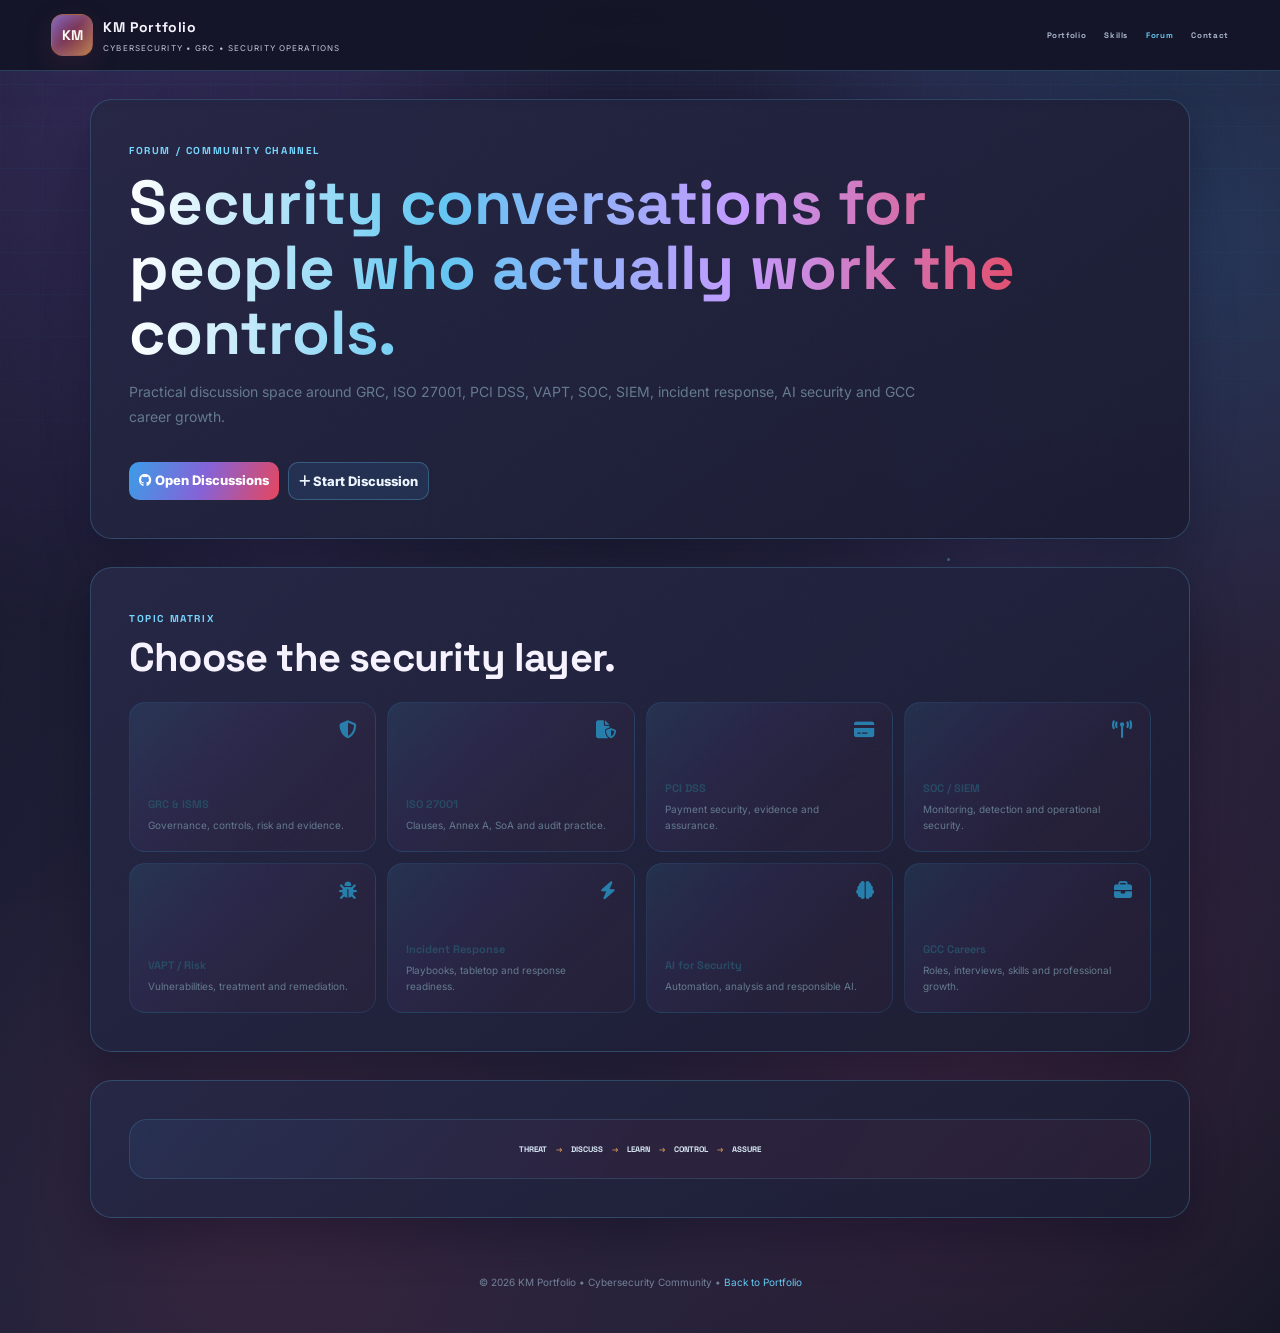
==== commit 9b962562: "Add files via upload" ====
--- a/forum.html
+++ b/forum.html
@@ -1 +1 @@
-<!doctype html><html lang="en"><head><meta charset="utf-8"><meta name="viewport" content="width=device-width,initial-scale=1"><meta name="description" content="Karthikeyan M Cybersecurity Forum — practical security discussions."><meta name="theme-color" content="#090B1D"><link rel="canonical" href="https://karthikmani24.github.io/Portfolio_Karthikeyan-M/forum.html"><title>Cybersecurity Forum | Karthikeyan M</title><link rel="icon" href="assets/icons/favicon.svg" type="image/svg+xml"><link rel="preconnect" href="https://fonts.googleapis.com"><link rel="preconnect" href="https://fonts.gstatic.com" crossorigin><link href="https://fonts.googleapis.com/css2?family=Inter:wght@400;500;600;700;800&family=Space+Grotesk:wght@500;600;700&display=swap" rel="stylesheet"><link rel="stylesheet" href="https://cdnjs.cloudflare.com/ajax/libs/font-awesome/6.5.2/css/all.min.css" crossorigin="anonymous" referrerpolicy="no-referrer"><link rel="stylesheet" href="assets/css/style.css"></head><body><div class="v11-noise" aria-hidden="true"></div><div class="v11-grid" aria-hidden="true"></div><div class="v11-particles" aria-hidden="true"><i></i><i></i><i></i><i></i><i></i><i></i><i></i><i></i></div><header class="v11-top"><a class="v11-brand" href="index.html"><span>KM</span><b>KARTHIKEYAN M</b><small>CYBERSECURITY • GRC • SECURITY OPERATIONS</small></a><nav class="forum-nav-v11"><a href="index.html">Portfolio</a><a href="index.html#skills">Skills</a><a class="active" href="forum.html">Forum</a><a href="index.html#contact">Contact</a></nav></header><main><section class="v11-section forum-page-hero"><div class="v11-heading"><small>FORUM / COMMUNITY CHANNEL</small><h1>Security conversations for people who actually work the controls.</h1><p>Practical discussion space around GRC, ISO 27001, PCI DSS, VAPT, SOC, SIEM, incident response, AI security and GCC career growth.</p></div><div class="forum-actions-v11"><a class="v11-btn primary" href="https://github.com/Karthikmani24/Portfolio_Karthikeyan-M/discussions" target="_blank" rel="noopener"><i class="fa-brands fa-github"></i> Open Discussions</a><a class="v11-btn" href="https://github.com/Karthikmani24/Portfolio_Karthikeyan-M/discussions/new" target="_blank" rel="noopener"><i class="fa-solid fa-plus"></i> Start Discussion</a></div></section><section class="v11-section"><div class="v11-heading"><small>TOPIC MATRIX</small><h2>Choose the security layer.</h2></div><div class="forum-topic-grid"><a href="https://github.com/Karthikmani24/Portfolio_Karthikeyan-M/discussions" target="_blank" rel="noopener" class="forum-topic"><i class="fa-solid fa-shield-halved"></i><b>GRC & ISMS</b><span>Governance, controls, risk and evidence.</span></a><a href="https://github.com/Karthikmani24/Portfolio_Karthikeyan-M/discussions" target="_blank" rel="noopener" class="forum-topic"><i class="fa-solid fa-file-shield"></i><b>ISO 27001</b><span>Clauses, Annex A, SoA and audit practice.</span></a><a href="https://github.com/Karthikmani24/Portfolio_Karthikeyan-M/discussions" target="_blank" rel="noopener" class="forum-topic"><i class="fa-solid fa-credit-card"></i><b>PCI DSS</b><span>Payment security, evidence and assurance.</span></a><a href="https://github.com/Karthikmani24/Portfolio_Karthikeyan-M/discussions" target="_blank" rel="noopener" class="forum-topic"><i class="fa-solid fa-tower-broadcast"></i><b>SOC / SIEM</b><span>Monitoring, detection and operational security.</span></a><a href="https://github.com/Karthikmani24/Portfolio_Karthikeyan-M/discussions" target="_blank" rel="noopener" class="forum-topic"><i class="fa-solid fa-bug"></i><b>VAPT / Risk</b><span>Vulnerabilities, treatment and remediation.</span></a><a href="https://github.com/Karthikmani24/Portfolio_Karthikeyan-M/discussions" target="_blank" rel="noopener" class="forum-topic"><i class="fa-solid fa-bolt"></i><b>Incident Response</b><span>Playbooks, tabletop and response readiness.</span></a><a href="https://github.com/Karthikmani24/Portfolio_Karthikeyan-M/discussions" target="_blank" rel="noopener" class="forum-topic"><i class="fa-solid fa-brain"></i><b>AI for Security</b><span>Automation, analysis and responsible AI.</span></a><a href="https://github.com/Karthikmani24/Portfolio_Karthikeyan-M/discussions" target="_blank" rel="noopener" class="forum-topic"><i class="fa-solid fa-briefcase"></i><b>GCC Careers</b><span>Roles, interviews, skills and professional growth.</span></a></div></section><section class="v11-section"><div class="forum-control-dna"><span>THREAT</span><i>→</i><span>DISCUSS</span><i>→</i><span>LEARN</span><i>→</i><span>CONTROL</span><i>→</i><span>ASSURE</span></div></section></main><footer class="v11-footer">© 2026 Karthikeyan M • Cybersecurity Community • <a href="index.html">Back to Portfolio</a></footer></body></html>+<!doctype html><html lang="en"><head><meta charset="utf-8"><meta name="viewport" content="width=device-width,initial-scale=1"><meta name="description" content="KM Portfolio Forum — practical cybersecurity discussions by Karthikeyan M."><meta name="theme-color" content="#090B1D"><link rel="canonical" href="https://karthikmani24.github.io/Portfolio_Karthikeyan-M/forum.html"><title>KM Portfolio | Forum</title><link rel="icon" href="assets/icons/favicon.svg" type="image/svg+xml"><link rel="preconnect" href="https://fonts.googleapis.com"><link rel="preconnect" href="https://fonts.gstatic.com" crossorigin><link href="https://fonts.googleapis.com/css2?family=Inter:wght@400;500;600;700;800&family=Space+Grotesk:wght@500;600;700&display=swap" rel="stylesheet"><link rel="stylesheet" href="https://cdnjs.cloudflare.com/ajax/libs/font-awesome/6.5.2/css/all.min.css" crossorigin="anonymous" referrerpolicy="no-referrer"><link rel="stylesheet" href="assets/css/style.css"></head><body><div class="v11-noise" aria-hidden="true"></div><div class="v11-grid" aria-hidden="true"></div><div class="v11-particles" aria-hidden="true"><i></i><i></i><i></i><i></i><i></i><i></i><i></i><i></i></div><header class="v11-top"><a class="v11-brand" href="index.html"><span>KM</span><b>KM Portfolio</b><small>CYBERSECURITY • GRC • SECURITY OPERATIONS</small></a><nav class="forum-nav-v11"><a href="index.html">Portfolio</a><a href="index.html#skills">Skills</a><a class="active" href="forum.html">Forum</a><a href="index.html#contact">Contact</a></nav></header><main><section class="v11-section forum-page-hero"><div class="v11-heading"><small>FORUM / COMMUNITY CHANNEL</small><h1>Security conversations for people who actually work the controls.</h1><p>Practical discussion space around GRC, ISO 27001, PCI DSS, VAPT, SOC, SIEM, incident response, AI security and GCC career growth.</p></div><div class="forum-actions-v11"><a class="v11-btn primary" href="https://github.com/Karthikmani24/Portfolio_Karthikeyan-M/discussions" target="_blank" rel="noopener"><i class="fa-brands fa-github"></i> Open Discussions</a><a class="v11-btn" href="https://github.com/Karthikmani24/Portfolio_Karthikeyan-M/discussions/new" target="_blank" rel="noopener"><i class="fa-solid fa-plus"></i> Start Discussion</a></div></section><section class="v11-section"><div class="v11-heading"><small>TOPIC MATRIX</small><h2>Choose the security layer.</h2></div><div class="forum-topic-grid"><a href="https://github.com/Karthikmani24/Portfolio_Karthikeyan-M/discussions" target="_blank" rel="noopener" class="forum-topic"><i class="fa-solid fa-shield-halved"></i><b>GRC & ISMS</b><span>Governance, controls, risk and evidence.</span></a><a href="https://github.com/Karthikmani24/Portfolio_Karthikeyan-M/discussions" target="_blank" rel="noopener" class="forum-topic"><i class="fa-solid fa-file-shield"></i><b>ISO 27001</b><span>Clauses, Annex A, SoA and audit practice.</span></a><a href="https://github.com/Karthikmani24/Portfolio_Karthikeyan-M/discussions" target="_blank" rel="noopener" class="forum-topic"><i class="fa-solid fa-credit-card"></i><b>PCI DSS</b><span>Payment security, evidence and assurance.</span></a><a href="https://github.com/Karthikmani24/Portfolio_Karthikeyan-M/discussions" target="_blank" rel="noopener" class="forum-topic"><i class="fa-solid fa-tower-broadcast"></i><b>SOC / SIEM</b><span>Monitoring, detection and operational security.</span></a><a href="https://github.com/Karthikmani24/Portfolio_Karthikeyan-M/discussions" target="_blank" rel="noopener" class="forum-topic"><i class="fa-solid fa-bug"></i><b>VAPT / Risk</b><span>Vulnerabilities, treatment and remediation.</span></a><a href="https://github.com/Karthikmani24/Portfolio_Karthikeyan-M/discussions" target="_blank" rel="noopener" class="forum-topic"><i class="fa-solid fa-bolt"></i><b>Incident Response</b><span>Playbooks, tabletop and response readiness.</span></a><a href="https://github.com/Karthikmani24/Portfolio_Karthikeyan-M/discussions" target="_blank" rel="noopener" class="forum-topic"><i class="fa-solid fa-brain"></i><b>AI for Security</b><span>Automation, analysis and responsible AI.</span></a><a href="https://github.com/Karthikmani24/Portfolio_Karthikeyan-M/discussions" target="_blank" rel="noopener" class="forum-topic"><i class="fa-solid fa-briefcase"></i><b>GCC Careers</b><span>Roles, interviews, skills and professional growth.</span></a></div></section><section class="v11-section"><div class="forum-control-dna"><span>THREAT</span><i>→</i><span>DISCUSS</span><i>→</i><span>LEARN</span><i>→</i><span>CONTROL</span><i>→</i><span>ASSURE</span></div></section></main><footer class="v11-footer">© 2026 KM Portfolio • Cybersecurity Community • <a href="index.html">Back to Portfolio</a></footer></body></html>
--- a/assets/css/style.css
+++ b/assets/css/style.css
@@ -97,3 +97,540 @@
 @media(max-width:1000px){.recruiter-tabs-v11{grid-template-columns:repeat(2,1fr)}}
 @media(max-width:700px){.recruiter-v11-head{align-items:flex-start;flex-direction:column}.recruiter-tabs-v11{grid-template-columns:1fr}.recruiter-preview-v11{align-items:flex-start}.page-panel.page-active{animation:none}}
 @media(prefers-reduced-motion:reduce){.page-panel.page-active,.recruiter-v11-panel:before,.recruiter-live i,.recruiter-preview-v11 .preview-pulse{animation:none!important}}
+
+/* =========================================================
+   V11.2 — LIGHT TECHNOLOGY BLUE + MOBILE STABILITY PATCH
+   ========================================================= */
+:root{
+  --bg:#eaf6ff;
+  --bg2:#f7fbff;
+  --panel:rgba(255,255,255,.88);
+  --panel2:rgba(239,248,255,.94);
+  --blue:#258fd3;
+  --electric:#39b8ef;
+  --purple:#7d5bd6;
+  --burg:#8b3f63;
+  --red:#d9475f;
+  --copper:#b8753e;
+  --text:#12243a;
+  --muted:#60758a;
+  --line:rgba(37,143,211,.20);
+  --shadow:0 18px 50px rgba(38,91,125,.13);
+}
+body{
+  color:var(--text);
+  background:
+    radial-gradient(circle at 8% 8%,rgba(57,184,239,.22),transparent 27%),
+    radial-gradient(circle at 92% 14%,rgba(125,91,214,.13),transparent 25%),
+    radial-gradient(circle at 78% 80%,rgba(139,63,99,.12),transparent 26%),
+    radial-gradient(circle at 18% 88%,rgba(217,71,95,.08),transparent 22%),
+    linear-gradient(135deg,#f7fcff 0%,#e9f6ff 45%,#f5f8ff 72%,#eef5fb 100%);
+}
+body:before{
+  background:radial-gradient(circle at 50% 40%,transparent 0 22%,rgba(57,184,239,.055) 50%,transparent 72%);
+}
+.v11-noise{opacity:.012}
+.v11-grid{
+  opacity:.55;
+  background:linear-gradient(rgba(37,143,211,.055) 1px,transparent 1px),linear-gradient(90deg,rgba(125,91,214,.045) 1px,transparent 1px);
+}
+.v11-top{
+  background:rgba(250,253,255,.90);
+  border-bottom:1px solid rgba(37,143,211,.18);
+  box-shadow:0 8px 28px rgba(39,91,122,.08);
+}
+.v11-brand{color:var(--text)}
+.v11-brand b{color:#19314a}
+.v11-brand small{color:#6d8194}
+.v11-brand span{
+  background:linear-gradient(135deg,#7d3f62 0%,#a85d72 48%,#b8753e 100%);
+  color:#fffaf4;
+  border-color:rgba(184,117,62,.48);
+  box-shadow:0 8px 24px rgba(139,63,99,.15),inset 0 0 14px rgba(255,255,255,.18);
+}
+#v11Nav a{color:#35536c}
+#v11Nav a:hover,#v11Nav a.active{color:#174d72}
+#v11Nav a:after{background:linear-gradient(90deg,var(--blue),var(--red))}
+.v11-profile-card,.v11-hero-main,.v11-section,.v11-command,.timeline-card,.skill-matrix article,.vault-card,.project-v11,.contact-v11{
+  border-color:rgba(37,143,211,.16);
+  background:linear-gradient(145deg,rgba(255,255,255,.95),rgba(239,248,255,.90));
+  box-shadow:var(--shadow);
+}
+.v11-profile-card:before{background:linear-gradient(120deg,transparent 30%,rgba(57,184,239,.09),transparent 70%)}
+.v11-profile-card:after{
+  content:"01 • 10 • RISK • CONTROL";
+  position:absolute;right:-30px;bottom:22px;
+  font:800 7px "Space Grotesk";letter-spacing:.18em;color:rgba(37,143,211,.16);
+  transform:rotate(-90deg);animation:v112DataDrift 7s ease-in-out infinite;
+}
+@keyframes v112DataDrift{0%,100%{transform:rotate(-90deg) translateX(0)}50%{transform:rotate(-90deg) translateX(-10px)}}
+.v11-avatar{
+  background:radial-gradient(circle at 35% 25%,#b86f86,#7b3658 52%,#4d2b40 82%);
+  border-color:rgba(184,117,62,.42);
+  box-shadow:0 0 40px rgba(139,63,99,.12),inset 0 0 24px rgba(255,255,255,.10);
+}
+.v11-avatar i{border-color:rgba(184,117,62,.30)}
+.v11-status{color:#258457}
+.v11-status span{background:#4fc58a;box-shadow:0 0 10px #4fc58a}
+.v11-role,.v11-location{color:#63788c}
+.v11-location i{color:var(--blue)}
+.v11-profile-actions a,.v11-btn{
+  color:#21425c;
+  background:rgba(57,184,239,.055);
+  border-color:rgba(37,143,211,.18);
+}
+.v11-profile-actions a:hover,.v11-btn:hover{border-color:var(--electric);box-shadow:0 10px 26px rgba(37,143,211,.10)}
+.v11-profile-tags span{color:#3b617e;background:rgba(125,91,214,.06);border-color:rgba(125,91,214,.20)}
+.v11-side-note{border-top-color:rgba(37,143,211,.10);color:#71869a}.v11-side-note b{color:#294963}
+.v11-hero-main{position:relative}
+.v11-hero-main:before{
+  content:"";position:absolute;right:34px;top:34px;width:112px;height:112px;border:1px solid rgba(37,143,211,.12);border-radius:50%;
+  box-shadow:0 0 0 14px rgba(57,184,239,.025),0 0 0 28px rgba(125,91,214,.018);
+  pointer-events:none;animation:v112Radar 5.5s ease-in-out infinite;
+}
+.v11-hero-main:after{
+  content:"";position:absolute;right:88px;top:88px;width:7px;height:7px;border-radius:50%;background:var(--red);box-shadow:0 0 0 6px rgba(217,71,95,.08),0 0 16px rgba(217,71,95,.32);pointer-events:none;animation:v112Ping 2.8s ease-in-out infinite;
+}
+@keyframes v112Radar{50%{transform:scale(1.08);opacity:.65}}
+@keyframes v112Ping{50%{transform:translate(30px,-25px);opacity:.35}}
+.v11-kicker{color:#2089c4}.v11-kicker i{background:linear-gradient(90deg,var(--blue),var(--red))}
+.v11-hero-main h2{color:#16304a;font-weight:700}
+.v11-hero-main h2 em{background:linear-gradient(90deg,#173b58,var(--blue),#7253c5,var(--red));-webkit-background-clip:text;background-clip:text}
+.v11-intro{color:#5d7185}
+.v11-about-grid article{background:rgba(239,248,255,.72);border-color:rgba(37,143,211,.10)}
+.v11-about-grid b{color:#1f3c56}.v11-about-grid p{color:#6b7f92}
+.v11-command{background:linear-gradient(120deg,rgba(57,184,239,.08),rgba(139,63,99,.07));}
+.command-head{color:#4d6a80}.command-head i{color:var(--blue)}.command-head small{color:var(--copper)}
+.dna-node{background:rgba(255,255,255,.72);color:#284a64;border-color:rgba(37,143,211,.18)}
+.dna-node.n1{border-color:rgba(217,71,95,.35)}.dna-node.n3{border-color:rgba(184,117,62,.38)}.dna-node.n5{border-color:rgba(125,91,214,.38)}
+.v11-section{color:var(--text)}
+.v11-heading small{color:#218bc6}.v11-heading h2{color:#17334d}.v11-heading p{color:#687d91}
+.resume-column h3{color:#244862}.timeline-card span,.vault-card span,.project-v11>span{color:#a96737}.timeline-card h4,.vault-card h3,.project-v11 h3,.skill-panel h3,.recruiter-v11-head h3{color:#1d3a54}.timeline-card p,.vault-card small,.project-v11 p,.skill-panel p,.recruiter-preview-v11 p{color:#63788b}
+.timeline-card b{color:#42647c}
+.skill-tab{color:#3a5b73;background:rgba(244,250,255,.82);border-color:rgba(37,143,211,.15)}
+.skill-tab.active,.skill-tab:hover{color:#fff;background:linear-gradient(135deg,#278fcf,#6f57c7);border-color:transparent;box-shadow:0 10px 26px rgba(37,143,211,.15)}
+.skill-panel{background:linear-gradient(135deg,rgba(244,251,255,.96),rgba(255,255,255,.90));border-color:rgba(37,143,211,.14)}
+.skill-panel-icon{background:linear-gradient(135deg,rgba(57,184,239,.13),rgba(125,91,214,.12));color:#258fd3;border-color:rgba(37,143,211,.16)}
+.skill-pills b{color:#355b75;background:rgba(234,246,255,.82);border-color:rgba(37,143,211,.13)}
+.vault-card,.project-v11,.recruiter-tab-v11{transition:transform .28s ease,box-shadow .28s ease,border-color .28s ease,background .28s ease}
+.vault-card:hover,.project-v11:hover{border-color:rgba(37,143,211,.30);box-shadow:0 18px 42px rgba(37,143,211,.12)}
+.recruiter-v11-panel{background:linear-gradient(145deg,rgba(255,255,255,.90),rgba(233,247,255,.82),rgba(246,240,248,.86));border-color:rgba(37,143,211,.16);box-shadow:var(--shadow)}
+.recruiter-v11-head>div:first-child>span,.recruiter-preview-v11 small{color:#218bc6}.recruiter-live{background:rgba(255,255,255,.68);color:#42657c;border-color:rgba(37,143,211,.13)}
+.recruiter-tab-v11{background:rgba(255,255,255,.72);border-color:rgba(37,143,211,.12)}
+.recruiter-tab-v11:hover{background:rgba(235,248,255,.95);border-color:rgba(184,117,62,.38);box-shadow:0 16px 34px rgba(37,143,211,.10)}
+.recruiter-tab-v11 span{background:linear-gradient(135deg,#7b3658,#a85d72 52%,#b8753e)}
+.recruiter-tab-v11 b{color:#23445e}.recruiter-tab-v11 small{color:#71869a}
+.recruiter-preview-v11{background:rgba(255,255,255,.66);border-color:rgba(37,143,211,.12)}.recruiter-preview-v11 h4{color:#274861}
+.forum-teaser-card,.forum-topic{background:linear-gradient(135deg,rgba(57,184,239,.08),rgba(139,63,99,.07),rgba(217,71,95,.035));border-color:rgba(37,143,211,.14)}
+.forum-teaser-card p,.forum-topic span{color:#667b8f}.forum-topic b{color:#294963}.forum-topic i{color:#258fd3}
+.contact-v11 p{color:#64798c}.contact-reveal-status{color:#258fd3}
+.v11-modal{background:rgba(20,39,56,.55)!important}
+
+/* V11.2 playful but professional field animations — desktop/tablet only */
+.v11-section.page-active{position:relative}
+.v11-section.page-active:after{
+  content:"";position:absolute;right:24px;top:18px;width:46px;height:2px;border-radius:2px;
+  background:linear-gradient(90deg,transparent,var(--electric),var(--red),transparent);
+  animation:v112Scanner 3.8s ease-in-out infinite;
+  pointer-events:none;opacity:.55;
+}
+@keyframes v112Scanner{0%,100%{transform:translateX(-35px);opacity:.15}50%{transform:translateX(35px);opacity:.75}}
+.v11-profile-card .v11-profile-tags span{animation:v112Chip 4.5s ease-in-out infinite}
+.v11-profile-card .v11-profile-tags span:nth-child(2){animation-delay:.3s}.v11-profile-card .v11-profile-tags span:nth-child(3){animation-delay:.6s}.v11-profile-card .v11-profile-tags span:nth-child(4){animation-delay:.9s}
+@keyframes v112Chip{50%{transform:translateY(-2px);box-shadow:0 6px 14px rgba(37,143,211,.07)}}
+.v11-btn:hover i{animation:v112IconPop .55s ease}
+@keyframes v112IconPop{0%{transform:scale(1)}45%{transform:scale(1.22) rotate(-6deg)}100%{transform:scale(1)}}
+
+/* MOBILE: keep the navigation visible and stable while scrolling. */
+@media(max-width:700px){
+  html{scroll-behavior:auto}
+  body{background:linear-gradient(180deg,#f7fcff 0%,#eaf6ff 52%,#f7fbff 100%)}
+  body:before{animation:none!important;opacity:.5}
+  .v11-noise,.v11-grid,.v11-particles{display:none!important}
+  .v11-top{position:sticky;top:0;display:grid;grid-template-columns:1fr;gap:9px;padding:9px 10px;background:rgba(250,253,255,.98);backdrop-filter:none;-webkit-backdrop-filter:none;box-shadow:0 5px 18px rgba(39,91,122,.10)}
+  .v11-brand{grid-template-columns:38px 1fr;column-gap:8px;min-width:0}
+  .v11-brand span{width:38px;height:38px;animation:none!important}
+  .v11-brand b{font-size:9px;white-space:nowrap}.v11-brand small{font-size:5.5px;white-space:nowrap}
+  .v11-menu{display:none!important}
+  #v11Nav{display:flex!important;position:static;order:2;width:100%;overflow-x:auto;overflow-y:hidden;gap:7px;padding:1px 2px 5px;scrollbar-width:none;-webkit-overflow-scrolling:touch;overscroll-behavior-x:contain;flex-wrap:nowrap}
+  #v11Nav::-webkit-scrollbar{display:none}
+  #v11Nav a{flex:0 0 auto;padding:8px 10px;border:1px solid rgba(37,143,211,.14);border-radius:999px;background:rgba(239,248,255,.95);font-size:8px;line-height:1;color:#41627a;white-space:nowrap}
+  #v11Nav a:after{display:none}
+  #v11Nav a.active{background:linear-gradient(135deg,#2b96d3,#7159c8);color:#fff;border-color:transparent;box-shadow:0 5px 12px rgba(37,143,211,.15)}
+  .v11-shell{margin-top:18px}
+  .v11-hero-main:before,.v11-hero-main:after,.v11-profile-card:after,.v11-section.page-active:after{display:none}
+  .v11-profile-card:before{animation:none!important;transform:none!important;opacity:.35}
+  .v11-avatar i{animation:none!important}
+  .v11-about-grid article,.v11-profile-tags span{animation:none!important}
+  .dna-node,.dna i:after{animation:none!important}
+  .recruiter-v11-panel:before,.recruiter-live i,.recruiter-preview-v11 .preview-pulse,.skill-panel:before,.forum-teaser-card:after{animation:none!important}
+  .page-panel.page-active{animation:none!important}
+  .vault-card,.project-v11,.recruiter-tab-v11{transition:none!important}
+  .v11-btn:hover i{animation:none!important}
+  .v11-section{box-shadow:0 12px 30px rgba(38,91,125,.09)}
+}
+@media(prefers-reduced-motion:reduce){
+  *,*:before,*:after{animation-duration:.001ms!important;animation-iteration-count:1!important;transition-duration:.001ms!important;scroll-behavior:auto!important}
+}
+
+/* =========================================================
+   V12 — MEDIUM PURPLE + TECHNOLOGY BLUE + BURGUNDY + CYBER RED + COPPER
+   ========================================================= */
+:root{
+  --bg:#d9e7f2;
+  --bg2:#eef3f8;
+  --panel:rgba(241,246,251,.86);
+  --panel2:rgba(225,236,246,.90);
+  --blue:#2b8fc9;
+  --electric:#46b8e8;
+  --purple:#7658b8;
+  --burg:#7b3658;
+  --red:#cf4058;
+  --copper:#b36f3c;
+  --text:#172c42;
+  --muted:#607589;
+  --line:rgba(53,104,142,.22);
+  --shadow:0 18px 55px rgba(43,73,103,.18);
+}
+body{
+  background:
+    radial-gradient(circle at 8% 8%,rgba(70,184,232,.30),transparent 25%),
+    radial-gradient(circle at 88% 10%,rgba(118,88,184,.25),transparent 27%),
+    radial-gradient(circle at 80% 78%,rgba(123,54,88,.20),transparent 27%),
+    radial-gradient(circle at 16% 86%,rgba(207,64,88,.13),transparent 24%),
+    linear-gradient(135deg,#e7f1f8 0%,#d6e6f1 42%,#e9e7f1 70%,#dfe9f1 100%);
+}
+body:before{background:radial-gradient(circle at 50% 40%,transparent 0 20%,rgba(118,88,184,.10) 48%,transparent 72%);}
+.v11-noise{opacity:.018}
+.v11-grid{
+  opacity:.78;
+  background:linear-gradient(rgba(43,143,201,.085) 1px,transparent 1px),linear-gradient(90deg,rgba(118,88,184,.065) 1px,transparent 1px);
+  background-size:42px 42px;
+}
+.v11-top{
+  background:rgba(224,237,247,.93);
+  border-bottom:1px solid rgba(67,112,148,.25);
+  box-shadow:0 8px 30px rgba(38,72,101,.13);
+}
+.v11-brand b{color:#19334b}.v11-brand small{color:#61788d}
+.v11-brand span{
+  background:linear-gradient(135deg,#7658b8 0%,#7b3658 46%,#b36f3c 100%);
+  border:1px solid rgba(179,111,60,.55);
+  box-shadow:0 9px 28px rgba(123,54,88,.20),inset 0 0 16px rgba(255,255,255,.18);
+}
+#v11Nav a{color:#36536a}#v11Nav a:hover,#v11Nav a.active{color:#173e5c}
+#v11Nav a:after{background:linear-gradient(90deg,var(--purple),var(--blue),var(--red))}
+.v11-profile-card,.v11-hero-main,.v11-section,.v11-command,.timeline-card,.skill-matrix article,.vault-card,.project-v11,.contact-v11{
+  border-color:rgba(54,105,142,.21);
+  background:linear-gradient(145deg,rgba(246,249,252,.91),rgba(220,234,245,.88));
+  box-shadow:var(--shadow);
+}
+.v11-profile-card{box-shadow:0 20px 58px rgba(68,52,102,.16)}
+.v11-profile-card:before{background:linear-gradient(120deg,transparent 30%,rgba(70,184,232,.13),rgba(118,88,184,.09),transparent 70%)}
+.v11-avatar{
+  background:radial-gradient(circle at 35% 25%,#8b6ac8,#7b3658 54%,#4f3045 84%);
+  border-color:rgba(179,111,60,.56);
+  box-shadow:0 0 48px rgba(118,88,184,.20),inset 0 0 25px rgba(255,255,255,.10);
+}
+.v11-avatar i{border-color:rgba(179,111,60,.38)}
+.v11-status{color:#247a58}.v11-status span{background:#4fc48a;box-shadow:0 0 12px #4fc48a}
+.v11-role,.v11-location{color:#5d7184}.v11-location i{color:var(--blue)}
+.v11-profile-actions a,.v11-btn{color:#21435c;background:rgba(70,184,232,.075);border-color:rgba(43,143,201,.22)}
+.v11-profile-actions a:hover,.v11-btn:hover{border-color:var(--electric);box-shadow:0 11px 28px rgba(43,143,201,.13)}
+.v11-profile-tags span{color:#385a73;background:linear-gradient(135deg,rgba(118,88,184,.10),rgba(123,54,88,.07));border-color:rgba(118,88,184,.25)}
+.v11-side-note{border-top-color:rgba(53,104,142,.15);color:#687e91}.v11-side-note b{color:#294963}
+.v11-hero-main:before{border-color:rgba(43,143,201,.18);box-shadow:0 0 0 14px rgba(70,184,232,.035),0 0 0 28px rgba(118,88,184,.035)}
+.v11-kicker{color:#247fae}.v11-kicker i{background:linear-gradient(90deg,var(--purple),var(--blue),var(--red))}
+.v11-hero-main h2{color:#17334b}.v11-hero-main h2 em{background:linear-gradient(90deg,#213f59,var(--blue),#7658b8,var(--red));-webkit-background-clip:text;background-clip:text;color:transparent}
+.v11-intro{color:#586f83}
+.v11-about-grid article{background:linear-gradient(135deg,rgba(238,247,252,.84),rgba(235,231,245,.62));border-color:rgba(53,104,142,.13)}
+.v11-about-grid b{color:#1f405b}.v11-about-grid p{color:#657b8e}
+.v11-command{background:linear-gradient(120deg,rgba(70,184,232,.12),rgba(118,88,184,.10),rgba(123,54,88,.08))}
+.command-head{color:#4d687d}.command-head i{color:var(--blue)}.command-head small{color:var(--copper)}
+.dna-node{background:rgba(245,249,252,.76);color:#284b64;border-color:rgba(43,143,201,.22)}
+.dna-node.n1{border-color:rgba(207,64,88,.40)}.dna-node.n3{border-color:rgba(179,111,60,.46)}.dna-node.n5{border-color:rgba(118,88,184,.45)}
+.v11-heading small{color:#287fac}.v11-heading h2{color:#193a55}.v11-heading p{color:#657b8e}
+.resume-column h3{color:#274963}.timeline-card span,.vault-card span,.project-v11>span{color:#a56537}
+.timeline-card h4,.vault-card h3,.project-v11 h3,.skill-panel h3,.recruiter-v11-head h3{color:#203f59}
+.timeline-card p,.vault-card small,.project-v11 p,.skill-panel p,.recruiter-preview-v11 p{color:#62778a}
+.timeline-card b{color:#3e6079}
+.skill-tab{color:#355a73;background:rgba(241,247,251,.82);border-color:rgba(43,143,201,.18)}
+.skill-tab.active,.skill-tab:hover{color:#fff;background:linear-gradient(135deg,#2b8fc9,#7658b8);border-color:transparent;box-shadow:0 11px 28px rgba(70,104,143,.17)}
+.skill-panel{background:linear-gradient(135deg,rgba(243,248,252,.94),rgba(235,231,245,.86));border-color:rgba(43,143,201,.17)}
+.skill-panel-icon{background:linear-gradient(135deg,rgba(70,184,232,.16),rgba(118,88,184,.14),rgba(123,54,88,.08));color:#287fac;border-color:rgba(43,143,201,.18)}
+.skill-pills b{color:#355c75;background:rgba(231,243,250,.90);border-color:rgba(43,143,201,.15)}
+.vault-card,.project-v11,.recruiter-tab-v11{transition:transform .28s ease,box-shadow .28s ease,border-color .28s ease,background .28s ease}
+.vault-card:hover,.project-v11:hover{border-color:rgba(118,88,184,.34);box-shadow:0 20px 45px rgba(72,74,126,.16)}
+.recruiter-v11-panel{background:linear-gradient(145deg,rgba(242,248,252,.92),rgba(229,235,247,.88),rgba(240,228,237,.84));border-color:rgba(43,143,201,.18);box-shadow:var(--shadow)}
+.recruiter-v11-head>div:first-child>span,.recruiter-preview-v11 small{color:#287fac}
+.recruiter-live{background:rgba(240,247,251,.78);color:#46677d;border-color:rgba(43,143,201,.15)}
+.recruiter-tab-v11{background:rgba(243,248,251,.80);border-color:rgba(43,143,201,.15)}
+.recruiter-tab-v11:hover{background:linear-gradient(135deg,rgba(238,247,252,.98),rgba(239,232,246,.92));border-color:rgba(179,111,60,.48);box-shadow:0 17px 36px rgba(53,82,111,.14)}
+.recruiter-tab-v11 span{background:linear-gradient(135deg,#7658b8,#7b3658 55%,#b36f3c)}
+.recruiter-tab-v11 b{color:#23465f}.recruiter-tab-v11 small{color:#6b8092}
+.recruiter-preview-v11{background:rgba(242,248,251,.70);border-color:rgba(43,143,201,.14)}.recruiter-preview-v11 h4{color:#294b64}
+.forum-teaser-card,.forum-topic{background:linear-gradient(135deg,rgba(70,184,232,.11),rgba(118,88,184,.10),rgba(123,54,88,.07),rgba(207,64,88,.035));border-color:rgba(43,143,201,.17)}
+.forum-teaser-card p,.forum-topic span{color:#657b8e}.forum-topic b{color:#294b64}.forum-topic i{color:#287fac}
+.contact-v11 p{color:#62788a}.contact-reveal-status{color:#287fac}
+.v11-modal{background:rgba(25,38,54,.62)!important}
+
+/* V12 field-themed micro animations — intentionally disabled on small screens below */
+.v11-profile-card:after{content:"SOC • GRC • IR • VAPT";position:absolute;right:-38px;bottom:30px;font:800 7px "Space Grotesk";letter-spacing:.18em;color:rgba(118,88,184,.20);transform:rotate(-90deg);animation:v12Telemetry 6s ease-in-out infinite}
+@keyframes v12Telemetry{0%,100%{transform:rotate(-90deg) translateX(0);opacity:.45}50%{transform:rotate(-90deg) translateX(-13px);opacity:.9}}
+.v11-hero-main .v11-kicker:after{content:"◉";display:inline-block;margin-left:2px;color:var(--red);animation:v12Pulse 1.9s ease-in-out infinite}
+@keyframes v12Pulse{50%{transform:scale(1.5);opacity:.35}}
+.v11-command:before{content:"";position:absolute;left:-18%;top:0;width:18%;height:100%;background:linear-gradient(90deg,transparent,rgba(70,184,232,.18),rgba(118,88,184,.12),transparent);transform:skewX(-18deg);animation:v12Scan 5.5s ease-in-out infinite;pointer-events:none}
+@keyframes v12Scan{0%,18%{left:-18%}65%,100%{left:110%}}
+.dna-node{animation:v12Float 3.8s ease-in-out infinite}.dna-node.n2{animation-delay:.35s}.dna-node.n3{animation-delay:.7s}.dna-node.n4{animation-delay:1.05s}.dna-node.n5{animation-delay:1.4s}
+@keyframes v12Float{50%{transform:translateY(-5px) rotate(.35deg);box-shadow:0 9px 22px rgba(43,143,201,.10)}}
+.v11-profile-tags span:nth-child(odd){animation:v12ChipA 4.2s ease-in-out infinite}.v11-profile-tags span:nth-child(even){animation:v12ChipB 4.7s ease-in-out infinite}
+@keyframes v12ChipA{50%{transform:translateY(-3px) rotate(-1deg)}}@keyframes v12ChipB{50%{transform:translateY(2px) rotate(1deg)}}
+.v11-brand span{animation:v12KM 5s ease-in-out infinite}
+@keyframes v12KM{50%{transform:translateY(-2px) rotate(1deg);box-shadow:0 12px 34px rgba(118,88,184,.24),0 0 0 5px rgba(179,111,60,.05)}}
+.recruiter-tab-v11:hover span{animation:v12RecruiterPop .65s ease}
+@keyframes v12RecruiterPop{45%{transform:scale(1.12) rotate(-5deg)}100%{transform:scale(1) rotate(0)}}
+
+/* Mobile stability: keep the V11.2 anti-flicker strategy, with a slightly richer medium background. */
+@media(max-width:700px){
+  body{background:linear-gradient(180deg,#e7f1f8 0%,#dceaf4 50%,#eef0f7 100%)}
+  body:before{animation:none!important;opacity:.35}
+  .v11-noise,.v11-grid,.v11-particles{display:none!important}
+  .v11-top{background:rgba(225,238,247,.98);box-shadow:0 5px 18px rgba(43,73,103,.13)}
+  .v11-brand span{animation:none!important}
+  .v11-profile-card:after,.v11-hero-main .v11-kicker:after,.v11-command:before{display:none!important}
+  .v11-profile-card:before,.v11-avatar i,.v11-about-grid article,.v11-profile-tags span,.dna-node{animation:none!important}
+  .page-panel.page-active{animation:none!important}
+  .vault-card,.project-v11,.recruiter-tab-v11{transition:none!important}
+}
+
+/* V12.1 PATCH — darker medium cyber palette, consistent readable typography, mobile horizontal tabs */
+:root{
+  --bg:#17172b;
+  --bg2:#20213a;
+  --panel:rgba(35,36,65,.94);
+  --panel2:rgba(43,39,68,.96);
+  --blue:#3b9de8;
+  --electric:#63c8f2;
+  --purple:#8663d7;
+  --burg:#702b50;
+  --red:#e6475e;
+  --copper:#c58a58;
+  --text:#f4f2fb;
+  --muted:#c0c2d5;
+  --line:rgba(108,190,235,.28);
+  --shadow:0 18px 48px rgba(3,5,20,.32);
+}
+body{
+  background:
+    radial-gradient(ellipse at 8% 8%,rgba(134,99,215,.22),transparent 30%),
+    radial-gradient(ellipse at 92% 18%,rgba(59,157,232,.18),transparent 28%),
+    radial-gradient(ellipse at 78% 78%,rgba(112,43,80,.23),transparent 28%),
+    radial-gradient(ellipse at 20% 90%,rgba(230,71,94,.10),transparent 25%),
+    linear-gradient(135deg,#17172b 0%,#20213a 48%,#29223b 75%,#171827 100%);
+  color:var(--text);
+}
+.v11-top{background:rgba(20,21,39,.94);border-bottom-color:rgba(99,200,242,.25);backdrop-filter:blur(12px)}
+.v11-brand b,.v11-profile-card h1,.v11-hero-main h2,.v11-heading h2,.timeline-card h4,.vault-card h3,.project-v11 h3,.skill-panel h3,.recruiter-v11-head h3,.contact-v11 h2{color:#f6f3ff}
+.v11-brand small,.v11-role,.v11-location{color:#c2c5d9}
+.v11-profile-card,.v11-hero-main,.v11-section,.v11-command,.timeline-card,.skill-matrix article,.vault-card,.project-v11,.contact-v11{
+  background:linear-gradient(145deg,rgba(39,40,70,.96),rgba(28,29,51,.96));
+  border-color:rgba(99,200,242,.23);
+  box-shadow:0 18px 48px rgba(3,5,20,.28);
+}
+.v11-command{background:linear-gradient(120deg,rgba(59,157,232,.16),rgba(112,43,80,.23),rgba(134,99,215,.12))}
+.v11-profile-actions a,.v11-btn{color:#edf6ff;background:rgba(59,157,232,.12);border-color:rgba(99,200,242,.3)}
+.v11-profile-tags span,.skill-pills b,.project-chain i,.dna-node{color:#f0eaff;background:rgba(19,20,38,.65);border-color:rgba(134,99,215,.42)}
+.v11-intro,.v11-about-grid p,.timeline-card p,.skill-matrix p,.project-v11 p,.skill-panel p,.recruiter-preview-v11 p,.contact-v11 p{color:#c6c9dc}
+.v11-about-grid article{background:rgba(18,19,36,.48);border-color:rgba(99,200,242,.16)}
+.v11-side-note b{color:#f6f3ff}
+.v11-heading small,.v11-kicker,.skill-panel small,.skill-matrix span{color:#76d7ff}
+#v11Nav a{color:#e0e2f1}
+#v11Nav a:hover,#v11Nav a.active{color:#ffd3bd}
+#v11Nav a:after{background:linear-gradient(90deg,var(--electric),var(--purple),var(--red),var(--copper))}
+.vault-card span,.timeline-card span,.project-v11>span{color:#e1a878}
+.skill-tab{font-size:14px;min-height:76px}
+.skill-tab span{font-size:14px;font-weight:700;line-height:1.35}
+.skill-tab i{font-size:21px}
+.skill-panel small,.skill-matrix span,.timeline-card b,.v11-about-grid span,.project-chain i,.skill-pills b{font-size:10px}
+.skill-panel p,.skill-matrix p,.project-v11 p,.timeline-card p,.vault-card p,.vault-card small,.recruiter-tab-v11 small{font-size:14px;line-height:1.7}
+.skill-matrix b{font-size:19px}
+.project-v11 h3,.vault-card h3{font-size:22px;line-height:1.3}
+.project-v11>span,.vault-card>span{font-size:11px;letter-spacing:.07em}
+.project-chain i{font-size:10px;padding:7px 9px}
+.v11-profile-tags span{font-size:10px}
+.v11-side-note{font-size:12px}
+.v11-location{font-size:12px}
+.v11-profile-actions a,.v11-btn{font-size:13px}
+.v11-heading small{font-size:10px}
+#v11Nav a{font-size:13px}
+
+@media(max-width:700px){
+  .v11-top{
+    display:flex!important;flex-direction:column!important;align-items:stretch!important;gap:10px!important;
+    position:sticky!important;top:0!important;width:100%;padding:10px 12px!important;
+    background:rgba(24,24,43,.98)!important;backdrop-filter:none!important;-webkit-backdrop-filter:none!important;
+    z-index:999!important;box-shadow:0 7px 20px rgba(0,0,0,.28)!important;
+  }
+  .v11-brand{display:grid!important;grid-template-columns:38px 1fr!important;align-self:flex-start!important;width:100%;}
+  .v11-brand span{width:38px!important;height:38px!important;animation:none!important}
+  .v11-menu{display:none!important}
+  .v11-top nav,#v11Nav{
+    display:flex!important;position:static!important;inset:auto!important;order:2!important;
+    flex-direction:row!important;flex-wrap:nowrap!important;align-items:center!important;
+    width:100%!important;max-width:100%!important;min-width:0!important;
+    overflow-x:auto!important;overflow-y:hidden!important;gap:7px!important;
+    padding:4px 2px 8px!important;margin:0!important;
+    background:transparent!important;border:0!important;border-radius:0!important;box-shadow:none!important;
+    scrollbar-width:none!important;-webkit-overflow-scrolling:touch!important;overscroll-behavior-x:contain!important;
+    touch-action:pan-x!important;
+  }
+  #v11Nav::-webkit-scrollbar{display:none!important}
+  #v11Nav a{
+    display:inline-flex!important;align-items:center!important;justify-content:center!important;
+    flex:0 0 auto!important;width:auto!important;min-width:max-content!important;white-space:nowrap!important;
+    padding:10px 13px!important;margin:0!important;border:1px solid rgba(99,200,242,.25)!important;
+    border-radius:999px!important;background:rgba(47,48,78,.96)!important;color:#e9e8f5!important;
+    font-size:12px!important;line-height:1.15!important;
+  }
+  #v11Nav a.active{background:linear-gradient(120deg,#3b9de8,#8663d7 58%,#702b50)!important;color:#fff!important;border-color:rgba(197,138,88,.65)!important}
+  #v11Nav a:after{display:none!important}
+  .v11-shell,.v11-section{width:calc(100% - 20px)!important}
+  .v11-section{padding:22px!important}
+  .v11-hero-main{padding:24px!important}
+  .skill-tabs{grid-template-columns:repeat(2,minmax(0,1fr))!important;gap:9px!important}
+  .skill-tab{min-height:74px!important;padding:12px 9px!important;font-size:13px!important}
+  .skill-tab span{font-size:13px!important}
+  .skill-panel h3{font-size:24px!important}
+  .skill-panel p,.skill-matrix p,.project-v11 p,.timeline-card p,.vault-card small,.recruiter-tab-v11 small{font-size:14px!important;line-height:1.7!important}
+  .skill-matrix b{font-size:18px!important}
+  .project-v11 h3,.vault-card h3{font-size:21px!important}
+  .project-v11>span,.vault-card>span,.skill-panel small,.skill-matrix span{font-size:10px!important}
+  .project-chain i,.skill-pills b{font-size:10px!important}
+  .v11-noise,.v11-grid,.v11-particles{display:none!important}
+  .v11-profile-card:before,.v11-avatar i,.v11-about-grid article,.v11-profile-tags span,.dna-node,.page-panel.page-active{animation:none!important}
+  .vault-card,.project-v11,.recruiter-tab-v11{transition:none!important}
+}
+@media(max-width:420px){
+  #v11Nav{gap:6px!important}
+  #v11Nav a{padding:9px 11px!important;font-size:11px!important}
+  .skill-tab{min-height:70px!important}
+  .skill-tab span{font-size:12px!important}
+  .project-v11 h3,.vault-card h3{font-size:20px!important}
+}
+
+
+/* V12.2 contrast repair: keep Skills and Recruiter Connect panels in the same dark cyber family */
+.skill-tab,
+.skill-tabs .skill-tab {
+  background: linear-gradient(145deg, rgba(35,37,66,.98), rgba(45,34,65,.98)) !important;
+  color: #E9EAF8 !important;
+  border-color: rgba(99,200,242,.30) !important;
+  box-shadow: inset 0 1px 0 rgba(255,255,255,.035), 0 8px 20px rgba(4,7,22,.18) !important;
+}
+.skill-tab i { color: #63C8F2 !important; }
+.skill-tab:hover { background: linear-gradient(135deg, rgba(52,73,112,.98), rgba(79,44,91,.98)) !important; }
+.skill-tab.active {
+  background: linear-gradient(120deg, #287FB8, #7254B8 58%, #702B50) !important;
+  color: #FFFFFF !important;
+  border-color: rgba(197,138,88,.72) !important;
+}
+.skill-tab.active i { color: #A6E9FF !important; }
+.skill-panel {
+  background: linear-gradient(135deg, rgba(31,35,61,.99), rgba(45,31,57,.99) 58%, rgba(43,34,68,.99)) !important;
+  border-color: rgba(99,200,242,.34) !important;
+  box-shadow: 0 18px 44px rgba(3,6,20,.28), inset 0 1px 0 rgba(255,255,255,.035) !important;
+  color: #F5F3FF !important;
+}
+.skill-panel h3 { color: #F5F3FF !important; }
+.skill-panel p { color: #C8D3E5 !important; }
+.skill-panel small { color: #79DFFF !important; }
+.skill-panel-icon { background: linear-gradient(135deg, rgba(59,157,232,.22), rgba(134,99,215,.24), rgba(112,43,80,.24)) !important; color: #82DFFF !important; border-color: rgba(99,200,242,.35) !important; }
+.skill-pills b { color: #F1ECFF !important; background: rgba(13,16,36,.76) !important; border-color: rgba(99,200,242,.26) !important; }
+.recruiter-v11-panel {
+  background: linear-gradient(145deg, rgba(29,32,57,.99), rgba(48,31,58,.99) 58%, rgba(33,39,68,.99)) !important;
+  border-color: rgba(99,200,242,.32) !important;
+  box-shadow: 0 18px 44px rgba(3,6,20,.30), inset 0 1px 0 rgba(255,255,255,.035) !important;
+}
+.recruiter-v11-head h3 { color: #F5F3FF !important; }
+.recruiter-v11-head>div:first-child>span, .recruiter-preview-v11 small { color: #7CDFFF !important; }
+.recruiter-live { background: rgba(13,18,38,.86) !important; color: #E8ECF8 !important; border-color: rgba(99,200,242,.28) !important; }
+.recruiter-tab-v11 {
+  background: linear-gradient(140deg, rgba(36,41,70,.98), rgba(50,36,67,.98)) !important;
+  border-color: rgba(99,200,242,.25) !important;
+  box-shadow: inset 0 1px 0 rgba(255,255,255,.025) !important;
+}
+.recruiter-tab-v11:hover { background: linear-gradient(135deg, rgba(45,74,110,.98), rgba(82,42,78,.98)) !important; border-color: rgba(197,138,88,.60) !important; }
+.recruiter-tab-v11 b { color: #F2F4FF !important; }
+.recruiter-tab-v11 small { color: #C1C9DD !important; }
+.recruiter-preview-v11 { background: rgba(13,18,38,.82) !important; border-color: rgba(99,200,242,.24) !important; }
+.recruiter-preview-v11 h4 { color: #F2F4FF !important; }
+.recruiter-preview-v11 p { color: #C8D3E5 !important; }
+@media (max-width: 700px) {
+  .skill-tab, .skill-tabs .skill-tab { background: linear-gradient(145deg, rgba(35,37,66,.98), rgba(45,34,65,.98)) !important; }
+  .skill-tab.active { background: linear-gradient(120deg, #287FB8, #7254B8 58%, #702B50) !important; }
+  .recruiter-tab-v11 { background: linear-gradient(140deg, rgba(36,41,70,.98), rgba(50,36,67,.98)) !important; }
+}
+
+
+/* V13 — visible focus cards, visitor count, KM Portfolio identity and friendly micro-motion */
+.v11-brand b { color: #F7F3FF !important; font-size: 14px; letter-spacing: .045em; }
+.v11-about-grid article {
+  background: linear-gradient(145deg, rgba(31,34,62,.96), rgba(43,29,57,.94)) !important;
+  border-color: rgba(105,217,255,.23) !important;
+  box-shadow: inset 0 1px 0 rgba(255,255,255,.035), 0 10px 28px rgba(0,0,0,.18);
+  color: #F4F2FF !important;
+  position: relative;
+  isolation: isolate;
+  overflow: hidden;
+}
+.v11-about-grid article:before {
+  content: ""; position:absolute; inset:0; z-index:-1; pointer-events:none;
+  background: linear-gradient(112deg, transparent 20%, rgba(99,200,242,.10) 48%, rgba(154,103,255,.09) 56%, transparent 78%);
+  transform: translateX(-120%); animation: v13CardShimmer 8s ease-in-out infinite;
+}
+.v11-about-grid article:nth-child(2):before { animation-delay: 1.2s; }
+.v11-about-grid article:nth-child(3):before { animation-delay: 2.4s; }
+.v11-about-grid article > span { color: #E2A36C !important; font-size: 10px !important; letter-spacing: .09em; }
+.v11-about-grid article > b { color: #F6F3FF !important; font-size: clamp(14px, 1.2vw, 17px) !important; line-height: 1.4; }
+.v11-about-grid article > p { color: #D0D7E8 !important; font-size: clamp(12px, .9vw, 13px) !important; line-height: 1.65 !important; }
+@keyframes v13CardShimmer { 0%, 60%, 100% { transform:translateX(-120%); } 78% { transform:translateX(120%); } }
+.visitor-count-card {
+  margin-top: 16px; padding: 13px 15px; display:flex; align-items:center; gap:12px;
+  border:1px solid rgba(105,217,255,.23); border-radius:15px;
+  background:linear-gradient(110deg,rgba(18,25,49,.95),rgba(48,30,61,.93),rgba(24,36,61,.95));
+  box-shadow:inset 0 1px 0 rgba(255,255,255,.035),0 12px 28px rgba(0,0,0,.16);
+  position:relative; overflow:hidden;
+}
+.visitor-count-card:after { content:""; position:absolute; left:-35%; top:0; width:28%; height:2px; background:linear-gradient(90deg,transparent,#63D8FF,#C98A52,transparent); animation:v13VisitorScan 7s ease-in-out infinite; }
+.visitor-count-icon { flex:0 0 38px; width:38px; height:38px; border-radius:12px; display:grid; place-items:center; color:#A9E9FF; background:linear-gradient(135deg,rgba(59,167,255,.2),rgba(154,103,255,.24),rgba(118,38,79,.28)); border:1px solid rgba(105,217,255,.24); animation:v13EyePulse 3.2s ease-in-out infinite; }
+.visitor-count-copy { display:flex; flex-direction:column; gap:3px; min-width:0; flex:1; }
+.visitor-count-copy span { font:800 8px "Space Grotesk",sans-serif; color:#71DFFF; letter-spacing:.13em; }
+.visitor-count-copy b { color:#F5F2FF; font:700 13px "Space Grotesk",sans-serif; }
+.visitor-count-copy small { color:#BFC9DD; font-size:10px; line-height:1.45; }
+.visitor-count-badge { display:block; flex:0 0 auto; min-width:120px; min-height:20px; max-width:100%; border-radius:5px; }
+@keyframes v13VisitorScan { 0%,30% { left:-35%; opacity:0; } 45% { opacity:1; } 75%,100% { left:110%; opacity:0; } }
+@keyframes v13EyePulse { 0%,100% { box-shadow:0 0 0 rgba(99,200,242,0); } 50% { box-shadow:0 0 20px rgba(99,200,242,.18); } }
+@media (hover:hover) and (pointer:fine) {
+  .v11-about-grid article { transition: transform .28s ease, border-color .28s ease, box-shadow .28s ease; }
+  .v11-about-grid article:hover { transform: translateY(-5px) !important; border-color:rgba(201,138,82,.55) !important; box-shadow:0 16px 34px rgba(0,0,0,.26),0 0 24px rgba(99,200,242,.08); }
+  .visitor-count-card { transition: transform .25s ease, border-color .25s ease; }
+  .visitor-count-card:hover { transform:translateY(-2px); border-color:rgba(201,138,82,.55); }
+  .v11-brand:hover span { animation:v13LogoNudge .55s ease-in-out; }
+}
+@keyframes v13LogoNudge { 0%,100%{transform:rotate(0) scale(1)} 35%{transform:rotate(-7deg) scale(1.06)} 70%{transform:rotate(5deg) scale(1.03)} }
+@media(max-width:700px) {
+  .visitor-count-card { padding:12px; gap:9px; flex-wrap:wrap; }
+  .visitor-count-copy { flex-basis:calc(100% - 52px); }
+  .visitor-count-badge { margin-left:47px; }
+  .v11-about-grid article > b { font-size:15px !important; }
+  .v11-about-grid article > p { font-size:12px !important; }
+  .v11-about-grid article:before { animation-duration:12s; }
+}
+@media(prefers-reduced-motion:reduce) {
+  .v11-about-grid article:before,.visitor-count-card:after,.visitor-count-icon { animation:none!important; }
+}
+@media(max-width:700px) and (prefers-reduced-motion: no-preference) {
+  /* Keep the mobile UI calm and avoid transform-driven flicker. */
+  .v11-about-grid article { animation:none!important; }
+  .visitor-count-card:hover { transform:none; }
+}
